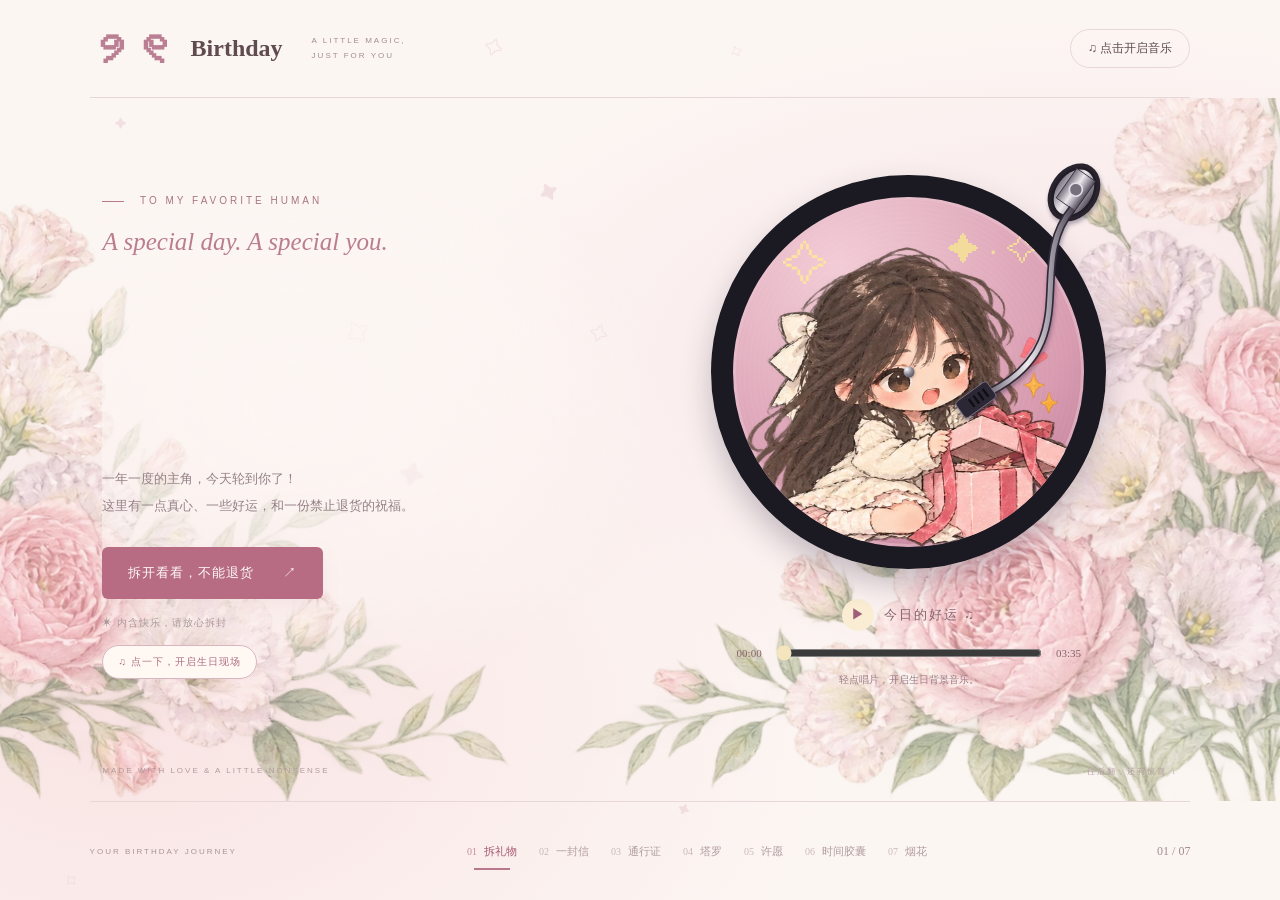
==== seven.html @ e9c6c16b "Add coffee voucher phone claim form with email delivery" ====
<!doctype html>
<html lang="zh-CN"><head><meta charset="utf-8"><meta name="viewport" content="width=device-width,initial-scale=1"><meta name="theme-color" content="#fbf3f1"><meta name="description" content="一份可爱又有点皮的生日礼物。拆开信件、抽取好运、许愿，再看一场为你绽放的烟花。"><meta name="birthday-build" content="handdrawn-coffee-v7"><title>今天，你是主角 · Birthday Gift</title><link rel="preload" href="handdrawn-set1.webp" as="image" fetchpriority="high"><link rel="preload" href="handdrawn-set2.webp" as="image"><style>:root{--ink:#604b50;--pink:#b86780;--muted:#a38c90;--line:#e8d7d8;--paper:#fffaf5}*{box-sizing:border-box}body{margin:0;background:#fcf6f3;color:var(--ink);font-family:"Microsoft YaHei","PingFang SC",sans-serif;font-size:14px;background-image:radial-gradient(ellipse at 85% 40%,#f6d9df96,transparent 45%),radial-gradient(ellipse at 10% 80%,#f9e4e4,transparent 44%);transition:background .7s,color .7s}button,a{-webkit-tap-highlight-color:transparent}button{font:inherit;cursor:pointer}button:focus-visible,a:focus-visible{outline:2px solid #b86780;outline-offset:5px}header{height:98px;margin:0 7%;display:flex;justify-content:space-between;align-items:center;border-bottom:1px solid var(--line);position:relative;z-index:3}.brand{color:inherit;text-decoration:none;font:bold 24px Georgia,serif;display:flex;align-items:center;gap:6px}.bow{font-size:43px;color:#bb7f94;margin-right:9px}.edition{font:8px sans-serif;letter-spacing:2px;margin-left:23px;max-width:110px;line-height:1.8;color:var(--muted)}.music{border:1px solid var(--line);border-radius:30px;background:transparent;color:inherit;padding:10px 17px;font-size:12px}.page{display:none;position:relative;min-height:calc(100dvh - 197px);padding:40px 8% 36px;animation:enter .6s both}.page.active{display:block}@keyframes enter{from{opacity:0;transform:translateY(10px)}to{opacity:1;transform:none}}.page#home.active{display:grid;grid-template-columns:1fr 1fr;align-items:center;padding-top:45px;padding-bottom:70px;min-height:calc(100dvh - 197px)}.eyebrow{font:10px sans-serif;letter-spacing:3px;color:#a77780}.eyebrow span{display:inline-block;background:#b67b8a;width:22px;height:1px;vertical-align:middle;margin-right:10px}.handwritten{font:italic 25px Georgia,serif;color:#ba7c8f;margin:22px 0}.hero-copy{z-index:1}.hero-copy h1{font:normal clamp(40px,4.7vw,76px)/1.38 "Songti SC","SimSun",serif;letter-spacing:3px;margin:18px 0}.pink{color:#b96c85}.hero-copy h1 i{font-size:40px;color:#c79d72;vertical-align:top;margin-left:14px}.intro{font-size:13px;line-height:2.1;color:#958087;margin:21px 0 28px}.primary{border:0;border-radius:6px;background:#b76c83;color:#fff9f7;padding:17px 26px;box-shadow:0 7px 17px #ac71831a;font-size:13px;letter-spacing:1px;transition:.2s}.primary:hover{background:#a75b73;transform:translateY(-2px)}.primary span{margin-left:24px}.tiny-note{font-size:10px;color:#ac9599;margin-top:17px;letter-spacing:1px}.hero-art{position:relative;width:100%;aspect-ratio:1.15;min-width:0}.orbit{position:absolute;inset:3% 2% 1%;border:1px solid #d8b4bd80;border-radius:50%;transform:rotate(-18deg)}.orbit:after{content:"";position:absolute;inset:15px -17px;border:1px dashed #d8b4bd80;border-radius:50%}.sticker{display:block;aspect-ratio:1;background-repeat:no-repeat;background-size:300% 200%;filter:drop-shadow(0 8px 8px #79504c0c);pointer-events:none}.s1{background-image:url(handdrawn-set1.webp)}.s2{background-image:url(handdrawn-set2.webp)}.p0{background-position:0 0}.p1{background-position:50% 0}.p2{background-position:100% 0}.p3{background-position:0 100%}.p4{background-position:50% 100%}.p5{background-position:100% 100%}.main-sticker{position:absolute;width:78%;left:7%;bottom:0;transform:rotate(-6deg)}.balloon{position:absolute;width:44%;right:-9%;top:-14%;transform:rotate(10deg)}.peace{position:absolute;width:34%;left:-14%;bottom:-3%;transform:rotate(-11deg)}.art-caption{position:absolute;top:-5%;left:7%;font:italic 19px Georgia;color:#b1838b;transform:rotate(-8deg)}.stamp{position:absolute;bottom:5%;right:0;transform:rotate(13deg);border:1px solid #b77d8f;border-radius:50%;width:80px;height:80px;display:flex;flex-direction:column;align-items:center;justify-content:center;color:#b77d8f;font:20px Georgia}.stamp small{font:10px sans-serif;margin-top:5px}.star{position:absolute;color:#c59a63;font-size:40px}.star-a{left:0;top:25%}.star-b{right:6%;top:40%;font-size:30px}.art-tag{position:absolute;bottom:-22px;left:29%;background:#fff9f3;padding:10px 18px;box-shadow:0 2px 8px #604b5010;font-size:11px;letter-spacing:2px;transform:rotate(-4deg);color:#a47d83}.home-bottom{position:absolute;left:8%;right:8%;bottom:24px;display:flex;justify-content:space-between;color:#b29b9e;font-size:8px;letter-spacing:2px}footer{min-height:99px;margin:0 7%;border-top:1px solid var(--line);display:flex;align-items:center;justify-content:space-between;gap:20px;position:relative;z-index:2}.footer-label{font-size:8px;letter-spacing:2px;color:#aa9497}.page-number{font:12px Georgia;color:#a58b91}nav{display:flex;gap:28px}nav button{border:0;background:none;color:#b09b9e;padding:13px 1px;position:relative;font-size:11px}nav button span{font:10px Georgia;margin-right:7px;opacity:.65}nav button.selected{color:#a65973}nav button.selected:after{content:"";position:absolute;bottom:2px;left:15%;right:15%;height:2px;background:#b8798e}.section-heading{text-align:center}.section-heading .handwritten{font-size:22px;margin:5px 0 16px}.section-heading h2{font:normal clamp(28px,3vw,44px)/1.5 "SimSun",serif;letter-spacing:2px;margin:0 0 14px}.section-heading>p:last-child{font-size:12px;color:#a18b90;line-height:1.8}.text-button{display:block;margin:25px auto 0;border:0;background:transparent;color:#b27d8b;font-size:12px;padding:10px}.letter-wrap{position:relative;max-width:940px;margin:35px auto 0}.letter-paper{position:relative;margin:auto;width:66%;padding:30px 45px;background:#fff7ee;border:1px solid #e6c9bf;outline:1px solid #e8d1c7;outline-offset:-10px;box-shadow:0 12px 40px #8a565412;transform:rotate(-.7deg);font:14px/2.15 "KaiTi","SimSun",serif}.paper-top{text-align:center;color:#b9818c;font:24px Georgia;margin-bottom:25px}.paper-top em{margin:0 15px}.letter-paper p{margin:0 0 18px}.signature{text-align:right}.draft-note{font:10px/1.6 sans-serif;color:#bda8a0;border-top:1px dashed #e5d6cd;margin-top:22px;padding-top:12px}.placeholder{border-bottom:1px dashed #bf8e9b}.letter-friend{width:28%;position:absolute;left:-3%;top:0;transform:rotate(-12deg)}.plush{width:28%;position:absolute;bottom:-10px;right:-3%;transform:rotate(8deg)}.tarot-stage{position:relative;max-width:1000px;margin:25px auto 0;border-radius:50% 50% 12px 12px;background:radial-gradient(ellipse at 50% 75%,#81505a,#482b3a);height:330px;box-shadow:inset 0 0 0 1px #c09a7930;overflow:visible;padding-top:35px}.moon{font:50px Georgia;color:#dfc6a0;text-align:center}.deck{height:190px;display:flex;align-items:flex-end;justify-content:center;padding:0 12%;overflow-x:auto;overflow-y:hidden;scrollbar-width:thin;scrollbar-color:#b08986 transparent}.tarot-card{position:relative;flex:0 0 67px;height:120px;margin-left:-43px;border:1px solid #bc9876;border-radius:5px;background:repeating-linear-gradient(45deg,transparent 0 8px,#d3a46808 8px 9px),#663b49;box-shadow:-3px 0 8px #25151d60;color:#e4c59b;transform:translateY(var(--y)) rotate(var(--r));transition:transform .25s,border-color .25s;transform-origin:center bottom}.tarot-card:before{content:"";position:absolute;inset:5px;border:1px solid #c5a17c88;border-radius:3px}.tarot-card:after{content:"✧";font:34px Georgia}.tarot-card:hover,.tarot-card:focus-visible{transform:translateY(-35px) rotate(0deg);border-color:#fff0bf;z-index:4}.tarot-card:first-child{margin-left:0}.deck-hint{text-align:center;color:#d7b7b7;font-size:10px;letter-spacing:2px}.fortune-friend{position:absolute;width:220px;bottom:-15px;left:-50px;z-index:5}.thinking{position:absolute;width:180px;bottom:-20px;right:-20px}.small-print{text-align:center;font-size:10px;color:#b199a0;margin-top:28px}.cake-scene{height:270px;max-width:700px;margin:20px auto;position:relative;display:flex;justify-content:center;align-items:flex-end}.cake-friend{position:absolute;width:220px;left:-20px;bottom:0}.cake-drawing{position:relative;width:230px;height:210px;filter:drop-shadow(0 15px 15px #b97e7e1c);margin-left:70px}.candle{height:55px;width:13px;position:absolute;top:0;left:108px;background:repeating-linear-gradient(135deg,#fff1db 0 7px,#d28598 7px 12px);border-radius:3px;z-index:2}.flame{display:none;position:absolute;width:16px;height:27px;top:-28px;left:-2px;border-radius:80% 15% 65% 40%;background:radial-gradient(ellipse at 40% 80%,#fff9b7,#ffc269 65%,#e38d53);box-shadow:0 0 35px #ffbf55;transform:rotate(-20deg);animation:flicker .5s infinite alternate}.flame.lit{display:block}@keyframes flicker{to{transform:rotate(-9deg) scale(.9,1.06)}}.cake-top{position:absolute;top:44px;left:10px;width:210px;height:51px;border-radius:50%;background:#fff5e9;border:2px solid #edc5ca;z-index:2;display:flex;justify-content:space-around;align-items:center;color:#c2607c;font-size:23px}.cake-body{position:absolute;top:65px;width:210px;left:10px;height:117px;border-radius:0 0 48% 48%/0 0 20% 20%;background:repeating-linear-gradient(90deg,#edb4c3 0 10px,#f4c7d1 10px 15px);border:2px solid #e9aebf;display:grid;place-items:center;color:#af6581;font-size:48px}.cake-base{position:absolute;bottom:20px;width:230px;height:30px;border-radius:50%;background:#fff1df;border:7px dotted #f3d6c7;z-index:3}.plate{position:absolute;bottom:4px;left:-15px;width:260px;height:32px;background:#e7d6c9;border-radius:50%;z-index:0}.cake-star{position:absolute;right:15%;top:40px;font-size:35px;color:#ccaa76}.steps{display:flex;justify-content:center;gap:15px;margin:20px auto;color:#ba9fa4;font-size:11px}.steps i{font-style:normal;opacity:.4}.steps .current{color:#b46980}#cake>.primary{display:block;margin:25px auto 0;min-width:190px}#cake .text-button{margin-top:12px}.final-copy{position:relative;z-index:1;text-align:center;padding-top:36px}.final-copy h2{font:normal clamp(40px,5vw,68px)/1.4 "SimSun",serif;color:#f3e0c3;letter-spacing:4px;margin:22px 0}.final-copy>p:not(.handwritten){font-size:13px;color:#c2b8b8;line-height:2}.outline-button{background:#0e17263d;border:1px solid #c3a57988;padding:13px 23px;color:#e5c9a7;border-radius:4px;margin-top:15px}.night{background:#09131f;color:#ecd9c4}.night header,.night footer{--line:#bd9b6f30}.night .brand,.night .music{color:#d5bda0}.night .handwritten{color:#c6aa8e}.night footer nav button.selected{color:#dfc49e}.celebrate{position:absolute;width:200px;right:10%;top:160px;transform:rotate(9deg)}.tea-end{position:absolute;left:5%;bottom:28px;display:flex;align-items:center;color:#c7b1a5;font-size:11px;line-height:1.9;transform:rotate(-3deg)}.tea-end .sticker{width:125px}.tea-end small{color:#887e80;font-size:9px}.final-signature{text-align:right;font-size:10px;letter-spacing:2px;color:#b6a08d;margin-top:30px}#fireworks{position:fixed;inset:0;pointer-events:none;z-index:0;width:100%;height:100%;display:none}.night #fireworks{display:block}dialog{border:1px solid #ecd7ce;border-radius:16px;background:#fff9f3;color:var(--ink);padding:45px;max-width:790px;width:90%;box-shadow:0 30px 100px #2e1e3960}dialog::backdrop{background:#2b152c99;backdrop-filter:blur(7px)}.close{position:absolute;right:15px;top:10px;border:0;background:transparent;color:#a27c83;font-size:28px}.reading-layout{display:grid;grid-template-columns:220px 1fr;gap:35px;align-items:center}.revealed-card{background:radial-gradient(ellipse at center,#915962,#432b3a);color:#e5c59c;height:345px;border:1px solid #c6a77e;outline:1px solid #bd986f;outline-offset:-11px;border-radius:10px;text-align:center;display:flex;flex-direction:column;align-items:center;justify-content:space-around;padding:25px 15px;animation:flip .7s both}@keyframes flip{from{transform:rotateY(90deg)}to{transform:rotateY(0)}}#card-symbol{font:88px Georgia;text-shadow:0 0 30px #d7b88f66}.revealed-card h3{font:23px "SimSun",serif;margin:0}.revealed-card small{font:7px Georgia;letter-spacing:2px}.reading-copy h2{font:28px "SimSun",serif}.reading-copy>p{font-size:13px;line-height:2}.reading-copy .eyebrow{font-size:8px;letter-spacing:2px}.lucky-note{padding:12px 0;border-top:1px solid var(--line);border-bottom:1px solid var(--line);font-size:11px;color:#b18186}.reading-copy .secret{font-size:10px;color:#bba2a3}.reading-copy .primary{font-size:10px;padding:14px}.reading-copy .text-button{margin:10px 0 0}.toast{position:fixed;bottom:110px;left:50%;transform:translateX(-50%);background:#684350ed;color:#fff;padding:12px 25px;border-radius:30px;opacity:0;pointer-events:none;z-index:20;font-size:12px;transition:opacity .3s}.toast.show{opacity:1}.sparkles{position:fixed;inset:0;pointer-events:none;overflow:hidden}.sparkles span{position:absolute;color:#d8a4b247;font-size:23px}.night .sparkles{display:none}@media(min-width:1500px){main{max-width:1500px;margin:auto}.hero-art{max-width:650px}}@media(max-width:900px){.edition,.footer-label{display:none}nav{gap:16px}.hero-copy h1{font-size:46px}.hero-art{transform:scale(.95)}.celebrate{right:1%;width:145px}.fortune-friend{width:170px;left:-20px}.thinking{width:140px;right:-10px}.letter-paper{width:75%;padding:30px}.cake-friend{left:0;width:180px}.tea-end{left:1%}}@media(max-width:600px){header{height:75px;margin:0 6%}.brand{font-size:20px}.bow{font-size:34px}.music{padding:8px 12px;font-size:10px}.page{padding:28px 6% 30px;min-height:calc(100dvh - 164px)}.page#home.active{grid-template-columns:1fr;padding:28px 8% 62px;min-height:calc(100dvh - 164px)}.hero-copy h1{font-size:42px;margin:12px 0;line-height:1.3}.hero-copy .handwritten{font-size:19px;margin:16px 0 10px}.hero-copy .intro{font-size:11px;margin:15px 0 18px}.eyebrow{font-size:8px;letter-spacing:2px}.hero-copy .primary{padding:14px 20px;font-size:11px}.tiny-note{font-size:9px;margin-top:12px}.hero-art{width:82%;justify-self:center;margin-top:28px;aspect-ratio:1.3}.main-sticker{width:72%;left:11%}.balloon{width:40%;right:-11%;top:-11%}.peace{width:35%;left:-12%;bottom:0}.art-caption{font-size:14px;left:1%;top:0}.stamp{width:57px;height:57px;font-size:15px;right:-5%}.stamp small{font-size:8px}.star{font-size:25px}.art-tag{font-size:9px;padding:7px 12px;bottom:-10px;left:20%}.home-bottom{bottom:20px;font-size:6px;letter-spacing:1px;gap:20px}.home-bottom span:last-child{font-size:8px}.orbit{inset:0}.section-heading h2{font-size:28px}.section-heading .handwritten{font-size:20px}.section-heading>p:last-child{font-size:11px}footer{min-height:89px;margin:0 5%;gap:5px;justify-content:center}nav{gap:15px}nav button{font-size:10px}nav button span{display:block;margin:0 0 5px}.page-number{display:none}.letter-wrap{margin:25px auto 0;padding:0 0 60px}.letter-paper{width:93%;font-size:12px;padding:25px 26px}.paper-top{font-size:21px;margin-bottom:22px}.letter-friend{width:100px;left:-20px;top:-13px;z-index:1;transform:translateX(-15%) rotate(-10deg)}.plush{width:130px;right:-10px;bottom:-2px}.letter-paper .draft-note{font-size:8px}.tarot-stage{height:350px;margin-top:28px;border-radius:180px 180px 15px 15px;overflow:hidden;padding-top:25px}.fortune-friend{width:130px;left:-18px;bottom:5px}.thinking{width:110px;right:-10px;bottom:8px}.deck{justify-content:flex-start;padding:0 55px;height:190px;align-items:center;padding-top:20px}.tarot-card{flex-basis:76px;height:135px;margin-left:-38px}.deck-hint{font-size:8px;letter-spacing:0;position:absolute;bottom:2px;left:0;right:0}.small-print{font-size:8px}.cake-scene{height:260px}.cake-friend{width:130px;left:-20px;bottom:0}.cake-drawing{transform:scale(.85);margin-left:45px}.cake-star{right:4%;top:40px}.steps{gap:10px;font-size:10px}.final-copy{padding-top:30px}.final-copy .handwritten{font-size:17px;line-height:1.6;padding:0 20px}.final-copy h2{font-size:42px}.celebrate{position:relative;width:140px;top:auto;right:auto;margin:15px auto 0}.tea-end{position:relative;left:auto;bottom:auto;justify-content:center;margin-top:0}.tea-end .sticker{width:90px}.final-signature{text-align:center;font-size:8px;margin:15px 0 5px}.final-copy .text-button{margin-top:10px}.reading-layout{grid-template-columns:1fr;gap:10px}.revealed-card{width:155px;height:220px;margin:0 auto;padding:17px 10px}#card-symbol{font-size:55px}.revealed-card h3{font-size:19px}.revealed-card small{font-size:5px}.reading-copy{text-align:center}.reading-copy h2{font-size:25px;margin:12px 0}.reading-copy>p{font-size:12px;margin:10px 0}.reading-copy .secret{font-size:9px}dialog{padding:27px 24px;max-height:90dvh}.reading-copy .text-button{margin:8px auto 0}.toast{font-size:10px;width:max-content;max-width:90%}}@media(prefers-reduced-motion:reduce){*,*:before,*:after{animation:none!important;transition:none!important}}
:root{scroll-behavior:smooth}@media(max-width:600px){.hero-copy h1{font-size:clamp(28px,8.3vw,42px);letter-spacing:1px}.hero-copy h1 i{font-size:24px;margin-left:5px}.hero-art{margin-top:20px}.intro br{display:none}.page#home.active{padding-top:24px}.hero-copy .handwritten{font-size:clamp(15px,4.3vw,19px)}}
.reading-friend{width:70px;float:right;margin:-15px -12px 0 5px}
.spread-meta{max-width:760px;margin:22px auto 0;display:flex;justify-content:space-between;gap:16px;align-items:center;font-size:10px;color:#ad8c94;letter-spacing:1px}.spread-meta strong{color:#a85b76;font-size:12px;white-space:nowrap}.spread-instruction{text-align:center;color:#a56a7e;font-size:12px;margin:20px 0 15px}.spread-slots{display:grid;grid-template-columns:repeat(3,1fr);gap:12px;max-width:760px;margin:auto}.spread-slot{background:#fffaf680;border:1px dashed #dbc2c9;border-radius:9px;min-height:138px;display:flex;flex-direction:column;align-items:center;padding:15px 10px;color:#a38b91;gap:7px}.spread-slot:disabled{cursor:default;opacity:1}.spread-slot.filled{border:1px solid #c798a7;background:#fff9f4;box-shadow:0 4px 20px #9d65760b;transition:transform .2s}.spread-slot.filled:hover{transform:translateY(-3px)}.slot-index{font-size:9px;letter-spacing:2px;color:#ad7b8c}.slot-symbol{font:27px Georgia;color:#c69b6f}.spread-slot strong{font:16px "SimSun",serif;font-weight:normal;color:#8d6877}.spread-slot small{font-size:9px;line-height:1.6;color:#b29ca1}.spread-summary{max-width:760px;margin:28px auto 0;text-align:center;background:#f7e7e9;padding:20px;border-radius:8px;font-size:13px;color:#9b6578}.spread-summary p{font-size:11px;line-height:1.9;margin-bottom:0}.spread-summary[hidden]{display:none}#tarot .tarot-stage{margin-top:25px;height:290px}#tarot .moon{font-size:38px}#tarot .deck{height:165px}.tarot-card.picked{background:#b67c83;color:#ffe0aa}.tarot-card.picked:after{content:none}.tarot-card.picked{font:30px Georgia}.tarot-card.sealed{opacity:.38;cursor:default;filter:saturate(.45)}.tarot-card.sealed:hover{transform:translateY(var(--y)) rotate(var(--r));z-index:auto}#tarot .small-print{margin:14px 0 0}#spread-storage{font-size:9px;color:#b29ca3}#tarot .text-button{margin-top:14px}#reading{max-width:880px;width:94%;padding:40px;max-height:92dvh;overflow:auto}#reading .reading-layout{grid-template-columns:225px minmax(0,1fr);align-items:start;gap:35px}#reading .revealed-card{height:365px;margin-top:10px;position:sticky;top:0}#reading .reading-copy{min-width:0}#reading .reading-copy h2{font-size:30px;margin:14px 0}#reading .reading-copy .eyebrow{letter-spacing:2px;font-size:10px;margin-top:5px;color:#a77486}#reading .fortune-keywords{font-size:11px;color:#b3828e;margin:0 0 18px;clear:both}.card-footer{font:6px Georgia;letter-spacing:1.4px;opacity:.65}.tarot-tabs{display:flex;border-bottom:1px solid #e7d2d6;margin-bottom:16px;gap:16px}.tarot-tabs button{font-size:11px;white-space:nowrap;background:none;border:0;border-bottom:2px solid transparent;color:#b4979f;padding:10px 0;margin-bottom:-1px}.tarot-tabs button.active{border-color:#b66b84;color:#99576e}.tarot-panel{font-size:13px;line-height:2;color:#816a73;min-height:136px}.tarot-panel[hidden]{display:none}.tarot-panel p{margin:0 0 14px}.tarot-symbols{margin-top:15px;padding:12px 0;border-top:1px solid #ebd9d8;border-bottom:1px solid #ebd9d8}.tarot-symbols summary{font-size:11px;color:#a37483;cursor:pointer}.tarot-symbols p{font-size:12px;line-height:1.8;color:#8d727c;margin:10px 0 4px}.tarot-symbols small{font-size:9px;color:#b49ca2}.tarot-source{display:inline-block;font-size:9px;color:#b39ca0;margin:12px 0 17px;text-underline-offset:3px}#reading #keep-reading{display:block;font-size:11px;padding:14px 18px;width:100%}.action-done{display:block;text-align:left;padding:9px 13px;border:1px solid #dec1c9;background:#fcf0ef;color:#ac7384;border-radius:5px;font-size:10px;line-height:1.7;margin:0 0 16px}.action-done[aria-pressed=true]{background:#efe6d7;color:#867148;border-color:#cfc19e}#tarot-question{display:block;font-size:11px;color:#96747f;margin-bottom:8px}#tarot-note{width:100%;resize:vertical;min-height:76px;font:12px/1.8 inherit;border:1px solid #e5d2d6;background:#fffdfa;color:#715966;border-radius:5px;padding:10px}#tarot-note:focus{outline:1px solid #bd8196}.note-save-row{display:flex;gap:12px;align-items:center;margin-top:8px}.note-save-row button{background:none;border:0;color:#ad6b83;padding:0;font-size:10px;white-space:nowrap}.note-save-row span{font-size:9px;color:#ad999e;line-height:1.6}#reading .reading-friend{width:65px;margin-top:-8px}#tarot .thinking{width:150px}#tarot .fortune-friend{width:190px}@media(max-width:600px){.spread-meta{font-size:8px;letter-spacing:0;margin-top:18px}.spread-meta strong{font-size:10px}.spread-instruction{font-size:10px;margin:16px 0 12px}.spread-slots{gap:7px}.spread-slot{min-height:120px;padding:12px 5px;gap:7px}.slot-index{font-size:8px;letter-spacing:0}.slot-symbol{font-size:22px}.spread-slot strong{font-size:14px}.spread-slot small{font-size:8px;line-height:1.6}#tarot .tarot-stage{height:290px;border-radius:140px 140px 12px 12px;margin-top:20px}#tarot .deck{height:160px;padding-top:15px}#tarot .fortune-friend{width:110px;bottom:12px}#tarot .thinking{width:100px;bottom:12px}#tarot .small-print{font-size:8px;line-height:1.8}#spread-storage{font-size:8px}.spread-summary{padding:16px 12px}.spread-summary strong{font-size:12px}.spread-summary p{font-size:10px}#reading{padding:30px 22px}#reading .reading-layout{grid-template-columns:1fr;gap:20px}#reading .revealed-card{position:relative;top:auto;width:150px;height:225px;margin:0 auto;padding:18px 12px}#reading .reading-copy{text-align:left}#reading .reading-copy h2{font-size:26px;margin:12px 0}#reading .reading-copy .eyebrow{font-size:9px}#reading .reading-copy .fortune-keywords{font-size:10px}.tarot-tabs{gap:16px;margin-bottom:13px}.tarot-tabs button{font-size:10px}.tarot-panel{font-size:12px;min-height:110px}.tarot-symbols summary{font-size:10px}#reading #keep-reading{font-size:10px}.card-footer{font-size:5px;letter-spacing:.7px}#reading .reading-friend{width:60px}}
.age-badge{display:flex;flex-direction:column;align-items:center;justify-content:center;gap:1px;width:87px;height:87px;border:1px solid #fff5dc;border-radius:50%;background:#fff7e9d9;box-shadow:0 2px 0 #c8879c1a;position:relative;margin-top:10px;z-index:2}.cake-body .age-badge b{font:italic 45px/.95 Georgia,serif;font-weight:bold;letter-spacing:0;color:#b87488;text-shadow:1px 2px 0 #ffe8ce}.age-tiny{font:7px Georgia,serif;letter-spacing:2px;color:#b38a66}.age-badge:before,.age-badge:after{content:'✦';position:absolute;top:35px;color:#cba576;font-size:12px}.age-badge:before{left:8px}.age-badge:after{right:8px}
.letter-paper.final-letter{width:78%;padding:38px 47px;line-height:2.1;transform:rotate(-.35deg)}.final-letter p{margin-bottom:20px}.final-letter .signature{margin-top:26px;font-size:14px;color:#ac7386}.final-letter .paper-top{margin-bottom:30px}@media(max-width:600px){.letter-paper.final-letter{width:96%;padding:30px 26px;font-size:13px;line-height:2.05}.final-letter .paper-top{font-size:20px}.final-letter .signature{font-size:12px}}
#cake{overflow:hidden}.kitten{aspect-ratio:1;background-size:contain;background-position:center;background-repeat:no-repeat;position:absolute;pointer-events:none;filter:drop-shadow(0 9px 10px #ad879013)}.cat-star{background-image:url(cat-star.webp);right:13%;bottom:4px;width:128px;transform:rotate(9deg)}.cat-gift{background-image:url(cat-gift.webp);right:4%;top:-26px;width:116px;transform:rotate(12deg)}.cat-moon{background-image:url(cat-moon.webp);left:0;top:-20px;width:152px;transform:rotate(-12deg)}.cake-kitten{background-image:url(cat-topper.webp);width:85px;right:13px;top:-9px;z-index:6;transform:rotate(6deg)}#cake .cake-scene{max-width:950px;height:350px;margin-top:40px;margin-bottom:25px;align-items:flex-end}#cake .cake-drawing{margin-left:5%;transform:scale(1.18);transform-origin:center bottom;margin-bottom:10px;isolation:isolate}#cake .cake-friend{left:12%;width:190px;bottom:0}#cake .cake-top{background:radial-gradient(ellipse,#fffaf0 0 65%,#ffe2da 100%);border-color:#e9b3c1}#cake .cake-top>span{opacity:.3;font-size:11px}#cake .cake-body{background:repeating-linear-gradient(90deg,#e8adbe 0 9px,#f7c9d5 9px 15px);box-shadow:inset 0 -10px 18px #cf8fa52b}#cake .age-badge{background:#fff8e9;border:2px dotted #e4b78e;box-shadow:0 3px 7px #ae6f8315;z-index:6}.cake-cream{position:absolute;top:66px;left:12px;width:206px;height:34px;display:flex;align-items:center;justify-content:space-around;z-index:5}.cake-cream i{display:block;width:29px;height:25px;border-radius:70% 30% 50% 50%;transform:rotate(-15deg);background:repeating-conic-gradient(from 0deg at 50% 60%,#fff9ed 0deg 24deg,#f5dfcf 24deg 40deg);box-shadow:0 3px 2px #ce9ba02b}.berry{position:absolute;width:24px;height:30px;border-radius:60% 60% 55% 55%;background:radial-gradient(ellipse at 30% 30%,#ffd9a2 0 1px,transparent 2px) 0 0/8px 9px,#d46d88;box-shadow:inset -4px -3px 5px #aa395329;z-index:6}.berry:before{content:'✶';position:absolute;top:-10px;left:3px;color:#93a776;font-size:23px}.berry-a{left:37px;top:37px;transform:rotate(-15deg)}.berry-b{left:83px;top:50px;transform:rotate(12deg);width:20px;height:25px}.cake-star-pick,.cake-moon-pick{position:absolute;z-index:4;color:#d4ac69;font:35px Georgia;top:1px;left:24px;transform:rotate(-12deg);text-shadow:1px 1px 0 #fff6c3}.cake-star-pick:after,.cake-moon-pick:after{content:'';display:block;height:36px;width:1px;background:#c6a878;position:absolute;left:50%;top:29px}.cake-moon-pick{font-size:27px;left:74px;top:15px}.cake-moon-pick:after{top:23px;height:23px}.cake-drip{position:absolute;left:15px;top:77px;width:200px;height:39px;display:flex;z-index:4;justify-content:space-around}.cake-drip i{display:block;width:66px;border-bottom:2px solid #fff4e0;border-radius:0 0 50% 50%}.cake-drip i:nth-child(2){height:32px}.icing-bow{position:absolute;width:37px;height:26px;z-index:6;top:125px}.bow-left{left:18px;transform:rotate(-10deg)}.bow-right{right:15px;transform:rotate(10deg)}.icing-bow:before,.icing-bow:after{content:'';position:absolute;top:1px;width:19px;height:18px;background:linear-gradient(145deg,#e8a2b9,#c07a97);border:1px solid #fbdbe6}.icing-bow:before{left:0;border-radius:5px 70% 40% 8px;transform:rotate(12deg)}.icing-bow:after{right:0;border-radius:70% 5px 8px 40%;transform:rotate(-12deg)}.icing-bow i{position:absolute;left:15px;top:7px;width:8px;height:14px;background:#c17893;border-radius:4px;z-index:1;box-shadow:0 3px 0 #b2768f}#cake .cake-base{border:7px dotted #fff9eb;background:#f9dfcc}#cake .candle{z-index:7}#cake .cake-star{right:28%;top:80px;font-size:29px}.wish-halo{position:absolute;width:410px;height:300px;left:50%;bottom:-15px;transform:translateX(-45%);border-radius:50%;border:1px dashed #dcb7c04d;background:radial-gradient(ellipse,#fff4d873,transparent 66%);pointer-events:none}.wish-star{position:absolute;color:#c5a168;pointer-events:none}.ws1{left:25%;top:45px;font-size:26px}.ws2{right:8%;bottom:120px;font-size:22px;color:#d5a1b1}.ws3{left:8%;bottom:82px;font-size:20px}.ws4{right:21%;top:80px;font-size:42px;color:#d4b475;transform:rotate(-20deg)}.ws5{left:39%;top:0;font-size:16px}.wish-garland{position:absolute;top:18px;left:5%;right:5%;height:115px;display:flex;justify-content:space-around;pointer-events:none;z-index:0;color:#d9ba91}.wish-garland span{position:relative;font:22px Georgia;opacity:.65;transform:translateY(10px)}.wish-garland span:before{content:'';position:absolute;width:1px;height:55px;background:linear-gradient(#d5b49000,#d5b49070);top:-57px;left:50%}.wish-garland span:nth-child(2){transform:translateY(65px);font-size:29px}.wish-garland span:nth-child(3){visibility:hidden}.wish-garland span:nth-child(4){transform:translateY(60px)}.wish-garland span:nth-child(5){transform:translateY(12px)}#cake>.section-heading{position:relative;z-index:1}@media(max-width:900px){#cake .cake-friend{left:0;width:165px}.cat-star{right:3%;width:110px}.cat-gift{right:0;width:95px}.cat-moon{width:125px;left:0}.ws4{right:14%}}@media(max-width:600px){#cake .cake-scene{height:310px;margin-top:40px;max-width:390px;margin-left:auto;margin-right:auto}#cake .cake-drawing{transform:scale(.94);margin:0 0 15px 28px}#cake .cake-friend{width:112px;left:-17px;bottom:0;z-index:8}.cat-star{width:83px;right:-8px;bottom:1px;transform:rotate(7deg);z-index:8}.cat-moon{width:91px;left:3px;top:-13px}.cat-gift{width:80px;right:0;top:-12px}.wish-halo{width:265px;height:240px;bottom:0;transform:translateX(-50%)}#cake .cake-star{right:6%;top:103px;font-size:18px}.ws1{left:35%;top:22px;font-size:19px}.ws2{right:0;bottom:99px;font-size:18px}.ws3{left:0;bottom:139px;font-size:15px}.ws4{right:15%;top:71px;font-size:25px}.ws5{left:15%;top:99px;font-size:13px}.wish-garland{top:18px;left:0;right:0;opacity:.5}.wish-garland span:nth-child(2){transform:translateY(85px);font-size:18px}.wish-garland span:nth-child(4){transform:translateY(80px);font-size:17px}.wish-garland span{font-size:15px}.cake-kitten{width:80px;top:-6px}#cake .steps{position:relative;z-index:9;margin-top:10px}}
#letter .letter-wrap{padding-bottom:170px}#letter .plush{width:160px;right:10%;bottom:-3px;transform:rotate(5deg);clip-path:inset(0 0 5% 0)}#letter .final-letter .signature{position:relative;z-index:1;clear:both;padding:12px 0 2px;margin-top:28px;border-top:1px dashed #ead5d2}@media(max-width:600px){#letter .letter-wrap{padding-bottom:140px}#letter .plush{width:135px;right:1%;bottom:-2px}#letter .final-letter .signature{padding-top:16px;margin-top:22px}}
.home-music-start{display:block;margin:15px 0 0;border:1px solid #d8b6c1;border-radius:22px;background:#fff8f3;color:#ad6d84;font-size:10px;padding:9px 15px;letter-spacing:1px}.home-music-start[hidden]{display:none}.voice-player{border:1px solid #ecd5d8;border-radius:9px;background:#fcf0ed;padding:15px 18px;margin:1px 0 30px;transform:rotate(.35deg)}.voice-label{display:flex;align-items:center;gap:11px;margin-bottom:10px}.voice-label>span{font:25px Georgia;color:#b8758d}.voice-label strong{font:12px "Microsoft YaHei",sans-serif;letter-spacing:1px;color:#9f667c}.letter-paper .voice-label p{font:10px/1.8 "Microsoft YaHei",sans-serif;color:#b198a0;margin:5px 0 0}.voice-player audio{display:block;width:100%;height:37px;border-radius:20px;color-scheme:light}header .music{white-space:nowrap;flex-shrink:0}@media(max-width:600px){.voice-player{padding:12px;margin-bottom:25px}.voice-label strong{font-size:11px}.letter-paper .voice-label p{font-size:9px}header .brand{font-size:18px;gap:4px}header .bow{font-size:28px;margin-right:4px}header .music{padding:8px 9px;font-size:9px}}
.voice-player{border:0;background:transparent;border-radius:0;padding:0;margin:0 0 28px}.voice-player .voice-label{position:absolute;width:1px;height:1px;margin:-1px;padding:0;overflow:hidden;clip:rect(0,0,0,0);clip-path:inset(50%);white-space:nowrap;border:0}.voice-player audio{height:37px}@media(max-width:600px){.voice-player{padding:0;margin-bottom:25px}}

/* Two quiet stops on the birthday journey. */
.passport-heading{max-width:1040px;margin:32px auto 17px;display:flex;justify-content:space-between;gap:15px;font:9px/1.8 Georgia,serif;letter-spacing:1.8px;color:#ac8e91}.passport-heading b{font:12px "Microsoft YaHei",sans-serif;letter-spacing:1px;color:#916e79;margin-left:12px}.ticket-grid{display:grid;grid-template-columns:repeat(3,minmax(0,1fr));gap:22px;max-width:1040px;margin:auto}.gift-ticket{position:relative;display:flex;flex-direction:column;min-width:0;border:1px solid var(--ticket-border);border-radius:12px;background:var(--ticket-bg);color:#73565e;text-align:left;padding:0;box-shadow:0 8px 22px #78565c09;transition:transform .2s,box-shadow .2s;overflow:hidden}.gift-ticket:hover,.gift-ticket[aria-expanded=true]{transform:translateY(-5px);box-shadow:0 12px 25px #78565c15}.gift-ticket[aria-expanded=true]{outline:2px solid var(--ticket-border);outline-offset:4px}.coffee-ticket{--ticket-border:#cbdac9;--ticket-bg:#eef3e9}.dinner-ticket{--ticket-border:#e7cbb6;--ticket-bg:#fbecdc}.adventure-ticket{--ticket-border:#d9cce3;--ticket-bg:#f1eaf5}.ticket-main{display:flex;flex-direction:column;padding:25px 25px 22px;min-height:230px}.ticket-id{font:8px/1.5 Georgia,serif;letter-spacing:1.8px;opacity:.65}.ticket-title{display:flex;justify-content:space-between;align-items:center;margin:18px 0 8px;font:30px "SimSun",serif;letter-spacing:2px;gap:8px}.ticket-icon{width:72px;height:72px;flex-shrink:0}.ticket-line{font-size:11px;line-height:1.9;color:#a08687;margin-bottom:20px}.ticket-value{display:flex;align-items:baseline;justify-content:space-between;gap:7px;margin-top:auto;font:9px Georgia,serif;letter-spacing:1px;color:#947d80}.ticket-value b{font:17px "SimSun",serif;letter-spacing:1px;color:#8a6370}.ticket-stub{display:flex;justify-content:space-between;padding:17px 24px;border-top:1px dashed var(--ticket-border);font-size:10px;color:#9c7e88;position:relative}.ticket-stub:before,.ticket-stub:after{content:"";position:absolute;top:-8px;width:15px;height:15px;border:1px solid var(--ticket-border);background:#fcf6f3;border-radius:50%}.ticket-stub:before{left:-9px}.ticket-stub:after{right:-9px}.passport-note{max-width:1040px;margin:19px auto 0;display:flex;justify-content:space-between;font-size:10px;letter-spacing:1px;color:#b49aa1}.ticket-detail{position:relative;max-width:760px;margin:35px auto 10px;border:1px solid #e5d1cc;background:#fffaf4;padding:32px 35px;text-align:center;border-radius:10px;scroll-margin-top:25px}.ticket-detail[hidden]{display:none}.ticket-close{position:absolute;right:13px;top:8px;border:0;background:none;color:#b68b98;font:25px Georgia}.detail-kicker{font:9px Georgia;letter-spacing:2px;color:#b18e91}.ticket-detail h3{font:27px "SimSun",serif;letter-spacing:2px;margin:16px 0}.ticket-detail p{font-size:12px;line-height:2.1;color:#967d84}.ticket-detail small{display:block;font-size:10px;line-height:1.9;color:#b39da1;margin:14px 0 0}.coffee-trio{font-size:36px;letter-spacing:15px;margin:22px auto 14px;color:#9b7a65}.coffee-trio span{display:inline-block;transform:translateY(-7px)}.soft-button{border:1px solid #dfc7cd;background:#fff8f4;border-radius:5px;padding:12px 18px;font-size:11px;color:#ac788a}.soft-button:disabled{cursor:default;opacity:.65}.ticket-detail .primary{font-size:11px;padding:14px 22px}.ticket-feedback{min-height:20px;font-size:11px!important}.claim-code{width:100%;border:1px dashed #d8b8c3;background:#fef5f0;padding:12px;color:#8d6271;text-align:center;font-size:12px;margin-top:10px}.adventure-prompt{margin:24px auto;padding:23px 20px;max-width:540px;border-radius:8px;background:#f3edf4;color:#9b7f9e;line-height:1.9;font-size:12px;min-height:100px;display:flex;align-items:center;justify-content:center;flex-direction:column}.adventure-prompt strong{font:19px "SimSun",serif;color:#8c6881;margin-bottom:9px}.adventure-prompt p{margin:0;font-size:12px}.adventure-actions{display:flex;justify-content:center;gap:12px;flex-wrap:wrap}.capsule-wrap{position:relative;max-width:830px;margin:32px auto 0}.capsule-paper{position:relative;padding:30px 40px 32px;background:#fff9f0;border:1px solid #e5ccbf;box-shadow:0 10px 30px #9e70700b;z-index:1}.capsule-address{display:flex;justify-content:space-between;gap:10px;font-size:9px;letter-spacing:2px;color:#b08e90;border-bottom:1px solid #eeded4;padding-bottom:19px;margin-bottom:25px}.capsule-step{display:block;font-size:12px;line-height:1.9;color:#8f6d7b;margin:23px 0 14px}.keyword-grid{display:grid;grid-template-columns:repeat(3,1fr);gap:10px}.keyword-grid button{position:relative;border:1px solid #e6d0d0;background:#fffaf7;border-radius:7px;display:flex;flex-direction:column;align-items:center;padding:15px 8px;color:#a47788;font:19px "SimSun",serif;letter-spacing:2px;gap:7px;transition:.2s}.keyword-grid button>span{font:20px Georgia;color:#c5a477}.keyword-grid button small{font:9px "Microsoft YaHei",sans-serif;letter-spacing:0;color:#b29b9e}.keyword-grid button[aria-pressed=true]{background:#f5e3e7;border-color:#bc8193;box-shadow:inset 0 0 0 1px #bc8193}.keyword-guidance{margin:20px 0 26px;padding:17px 19px;border-left:2px solid #dbc1c0;background:#f7efe8;font:13px/2.1 "KaiTi","SimSun",serif;color:#967f82;min-height:95px}.keyword-guidance h3{font:16px "SimSun",serif;color:#aa7387;margin:0 0 9px}.keyword-guidance p{margin:0}.capsule-sentence{font-size:12px;line-height:1.9;color:#b28796;margin:15px 0 10px}#capsule-note{display:block;width:100%;padding:16px;border:1px solid #e5cfd0;border-radius:5px;background:#fffdf9;color:#775e67;font:14px/1.95 "Microsoft YaHei",sans-serif;resize:vertical;min-height:135px}#capsule-note:focus{outline:1px solid #b77d90;outline-offset:2px}.capsule-note-footer{display:flex;justify-content:space-between;gap:15px;margin:10px 0 24px;font-size:9px;line-height:1.8;color:#b399a0}#capsule-count{white-space:nowrap}#seal-capsule{display:block;margin:auto;font-size:12px}#capsule-status{font-size:11px;color:#ad7588;text-align:center;line-height:1.9}#capsule-privacy{display:block;font-size:9px;line-height:1.9;color:#b59fa1;text-align:center}.capsule-friend{position:absolute;right:-115px;bottom:0;width:160px;transform:rotate(7deg);z-index:0;opacity:.85}.capsule-saved{position:relative;max-width:750px;margin:30px auto 0;background:#f8ebe7;border:1px solid #e8cfc8;padding:40px 35px 30px;text-align:center;scroll-margin-top:25px}.capsule-saved[hidden]{display:none}.capsule-saved h3{font:22px/1.7 "SimSun",serif;color:#966575}.capsule-saved>p:not(.handwritten){font:14px/2.1 "KaiTi","SimSun",serif;color:#967a81;white-space:pre-wrap;overflow-wrap:anywhere}.capsule-saved .handwritten{font-size:18px;margin-top:12px}.capsule-saved>small{font-size:9px;color:#b1969b}.saved-seal{display:flex;flex-direction:column;justify-content:center;align-items:center;width:65px;height:65px;border:2px solid #bd8394;border-radius:50%;margin:0 auto 22px;font:italic 25px Georgia;color:#b87d90;transform:rotate(-12deg)}.saved-seal small{font:9px "Microsoft YaHei",sans-serif;margin-top:3px}.capsule-save-actions{display:flex;justify-content:center;gap:12px;flex-wrap:wrap;margin-top:25px}.capsule-save-actions .primary{font-size:11px;padding:14px 22px}#capsule-card-preview{max-width:100%;height:auto;border-radius:7px;border:1px solid #e3c9c7;margin-top:16px}.capsule-save-hint{font-size:10px!important}.capsule-save-hint:empty{display:none}footer nav{gap:20px}.page-number{white-space:nowrap}@media(max-width:1100px){.ticket-grid{gap:14px}.ticket-main{padding:22px 18px}.ticket-title{font-size:26px}.ticket-icon{width:61px;height:61px}.ticket-stub{padding:15px 18px}.ticket-value{letter-spacing:0}.capsule-friend{right:-40px;opacity:.3}footer nav{gap:13px}}@media(max-width:600px){.passport-heading{margin-top:25px;font-size:7px;letter-spacing:1px}.passport-heading b{font-size:10px;margin-left:5px}.ticket-grid{grid-template-columns:1fr;gap:17px;max-width:370px}.gift-ticket{flex-direction:row}.ticket-main{min-height:163px;padding:19px 20px;width:calc(100% - 68px)}.ticket-id{font-size:7px;letter-spacing:1px}.ticket-title{font-size:27px;margin:8px 0 0}.ticket-icon{width:55px;height:55px}.ticket-line{font-size:10px;margin-bottom:13px}.ticket-value{font-size:8px}.ticket-value b{font-size:15px}.ticket-stub{width:68px;flex-shrink:0;flex-direction:column;justify-content:space-between;align-items:center;border:0;border-left:1px dashed var(--ticket-border);padding:22px 9px;writing-mode:vertical-rl;font-size:10px;letter-spacing:2px}.ticket-stub:before{left:-8px;top:-9px}.ticket-stub:after{left:-8px;top:auto;bottom:-9px}.passport-note{font-size:9px;margin-top:20px}.gift-ticket:hover,.gift-ticket[aria-expanded=true]{transform:none}.ticket-detail{padding:28px 20px;margin-top:27px}.ticket-detail h3{font-size:23px}.ticket-detail p{font-size:12px}.ticket-detail small{font-size:9px}.coffee-trio{font-size:31px}.adventure-prompt{padding:20px 15px}.capsule-wrap{margin-top:25px}.capsule-paper{padding:23px 19px}.capsule-address{font-size:8px;letter-spacing:1px;gap:8px;padding-bottom:16px}.capsule-step{font-size:11px}.keyword-grid{gap:7px}.keyword-grid button{font-size:18px;padding:12px 3px;letter-spacing:1px}.keyword-grid button small{font-size:8px}.keyword-guidance{font-size:13px;padding:15px;line-height:2.05;margin-bottom:23px}#capsule-note{font-size:14px;padding:12px}.capsule-sentence{font-size:11px}.capsule-note-footer{font-size:8px}.capsule-friend{display:none}.capsule-saved{padding:30px 21px}.capsule-saved h3{font-size:20px}.capsule-saved .handwritten{font-size:15px}.capsule-saved>p:not(.handwritten){font-size:14px}footer{min-height:100px;margin:0 3%;padding:12px 0}footer nav{display:grid;grid-template-columns:repeat(7,minmax(0,1fr));gap:0;width:100%}footer nav button{padding:10px 1px;font-size:9px;letter-spacing:-.3px;white-space:nowrap;min-height:48px}footer nav button span{font-size:9px;margin-bottom:7px}footer nav button.selected:after{bottom:0;left:20%;right:20%}}@media(max-width:360px){footer nav button{font-size:8px}.ticket-main{padding:17px 14px}.ticket-line{font-size:9px}.keyword-grid button small{font-size:7px}}

#home{isolation:isolate;overflow:hidden}
#home .home-floral-backdrop{position:absolute;inset:0 -8% -3px;z-index:0;pointer-events:none;background:url(rose-lisianthus-frame.webp) center bottom / 100% auto no-repeat;opacity:.48}
#home .hero-copy,#home .hero-art,#home .home-bottom{z-index:1}
.sticker{filter:drop-shadow(0 5px 7px #79504c0b)}
#home .orbit{border-color:#d8b4bd61}
#home .orbit:after{border-color:#d8b4bd66}
#home .art-tag{background:#fff9f0e8}
@media(max-width:600px){#home .home-floral-backdrop{inset:0 -12% -1px;background-size:100% auto;opacity:.40}#home .hero-art{z-index:1}#home .home-bottom{background:linear-gradient(transparent,#fcf6f3aa);padding-top:8px}.hero-copy .primary{box-shadow:0 5px 16px #ac71831a}}

#home .hero-copy{background:radial-gradient(ellipse at 35% 45%,#fcf6f3dd 0%,#fcf6f38a 49%,#fcf6f300 78%)}

.s1.p4{clip-path:inset(1% 2% 1% 9%)}

.record-zone{position:relative;margin:0 auto;width:min(100%,510px);padding-top:12px}.vinyl-trigger{width:100%;aspect-ratio:1;border:0;padding:0;background:none;display:block;border-radius:50%;position:relative;color:inherit}.vinyl-disc{position:absolute;inset:3%;border:22px solid #1b1922;border-radius:50%;background:repeating-radial-gradient(circle at center,transparent 0 3px,#ffffff08 4px 5px),radial-gradient(circle at 30% 20%,#f2ccd6,#d89bb0 65%,#b77590);box-shadow:0 15px 30px #30264342,inset 0 0 0 3px #e9c3cf80;overflow:hidden}.vinyl-disc:after{content:'✧';position:absolute;left:14%;top:12%;color:#fce3a0;font:46px Georgia}.record-character{position:absolute;inset:13% 1% 4%;background-image:url(handdrawn-set1.webp);background-size:300% 200%;background-position:50% 0;background-repeat:no-repeat}.record-stars{position:absolute;right:13%;top:10%;font-size:32px;color:#f2db9b}.spindle{position:absolute;left:50%;top:50%;width:11px;height:11px;background:radial-gradient(circle at 30% 25%,white,#8f8a96 45%,#37333b);border-radius:50%;box-shadow:0 1px 3px #0006;transform:translate(-50%,-50%)}.tonearm{pointer-events:none;position:absolute;inset:-1% -1% auto auto;width:43%;height:72%;filter:drop-shadow(1px 3px 2px #241f4060)}.record-zone.is-playing .vinyl-disc{animation:spin 35s linear infinite}.record-zone:not(.is-playing) .vinyl-disc{animation-play-state:paused}@keyframes spin{to{transform:rotate(360deg)}}.record-meta{text-align:center;color:#87616d;font-size:13px;letter-spacing:2px;margin:17px 0 12px}.record-play-symbol{display:inline-flex;width:32px;height:32px;align-items:center;justify-content:center;background:#faedd4;color:#a05f79;border-radius:50%;margin-right:10px;font-size:14px;letter-spacing:0}.record-progress{display:flex;gap:12px;align-items:center;justify-content:center;color:#87616d;font:11px Georgia;padding:0 9%}.record-progress input{width:100%;accent-color:#f5e5bf;cursor:pointer}.record-note{text-align:center;color:#9b7b86;font-size:10px;margin-top:10px}.record-zone.is-playing .record-note{color:#a05f79}

#home .hero-art{aspect-ratio:auto;min-height:0}.record-zone{max-width:440px;padding:0 10px 15px}.record-character{inset:12% 0 0}.record-note{min-height:14px}.vinyl-trigger:focus-visible{outline:2px solid #b86780;outline-offset:4px}.vinyl-disc{animation:record-spin 35s linear infinite;animation-play-state:paused}.record-zone.is-playing .vinyl-disc{animation:record-spin 35s linear infinite}.record-progress input{min-width:0}.record-progress span{flex-shrink:0}@keyframes record-spin{to{transform:rotate(360deg)}}@media(max-width:600px){.record-zone{max-width:340px;padding:0 8px 10px}.vinyl-disc{border-width:15px}.record-meta{margin:10px 0;font-size:12px}.record-progress{padding:0 6%}.record-note{font-size:10px}}@media(prefers-reduced-motion:reduce){.record-zone.is-playing .vinyl-disc{animation:none}}
.food-sundae{background-image:url(food-sundae.webp);left:2%;top:-28px;width:136px;transform:rotate(-10deg)}.food-noodles{background-image:url(food-noodles.webp);right:2%;top:-12px;width:140px;transform:rotate(9deg)}.food-bbq{background-image:url(food-bbq.webp);right:9%;bottom:0;width:145px;transform:rotate(5deg)}@media(max-width:900px){.food-sundae{left:0;width:114px}.food-noodles{right:0;width:120px}.food-bbq{right:0;width:122px}}@media(max-width:600px){.food-sundae{left:4px;top:-20px;width:89px}.food-noodles{right:0;top:-13px;width:93px}.food-bbq{right:-5px;bottom:1px;width:92px;z-index:8}}
.stroke-text{display:block;width:100%;line-height:0}.stroke-text--hover{cursor:pointer}.stroke-text__svg{display:block;width:100%;max-width:var(--stroke-text-width,600px);height:auto;margin:0 auto;overflow:visible}.stroke-text__stroke,.stroke-text__fill{user-select:none}.hero-copy{min-width:0}#home-title[data-music-title=waiting]{visibility:hidden}.birthday-stroke-heading{display:block;width:100%}.birthday-stroke-line{display:flex;align-items:center;width:100%;min-height:1.4em}.birthday-stroke-line .stroke-text__svg{margin:0}#home-title .stroke-text{cursor:default}#home-title .birthday-stroke-heading{position:relative}#home-title .birthday-stroke-line{min-height:1.38em}#home-title .birthday-stroke-line:nth-child(2) [data-fill-char]:first-child{fill:#604b50}#home-title .birthday-stroke-line:nth-child(2) [data-stroke-char]:first-child{stroke:#94717d}#home-title .birthday-stroke-heading:after{content:"\2727";position:absolute;right:1%;top:1.45em;color:#c79d72;font:.5em Georgia}

.coffee-claim-form{width:min(100%,380px);margin:24px auto 0;text-align:left;display:grid;gap:14px}.coffee-claim-form>label:first-child{font-size:14px;color:#936879}.coffee-claim-form input[type=tel]{width:100%;min-height:48px;box-sizing:border-box;padding:13px 16px;border:1px solid #e6cbd3;border-radius:9px;color:#604b50;background:#fffdf8;font:inherit;font-size:16px;line-height:1.4;outline-offset:3px}.coffee-claim-form input[type=tel]::placeholder{color:#b7a0a6}.coffee-consent{display:flex;gap:9px;align-items:flex-start;font-size:11px;line-height:1.9;color:#9b858b}.coffee-consent input{accent-color:#b76c83;margin:4px 0 0;flex-shrink:0;width:15px;height:15px}.coffee-consent a{color:#aa6d82}.coffee-claim-form .primary{min-height:46px;width:100%;font-size:13px}.coffee-claim-form .primary:disabled{opacity:.65;cursor:wait}.coffee-form-status{font-size:12px;line-height:1.9;text-align:center;min-height:0;margin:0!important;overflow-wrap:anywhere}.coffee-form-status:empty{display:none}.coffee-claim-form small{text-align:center;line-height:1.9}.coffee-honey{display:none!important}

</style></head>
<body><div class="sparkles" aria-hidden="true"></div><canvas id="fireworks" aria-hidden="true"></canvas>
<header><a class="brand" href="#home"><span class="bow">୨୧</span> Birthday <span class="edition">A LITTLE MAGIC, JUST FOR YOU</span></a><button id="music" class="music" aria-pressed="false">♫ <span>音乐加载中</span></button></header>
<main>
<section id="home" class="page active" aria-labelledby="home-title"><div class="home-floral-backdrop" aria-hidden="true"></div><div class="hero-copy"><div class="eyebrow"><span></span> TO MY FAVORITE HUMAN</div><p class="handwritten">A special day. A special you.</p><h1 id="home-title" data-music-title="waiting" aria-label="今天的可爱，你承包了。">今天的可爱，<br>你<span class="pink">承包了。</span><i>✧</i></h1><p class="intro">一年一度的主角，今天轮到你了！<br>这里有一点真心、一些好运，和一份禁止退货的祝福。</p><button class="primary" data-go="letter">拆开看看，不能退货 <span>↗</span></button><div class="tiny-note">✳ 内含快乐，请放心拆封</div><button class="home-music-start" id="home-music-start" hidden>♫ 点一下，开启生日现场</button></div><div class="hero-art"><div class="record-zone"><button class="vinyl-trigger" id="record-toggle" aria-label="播放背景音乐" aria-pressed="false"><span class="vinyl-disc" aria-hidden="true"><span class="record-character" role="img" aria-label="抱着生日礼物的手绘女孩"></span><span class="record-stars">✦ · ✧</span><span class="spindle"></span></span><svg class="tonearm" viewBox="0 0 220 370" aria-hidden="true"><defs><linearGradient id="arm-metal" x1="0" x2="1"><stop stop-color="#77717e"/><stop offset=".45" stop-color="#eee9ed"/><stop offset=".7" stop-color="#aba4b0"/><stop offset="1" stop-color="#514b59"/></linearGradient></defs><g transform="translate(161 42) rotate(35)"><ellipse rx="29" ry="38" fill="#28232c"/><ellipse rx="23" ry="32" fill="url(#arm-metal)" stroke="#201d26" stroke-width="3"/><path d="M-14-26h28v44h-28z" fill="url(#arm-metal)" stroke="#312b38"/><circle cy="-4" r="8" fill="#77707c" stroke="#e3dde8" stroke-width="2"/></g><path d="M159 62C100 132 177 225 59 286" fill="none" stroke="#302936" stroke-width="10"/><path d="M159 62C100 132 177 225 59 286" fill="none" stroke="url(#arm-metal)" stroke-width="6"/><g transform="translate(56 285) rotate(54)"><rect x="-12" y="-5" width="24" height="47" rx="4" fill="#2c2734" stroke="#82788e"/><path d="M-6 4h12M-6 11h12M-6 18h12M-6 25h12" stroke="#100f15" stroke-width="3"/></g></svg></button><p class="record-meta"><span class="record-play-symbol" id="record-symbol">▶</span>今日的好运 ♫</p><div class="record-progress"><span id="record-current">00:00</span><input id="record-seek" type="range" min="0" max="1000" value="0" aria-label="背景音乐播放进度"><span id="record-duration">02:35</span></div><p id="record-note" class="record-note">轻点唱片，开启生日背景音乐。</p></div></div><div class="home-bottom"><span>MADE WITH LOVE & A LITTLE NONSENSE</span><span>往后翻，还有惊喜 ↓</span></div></section>
<section id="letter" class="page" aria-labelledby="letter-title"><div class="section-heading"><p class="handwritten">A birthday letter</p><h2 id="letter-title">有些话，今天必须说。</h2><p>平时嘴硬，今天破例。</p></div><div class="letter-wrap"><div class="sticker letter-friend s1 p3" role="img" aria-label="抱着信封的小人"></div><article class="letter-paper final-letter"><div class="voice-player"><div class="voice-label"><span>♫</span><div><strong>听 lhf 的生日祝福</strong><p id="voice-status" aria-live="polite">一份会说话的心意。</p></div></div><audio id="letter-voice" src="[data-uri]" controls preload="metadata" aria-label="lhf 的生日祝福语音"></audio></div><div class="paper-top">✧ <em>Happy 21st Birthday</em> ✧</div><p>哎呀呀呀呀呀祝贺我张悦圆圆总生日快乐！我圆总真是太性情太通透太醍醐灌顶了，终于升级到了21.0版本！哎呀呀</p><p>愿你的思维像 ChatGPT 一样洞察万物，眼光像谷歌一样放眼全球，灵感像英伟达的算力一样源源不断，前程像 SpaceX 的火箭一样一飞冲天！</p><p>愿你的生活像苹果的设计一样精致，心情像可口可乐一样畅快，人生像迪士尼一样精彩，睡眠像微软的关机键一样，说睡就睡，绝不加班！</p><p>愿你的爱情像 Apple Park 一样圆满，友情像星巴克一样遍布四方，好消息像亚马逊的包裹一样接连送达，幸福像麦当劳的金色拱门一样，抬头可见，转角就到！</p><p>愿你的实力像耐克一样 Just Do It，想做就做；底气像 Visa 一样，走到哪里，都能刷出自己的精彩！愿你的钱包有摩根大通的厚度，快乐有 Netflix 的集数，烦恼像谷歌浏览器的无痕记录一样——关闭之后，查无此物！</p><p>最后，祝你用苹果手机，逛山姆超市，喝星巴克咖啡，看迪士尼烟花！买喜欢的东西无需比较，过喜欢的生活无需审批，人生一路绿灯，余额持续飘红，购买力越来越苹果！</p><p>二十一岁生日快乐！愿圆总身体健康，吃嘛嘛香；岁岁有今日，年年有新品；好运终身免费，精彩永不下架！</p><div class="signature">BY：lhf</div></article><div class="sticker plush s2 p0" role="img" aria-label="抱玩偶的小人"></div></div><button class="text-button" data-go="passes">信收好了，去领圆总的专属通行证 →</button></section>
<section id="passes" class="page" aria-labelledby="passes-title">
  <div class="section-heading"><p class="handwritten">A little privilege, just for you</p><h2 id="passes-title">圆总专属通行证。</h2><p>今天的特别待遇，往后的普通日子也算数。</p></div>
  <div class="passport-heading"><span>ISSUED TO <b>圆总 · zyy</b></span><span>21.0 BIRTHDAY EDITION</span></div>
  <div class="ticket-grid">
    <button class="gift-ticket coffee-ticket" data-ticket="coffee" aria-controls="ticket-detail" aria-expanded="false"><span class="ticket-main"><span class="ticket-id">NO. 01 / COFFEE BREAK</span><span class="ticket-title">咖啡券 <svg class="ticket-icon" viewBox="0 0 90 90" aria-hidden="true"><path d="M28 19q-8-8 0-15M43 19q-8-8 0-15M58 19q-8-8 0-15" fill="none" stroke="#b58d79" stroke-width="3" stroke-linecap="round"/><path d="M61 32h9a11 11 0 0 1 0 22h-9" fill="#fff9ef" stroke="#789785" stroke-width="4"/><path d="M18 27h47v28q0 18-23 18T18 55z" fill="#d8e6d8" stroke="#789785" stroke-width="3"/><ellipse cx="42" cy="29" rx="23" ry="6" fill="#8b6455" stroke="#789785" stroke-width="3"/><path d="M30 48q12-12 24 0M30 48q12 15 24 0" fill="#f9f1df" stroke="#b9c9b2" stroke-width="2"/><path d="M12 79h62" stroke="#b8c6b2" stroke-width="4" stroke-linecap="round"/></svg></span><span class="ticket-line">三杯瑞幸，给三个想喝咖啡的日子。</span><span class="ticket-value">LUCKIN COFFEE <b>× 3</b></span></span><span class="ticket-stub"><span>圆总限定</span><span>拆开看看 ↗</span></span></button>
    <button class="gift-ticket dinner-ticket" data-ticket="dinner" aria-controls="ticket-detail" aria-expanded="false"><span class="ticket-main"><span class="ticket-id">NO. 02 / DINNER ON ME</span><span class="ticket-title">霸王券 <svg class="ticket-icon" viewBox="0 0 90 90" aria-hidden="true"><circle cx="45" cy="48" r="28" fill="#fff7e5" stroke="#c18b68" stroke-width="3"/><circle cx="45" cy="48" r="20" fill="#f3d7ba" stroke="#dfb491" stroke-width="2"/><path d="M7 20v24m6-24v24M2 20v13q0 10 11 10v35M80 20q-10 19-3 26h5v32M82 20v26" fill="none" stroke="#b18b70" stroke-width="3" stroke-linecap="round"/><path d="M34 46q11-18 22 0q0 10-11 16Q34 56 34 46" fill="#cc8593"/><path d="m31 9 5 6 9-9 9 9 5-6-3 13H34z" fill="#ddba77"/></svg></span><span class="ticket-line">想吃什么慢慢选，这一顿，lhf 请。</span><span class="ticket-value">找 lhf 认领 <b>一顿饭</b></span></span><span class="ticket-stub"><span>吃饭最大</span><span>拆开看看 ↗</span></span></button>
    <button class="gift-ticket adventure-ticket" data-ticket="adventure" aria-controls="ticket-detail" aria-expanded="false"><span class="ticket-main"><span class="ticket-id">NO. 03 / A TINY ADVENTURE</span><span class="ticket-title">冒险券 <svg class="ticket-icon" viewBox="0 0 90 90" aria-hidden="true"><path d="m9 74 25-48 18 27 12-22 21 43z" fill="#dcd7ec" stroke="#9987ad" stroke-width="3" stroke-linejoin="round"/><path d="m25 43 9-17 12 18-12-5z" fill="#fffaf4"/><path d="M34 27V7m0 0h23l-8 7 8 7H34" fill="#d58b9c" stroke="#ac7188" stroke-width="2"/><path d="M43 78q-17-16 7-24" fill="none" stroke="#fff8ed" stroke-width="4" stroke-dasharray="5 4"/><path d="m71 6 3 7 8 1-6 5 2 8-7-4-7 4 2-8-6-5 8-1z" fill="#e7c78b"/></svg></span><span class="ticket-line">找 lhf，玩一场大冒险。</span><span class="ticket-value">找 lhf 认领 <b>一场大冒险</b></span></span><span class="ticket-stub"><span>圆总发起</span><span>拆开看看 ↗</span></span></button>
  </div>
  <div class="passport-note"><span>✧ 发行人 lhf</span><span>解释权归圆总所有。</span></div>
  <div id="ticket-detail" class="ticket-detail" hidden tabindex="-1" aria-labelledby="ticket-detail-title"><button id="close-ticket" class="ticket-close" aria-label="收起通行证详情">×</button><span class="detail-kicker" id="ticket-kicker"></span><h3 id="ticket-detail-title"></h3><p id="ticket-detail-copy"></p><div id="coffee-detail" hidden><div class="coffee-trio" aria-label="三杯瑞幸咖啡">☕ <span>☕</span> ☕</div><p>一杯给早八的困意，一杯给午后的闲聊，<br>还有一杯，留给突然想喝的那一天。</p><form id="coffee-claim-form" class="coffee-claim-form">
  <label for="coffee-phone">留个手机号，三杯瑞幸慢慢喝。</label>
  <input id="coffee-phone" name="手机号" type="tel" inputmode="numeric" autocomplete="tel-national" maxlength="11" pattern="1[3-9][0-9]{9}" placeholder="请输入 11 位大陆手机号" required aria-describedby="coffee-privacy coffee-form-status">
  <input class="coffee-honey" name="_honey" type="text" tabindex="-1" autocomplete="off" aria-hidden="true">
  <label class="coffee-consent"><input id="coffee-consent" type="checkbox" required><span>同意将手机号通过 FormSubmit 发给 lhf，仅用于联系发放这三杯瑞幸咖啡券。<a href="https://formsubmit.co/privacy.pdf" target="_blank" rel="noopener noreferrer">隐私说明 ↗</a></span></label>
  <button class="primary" id="coffee-submit" type="submit">提交领取申请 ☕</button>
  <p id="coffee-form-status" class="coffee-form-status" role="status" aria-live="polite"></p>
  <small id="coffee-privacy">留下的是手机号，收到的是一点日常里的甜。<br>由 lhf 手动发券，提交后请耐心等一下。</small>
</form>
</div><div id="dinner-detail" hidden><p class="dinner-invite">时间你定，口味你挑。<br>找个不用赶时间的晚上，好好吃饭，慢慢聊天。</p><button class="primary" id="copy-dinner">复制认领暗号 ↗</button><p class="ticket-feedback" id="dinner-feedback" role="status"></p><input id="dinner-code" class="claim-code" value="lhf，我带着圆总霸王券来认领一顿饭啦！" aria-label="找 lhf 认领一顿饭的暗号" readonly hidden></div><div id="adventure-detail" hidden><div class="adventure-prompt"><strong>大冒险搭子：lhf</strong><p>时间一起定，玩法一起选。<br>带上这张券，来找 lhf 开一场大冒险。</p></div><button class="primary" id="copy-adventure">复制大冒险暗号 ↗</button><p class="ticket-feedback" id="adventure-feedback" role="status"></p><input id="adventure-code" class="claim-code" value="lhf，我带着圆总冒险券来找你玩大冒险啦！" aria-label="找 lhf 玩大冒险的暗号" readonly hidden></div></div>
  <button class="text-button" data-go="tarot">通行证收好，去看看你的好运 →</button>
</section>


<section id="tarot" class="page" aria-labelledby="tarot-title"><div class="section-heading"><p class="handwritten">Your lucky little universe</p><h2 id="tarot-title">新一岁，好运偏爱你。</h2><p>默念新一岁的愿望，选三张牌，开启你的生日牌阵。</p></div><div class="spread-meta"><span>生日限定 · 30 张真实塔罗 · 仅正位</span><strong id="spread-count" aria-live="polite">已抽 0 / 3 张</strong></div><p id="spread-instruction" class="spread-instruction" aria-live="polite"></p><div id="spread-slots" class="spread-slots" aria-label="你的三张生日牌阵"></div><div class="tarot-stage"><div class="sticker fortune-friend s1 p4" role="img" aria-label="拿塔罗牌的小人"></div><div class="moon">☾</div><div class="deck" id="deck" aria-label="30张好运塔罗牌"></div><p class="deck-hint">✧ 左右滑动牌组 · 点击抽取你的年度好运 ✧</p><div class="sticker thinking s2 p4" role="img" aria-label="托腮等待的小人"></div></div><div id="spread-summary" class="spread-summary" hidden><strong>你的新一岁牌阵，已经完整。</strong><p>带着一份底气，靠近一个机会，照顾好自己的快乐。点击上方三张牌，可随时重读。</p></div><p class="small-print">取自传统正位牌意的生日改写，用来祝福与自我探索。</p><p class="small-print" id="spread-storage">抽满三张后锁定；刷新或返回页面，也会保留当前浏览器里的牌阵。</p><button class="text-button" data-go="cake">把好运装进口袋，去许愿 →</button></section>
<section id="cake" class="page" aria-labelledby="cake-title"><div class="wish-garland" aria-hidden="true"><span>✦</span><span>☾</span><span>✧</span><span>✦</span><span>☆</span></div><div class="section-heading"><p class="handwritten">Make a little wish</p><h2 id="cake-title">愿望一个不能少。</h2><p id="cake-hint" aria-live="polite">生日流程可以简化，仪式感必须安排。</p></div><div class="cake-scene"><div class="wish-halo" aria-hidden="true"></div><div class="kitten food-sundae" role="img" aria-label="蜜雪冰城风格的手绘大圣代"></div><div class="kitten food-noodles" role="img" aria-label="手绘螺蛳粉"></div><span class="wish-star ws1" aria-hidden="true">✧</span><span class="wish-star ws2" aria-hidden="true">✦</span><span class="wish-star ws3" aria-hidden="true">☆</span><span class="wish-star ws4" aria-hidden="true">☾</span><span class="wish-star ws5" aria-hidden="true">✦</span><div class="sticker cake-friend s1 p0" id="cake-friend" role="img" aria-label="抱蛋糕的小人"></div><div class="cake-drawing" aria-label="zyy的21岁生日蛋糕，装饰奶油花、草莓、蝴蝶结、星星月亮和小猫摆件"><div class="candle"><div class="flame" id="flame"></div></div><div class="cake-top"><span>♥</span><span>♥</span><span>♥</span></div><div class="cake-cream" aria-hidden="true"><i></i><i></i><i></i><i></i><i></i><i></i><i></i></div><div class="berry berry-a" aria-hidden="true"></div><div class="berry berry-b" aria-hidden="true"></div><div class="kitten cake-kitten" role="img" aria-label="生日蛋糕上的小猫摆件"></div><div class="cake-star-pick" aria-hidden="true">★</div><div class="cake-moon-pick" aria-hidden="true">☾</div><div class="cake-drip" aria-hidden="true"><i></i><i></i><i></i></div><div class="icing-bow bow-left" aria-hidden="true"><i></i></div><div class="icing-bow bow-right" aria-hidden="true"><i></i></div><div class="cake-body"><div class="age-badge" aria-label="21岁生日徽章"><span class="age-tiny">HAPPY</span><b>21</b><span class="age-tiny">BIRTHDAY</span></div></div><div class="cake-base"></div><div class="plate"></div></div><span class="cake-star">✦</span><div class="kitten food-bbq" role="img" aria-label="手绘烤肉"></div></div><div class="steps"><span id="step0" class="current">01 点蜡烛</span><i>—</i><span id="step1">02 许个愿</span><i>—</i><span id="step2">03 吹灭它</span></div><button class="primary" id="cake-action">点亮蜡烛 ✧</button><button class="text-button" data-go="capsule">把愿望收好，留一句话给明年的自己 →</button></section>
<section id="capsule" class="page" aria-labelledby="capsule-title">
  <div class="section-heading"><p class="handwritten">A tiny note to your future self</p><h2 id="capsule-title">把这一天，寄给以后的你。</h2><p>给 21 岁选一个词，再留下一件想做的小事。</p></div>
  <div class="capsule-wrap"><div class="capsule-friend sticker s2 p0" role="img" aria-label="抱着玩偶陪你写信的小人"></div><article class="capsule-paper"><div class="capsule-address"><span>FROM / 21 岁的我</span><span>TO / 22 岁的自己</span></div><p class="capsule-step">01 / 这一年，你想把哪个词放在心上？</p><div class="keyword-grid" role="group" aria-label="21岁的六个关键词"><button data-keyword="尽兴" aria-pressed="false"><span>✧</span>尽兴<small>把喜欢唱出来</small></button><button data-keyword="自由" aria-pressed="false"><span>☁</span>自由<small>给下午留一点空白</small></button><button data-keyword="底气" aria-pressed="false"><span>❀</span>底气<small>认真款待自己</small></button><button data-keyword="松弛" aria-pressed="false"><span>☾</span>松弛<small>慢一点，也没关系</small></button><button data-keyword="勇敢" aria-pressed="false"><span>☆</span>勇敢<small>穿喜欢的衣服出门</small></button><button data-keyword="圆满" aria-pressed="false"><span>◌</span>圆满<small>和想见的人吃顿饭</small></button></div><div id="keyword-guidance" class="keyword-guidance" aria-live="polite"><span>轻轻选一个词，看看它想带你去过怎样的一天。</span></div><label class="capsule-step" for="capsule-note">02 / 这一年，你想把哪件小事，过成以后会想念的一天？</label><p class="capsule-sentence" id="capsule-sentence">我的 21 岁，关键词是「____」。这一年，我想……</p><textarea id="capsule-note" maxlength="500" rows="5" placeholder="可以是一顿饭、一场演唱会，或一个睡到自然醒的周末。" aria-describedby="capsule-privacy"></textarea><div class="capsule-note-footer"><span>不用写得很厉害，一个小小的愿望也算数。</span><span id="capsule-count">0 / 500</span></div><button id="seal-capsule" class="primary">封存这件小事 ✧</button><p id="capsule-status" role="status"></p><small id="capsule-privacy">保存在当前浏览器，不会自动寄送。换手机或清除浏览器数据会丢失，记得保存纪念卡。</small></article></div>
  <div class="capsule-saved" id="capsule-saved" hidden><span class="saved-seal">21.0<br><small>存档完成</small></span><p class="handwritten">See you, a little further down the road.</p><h3>我的 21 岁，关键词是「<span id="saved-keyword"></span>」。</h3><p id="saved-note"></p><small id="saved-date"></small><div class="capsule-save-actions"><button id="download-capsule" class="primary">保存这张纪念卡 ↓</button><button id="edit-capsule" class="soft-button">再写一点</button></div><p class="capsule-save-hint" id="capsule-save-hint" role="status"></p><img id="capsule-card-preview" hidden alt="给22岁自己的时间胶囊纪念卡，可长按保存"></div>
  <button class="text-button" data-go="final">小事已收好，去看一场烟花 →</button>
</section>

<section id="final" class="page" aria-labelledby="final-title"><div class="final-copy"><p class="handwritten">The world is a little sweeter with you.</p><h2 id="final-title">生日快乐，<br><span class="placeholder">zyy。</span></h2><p>恭喜升级！新的一岁，<br>快乐请自动续费，烦恼请及时退订。</p><button class="outline-button" id="again">再为我放一场 ✧</button><button class="text-button" data-go="home">从头再拆一次 ↻</button></div><div class="sticker celebrate s1 p5" role="img" aria-label="开心庆生的小人"></div><div class="tea-end"><div class="sticker s2 p2" role="img" aria-label="喝奶茶的小人"></div><span>什么时候出来喝奶茶？<br><small>暗示得够明显了吧。</small></span></div><div class="final-signature">BY：lhf&nbsp;&nbsp;一直站你这边</div></section>
</main>
<footer><span class="footer-label">YOUR BIRTHDAY JOURNEY</span><nav aria-label="生日旅程"><button data-go="home" class="selected"><span>01</span>拆礼物</button><button data-go="letter"><span>02</span>一封信</button><button data-go="passes"><span>03</span>通行证</button><button data-go="tarot"><span>04</span>塔罗</button><button data-go="cake"><span>05</span>许愿</button><button data-go="capsule"><span>06</span>时间胶囊</button><button data-go="final"><span>07</span>烟花</button></nav><span class="page-number">01 / 07</span></footer>
<dialog id="reading" aria-labelledby="fortune-title"><button class="close" aria-label="关闭好运解读">×</button><div class="reading-layout"><div class="revealed-card"><span id="card-number"></span><div id="card-symbol"></div><h3 id="card-name"></h3><small id="card-english"></small><span class="card-footer">BIRTHDAY BLESSINGS · UPRIGHT</span></div><div class="reading-copy"><div class="sticker reading-friend s2 p1" role="img" aria-label="双手比心的小人"></div><p class="eyebrow" id="fortune-position"></p><h2 id="fortune-title"></h2><p id="fortune-keywords" class="fortune-keywords"></p><div class="tarot-tabs" role="tablist" aria-label="探索这张塔罗牌"><button id="tab-meaning" role="tab" data-tarot-tab="meaning" aria-controls="tarot-meaning">传统牌意</button><button id="tab-guidance" role="tab" data-tarot-tab="guidance" aria-controls="tarot-guidance">新一岁指引</button><button id="tab-action" role="tab" data-tarot-tab="action" aria-controls="tarot-action">好运小行动</button></div><section class="tarot-panel" id="tarot-meaning" role="tabpanel" aria-labelledby="tab-meaning"></section><section class="tarot-panel" id="tarot-guidance" role="tabpanel" aria-labelledby="tab-guidance" hidden></section><section class="tarot-panel" id="tarot-action" role="tabpanel" aria-labelledby="tab-action" hidden><p id="tarot-action-text"></p><button id="tarot-action-done" class="action-done" aria-pressed="false"></button><label for="tarot-note" id="tarot-question"></label><textarea id="tarot-note" maxlength="400" placeholder="给未来的自己留一句话（选填）"></textarea><div class="note-save-row"><button id="save-tarot-note">记下这句话</button><span id="note-status" role="status"></span></div></section><details class="tarot-symbols"><summary>✧ 看看这张牌里的象征</summary><p id="tarot-motif"></p><small>牌面采用简化符号设计，上述为传统伟特系图像元素。</small></details><a class="tarot-source" href="https://labyrinthos.co/blogs/tarot-card-meanings-list" target="_blank" rel="noopener noreferrer">牌意参考：Labyrinthos ↗</a><button class="primary" id="keep-reading"></button></div></div></dialog><div class="toast" id="toast" role="status"></div><audio id="birthday-audio" src="birthday-song-mobile.mp3" autoplay preload="metadata" loop playsinline></audio><script>const birthdayAudio=document.getElementById('birthday-audio'),letterVoice=document.getElementById('letter-voice'),musicButton=document.getElementById('music'),homeMusicStart=document.getElementById('home-music-start'),voiceStatus=document.getElementById('voice-status');
let bgmWanted=true,musicStarting=false,musicUnavailable=false,audioPage='',voiceTimer=null,narrationActive=false,voiceBlocked=false;
birthdayAudio.volume=.4;letterVoice.volume=1;musicButton.title='桜+OK绷（中日双声道）— Maggie 麦吉';
function musicStatus(text,playing=false){musicButton.querySelector('span').textContent=text;musicButton.setAttribute('aria-pressed',String(playing));musicButton.setAttribute('aria-label',playing?'暂停背景音乐：桜+OK绷':narrationActive?'切换祝福结束后的背景音乐':'播放背景音乐：桜+OK绷')}
async function playBirthdayMusic(){if(!bgmWanted||narrationActive||musicStarting||musicUnavailable)return;musicStarting=true;try{await birthdayAudio.play();if(narrationActive||!bgmWanted)birthdayAudio.pause()}catch(error){if(error.name==='NotAllowedError'){musicStatus('点击开启音乐');homeMusicStart.hidden=false}else if(error.name==='NotSupportedError'){musicUnavailable=true;musicStatus('音乐暂不可用')}else if(!narrationActive){musicStatus('播放音乐')}}finally{musicStarting=false}}
async function playLetterVoice(){if(audioPage!=='letter')return;if(voiceTimer!==null){clearTimeout(voiceTimer);voiceTimer=null}narrationActive=true;voiceBlocked=false;birthdayAudio.pause();musicStatus(bgmWanted?'背景音乐待续':'背景音乐已关闭');voiceStatus.textContent='lhf 的生日祝福正在播放…';try{await letterVoice.play();if(audioPage!=='letter'){letterVoice.pause();narrationActive=false;void playBirthdayMusic()}}catch(error){if(audioPage!=='letter')return;narrationActive=false;voiceBlocked=error.name==='NotAllowedError';voiceStatus.textContent=voiceBlocked?'点一下播放键，收听这份生日祝福。':'暂时未能播放，请点击播放键重试。';void playBirthdayMusic()}}
function startMusicOnGesture(event){if(event.target instanceof Element&&event.target.closest('#music, #home-music-start, #letter-voice'))return;if(event.type==='keydown'&&(!['Enter',' '].includes(event.key)||['INPUT','TEXTAREA','SELECT'].includes(event.target.tagName)))return;if(voiceBlocked&&audioPage==='letter'){void playLetterVoice();return}if(voiceTimer!==null||narrationActive)return;if(birthdayAudio.paused)void playBirthdayMusic()}
musicButton.addEventListener('click',()=>{if(narrationActive){bgmWanted=!bgmWanted;musicStatus(bgmWanted?'背景音乐待续':'背景音乐已关闭');return}if(!birthdayAudio.paused||musicStarting){bgmWanted=false;birthdayAudio.pause();homeMusicStart.hidden=true;musicStatus('音乐已暂停')}else{bgmWanted=true;void playBirthdayMusic()}});
homeMusicStart.addEventListener('click',()=>{bgmWanted=true;void playBirthdayMusic()});
birthdayAudio.addEventListener('playing',()=>{if(narrationActive||!bgmWanted){birthdayAudio.pause();return}musicStatus('音乐播放中',true);homeMusicStart.hidden=true});
birthdayAudio.addEventListener('pause',()=>musicStatus(narrationActive?(bgmWanted?'背景音乐待续':'背景音乐已关闭'):'音乐已暂停'));
birthdayAudio.addEventListener('error',()=>{musicUnavailable=true;musicStatus('音乐暂不可用')});
letterVoice.addEventListener('play',()=>{if(audioPage!=='letter'){letterVoice.pause();return}if(voiceTimer!==null){clearTimeout(voiceTimer);voiceTimer=null}narrationActive=true;voiceBlocked=false;birthdayAudio.pause();musicStatus(bgmWanted?'背景音乐待续':'背景音乐已关闭');voiceStatus.textContent='lhf 的生日祝福正在播放…'});
letterVoice.addEventListener('pause',()=>{if(narrationActive&&!letterVoice.ended&&audioPage==='letter')voiceStatus.textContent='祝福已暂停，点播放键继续听。'});
letterVoice.addEventListener('ended',()=>{narrationActive=false;voiceBlocked=false;voiceStatus.textContent='祝福已送达，愿圆总新一岁快乐常在。';void playBirthdayMusic()});
letterVoice.addEventListener('error',()=>{narrationActive=false;voiceBlocked=false;voiceStatus.textContent='暂时未能加载语音，请稍后重试。';void playBirthdayMusic()});
document.addEventListener('birthdaypagechange',event=>{const page=event.detail.page;if(page===audioPage)return;if(voiceTimer!==null){clearTimeout(voiceTimer);voiceTimer=null}audioPage=page;voiceBlocked=false;if(page==='letter'){letterVoice.pause();letterVoice.currentTime=0;narrationActive=false;voiceStatus.textContent='一份来自 lhf 的生日祝福，即将送达。';voiceTimer=setTimeout(()=>{voiceTimer=null;void playLetterVoice()},1000)}else{narrationActive=false;letterVoice.pause();letterVoice.currentTime=0;void playBirthdayMusic()}});
document.addEventListener('click',startMusicOnGesture);document.addEventListener('keydown',startMusicOnGesture);
// Start on the first page; provide a home-page gesture fallback when autoplay is blocked.
void playBirthdayMusic();
</script><script>// Birthday edition: a curated set of real tarot cards, interpreted upright.
const tarotCards=[
['fool','愚人','The Fool','0','✧','新的开始 · 好奇 · 自由','旅人、行囊与悬崖','旅人站在旅程起点，轻装与小狗呼应探索的天真。正位常指新的开始，也提醒出发时看清脚下。','给想尝试的事一个小小的开头，不必等到万事俱备。','选一件没做过的小事，在这周试一次。','如果不怕出糗，我最想试试什么？'],
['magician','魔术师','The Magician','I','∞','行动 · 创造 · 运用资源','举起的魔杖与桌上四种器具','魔杖连接上方与地面，桌上的四种花色器具象征可用的资源。正位强调把想法变成行动。','你已经有一些好用的本领，先把手头的材料拼起来，惊喜可能就从这里开始。','写下你已有的三项本领，用其中一项完成小计划。','我手里已经有什么，可以帮我开始？'],
['priestess','女祭司','The High Priestess','II','☾','直觉 · 内在智慧 · 安静','双柱、帷幕与月亮','帷幕后是尚未明说的知识，月亮呼应内在感受。正位邀请你先倾听，再寻找答案。','愿你听见自己的声音，热闹的建议可以参考，自己的喜欢也值得认真对待。','留十分钟安静时间，记录今天最真实的感受。','抛开别人的期待，我心里的答案是什么？'],
['empress','皇后','The Empress','III','❀','滋养 · 丰盛 · 创造力','麦田、花园与星冠','繁茂的植物与麦田呼应生长和滋养。正位常与照顾、感官之美及创造力有关。','新的一岁，把照顾自己也排进重要日程。吃好、休息好，灵感才有地方开花。','为自己准备一顿喜欢的饭，或整理一个舒服的小角落。','什么会让我觉得自己被好好照顾？'],
['emperor','皇帝','The Emperor','IV','♜','秩序 · 稳定 · 边界','石座、权杖与群山','坚实的王座和群山强调结构与责任。正位提示用清晰的边界和安排建立稳定。','愿你的生活多一点稳稳的底气：有自己的节奏，也有说“不”的权利。','给一件总让你分心的事定一个清楚的边界。','我最想守护的生活节奏是什么？'],
['hierophant','教皇','The Hierophant','V','⚿','学习 · 传承 · 支持','交叉的钥匙与两名学习者','钥匙与学习者呈现知识的传递。正位与系统学习、共同价值及值得信赖的指导有关。','愿你遇见耐心的老师和同路人。不会的就问，成长不用一个人硬扛。','向一位你信任的人请教一个具体问题。','谁的经验能给我一份踏实的支持？'],
['lovers','恋人','The Lovers','VI','♡','联结 · 价值观 · 选择','两个人物与上方的天使','两个人物之间的联结，也指向与内心价值一致的选择。正位不只谈恋爱，也谈真诚与契合。','愿你靠近相处舒服的人，也更敢选择自己真心喜欢的生活。','对一位重要的人说出一句具体的感谢。','什么样的关系会让我更像自己？'],
['chariot','战车','The Chariot','VII','♞','方向 · 意志 · 前进','战车与黑白两只狮身人面像','相反的力量需要被协调到共同方向。正位强调专注和自我掌控，而非一味冲刺。','新的一岁，你可以边调整边前进。方向由你掌握，速度不必和别人一样。','把一个目标拆成今天能做的第一步。','我想把力气用在哪一个方向？'],
['strength','力量','Strength','VIII','∞','勇气 · 耐心 · 温柔的力量','女子、狮子与无限符号','女子以平静而非蛮力面对狮子。正位的力量来自耐心、同理与内在勇气。','愿你有底气也有柔软。紧张时不必假装无所畏惧，温柔地继续就是很厉害。','遇到自我批评时，换一句你会对朋友说的话。','我曾怎样温柔而坚定地撑过一件事？'],
['hermit','隐者','The Hermit','IX','✶','内省 · 寻找方向 · 独处','高处的灯笼与手杖','灯笼照亮眼前的一小段路，手杖提供支撑。正位强调向内寻找方向，而非与世隔绝。','愿你拥有不被打扰的时间，慢慢想明白自己真正想要什么。','给自己一次不赶行程的散步。','现在的我，真正需要哪一种陪伴或空间？'],
['wheel','命运之轮','Wheel of Fortune','X','☸','转机 · 循环 · 变化','转动的轮盘与周围的形象','轮盘表现生命的周期。正位常被读作转机与变化，也提醒人接纳无法完全控制的节奏。','把一点空间留给新鲜事。计划之外，也可能藏着让你开心的好转弯。','为一个新的邀约或尝试留一点时间。','如果计划改变，什么新可能值得看看？'],
['justice','正义','Justice','XI','⚖','公平 · 清晰 · 责任','天平与竖直的剑','天平衡量事实，剑象征清楚的判断。正位重视诚实、公平，以及选择带来的责任。','愿你更清楚自己的付出和需要，不必用委屈来换取认可。','做决定前，分别写下事实、感受和自己的需要。','怎样的选择，对我和别人都更公平？'],
['temperance','节制','Temperance','XIV','⚱','平衡 · 调和 · 适度','两只杯之间流动的水','杯水的交融表现调和，一脚在水一脚在陆地呼应感受与现实的平衡。正位鼓励耐心调整。','生活可以有努力，也可以有奶茶和发呆。愿你找到舒服的比例。','在忙碌日程里认真留出一段休息。','我想把哪两件事调整到更舒服的平衡？'],
['star','星星','The Star','XVII','✦','希望 · 修复 · 灵感','大星、池水与倾倒的水罐','水流回土地与池中，星光与清澈的水呼应希望和恢复。正位邀请你重新建立信心。','愿你在新的岁月里慢慢找回期待。愿望可以小，值得相信的自己可不能少。','写下一件还想继续期待的事。','什么小事会让我重新看见希望？'],
['sun','太阳','The Sun','XIX','☀','喜悦 · 活力 · 自信','太阳、向日葵与白马','明亮的太阳与开放的向日葵呼应生命力，孩子的形象呈现坦率的快乐。正位常指喜悦与清晰。','愿你更自在地表达喜欢，也更大方地为自己开心。今天的主角不用谦虚。','给自己最近的一次进步办个迷你庆祝。','不考虑别人眼光，什么最让我开心？'],
['judgement','审判','Judgement','XX','♬','觉醒 · 回顾 · 回应召唤','号角与起身的人物','号角如同内在的呼唤，起身的人物象征新的认识。正位重视回顾、接纳和回应真正的方向。','新的一岁，可以把旧标签放下。你有权重新认识自己，选择更适合的路。','写下一个想放下的旧评价，再写一句新的自我介绍。','如果重新介绍自己，我希望说些什么？'],
['world','世界','The World','XXI','◎','完成 · 整合 · 圆满','花环、舞者与四角形象','环绕舞者的花环表现一个周期的完成。正位谈成果的整合，以及带着经验走向新阶段。','过去一岁的努力值得被看见。愿你带着已经得到的经验，轻快地翻开下一页。','列出上一岁完成的三件事，无论大小。','有哪些成长，我还没来得及夸夸自己？'],
['wands-ace','权杖王牌','Ace of Wands','ACE','⚚','灵感 · 热情 · 新火花','云中伸出的手与发芽权杖','新芽表现生命力和创造冲动。正位是点燃热情的开端，仍需要行动来滋养。','愿你遇见让眼睛发亮的事。先试试看，灵感不必一出生就写好完整方案。','给一个新点子留二十分钟试做时间。','最近什么事让我有一点跃跃欲试？'],
['wands-three','权杖三','Three of Wands','III','♧','远见 · 拓展 · 探索','远望的人物、权杖与船只','人物望向远处的船只，呈现眼光向外扩展。正位鼓励在已有基础上探索更大的可能。','愿你的世界慢慢变大，多一种见识，也多一点“原来我也可以”。','找一个新领域，读一篇入门文章或问一位懂它的人。','我想把自己的世界拓宽到哪里？'],
['wands-four','权杖四','Four of Wands','IV','✿','庆祝 · 归属 · 稳定','四根权杖搭成的花环门','花环门和庆祝的人群呼应安定与欢聚。正位提醒人享受阶段成果与家的归属感。','愿你总有可以放松的地方，也有人愿意为你的小成就举杯。','和喜欢的人安排一次轻松的小聚。','哪里、和谁在一起，我最能放松？'],
['wands-six','权杖六','Six of Wands','VI','♛','认可 · 胜利 · 自信','骑手与月桂花冠','月桂与迎接骑手的人群呈现阶段成果获得认可。正位强调看见努力，也分享喜悦。','愿你的认真被看见。收到夸奖就大方收下，别急着说“也没有啦”。','保存一句收到的夸奖，或给自己写一句。','最近哪一份努力，值得我大方承认？'],
['wands-queen','权杖王后','Queen of Wands','QUEEN','✺','魅力 · 自信 · 热情','向日葵、黑猫与权杖','向日葵呼应热情与生命力，黑猫为独立的气质添上一笔。正位鼓励温暖、自信地表达自己。','愿你敢于发光，也不必为了讨人喜欢缩小自己。可爱额度不限量。','穿一件让你有精神的衣服，去做一件喜欢的事。','我最喜欢自己的哪一种气质？'],
['cups-ace','圣杯王牌','Ace of Cups','ACE','♜','情感新生 · 接纳 · 直觉','溢出水流的圣杯与白鸽','溢出的杯水呈现情感的流动，白鸽带来柔和的意象。正位与心的开启和情感滋养有关。','愿你更容易接住善意，也愿意把温柔留一份给自己。','记录今天让心里变软的一个瞬间。','最近哪一种善意让我记在心里？'],
['cups-two','圣杯二','Two of Cups','II','♡','互相理解 · 平等 · 联结','面对面举杯的两个人','彼此举杯呈现相互回应与平等交换。正位可指亲密关系，也可指友谊与合作中的契合。','愿你的真诚有人认真回应。聊天不用一个人找话题，快乐也有人一起接力。','向一个想念的人发一句真诚的问候。','什么样的回应，会让我感到被理解？'],
['cups-three','圣杯三','Three of Cups','III','❀','友情 · 欢聚 · 支持','三个人举杯与丰收的果实','共同举杯的画面呼应朋友之间的庆祝和支持。正位提醒人珍惜社群与分享的快乐。','新的一岁，愿你有人约饭、有人接梗，快乐有搭子，难过也不用单独消化。','约朋友一起吃一顿不用赶时间的饭。','我想和谁一起庆祝这个新开始？'],
['cups-six','圣杯六','Six of Cups','VI','✾','善意 · 童心 · 温暖回忆','孩子与盛着花的杯子','赠送花杯的画面呈现纯真的善意。正位常与童年、回忆以及简单直接的关怀有关。','愿你一直保留一点小孩气，为喜欢的小东西开心，也理直气壮地收下关心。','重新做一件小时候很喜欢的小事。','哪一种简单的快乐，我还想继续拥有？'],
['cups-nine','圣杯九','Nine of Cups','IX','♕','满足 · 愉悦 · 心愿','人物身后排列的九只圣杯','排列整齐的杯子呼应已有的满足。正位强调享受成果与心愿，不意味着所有愿望自动实现。','愿你更常遇见“这样就很好”的瞬间。快乐到账时，记得查收。','写下今天已经拥有的三件喜欢的事。','对我来说，恰到好处的满足是什么？'],
['cups-ten','圣杯十','Ten of Cups','X','⌒','和谐 · 归属 · 情感圆满','彩虹中的十只杯与相伴的人们','彩虹和相聚的人们呈现情感上的归属。正位与和谐、共同的快乐及支持网络有关。','愿你身边有能安心做自己的人。这个“家”，也可以是你自己选择的朋友们。','对一个让你有归属感的人表达感谢。','哪些人让我知道，我不必一个人？'],
['pentacles-ace','星币王牌','Ace of Pentacles','ACE','✥','实际机会 · 萌芽 · 基础','云中托起的星币与花园小径','手中的星币与通向花园的路径呼应可落实的机会。正位强调打好基础，再耐心培养。','愿你喜欢的计划有机会落地。从一个小步骤开始，让期待慢慢长成看得见的成果。','为一个计划写下所需资源和第一个实际步骤。','我愿意耐心培养哪一个小机会？'],
['pentacles-nine','星币九','Nine of Pentacles','IX','❧','独立 · 收获 · 享受成果','花园、葡萄与停在手上的鸟','丰盛的花园呈现积累的成果，人物从容的姿态呼应自立与品味。正位提醒人珍惜努力所得。','愿你的底气一点点积累，也记得享受自己创造的生活。努力之外，你也配拥有好日子。','用一个不超出预算的小奖励庆祝自己的努力。','我已经为自己创造了哪些舒服的日常？']
].map(([id,name,en,number,symbol,keywords,motif,meaning,blessing,action,question])=>({id,name,en,number,symbol,keywords,motif,meaning,blessing,action,question}));
const spreadRoles=[{title:'整体能量',intro:'新一岁，你可以带着怎样的状态出发？',prefix:'把这张牌作为新一岁的底色：'}, {title:'成长机会',intro:'这一年，哪一种可能值得你主动靠近？',prefix:'把这张牌当作可以主动培养的机会：'}, {title:'幸福指引',intro:'怎样让好运落在每天的小事里？',prefix:'把这张牌变成照顾自己的日常提醒：'}];
const tarotKey='birthday-tarot-spread-v4-share-20261025';
function freshTarot(){const deck=tarotCards.map(c=>c.id);for(let i=deck.length-1;i>0;i--){const j=Math.floor(Math.random()*(i+1));[deck[i],deck[j]]=[deck[j],deck[i]]}return{deck,picked:[],notes:{},done:[]}}
function validTarot(s){return s&&Array.isArray(s.deck)&&s.deck.length===30&&new Set(s.deck).size===30&&s.deck.every(id=>tarotCards.some(c=>c.id===id))&&Array.isArray(s.picked)&&s.picked.length<=3&&new Set(s.picked).size===s.picked.length&&s.picked.every(id=>s.deck.includes(id))&&s.notes&&typeof s.notes==='object'&&!Array.isArray(s.notes)&&Array.isArray(s.done)&&s.done.every(id=>s.picked.includes(id))}
let tarotState;try{const cached=JSON.parse(localStorage.getItem(tarotKey));tarotState=validTarot(cached)?cached:freshTarot()}catch{tarotState=freshTarot()}
let storageWorks=true;function saveTarot(){try{localStorage.setItem(tarotKey,JSON.stringify(tarotState))}catch{storageWorks=false;document.getElementById('spread-storage').textContent='当前浏览器未允许保存，关闭页面后可能丢失牌阵。'}}
const decks=document.getElementById('deck'),dialog=document.getElementById('reading'),cardButtons=[];let openCardId=null;
tarotState.deck.forEach((id,i)=>{const b=document.createElement('button');b.className='tarot-card';const t=(i-14.5)/14.5;b.style.setProperty('--r',`${t*21}deg`);b.style.setProperty('--y',`${t*t*38-5}px`);b.addEventListener('click',()=>pickTarot(id));decks.append(b);cardButtons.push(b)});
function renderTarot(){const n=tarotState.picked.length;document.getElementById('spread-count').textContent=`已抽 ${n} / 3 张`;document.getElementById('spread-instruction').textContent=n===3?'三张专属牌已集齐，其他牌已封存。点击已抽的牌，随时重读。':`接下来抽第 ${n+1} 张 · ${spreadRoles[n].title}`;document.querySelector('.deck-hint').textContent=n===3?'✧ 牌阵已完成 · 好运不重抽，慢慢读就好 ✧':'✧ 左右滑动牌组 · 凭直觉选择一张 ✧';
cardButtons.forEach((b,i)=>{const id=tarotState.deck[i],picked=tarotState.picked.indexOf(id),c=tarotCards.find(c=>c.id===id);b.disabled=n===3&&picked===-1;b.classList.toggle('picked',picked!==-1);b.classList.toggle('sealed',n===3&&picked===-1);b.setAttribute('aria-label',picked!==-1?`重看第${picked+1}张：${c.name}`:n===3?'未抽取的牌，已封存':`抽取第${i+1}张好运牌`);b.textContent=picked!==-1?c.symbol:''});
const slots=document.getElementById('spread-slots');slots.replaceChildren();spreadRoles.forEach((role,i)=>{const id=tarotState.picked[i],card=tarotCards.find(c=>c.id===id),b=document.createElement('button');b.className='spread-slot'+(card?' filled':'');b.disabled=!card;b.innerHTML=`<span class="slot-index">0${i+1} · ${role.title}</span><span class="slot-symbol">${card?card.symbol:'✧'}</span><strong>${card?card.name:'等待你的选择'}</strong><small>${card?'正位 · 点击重读':role.intro}</small>`;if(card)b.onclick=()=>openTarot(id);slots.append(b)});
document.getElementById('spread-summary').hidden=n!==3;saveTarot()}
function pickTarot(id){if(!tarotState.deck.includes(id))return;if(tarotState.picked.includes(id)){openTarot(id);return}if(tarotState.picked.length>=3)return;tarotState.picked.push(id);renderTarot();openTarot(id)}
function showTarotPanel(panel){document.querySelectorAll('[data-tarot-tab]').forEach(b=>{const active=b.dataset.tarotTab===panel;b.classList.toggle('active',active);b.setAttribute('aria-selected',String(active));b.tabIndex=active?0:-1});document.querySelectorAll('.tarot-panel').forEach(p=>p.hidden=p.id!==`tarot-${panel}`)}
function openTarot(id){const c=tarotCards.find(c=>c.id===id),index=tarotState.picked.indexOf(id);if(!c||index<0)return;openCardId=id;const role=spreadRoles[index];document.getElementById('card-number').textContent=`${c.number} · 正位`;document.getElementById('card-name').textContent=c.name;document.getElementById('card-english').textContent=c.en;document.getElementById('card-symbol').textContent=c.symbol;document.getElementById('fortune-position').textContent=`0${index+1} / 03 · ${role.title}`;document.getElementById('fortune-title').textContent=c.name;document.getElementById('fortune-keywords').textContent=c.keywords;document.getElementById('tarot-meaning').textContent=c.meaning;document.getElementById('tarot-motif').textContent=c.motif;document.getElementById('tarot-guidance').textContent=role.prefix+c.blessing;document.getElementById('tarot-question').textContent=c.question;document.getElementById('tarot-action-text').textContent=c.action;document.getElementById('tarot-note').value=typeof tarotState.notes[id]==='string'?tarotState.notes[id]:'';document.getElementById('note-status').textContent='';renderActionButton();document.getElementById('keep-reading').textContent=tarotState.picked.length<3?`收好第 ${index+1} 张，继续选牌 →`:'收下这份好运，看看我的牌阵 ♡';showTarotPanel('meaning');if(!dialog.open)dialog.showModal();const card=document.querySelector('.revealed-card');card.style.animation='none';void card.offsetWidth;card.style.animation=''}
function renderActionButton(){const done=tarotState.done.includes(openCardId),b=document.getElementById('tarot-action-done');b.setAttribute('aria-pressed',String(done));b.textContent=done?'✓ 已把这件小事放进新一岁计划':'把这件小事放进新一岁计划 ♡'}
document.querySelectorAll('[data-tarot-tab]').forEach(b=>{b.onclick=()=>showTarotPanel(b.dataset.tarotTab);b.addEventListener('keydown',e=>{if(!['ArrowLeft','ArrowRight','Home','End'].includes(e.key))return;e.preventDefault();const list=[...document.querySelectorAll('[data-tarot-tab]')],i=list.indexOf(b),next=e.key==='Home'?0:e.key==='End'?list.length-1:(i+(e.key==='ArrowRight'?1:-1)+list.length)%list.length;showTarotPanel(list[next].dataset.tarotTab);list[next].focus()})});
document.getElementById('tarot-action-done').onclick=()=>{if(!openCardId)return;const i=tarotState.done.indexOf(openCardId);if(i<0)tarotState.done.push(openCardId);else tarotState.done.splice(i,1);saveTarot();renderActionButton()};
document.getElementById('save-tarot-note').onclick=()=>{if(!openCardId)return;tarotState.notes[openCardId]=document.getElementById('tarot-note').value.slice(0,400);saveTarot();document.getElementById('note-status').textContent=storageWorks?'已记下，只保存在当前浏览器里。':'当前浏览器未允许保存，笔记仅在本次打开期间保留。'};
document.querySelector('.close').onclick=()=>dialog.close();document.getElementById('keep-reading').onclick=()=>dialog.close();dialog.addEventListener('click',e=>{if(e.target===dialog){const r=dialog.getBoundingClientRect();if(e.clientX<r.left||e.clientX>r.right||e.clientY<r.top||e.clientY>r.bottom)dialog.close()}});renderTarot();
</script><script>const BIRTHDAY_EXTRAS_KEYS={capsule:'birthday-zyy-capsule-v1'};
function readBirthdayExtra(key){try{return JSON.parse(localStorage.getItem(key)||'null')}catch{return null}}
function writeBirthdayExtra(key,value){try{localStorage.setItem(key,JSON.stringify(value));return true}catch{return false}}
const ticketDetails={coffee:{kicker:'NO. 01 / THREE LITTLE COFFEE BREAKS',title:'给圆总的三杯瑞幸。',copy:'三个可以随时停下来，喝一杯咖啡的理由。'},dinner:{kicker:'NO. 02 / A MEAL WITH LHF',title:'凭此券，找 lhf 认领一顿饭。',copy:'今天不用纠结谁买单，圆总只管带上好胃口。'},adventure:{kicker:'NO. 03 / AN ADVENTURE WITH LHF',title:'凭此券，找 lhf 玩一场大冒险。',copy:'圆总的专属大冒险搭子，已就位。'}};
const ticketPanel=document.getElementById('ticket-detail');
document.querySelectorAll('[data-ticket]').forEach(button=>button.addEventListener('click',()=>{const kind=button.dataset.ticket,info=ticketDetails[kind];document.querySelectorAll('[data-ticket]').forEach(b=>b.setAttribute('aria-expanded',String(b===button)));document.getElementById('ticket-kicker').textContent=info.kicker;document.getElementById('ticket-detail-title').textContent=info.title;document.getElementById('ticket-detail-copy').textContent=info.copy;for(const id of ['coffee','dinner','adventure'])document.getElementById(id+'-detail').hidden=id!==kind;ticketPanel.hidden=false;ticketPanel.focus({preventScroll:true});ticketPanel.scrollIntoView({behavior:matchMedia('(prefers-reduced-motion: reduce)').matches?'auto':'smooth',block:'nearest'})}));
document.getElementById('close-ticket').addEventListener('click',()=>{const trigger=document.querySelector('[data-ticket][aria-expanded="true"]');ticketPanel.hidden=true;document.querySelectorAll('[data-ticket]').forEach(b=>b.setAttribute('aria-expanded','false'));trigger?.focus()});
document.getElementById('copy-dinner').addEventListener('click',async()=>{const input=document.getElementById('dinner-code'),feedback=document.getElementById('dinner-feedback');try{await navigator.clipboard.writeText(input.value);feedback.textContent='暗号已复制，发给 lhf 就好。'}catch{input.hidden=false;input.focus();input.select();feedback.textContent='长按下方暗号复制，再发给 lhf。'}});
document.getElementById('copy-adventure').addEventListener('click',async()=>{const input=document.getElementById('adventure-code'),feedback=document.getElementById('adventure-feedback');try{await navigator.clipboard.writeText(input.value);feedback.textContent='暗号已复制，发给 lhf，约一场大冒险。'}catch{input.hidden=false;input.focus();input.select();feedback.textContent='长按下方暗号复制，再发给 lhf。'}});
const birthdayKeywords={
 '尽兴':'去听一场喜欢的演唱会，提前很久挑好衣服，把手机充满电，和身边的人一起等灯光暗下来。前奏响起的时候，就大声唱吧，跑调也没关系。回去的路上嗓子有一点哑，耳边还留着最后一首歌，忍不住翻看那些拍得摇摇晃晃的视频，又跟着轻轻唱了一遍。',
 '自由':'留一个没有安排的下午给自己，坐一趟不着急到站的公交，在觉得好看的街口下车。买一杯想喝的东西，沿着没走过的小路慢慢逛，看见喜欢的小店就进去待一会儿。等天色一点点变蓝，再决定晚饭吃什么。今天不用把时间排满，走到哪里，都算到了一个好地方。',
 '底气':'一个人走进那家想去很久的小店，挑个靠窗的位置，点自己最想吃的那一道菜。不用假装在等谁，也不用一直低头看手机，饭热着的时候就认真吃饭，窗外有意思的时候就抬头看看。吃完还可以给自己买一小束花，抱着它回家，把这个普通的晚上收拾得很像样。',
 '松弛':'挑一个周末，睡到阳光慢慢爬上枕边。醒来先在被子里伸个懒腰，听一会儿窗外的声音，再慢吞吞地找拖鞋。消息可以晚一点回，头发也不用立刻梳好。把早餐和午餐合成一顿，找部看过的电影，窝在舒服的地方，让这个下午随着片尾的音乐，一点一点过去。',
 '勇敢':'把那件买了很久、总想着“下次再穿”的衣服从衣柜里拿出来，搭上喜欢的鞋子，站在镜子前多看两眼。也许出门前还是会犹豫，那就先下楼买杯饮料吧。走过第一个路口，风吹起衣角，你忙着伸手去按，再抬头时，已经走出了好远。路过玻璃橱窗，记得看看里面那个穿得很好看的自己。',
 '圆满':'约上想见的人，去吃一顿不用赶时间的晚饭。从最近发生的小事聊起，聊到从前谁说过一句傻话，几个人笑得停不下来。饭后沿着街边再走一段，路灯一盏一盏亮起来，谁也没急着说再见。分别前拍张合照吧，就算有个人闭了眼睛也留着——以后再翻到，还能想起那天为什么笑得那么开心。'
};
let capsuleKeyword='',capsuleRecord=readBirthdayExtra(BIRTHDAY_EXTRAS_KEYS.capsule);const capsuleNote=document.getElementById('capsule-note');
if(!capsuleRecord||!Object.hasOwn(birthdayKeywords,capsuleRecord.keyword)||typeof capsuleRecord.note!=='string'||capsuleRecord.note.length>500)capsuleRecord=null;
function selectCapsuleKeyword(word){if(!Object.hasOwn(birthdayKeywords,word))return;capsuleKeyword=word;document.querySelectorAll('[data-keyword]').forEach(b=>b.setAttribute('aria-pressed',String(b.dataset.keyword===word)));const guide=document.getElementById('keyword-guidance');guide.replaceChildren();const title=document.createElement('h3'),copy=document.createElement('p');title.textContent=word;copy.textContent=birthdayKeywords[word];guide.append(title,copy);document.getElementById('capsule-sentence').textContent=`我的 21 岁，关键词是「${word}」。这一年，我想……`;document.getElementById('capsule-status').textContent=''}
document.querySelectorAll('[data-keyword]').forEach(button=>button.addEventListener('click',()=>selectCapsuleKeyword(button.dataset.keyword)));
capsuleNote.addEventListener('input',()=>{document.getElementById('capsule-count').textContent=`${capsuleNote.value.length} / 500`;document.getElementById('capsule-status').textContent=''});
function renderCapsuleSaved(){if(!capsuleRecord)return;document.getElementById('saved-keyword').textContent=capsuleRecord.keyword;document.getElementById('saved-note').textContent=capsuleRecord.note;document.getElementById('saved-date').textContent=`封存于 ${capsuleRecord.date||'今天'} · 给 22 岁的自己`;document.getElementById('capsule-saved').hidden=false;document.getElementById('capsule-card-preview').hidden=true;document.getElementById('capsule-save-hint').textContent=''}
document.getElementById('seal-capsule').addEventListener('click',()=>{const status=document.getElementById('capsule-status'),note=capsuleNote.value.trim();if(!capsuleKeyword){status.textContent='先选一个词，放在这一年的心上。';document.querySelector('[data-keyword]').focus();return}if(!note){status.textContent='写下一件小事吧，一句话也可以。';capsuleNote.focus();return}const now=new Date();capsuleRecord={keyword:capsuleKeyword,note:note.slice(0,500),date:`${now.getFullYear()}年${now.getMonth()+1}月${now.getDate()}日`};const persisted=writeBirthdayExtra(BIRTHDAY_EXTRAS_KEYS.capsule,capsuleRecord);renderCapsuleSaved();status.textContent=persisted?'已经封存在当前浏览器。也可以保存成一张纪念卡。':'当前浏览器无法保存记录，请保存下面的纪念卡。';document.getElementById('capsule-saved').scrollIntoView({behavior:matchMedia('(prefers-reduced-motion: reduce)').matches?'auto':'smooth',block:'start'})});
document.getElementById('edit-capsule').addEventListener('click',()=>{if(!capsuleRecord)return;selectCapsuleKeyword(capsuleRecord.keyword);capsuleNote.value=capsuleRecord.note;document.getElementById('capsule-count').textContent=`${capsuleNote.value.length} / 500`;capsuleNote.focus();capsuleNote.scrollIntoView({behavior:'smooth',block:'center'})});
function birthdayCardLines(context,text,width){const rows=[];for(const paragraph of text.split('\n')){let row='';for(const char of paragraph){if(row&&context.measureText(row+char).width>width){rows.push(row);row=''}row+=char}rows.push(row)}return rows}
document.getElementById('download-capsule').addEventListener('click',()=>{if(!capsuleRecord)return;const art=document.createElement('canvas'),c=art.getContext('2d');c.font='28px "Microsoft YaHei", sans-serif';const lines=birthdayCardLines(c,capsuleRecord.note,740);art.width=900;art.height=Math.max(1000,600+lines.length*48);c.fillStyle='#fcf3ee';c.fillRect(0,0,900,art.height);c.strokeStyle='#dfc0bc';c.lineWidth=2;c.strokeRect(35,35,830,art.height-70);c.strokeRect(44,44,812,art.height-88);c.textAlign='center';c.fillStyle='#ba8193';c.font='italic 26px Georgia';c.fillText('A tiny note to my future self',450,125);c.fillStyle='#80616e';c.font='34px "Microsoft YaHei", sans-serif';c.fillText('我的 21 岁，关键词是',450,215);c.font='56px "SimSun", serif';c.fillStyle='#b56e87';c.fillText(`「${capsuleRecord.keyword}」`,450,300);c.strokeStyle='#e6d0c8';c.beginPath();c.moveTo(95,345);c.lineTo(805,345);c.stroke();c.textAlign='left';c.font='28px "Microsoft YaHei", sans-serif';c.fillStyle='#896f77';lines.forEach((line,i)=>c.fillText(line,80,415+i*48));c.textAlign='center';c.font='22px "Microsoft YaHei", sans-serif';c.fillStyle='#b3929c';c.fillText('把一件小事，过成以后会想念的一天。',450,art.height-190);c.font='20px "Microsoft YaHei", sans-serif';c.fillText(`${capsuleRecord.date} · 给 22 岁的自己`,450,art.height-125);c.font='18px Georgia';c.fillText('21.0 / ZYY / A LITTLE BIRTHDAY CAPSULE',450,art.height-78);const url=art.toDataURL('image/png');const preview=document.getElementById('capsule-card-preview');preview.src=url;preview.hidden=false;const link=document.createElement('a');link.href=url;link.download=`圆总的21岁-时间胶囊-${capsuleRecord.keyword}.png`;document.body.append(link);link.click();link.remove();document.getElementById('capsule-save-hint').textContent='如果没有弹出下载，可长按下方纪念卡保存图片。'});
if(capsuleRecord){selectCapsuleKeyword(capsuleRecord.keyword);capsuleNote.value=capsuleRecord.note;document.getElementById('capsule-count').textContent=`${capsuleNote.value.length} / 500`;renderCapsuleSaved()}
</script><script>const pages=['home','letter','passes','tarot','cake','capsule','final'];let current='home';
function go(id){if(!pages.includes(id))id='home';current=id;document.querySelectorAll('.page').forEach(p=>p.classList.toggle('active',p.id===id));document.querySelectorAll('nav button').forEach(b=>{b.classList.toggle('selected',b.dataset.go===id);b.setAttribute('aria-current',b.dataset.go===id?'step':'false')});document.querySelector('.page-number').textContent=`0${pages.indexOf(id)+1} / 07`;document.body.classList.toggle('night',id==='final');history.replaceState(null,'','#'+id);window.scrollTo(0,0);if(id==='final')startFireworks();else stopFireworks();document.dispatchEvent(new CustomEvent('birthdaypagechange',{detail:{page:id}}))}
document.querySelectorAll('[data-go]').forEach(b=>b.addEventListener('click',()=>go(b.dataset.go)));document.querySelector('.brand').addEventListener('click',e=>{e.preventDefault();go('home')});
const sparkleBox=document.querySelector('.sparkles');for(let i=0;i<18;i++){const s=document.createElement('span');s.textContent=i%3?'✧':'✦';s.style.cssText=`left:${(i*37+9)%100}%;top:${(i*23+13)%100}%;font-size:${12+i%4*7}px;transform:rotate(${i*17}deg)`;sparkleBox.append(s)}
let cakeStep=0;const cakeAction=document.getElementById('cake-action');cakeAction.onclick=()=>{const hint=document.getElementById('cake-hint'),friend=document.getElementById('cake-friend');if(cakeStep===0){document.getElementById('flame').classList.add('lit');hint.textContent='蜡烛亮了！闭上眼睛，许一个只属于你的愿望。';cakeAction.textContent='愿望已许好，准备吹蜡烛';friend.className='sticker cake-friend s2 p3';cakeStep=1}else if(cakeStep===1){hint.textContent='深呼吸——点击下面的按钮，把愿望交给未来。';cakeAction.textContent='呼——吹灭蜡烛';cakeStep=2}else if(cakeStep===2){document.getElementById('flame').classList.remove('lit');hint.textContent='愿望已打包！祝你未来的每一天，都有甜甜的小事发生。';cakeAction.textContent='愿望收好，写给明年的自己 ↗';friend.className='sticker cake-friend s1 p5';cakeStep=3}else{go('capsule')}document.querySelectorAll('.steps span').forEach((s,i)=>s.classList.toggle('current',i===Math.min(cakeStep,2)))};
function toast(s){const t=document.getElementById('toast');t.textContent=s;t.classList.add('show');setTimeout(()=>t.classList.remove('show'),2500)}
const canvas=document.getElementById('fireworks'),ctx=canvas.getContext('2d');let particles=[],raf=0,lastLaunch=0;const reduced=matchMedia('(prefers-reduced-motion: reduce)').matches;function resize(){canvas.width=innerWidth*Math.min(devicePixelRatio,1.5);canvas.height=innerHeight*Math.min(devicePixelRatio,1.5);ctx.setTransform(Math.min(devicePixelRatio,1.5),0,0,Math.min(devicePixelRatio,1.5),0,0)}window.addEventListener('resize',resize);resize();function burst(x,y){const hue=[38,340,205,275][Math.floor(Math.random()*4)];for(let i=0;i<85;i++){const a=Math.PI*2*i/85,v=1+Math.random()*3.3;particles.push({x,y,px:x,py:y,vx:Math.cos(a)*v,vy:Math.sin(a)*v,life:1,hue})}}function frame(t){ctx.fillStyle='rgba(9,19,31,.18)';ctx.fillRect(0,0,innerWidth,innerHeight);if(t-lastLaunch>850){burst(innerWidth*(.12+Math.random()*.76),innerHeight*(.15+Math.random()*.4));lastLaunch=t}particles=particles.filter(p=>p.life>0);particles.forEach(p=>{p.px=p.x;p.py=p.y;p.x+=p.vx;p.y+=p.vy;p.vy+=.025;p.vx*=.991;p.life-=.008;ctx.strokeStyle=`hsla(${p.hue},65%,80%,${p.life})`;ctx.lineWidth=1;ctx.beginPath();ctx.moveTo(p.px,p.py);ctx.lineTo(p.x,p.y);ctx.stroke()});raf=requestAnimationFrame(frame)}function startFireworks(){if(raf)return;ctx.clearRect(0,0,innerWidth,innerHeight);if(reduced){burst(innerWidth*.25,innerHeight*.3);particles.forEach(p=>{ctx.fillStyle='#dac49c';ctx.fillRect(p.x+p.vx*25,p.y+p.vy*25,2,2)});return}lastLaunch=0;raf=requestAnimationFrame(frame)}function stopFireworks(){cancelAnimationFrame(raf);raf=0;particles=[];ctx.clearRect(0,0,innerWidth,innerHeight)}document.getElementById('again').onclick=()=>{burst(innerWidth*.25,innerHeight*.3);burst(innerWidth*.75,innerHeight*.25)};go(location.hash.slice(1)||'home');
</script><script>(()=>{
 const audio=document.getElementById('birthday-audio'),music=document.getElementById('music'),zone=document.querySelector('.record-zone'),toggle=document.getElementById('record-toggle'),seek=document.getElementById('record-seek'),current=document.getElementById('record-current'),duration=document.getElementById('record-duration'),symbol=document.getElementById('record-symbol'),note=document.getElementById('record-note');
 const format=v=>Number.isFinite(v)?`${Math.floor(v/60).toString().padStart(2,'0')}:${Math.floor(v%60).toString().padStart(2,'0')}`:'00:00';
 function sync(){const playing=!audio.paused;zone.classList.toggle('is-playing',playing);toggle.setAttribute('aria-pressed',String(playing));toggle.setAttribute('aria-label',playing?'暂停背景音乐':'播放背景音乐');symbol.textContent=playing?'Ⅱ':'▶';note.textContent=playing?'唱片正在转，快乐正在播放。':'轻点唱片，开启生日背景音乐。';current.textContent=format(audio.currentTime);duration.textContent=format(audio.duration);if(Number.isFinite(audio.duration)&&audio.duration>0)seek.value=String(audio.currentTime/audio.duration*1000)}
 toggle.addEventListener('click',e=>{e.stopPropagation();music.click()});seek.addEventListener('click',e=>e.stopPropagation());seek.addEventListener('keydown',e=>e.stopPropagation());seek.addEventListener('input',e=>{e.stopPropagation();if(Number.isFinite(audio.duration))audio.currentTime=Number(seek.value)/1000*audio.duration;sync()});
 for(const event of ['playing','pause','ended','timeupdate','loadedmetadata','durationchange'])audio.addEventListener(event,sync);sync();
})();
</script><script>(()=>{var PT=Object.create;var C1=Object.defineProperty;var $T=Object.getOwnPropertyDescriptor;var IT=Object.getOwnPropertyNames;var tb=Object.getPrototypeOf,eb=Object.prototype.hasOwnProperty;var Ln=(e,t)=>()=>(t||e((t={exports:{}}).exports,t),t.exports);var lb=(e,t,l,n)=>{if(t&&typeof t=="object"||typeof t=="function")for(let i of IT(t))!eb.call(e,i)&&i!==l&&C1(e,i,{get:()=>t[i],enumerable:!(n=$T(t,i))||n.enumerable});return e};var Na=(e,t,l)=>(l=e!=null?PT(tb(e)):{},lb(t||!e||!e.__esModule?C1(l,"default",{value:e,enumerable:!0}):l,e));var G1=Ln(L=>{"use strict";var o0=Symbol.for("react.transitional.element"),nb=Symbol.for("react.portal"),ib=Symbol.for("react.fragment"),ab=Symbol.for("react.strict_mode"),ub=Symbol.for("react.profiler"),rb=Symbol.for("react.consumer"),fb=Symbol.for("react.context"),cb=Symbol.for("react.forward_ref"),sb=Symbol.for("react.suspense"),ob=Symbol.for("react.memo"),U1=Symbol.for("react.lazy"),hb=Symbol.for("react.activity"),db=Symbol.for("react.view_transition"),M1=Symbol.iterator;function _b(e){return e===null||typeof e!="object"?null:(e=M1&&e[M1]||e["@@iterator"],typeof e=="function"?e:null)}var w1={isMounted:function(){return!1},enqueueForceUpdate:function(){},enqueueReplaceState:function(){},enqueueSetState:function(){}},H1=Object.assign,B1={};function Ou(e,t,l){this.props=e,this.context=t,this.refs=B1,this.updater=l||w1}Ou.prototype.isReactComponent={};Ou.prototype.setState=function(e,t){if(typeof e!="object"&&typeof e!="function"&&e!=null)throw Error("takes an object of state variables to update or a function which returns an object of state variables.");this.updater.enqueueSetState(this,e,t,"setState")};Ou.prototype.forceUpdate=function(e){this.updater.enqueueForceUpdate(this,e,"forceUpdate")};function Y1(){}Y1.prototype=Ou.prototype;function h0(e,t,l){this.props=e,this.context=t,this.refs=B1,this.updater=l||w1}var d0=h0.prototype=new Y1;d0.constructor=h0;H1(d0,Ou.prototype);d0.isPureReactComponent=!0;var D1=Array.isArray;function s0(){}var Dt={H:null,A:null,T:null,S:null},q1=Object.prototype.hasOwnProperty;function _0(e,t,l){var n=l.ref;return{$$typeof:o0,type:e,key:t,ref:n!==void 0?n:null,props:l}}function gb(e,t){return _0(e.type,t,e.props)}function g0(e){return typeof e=="object"&&e!==null&&e.$$typeof===o0}function mb(e){var t={"=":"=0",":":"=2"};return"$"+e.replace(/[=:]/g,function(l){return t[l]})}var N1=/\/+/g;function c0(e,t){return typeof e=="object"&&e!==null&&e.key!=null?mb(""+e.key):t.toString(36)}function vb(e){switch(e.status){case"fulfilled":return e.value;case"rejected":throw e.reason;default:switch(typeof e.status=="string"?e.then(s0,s0):(e.status="pending",e.then(function(t){e.status==="pending"&&(e.status="fulfilled",e.value=t)},function(t){e.status==="pending"&&(e.status="rejected",e.reason=t)})),e.status){case"fulfilled":return e.value;case"rejected":throw e.reason}}throw e}function Eu(e,t,l,n,i){var a=typeof e;(a==="undefined"||a==="boolean")&&(e=null);var u=!1;if(e===null)u=!0;else switch(a){case"bigint":case"string":case"number":u=!0;break;case"object":switch(e.$$typeof){case o0:case nb:u=!0;break;case U1:return u=e._init,Eu(u(e._payload),t,l,n,i)}}if(u)return i=i(e),u=n===""?"."+c0(e,0):n,D1(i)?(l="",u!=null&&(l=u.replace(N1,"$&/")+"/"),Eu(i,t,l,"",function(c){return c})):i!=null&&(g0(i)&&(i=gb(i,l+(i.key==null||e&&e.key===i.key?"":(""+i.key).replace(N1,"$&/")+"/")+u)),t.push(i)),1;u=0;var r=n===""?".":n+":";if(D1(e))for(var f=0;f<e.length;f++)n=e[f],a=r+c0(n,f),u+=Eu(n,t,l,a,i);else if(f=_b(e),typeof f=="function")for(e=f.call(e),f=0;!(n=e.next()).done;)n=n.value,a=r+c0(n,f++),u+=Eu(n,t,l,a,i);else if(a==="object"){if(typeof e.then=="function")return Eu(vb(e),t,l,n,i);throw t=String(e),Error("Objects are not valid as a React child (found: "+(t==="[object Object]"?"object with keys {"+Object.keys(e).join(", ")+"}":t)+"). If you meant to render a collection of children, use an array instead.")}return u}function Rc(e,t,l){if(e==null)return e;var n=[],i=0;return Eu(e,n,"","",function(a){return t.call(l,a,i++)}),n}function yb(e){if(e._status===-1){var t=e._result,l=t();l.then(function(n){(e._status===0||e._status===-1)&&(e._status=1,e._result=n,l.status===void 0&&(l.status="fulfilled",l.value=n))},function(n){(e._status===0||e._status===-1)&&(e._status=2,e._result=n,l.status===void 0&&(l.status="rejected",l.reason=n))}),e._status===-1&&(e._status=0,e._result=l)}if(e._status===1)return e._result.default;throw e._result}var R1=typeof reportError=="function"?reportError:function(e){if(typeof window=="object"&&typeof window.ErrorEvent=="function"){var t=new window.ErrorEvent("error",{bubbles:!0,cancelable:!0,message:typeof e=="object"&&e!==null&&typeof e.message=="string"?String(e.message):String(e),error:e});if(!window.dispatchEvent(t))return}else if(typeof process=="object"&&typeof process.emit=="function"){process.emit("uncaughtException",e);return}console.error(e)};function X1(e){var t=Dt.T,l={};l.types=t!==null?t.types:null,Dt.T=l;try{var n=e(),i=Dt.S;i!==null&&i(l,n),typeof n=="object"&&n!==null&&typeof n.then=="function"&&n.then(s0,R1)}catch(a){R1(a)}finally{t!==null&&l.types!==null&&(t.types=l.types),Dt.T=t}}function L1(e){var t=Dt.T;if(t!==null){var l=t.types;l===null?t.types=[e]:l.indexOf(e)===-1&&l.push(e)}else X1(L1.bind(null,e))}var pb={map:Rc,forEach:function(e,t,l){Rc(e,function(){t.apply(this,arguments)},l)},count:function(e){var t=0;return Rc(e,function(){t++}),t},toArray:function(e){return Rc(e,function(t){return t})||[]},only:function(e){if(!g0(e))throw Error("React.Children.only expected to receive a single React element child.");return e}};L.Activity=hb;L.Children=pb;L.Component=Ou;L.Fragment=ib;L.Profiler=ub;L.PureComponent=h0;L.StrictMode=ab;L.Suspense=sb;L.ViewTransition=db;L.__CLIENT_INTERNALS_DO_NOT_USE_OR_WARN_USERS_THEY_CANNOT_UPGRADE=Dt;L.__COMPILER_RUNTIME={__proto__:null,c:function(e){return Dt.H.useMemoCache(e)}};L.addTransitionType=L1;L.cache=function(e){return function(){return e.apply(null,arguments)}};L.cacheSignal=function(){return null};L.cloneElement=function(e,t,l){if(e==null)throw Error("The argument must be a React element, but you passed "+e+".");var n=H1({},e.props),i=e.key;if(t!=null)for(a in t.key!==void 0&&(i=""+t.key),t)!q1.call(t,a)||a==="key"||a==="__self"||a==="__source"||a==="ref"&&t.ref===void 0||(n[a]=t[a]);var a=arguments.length-2;if(a===1)n.children=l;else if(1<a){for(var u=Array(a),r=0;r<a;r++)u[r]=arguments[r+2];n.children=u}return _0(e.type,i,n)};L.createContext=function(e){return e={$$typeof:fb,_currentValue:e,_currentValue2:e,_threadCount:0,Provider:null,Consumer:null},e.Provider=e,e.Consumer={$$typeof:rb,_context:e},e};L.createElement=function(e,t,l){var n,i={},a=null;if(t!=null)for(n in t.key!==void 0&&(a=""+t.key),t)q1.call(t,n)&&n!=="key"&&n!=="__self"&&n!=="__source"&&(i[n]=t[n]);var u=arguments.length-2;if(u===1)i.children=l;else if(1<u){for(var r=Array(u),f=0;f<u;f++)r[f]=arguments[f+2];i.children=r}if(e&&e.defaultProps)for(n in u=e.defaultProps,u)i[n]===void 0&&(i[n]=u[n]);return _0(e,a,i)};L.createRef=function(){return{current:null}};L.forwardRef=function(e){return{$$typeof:cb,render:e}};L.isValidElement=g0;L.lazy=function(e){return{$$typeof:U1,_payload:{_status:-1,_result:e},_init:yb}};L.memo=function(e,t){return{$$typeof:ob,type:e,compare:t===void 0?null:t}};L.startTransition=X1;L.unstable_useCacheRefresh=function(){return Dt.H.useCacheRefresh()};L.use=function(e){return Dt.H.use(e)};L.useActionState=function(e,t,l){return Dt.H.useActionState(e,t,l)};L.useCallback=function(e,t){return Dt.H.useCallback(e,t)};L.useContext=function(e){return Dt.H.useContext(e)};L.useDebugValue=function(){};L.useDeferredValue=function(e,t){return Dt.H.useDeferredValue(e,t)};L.useEffect=function(e,t){return Dt.H.useEffect(e,t)};L.useEffectEvent=function(e){return Dt.H.useEffectEvent(e)};L.useId=function(){return Dt.H.useId()};L.useImperativeHandle=function(e,t,l){return Dt.H.useImperativeHandle(e,t,l)};L.useInsertionEffect=function(e,t){return Dt.H.useInsertionEffect(e,t)};L.useLayoutEffect=function(e,t){return Dt.H.useLayoutEffect(e,t)};L.useMemo=function(e,t){return Dt.H.useMemo(e,t)};L.useOptimistic=function(e,t){return Dt.H.useOptimistic(e,t)};L.useReducer=function(e,t,l){return Dt.H.useReducer(e,t,l)};L.useRef=function(e){return Dt.H.useRef(e)};L.useState=function(e){return Dt.H.useState(e)};L.useSyncExternalStore=function(e,t,l){return Dt.H.useSyncExternalStore(e,t,l)};L.useTransition=function(){return Dt.H.useTransition()};L.version="19.3.1"});var Jr=Ln((Bx,V1)=>{"use strict";V1.exports=G1()});var $1=Ln(Xt=>{"use strict";function p0(e,t){var l=e.length;e.push(t);t:for(;0<l;){var n=l-1>>>1,i=e[n];if(0<Uc(i,t))e[n]=t,e[l]=i,l=n;else break t}}function Gn(e){return e.length===0?null:e[0]}function Hc(e){if(e.length===0)return null;var t=e[0],l=e.pop();if(l!==t){e[0]=l;t:for(var n=0,i=e.length,a=i>>>1;n<a;){var u=2*(n+1)-1,r=e[u],f=u+1,c=e[f];if(0>Uc(r,l))f<i&&0>Uc(c,r)?(e[n]=c,e[f]=l,n=f):(e[n]=r,e[u]=l,n=u);else if(f<i&&0>Uc(c,l))e[n]=c,e[f]=l,n=f;else break t}}return t}function Uc(e,t){var l=e.sortIndex-t.sortIndex;return l!==0?l:e.id-t.id}Xt.unstable_now=void 0;typeof performance=="object"&&typeof performance.now=="function"?(Q1=performance,Xt.unstable_now=function(){return Q1.now()}):(m0=Date,Z1=m0.now(),Xt.unstable_now=function(){return m0.now()-Z1});var Q1,m0,Z1,ci=[],Yi=[],Sb=1,ln=null,Ke=3,S0=!1,kr=!1,Fr=!1,T0=!1,J1=typeof setTimeout=="function"?setTimeout:null,k1=typeof clearTimeout=="function"?clearTimeout:null,j1=typeof setImmediate<"u"?setImmediate:null;function wc(e){for(var t=Gn(Yi);t!==null;){if(t.callback===null)Hc(Yi);else if(t.startTime<=e)Hc(Yi),t.sortIndex=t.expirationTime,p0(ci,t);else break;t=Gn(Yi)}}function b0(e){if(Fr=!1,wc(e),!kr)if(Gn(ci)!==null)kr=!0,zu||(zu=!0,xu());else{var t=Gn(Yi);t!==null&&E0(b0,t.startTime-e)}}var zu=!1,Wr=-1,F1=5,W1=-1;function P1(){return T0?!0:!(Xt.unstable_now()-W1<F1)}function v0(){if(T0=!1,zu){var e=Xt.unstable_now();W1=e;var t=!0;try{t:{kr=!1,Fr&&(Fr=!1,k1(Wr),Wr=-1),S0=!0;var l=Ke;try{e:{for(wc(e),ln=Gn(ci);ln!==null&&!(ln.expirationTime>e&&P1());){var n=ln.callback;if(typeof n=="function"){ln.callback=null,Ke=ln.priorityLevel;var i=n(ln.expirationTime<=e);if(e=Xt.unstable_now(),typeof i=="function"){ln.callback=i,wc(e),t=!0;break e}ln===Gn(ci)&&Hc(ci),wc(e)}else Hc(ci);ln=Gn(ci)}if(ln!==null)t=!0;else{var a=Gn(Yi);a!==null&&E0(b0,a.startTime-e),t=!1}}break t}finally{ln=null,Ke=l,S0=!1}t=void 0}}finally{t?xu():zu=!1}}}var xu;typeof j1=="function"?xu=function(){j1(v0)}:typeof MessageChannel<"u"?(y0=new MessageChannel,K1=y0.port2,y0.port1.onmessage=v0,xu=function(){K1.postMessage(null)}):xu=function(){J1(v0,0)};var y0,K1;function E0(e,t){Wr=J1(function(){e(Xt.unstable_now())},t)}Xt.unstable_IdlePriority=5;Xt.unstable_ImmediatePriority=1;Xt.unstable_LowPriority=4;Xt.unstable_NormalPriority=3;Xt.unstable_Profiling=null;Xt.unstable_UserBlockingPriority=2;Xt.unstable_cancelCallback=function(e){e.callback=null};Xt.unstable_forceFrameRate=function(e){0>e||125<e?console.error("forceFrameRate takes a positive int between 0 and 125, forcing frame rates higher than 125 fps is not supported"):F1=0<e?Math.floor(1e3/e):5};Xt.unstable_getCurrentPriorityLevel=function(){return Ke};Xt.unstable_next=function(e){switch(Ke){case 1:case 2:case 3:var t=3;break;default:t=Ke}var l=Ke;Ke=t;try{return e()}finally{Ke=l}};Xt.unstable_requestPaint=function(){T0=!0};Xt.unstable_runWithPriority=function(e,t){switch(e){case 1:case 2:case 3:case 4:case 5:break;default:e=3}var l=Ke;Ke=e;try{return t()}finally{Ke=l}};Xt.unstable_scheduleCallback=function(e,t,l){var n=Xt.unstable_now();switch(typeof l=="object"&&l!==null?(l=l.delay,l=typeof l=="number"&&0<l?n+l:n):l=n,e){case 1:var i=-1;break;case 2:i=250;break;case 5:i=1073741823;break;case 4:i=1e4;break;default:i=5e3}return i=l+i,e={id:Sb++,callback:t,priorityLevel:e,startTime:l,expirationTime:i,sortIndex:-1},l>n?(e.sortIndex=l,p0(Yi,e),Gn(ci)===null&&e===Gn(Yi)&&(Fr?(k1(Wr),Wr=-1):Fr=!0,E0(b0,l-n))):(e.sortIndex=i,p0(ci,e),kr||S0||(kr=!0,zu||(zu=!0,xu()))),e};Xt.unstable_shouldYield=P1;Xt.unstable_wrapCallback=function(e){var t=Ke;return function(){var l=Ke;Ke=t;try{return e.apply(this,arguments)}finally{Ke=l}}}});var tg=Ln((qx,I1)=>{"use strict";I1.exports=$1()});var ng=Ln(Je=>{"use strict";var Tb=Jr();function lg(e){var t="https://react.dev/errors/"+e;if(1<arguments.length){t+="?args[]="+encodeURIComponent(arguments[1]);for(var l=2;l<arguments.length;l++)t+="&args[]="+encodeURIComponent(arguments[l])}return"Minified React error #"+e+"; visit "+t+" for the full message or use the non-minified dev environment for full errors and additional helpful warnings."}function qi(){}var il={d:{f:qi,r:function(){throw Error(lg(522))},D:qi,C:qi,L:qi,m:qi,X:qi,S:qi,M:qi},p:0,findDOMNode:null},bb=Symbol.for("react.portal"),Eb=Symbol.for("react.recoverable"),eg=Symbol.for("react.optimistic_key");function Ob(e,t,l){var n=3<arguments.length&&arguments[3]!==void 0?arguments[3]:null;return{$$typeof:bb,key:n==null?null:n===eg?eg:""+n,children:e,containerInfo:t,implementation:l}}var Pr=Tb.__CLIENT_INTERNALS_DO_NOT_USE_OR_WARN_USERS_THEY_CANNOT_UPGRADE;function Bc(e,t){if(e==="font")return"";if(typeof t=="string")return t==="use-credentials"?t:""}Je.__DOM_INTERNALS_DO_NOT_USE_OR_WARN_USERS_THEY_CANNOT_UPGRADE=il;Je.browser=function(e){return{$$typeof:Eb,_reason:e}};Je.createPortal=function(e,t){var l=2<arguments.length&&arguments[2]!==void 0?arguments[2]:null;if(!t||t.nodeType!==1&&t.nodeType!==9&&t.nodeType!==11)throw Error(lg(299));return Ob(e,t,null,l)};Je.flushSync=function(e){var t=Pr.T,l=il.p;try{if(Pr.T=null,il.p=2,e)return e()}finally{Pr.T=t,il.p=l,il.d.f()}};Je.preconnect=function(e,t){typeof e=="string"&&(t?(t=t.crossOrigin,t=typeof t=="string"?t==="use-credentials"?t:"":void 0):t=null,il.d.C(e,t))};Je.prefetchDNS=function(e){typeof e=="string"&&il.d.D(e)};Je.preinit=function(e,t){if(typeof e=="string"&&t&&typeof t.as=="string"){var l=t.as,n=Bc(l,t.crossOrigin),i=typeof t.integrity=="string"?t.integrity:void 0,a=typeof t.fetchPriority=="string"?t.fetchPriority:void 0;l==="style"?il.d.S(e,typeof t.precedence=="string"?t.precedence:void 0,{crossOrigin:n,integrity:i,fetchPriority:a}):l==="script"&&il.d.X(e,{crossOrigin:n,integrity:i,fetchPriority:a,nonce:typeof t.nonce=="string"?t.nonce:void 0})}};Je.preinitModule=function(e,t){if(typeof e=="string")if(typeof t=="object"&&t!==null){if(t.as==null||t.as==="script"){var l=Bc(t.as,t.crossOrigin);il.d.M(e,{crossOrigin:l,integrity:typeof t.integrity=="string"?t.integrity:void 0,nonce:typeof t.nonce=="string"?t.nonce:void 0,fetchPriority:typeof t.fetchPriority=="string"?t.fetchPriority:void 0})}}else t==null&&il.d.M(e)};Je.preload=function(e,t){if(typeof e=="string"&&typeof t=="object"&&t!==null&&typeof t.as=="string"){var l=t.as,n=Bc(l,t.crossOrigin);il.d.L(e,l,{crossOrigin:n,integrity:typeof t.integrity=="string"?t.integrity:void 0,nonce:typeof t.nonce=="string"?t.nonce:void 0,type:typeof t.type=="string"?t.type:void 0,fetchPriority:typeof t.fetchPriority=="string"?t.fetchPriority:void 0,referrerPolicy:typeof t.referrerPolicy=="string"?t.referrerPolicy:void 0,imageSrcSet:typeof t.imageSrcSet=="string"?t.imageSrcSet:void 0,imageSizes:typeof t.imageSizes=="string"?t.imageSizes:void 0,media:typeof t.media=="string"?t.media:void 0})}};Je.preloadModule=function(e,t){if(typeof e=="string")if(t){var l=Bc(t.as,t.crossOrigin);il.d.m(e,{as:typeof t.as=="string"&&t.as!=="script"?t.as:void 0,crossOrigin:l,integrity:typeof t.integrity=="string"?t.integrity:void 0,nonce:typeof t.nonce=="string"?t.nonce:void 0,fetchPriority:typeof t.fetchPriority=="string"?t.fetchPriority:void 0})}else il.d.m(e)};Je.requestFormReset=function(e){il.d.r(e)};Je.unstable_batchedUpdates=function(e,t){return e(t)};Je.useFormState=function(e,t,l){return Pr.H.useFormState(e,t,l)};Je.useFormStatus=function(){return Pr.H.useHostTransitionStatus()};Je.version="19.3.1"});var ug=Ln((Lx,ag)=>{"use strict";function ig(){if(!(typeof __REACT_DEVTOOLS_GLOBAL_HOOK__>"u"||typeof __REACT_DEVTOOLS_GLOBAL_HOOK__.checkDCE!="function"))try{__REACT_DEVTOOLS_GLOBAL_HOOK__.checkDCE(ig)}catch(e){console.error(e)}}ig(),ag.exports=ng()});var Kp=Ln(yo=>{"use strict";var pe=tg(),jm=Jr(),xb=ug();function M(e){var t="https://react.dev/errors/"+e;if(1<arguments.length){t+="?args[]="+encodeURIComponent(arguments[1]);for(var l=2;l<arguments.length;l++)t+="&args[]="+encodeURIComponent(arguments[l])}return"Minified React error #"+e+"; visit "+t+" for the full message or use the non-minified dev environment for full errors and additional helpful warnings."}function Km(e){return!(!e||e.nodeType!==1&&e.nodeType!==9&&e.nodeType!==11)}function Xf(e){for(var t=e,l=t;l&&!l.alternate;)t=l,(t.flags&4098)!==0&&(e=t.return),l=t.return;for(;t.return;)t=t.return;return t.tag===3?e:null}function Jm(e){if(e.tag===13){var t=e.memoizedState;if(t===null&&(e=e.alternate,e!==null&&(t=e.memoizedState)),t!==null)return t.dehydrated}return null}function km(e){if(e.tag===31){var t=e.memoizedState;if(t===null&&(e=e.alternate,e!==null&&(t=e.memoizedState)),t!==null)return t.dehydrated}return null}function rg(e){if(Xf(e)!==e)throw Error(M(188))}function zb(e){var t=e.alternate;if(!t){if(t=Xf(e),t===null)throw Error(M(188));return t!==e?null:e}for(var l=e,n=t;;){var i=l.return;if(i===null)break;var a=i.alternate;if(a===null){if(n=i.return,n!==null){l=n;continue}break}if(i.child===a.child){for(a=i.child;a;){if(a===l)return rg(i),e;if(a===n)return rg(i),t;a=a.sibling}throw Error(M(188))}if(l.return!==n.return)l=i,n=a;else{for(var u=!1,r=i.child;r;){if(r===l){u=!0,l=i,n=a;break}if(r===n){u=!0,n=i,l=a;break}r=r.sibling}if(!u){for(r=a.child;r;){if(r===l){u=!0,l=a,n=i;break}if(r===n){u=!0,n=a,l=i;break}r=r.sibling}if(!u)throw Error(M(189))}}if(l.alternate!==n)throw Error(M(190))}if(l.tag!==3)throw Error(M(188));return l.stateNode.current===l?e:t}function Fm(e){var t=e.tag;if(t===5||t===26||t===27||t===6)return e;for(e=e.child;e!==null;){if(t=Fm(e),t!==null)return t;e=e.sibling}return null}function xl(e,t,l,n,i,a){for(;e!==null;){if((e.tag===5||e.tag===27||e.tag===6)&&l(e,n,i,a)||(e.tag!==22||e.memoizedState===null)&&(t||e.tag!==5&&e.tag!==27)&&xl(e.child,t,l,n,i,a))return!0;e=e.sibling}return!1}function $a(e){for(e=e.return;e!==null;){if(e.tag===3||e.tag===5||e.tag===27)return e;e=e.return}return null}function fg(e){var t=!1;for(e=e.return;e!==null&&(e.tag===4&&(t=!0),!(e.tag===3||e.tag===5||e.tag===27));)e=e.return;return t}function Wm(e){var t=[null,null],l=$a(e);return l===null||Pm(t,e,l.child,{foundSelf:!1}),t}function Pm(e,t,l,n){for(;l!==null;){if(l===t)n.foundSelf=!0;else if(l.tag===5||l.tag===27||l.tag===6){if(n.foundSelf)return e[1]=l,!0;e[0]=l}else if((l.tag!==22||l.memoizedState===null)&&Pm(e,t,l.child,n))return!0;l=l.sibling}return!1}function ye(e){switch(e.tag){case 5:case 27:case 6:return e.stateNode;case 3:return e.stateNode.containerInfo;default:throw Error(M(559))}}var Uu=null,eh=null;function Ab(e,t,l){return e===l?!0:e===t?(Uu=e,!0):!1}function Cb(e,t,l){return e===l?(eh=e,!1):e===t?(eh!==null&&(Uu=e),!0):!1}function cg(e){if(e===null)return null;do e=e===null?null:e.return;while(e&&e.tag!==5&&e.tag!==27&&e.tag!==3);return e||null}function lh(e,t,l){for(var n=0,i=e;i;i=l(i))n++;i=0;for(var a=t;a;a=l(a))i++;for(;0<n-i;)e=l(e),n--;for(;0<i-n;)t=l(t),i--;for(;n--;){if(e===t||t!==null&&e===t.alternate)return e;e=l(e),t=l(t)}return null}var Ot=Object.assign,Mb=Symbol.for("react.element"),Yc=Symbol.for("react.transitional.element"),af=Symbol.for("react.portal"),wu=Symbol.for("react.fragment"),$m=Symbol.for("react.strict_mode"),nh=Symbol.for("react.profiler"),Im=Symbol.for("react.consumer"),Jn=Symbol.for("react.context"),hd=Symbol.for("react.forward_ref"),ih=Symbol.for("react.suspense"),ah=Symbol.for("react.suspense_list"),dd=Symbol.for("react.memo"),Vi=Symbol.for("react.lazy");Symbol.for("react.scope");var uh=Symbol.for("react.activity"),Db=Symbol.for("react.legacy_hidden");Symbol.for("react.tracing_marker");var Nb=Symbol.for("react.memo_cache_sentinel"),rh=Symbol.for("react.view_transition"),Rb=Symbol.for("react.recoverable"),sg=Symbol.iterator;function $r(e){return e===null||typeof e!="object"?null:(e=sg&&e[sg]||e["@@iterator"],typeof e=="function"?e:null)}var Ub=Symbol.for("react.client.reference");function fh(e){if(e==null)return null;if(typeof e=="function")return e.$$typeof===Ub?null:e.displayName||e.name||null;if(typeof e=="string")return e;switch(e){case wu:return"Fragment";case nh:return"Profiler";case $m:return"StrictMode";case ih:return"Suspense";case ah:return"SuspenseList";case uh:return"Activity";case rh:return"ViewTransition"}if(typeof e=="object")switch(e.$$typeof){case af:return"Portal";case Jn:return e.displayName||"Context";case Im:return(e._context.displayName||"Context")+".Consumer";case hd:var t=e.render;return e=e.displayName,e||(e=t.displayName||t.name||"",e=e!==""?"ForwardRef("+e+")":"ForwardRef"),e;case dd:return t=e.displayName||null,t!==null?t:fh(e.type)||"Memo";case Vi:t=e._payload,e=e._init;try{return fh(e(t))}catch{}}return null}var uf=Array.isArray,q=jm.__CLIENT_INTERNALS_DO_NOT_USE_OR_WARN_USERS_THEY_CANNOT_UPGRADE,ot=xb.__DOM_INTERNALS_DO_NOT_USE_OR_WARN_USERS_THEY_CANNOT_UPGRADE,Xa={pending:!1,data:null,method:null,action:null},ch=[],Hu=-1;function ti(e){return{current:e}}function Be(e){0>Hu||(e.current=ch[Hu],ch[Hu]=null,Hu--)}function Ut(e,t){Hu++,ch[Hu]=e.current,e.current=t}var Pn=ti(null),Ef=ti(null),Pi=ti(null),Es=ti(null);function Os(e,t){switch(Ut(Pi,t),Ut(Ef,e),Ut(Pn,null),t.nodeType){case 9:case 11:e=(e=t.documentElement)&&(e=e.namespaceURI)?Om(e):0;break;default:if(e=t.tagName,t=t.namespaceURI)t=Om(t),e=Tp(t,e);else switch(e){case"svg":e=1;break;case"math":e=2;break;default:e=0}}Be(Pn),Ut(Pn,e)}function er(){Be(Pn),Be(Ef),Be(Pi)}function sh(e){var t=e.memoizedState;t!==null&&(or._currentValue=t.memoizedState,Ut(Es,e)),t=Pn.current;var l=Tp(t,e.type);t!==l&&(Ut(Ef,e),Ut(Pn,l))}function xs(e){Ef.current===e&&(Be(Pn),Be(Ef)),Es.current===e&&(Be(Es),or._currentValue=Xa)}var O0,og;function Li(e){if(O0===void 0)try{throw Error()}catch(l){var t=l.stack.trim().match(/\n( *(at )?)/);O0=t&&t[1]||"",og=-1<l.stack.indexOf(`
    at`)?" (<anonymous>)":-1<l.stack.indexOf("@")?"@unknown:0:0":""}return`
`+O0+e+og}var x0=!1;function z0(e,t){if(!e||x0)return"";x0=!0;var l=Error.prepareStackTrace;Error.prepareStackTrace=void 0;try{var n={DetermineComponentFrameRoot:function(){try{if(t){var d=function(){throw Error()};if(Object.defineProperty(d.prototype,"props",{set:function(){throw Error()}}),typeof Reflect=="object"&&Reflect.construct){try{Reflect.construct(d,[])}catch(y){var h=y}Reflect.construct(e,[],d)}else{try{d.call()}catch(y){h=y}d=!1;try{var o=Object.getOwnPropertyDescriptor(e.prototype,"props");Object.defineProperty(e.prototype,"props",{configurable:!0,set:function(){throw Error()}}),d=!0,new e}finally{d&&(o!==void 0?Object.defineProperty(e.prototype,"props",o):delete e.prototype.props)}}}else{try{throw Error()}catch(y){h=y}(d=e())&&typeof d.catch=="function"&&d.catch(function(){})}}catch(y){if(y&&h&&typeof y.stack=="string")return[y.stack,h.stack]}return[null,null]}};n.DetermineComponentFrameRoot.displayName="DetermineComponentFrameRoot";var i=Object.getOwnPropertyDescriptor(n.DetermineComponentFrameRoot,"name");i&&i.configurable&&Object.defineProperty(n.DetermineComponentFrameRoot,"name",{value:"DetermineComponentFrameRoot"});var a=n.DetermineComponentFrameRoot(),u=a[0],r=a[1];if(u&&r){var f=u.split(`
`),c=r.split(`
`);for(i=n=0;n<f.length&&!f[n].includes("DetermineComponentFrameRoot");)n++;for(;i<c.length&&!c[i].includes("DetermineComponentFrameRoot");)i++;if(n===f.length||i===c.length)for(n=f.length-1,i=c.length-1;1<=n&&0<=i&&f[n]!==c[i];)i--;for(;1<=n&&0<=i;n--,i--)if(f[n]!==c[i]){if(n!==1||i!==1)do if(n--,i--,0>i||f[n]!==c[i]){var s=`
`+f[n].replace(" at new "," at ");return e.displayName&&s.includes("<anonymous>")&&(s=s.replace("<anonymous>",e.displayName)),s}while(1<=n&&0<=i);break}}}finally{x0=!1,Error.prepareStackTrace=l}return(l=e?e.displayName||e.name:"")?Li(l):""}function wb(e,t){switch(e.tag){case 26:case 27:case 5:return Li(e.type);case 16:return Li("Lazy");case 13:return e.child!==t&&t!==null?Li("Suspense Fallback"):Li("Suspense");case 19:return Li("SuspenseList");case 0:case 15:return z0(e.type,!1);case 11:return z0(e.type.render,!1);case 1:return z0(e.type,!0);case 31:return Li("Activity");case 30:return Li("ViewTransition");default:return""}}function hg(e){try{var t="",l=null;do t+=wb(e,l),l=e,e=e.return;while(e);return t}catch(n){return`
Error generating stack: `+n.message+`
`+n.stack}}var oh=Object.prototype.hasOwnProperty,_d=pe.unstable_scheduleCallback,A0=pe.unstable_cancelCallback,Hb=pe.unstable_shouldYield,Bb=pe.unstable_requestPaint,Xl=pe.unstable_now,Yb=pe.unstable_getCurrentPriorityLevel,tv=pe.unstable_ImmediatePriority,ev=pe.unstable_UserBlockingPriority,zs=pe.unstable_NormalPriority,qb=pe.unstable_LowPriority,lv=pe.unstable_IdlePriority,Xb=pe.log,Lb=pe.unstable_setDisableYieldValue,Lf=null,Ll=null;function ji(e){if(typeof Xb=="function"&&Lb(e),Ll&&typeof Ll.setStrictMode=="function")try{Ll.setStrictMode(Lf,e)}catch{}}var Gl=Math.clz32?Math.clz32:Qb,Gb=Math.log,Vb=Math.LN2;function Qb(e){return e>>>=0,e===0?32:31-(Gb(e)/Vb|0)|0}var qc=256,Xc=262144,Lc=4194304;function wa(e){var t=e&42;if(t!==0)return t;switch(e&-e){case 1:return 1;case 2:return 2;case 4:return 4;case 8:return 8;case 16:return 16;case 32:return 32;case 64:return 64;case 128:return 128;case 256:case 512:case 1024:case 2048:case 4096:case 8192:case 16384:case 32768:case 65536:case 131072:return e&-e;case 262144:case 524288:case 1048576:case 2097152:return e&3932160;case 4194304:case 8388608:case 16777216:case 33554432:return e&62914560;case 67108864:return 67108864;case 134217728:return 134217728;case 268435456:return 268435456;case 536870912:return 536870912;case 1073741824:return 0;default:return e}}function $s(e,t,l){var n=e.pendingLanes;if(n===0)return 0;var i=0,a=e.suspendedLanes,u=e.pingedLanes;e=e.warmLanes;var r=n&134217727;return r!==0?(n=r&~a,n!==0?i=wa(n):(u&=r,u!==0?i=wa(u):l||(l=r&~e,l!==0&&(i=wa(l))))):(r=n&~a,r!==0?i=wa(r):u!==0?i=wa(u):l||(l=n&~e,l!==0&&(i=wa(l)))),i===0?0:t!==0&&t!==i&&(t&a)===0&&(a=i&-i,l=t&-t,a>=l||a===32&&(l&4194048)!==0)?t:i}function Gf(e,t){return(e.pendingLanes&~(e.suspendedLanes&~e.pingedLanes)&t)===0}function nv(e,t){(t&8)!==0&&(t|=t&32);var l=e.entangledLanes;if(l!==0)for(e=e.entanglements,l&=t;0<l;){var n=31-Gl(l),i=1<<n;t|=e[n],l&=~i}return t}function Zb(e,t){switch(e){case 1:case 2:case 4:case 8:case 64:return t+250;case 16:case 32:case 128:case 256:case 512:case 1024:case 2048:case 4096:case 8192:case 16384:case 32768:case 65536:case 131072:case 262144:case 524288:case 1048576:case 2097152:return t+5e3;case 4194304:case 8388608:case 16777216:case 33554432:return-1;case 67108864:case 134217728:case 268435456:case 536870912:case 1073741824:return-1;default:return-1}}function iv(){var e=Lc;return Lc<<=1,(Lc&62914560)===0&&(Lc=4194304),e}function C0(e){for(var t=[],l=0;31>l;l++)t.push(e);return t}function Vf(e,t){e.pendingLanes|=t,t!==268435456&&(e.suspendedLanes=0,e.pingedLanes=0,e.warmLanes=0)}function jb(e,t,l,n,i,a){var u=e.pendingLanes;e.pendingLanes=l,e.suspendedLanes=0,e.pingedLanes=0,e.warmLanes=0,e.expiredLanes&=l,e.entangledLanes&=l,e.errorRecoveryDisabledLanes&=l,e.shellSuspendCounter=0;var r=e.entanglements,f=e.expirationTimes,c=e.hiddenUpdates;for(l=u&~l;0<l;){var s=31-Gl(l),d=1<<s;r[s]=0,f[s]=-1;var h=c[s];if(h!==null)for(c[s]=null,s=0;s<h.length;s++){var o=h[s];o!==null&&(o.lane&=-536870913)}l&=~d}n!==0&&av(e,n,0),a!==0&&i===0&&e.tag!==0&&(e.suspendedLanes|=a&~(u&~t))}function av(e,t,l){e.pendingLanes|=t,e.suspendedLanes&=~t;var n=31-Gl(t);e.entangledLanes|=t,e.entanglements[n]=e.entanglements[n]|1073741824|l&261930}function uv(e,t){var l=e.entangledLanes|=t;for(e=e.entanglements;l;){var n=31-Gl(l),i=1<<n;i&t|e[n]&t&&(e[n]|=t),l&=~i}}function rv(e,t){var l=t&-t;return l=(l&42)!==0?1:gd(l),(l&(e.suspendedLanes|t))!==0?0:l}function gd(e){switch(e){case 2:e=1;break;case 8:e=4;break;case 32:e=16;break;case 256:case 512:case 1024:case 2048:case 4096:case 8192:case 16384:case 32768:case 65536:case 131072:case 262144:case 524288:case 1048576:case 2097152:case 4194304:case 8388608:case 16777216:case 33554432:e=128;break;case 268435456:e=134217728;break;default:e=0}return e}function md(e){return e&=-e,2<e?8<e?(e&134217727)!==0?32:268435456:8:2}function fv(){var e=ot.p;return e!==0?e:(e=window.event,e===void 0?32:Qp(e.type))}function dg(e,t){var l=ot.p;try{return ot.p=e,t()}finally{ot.p=l}}var bi=Math.random().toString(36).slice(2),we="__reactFiber$"+bi,zl="__reactProps$"+bi,_r="__reactContainer$"+bi,_g="__reactEvents$"+bi,Kb="__reactListeners$"+bi,Jb="__reactHandles$"+bi,gg="__reactResources$"+bi,Qf="__reactMarker$"+bi,As="__reactLoad$"+bi;function Is(e){delete e[we],delete e[zl],delete e[Kb],delete e[Jb]}function Ya(e){var t;if(t=e[we])return t;for(var l=e.parentNode;l;){if(t=l[_r]||l[we]){if(l=t.alternate,t.child!==null||l!==null&&l.child!==null)for(e=Rm(e);e!==null;){if(l=e[we])return l;e=Rm(e)}return t}e=l,l=e.parentNode}return null}function gr(e){if(e=e[we]||e[_r]){var t=e.tag;if(t===5||t===6||t===13||t===31||t===26||t===27||t===3)return e}return null}function rf(e){var t=e.tag;if(t===5||t===26||t===27||t===6)return e.stateNode;throw Error(M(33))}function ju(e){var t=e[gg];return t||(t=e[gg]={hoistableStyles:new Map,hoistableScripts:new Map}),t}function ze(e){e[Qf]=!0}function cv(e){e[As]=void 0}var sv=new Set,ov={};function Ia(e,t){lr(e,t),lr(e+"Capture",t)}function lr(e,t){for(ov[e]=t,e=0;e<t.length;e++)sv.add(t[e])}var kb=RegExp("^[:A-Z_a-z\\u00C0-\\u00D6\\u00D8-\\u00F6\\u00F8-\\u02FF\\u0370-\\u037D\\u037F-\\u1FFF\\u200C-\\u200D\\u2070-\\u218F\\u2C00-\\u2FEF\\u3001-\\uD7FF\\uF900-\\uFDCF\\uFDF0-\\uFFFD][:A-Z_a-z\\u00C0-\\u00D6\\u00D8-\\u00F6\\u00F8-\\u02FF\\u0370-\\u037D\\u037F-\\u1FFF\\u200C-\\u200D\\u2070-\\u218F\\u2C00-\\u2FEF\\u3001-\\uD7FF\\uF900-\\uFDCF\\uFDF0-\\uFFFD\\-.0-9\\u00B7\\u0300-\\u036F\\u203F-\\u2040]*$"),mg={},vg={};function Fb(e){return oh.call(vg,e)?!0:oh.call(mg,e)?!1:kb.test(e)?vg[e]=!0:(mg[e]=!0,!1)}var ft=!1;function yg(){var e=ft;return ft=!1,e}function is(e,t,l){if(Fb(t))if(l===null)e.removeAttribute(t);else{switch(typeof l){case"undefined":case"function":case"symbol":e.removeAttribute(t);return;case"boolean":var n=t.toLowerCase().slice(0,5);if(n!=="data-"&&n!=="aria-"){e.removeAttribute(t);return}}e.setAttribute(t,l)}}function Gc(e,t,l){if(l===null)e.removeAttribute(t);else{switch(typeof l){case"undefined":case"function":case"symbol":case"boolean":e.removeAttribute(t);return}e.setAttribute(t,l)}}function si(e,t,l,n){if(n===null)e.removeAttribute(l);else{switch(typeof n){case"undefined":case"function":case"symbol":case"boolean":e.removeAttribute(l);return}e.setAttributeNS(t,l,n)}}function Hl(e){switch(typeof e){case"bigint":case"boolean":case"number":case"string":case"undefined":return e;case"object":return e;default:return""}}function hv(e){var t=e.type;return(e=e.nodeName)&&e.toLowerCase()==="input"&&(t==="checkbox"||t==="radio")}function Wb(e,t,l){var n=Object.getOwnPropertyDescriptor(e.constructor.prototype,t);if(!e.hasOwnProperty(t)&&typeof n<"u"&&typeof n.get=="function"&&typeof n.set=="function"){var i=n.get,a=n.set;return Object.defineProperty(e,t,{configurable:!0,get:function(){return i.call(this)},set:function(u){l=""+u,a.call(this,u)}}),Object.defineProperty(e,t,{enumerable:n.enumerable}),{getValue:function(){return l},setValue:function(u){l=""+u},stopTracking:function(){e._valueTracker=null,delete e[t]}}}}function hh(e){if(!e._valueTracker){var t=hv(e)?"checked":"value";e._valueTracker=Wb(e,t,""+e[t])}}function dv(e){if(!e)return!1;var t=e._valueTracker;if(!t)return!0;var l=t.getValue(),n="";return e&&(n=hv(e)?e.checked?"true":"false":e.value),e=n,e!==l?(t.setValue(e),!0):!1}var Pb=/[\n"\\]/g;function fn(e){return e.replace(Pb,function(t){return"\\"+t.charCodeAt(0).toString(16)+" "})}function dh(e,t,l,n,i,a,u,r){e.name="",u!=null&&typeof u!="function"&&typeof u!="symbol"&&typeof u!="boolean"?e.type=u:e.removeAttribute("type"),t!=null?u==="number"?(t===0&&e.value===""||e.value!=t)&&(e.value=""+Hl(t)):e.value!==""+Hl(t)&&(e.value=""+Hl(t)):u!=="submit"&&u!=="reset"||e.removeAttribute("value"),t!=null?u==="number"&&e.value==t?M0(e,Hl(e.value)):M0(e,Hl(t)):l!=null?M0(e,Hl(l)):n!=null&&e.removeAttribute("value"),i==null&&a!=null&&(e.defaultChecked=!!a),i!=null&&(e.checked=i&&typeof i!="function"&&typeof i!="symbol"),r!=null&&typeof r!="function"&&typeof r!="symbol"&&typeof r!="boolean"?e.name=""+Hl(r):e.removeAttribute("name")}function _v(e,t,l,n,i,a,u,r){if(a!=null&&typeof a!="function"&&typeof a!="symbol"&&typeof a!="boolean"&&(e.type=a),t!=null||l!=null){if(!(a!=="submit"&&a!=="reset"||t!=null)){hh(e);return}l=l!=null?""+Hl(l):"",t=t!=null?""+Hl(t):l,r||t===e.value||(e.value=t),e.defaultValue=t}n=n??i,n=typeof n!="function"&&typeof n!="symbol"&&!!n,e.checked=r?e.checked:!!n,e.defaultChecked=!!n,u!=null&&typeof u!="function"&&typeof u!="symbol"&&typeof u!="boolean"&&(e.name=u),hh(e)}function M0(e,t){e.defaultValue!==""+t&&(e.defaultValue=""+t)}function Ku(e,t,l,n){if(e=e.options,t){t={};for(var i=0;i<l.length;i++)t["$"+l[i]]=!0;for(l=0;l<e.length;l++)i=t.hasOwnProperty("$"+e[l].value),e[l].selected!==i&&(e[l].selected=i),i&&n&&(e[l].defaultSelected=!0)}else{for(l=""+Hl(l),t=null,i=0;i<e.length;i++){if(e[i].value===l){e[i].selected=!0,n&&(e[i].defaultSelected=!0);return}t!==null||e[i].disabled||(t=e[i])}t!==null&&(t.selected=!0)}}function gv(e,t,l){if(t!=null&&(t=""+Hl(t),t!==e.value&&(e.value=t),l==null)){e.defaultValue!==t&&(e.defaultValue=t);return}e.defaultValue=l!=null?""+Hl(l):""}function mv(e,t,l,n){if(t==null){if(n!=null){if(l!=null)throw Error(M(92));if(uf(n)){if(1<n.length)throw Error(M(93));n=n[0]}l=n}l==null&&(l=""),t=l}l=Hl(t),e.defaultValue=l,n=e.textContent,n===l&&n!==""&&n!==null&&(e.value=n),hh(e)}function nr(e,t){if(t){var l=e.firstChild;if(l&&l===e.lastChild&&l.nodeType===3){l.nodeValue=t;return}}e.textContent=t}var $b=new Set("animationIterationCount aspectRatio borderImageOutset borderImageSlice borderImageWidth boxFlex boxFlexGroup boxOrdinalGroup columnCount columns flex flexGrow flexPositive flexShrink flexNegative flexOrder gridArea gridRow gridRowEnd gridRowSpan gridRowStart gridColumn gridColumnEnd gridColumnSpan gridColumnStart fontWeight lineClamp lineHeight opacity order orphans scale tabSize widows zIndex zoom fillOpacity floodOpacity stopOpacity strokeDasharray strokeDashoffset strokeMiterlimit strokeOpacity strokeWidth MozAnimationIterationCount MozBoxFlex MozBoxFlexGroup MozLineClamp msAnimationIterationCount msFlex msZoom msFlexGrow msFlexNegative msFlexOrder msFlexPositive msFlexShrink msGridColumn msGridColumnSpan msGridRow msGridRowSpan WebkitAnimationIterationCount WebkitBoxFlex WebKitBoxFlexGroup WebkitBoxOrdinalGroup WebkitColumnCount WebkitColumns WebkitFlex WebkitFlexGrow WebkitFlexPositive WebkitFlexShrink WebkitLineClamp".split(" "));function pg(e,t,l){var n=t.indexOf("--")===0;l==null||typeof l=="boolean"||l===""?n?e.setProperty(t,""):t==="float"?e.cssFloat="":e[t]="":n?e.setProperty(t,l):typeof l!="number"||l===0||$b.has(t)?t==="float"?e.cssFloat=l:e[t]=(""+l).trim():e[t]=l+"px"}function vv(e,t,l){if(t!=null&&typeof t!="object")throw Error(M(62));if(e=e.style,l!=null){for(var n in l)!l.hasOwnProperty(n)||t!=null&&t.hasOwnProperty(n)||(n.indexOf("--")===0?e.setProperty(n,""):n==="float"?e.cssFloat="":e[n]="",ft=!0);for(var i in t)n=t[i],t.hasOwnProperty(i)&&l[i]!==n&&(pg(e,i,n),ft=!0)}else for(var a in t)t.hasOwnProperty(a)&&pg(e,a,t[a])}function vd(e){if(e.indexOf("-")===-1)return!1;switch(e){case"annotation-xml":case"color-profile":case"font-face":case"font-face-src":case"font-face-uri":case"font-face-format":case"font-face-name":case"missing-glyph":return!1;default:return!0}}var Ib=new Map([["acceptCharset","accept-charset"],["htmlFor","for"],["httpEquiv","http-equiv"],["crossOrigin","crossorigin"],["accentHeight","accent-height"],["alignmentBaseline","alignment-baseline"],["arabicForm","arabic-form"],["baselineShift","baseline-shift"],["capHeight","cap-height"],["clipPath","clip-path"],["clipRule","clip-rule"],["colorInterpolation","color-interpolation"],["colorInterpolationFilters","color-interpolation-filters"],["colorProfile","color-profile"],["colorRendering","color-rendering"],["dominantBaseline","dominant-baseline"],["enableBackground","enable-background"],["fillOpacity","fill-opacity"],["fillRule","fill-rule"],["floodColor","flood-color"],["floodOpacity","flood-opacity"],["fontFamily","font-family"],["fontSize","font-size"],["fontSizeAdjust","font-size-adjust"],["fontStretch","font-stretch"],["fontStyle","font-style"],["fontVariant","font-variant"],["fontWeight","font-weight"],["glyphName","glyph-name"],["glyphOrientationHorizontal","glyph-orientation-horizontal"],["glyphOrientationVertical","glyph-orientation-vertical"],["horizAdvX","horiz-adv-x"],["horizOriginX","horiz-origin-x"],["imageRendering","image-rendering"],["letterSpacing","letter-spacing"],["lightingColor","lighting-color"],["markerEnd","marker-end"],["markerMid","marker-mid"],["markerStart","marker-start"],["maskType","mask-type"],["overlinePosition","overline-position"],["overlineThickness","overline-thickness"],["paintOrder","paint-order"],["panose-1","panose-1"],["pointerEvents","pointer-events"],["renderingIntent","rendering-intent"],["shapeRendering","shape-rendering"],["stopColor","stop-color"],["stopOpacity","stop-opacity"],["strikethroughPosition","strikethrough-position"],["strikethroughThickness","strikethrough-thickness"],["strokeDasharray","stroke-dasharray"],["strokeDashoffset","stroke-dashoffset"],["strokeLinecap","stroke-linecap"],["strokeLinejoin","stroke-linejoin"],["strokeMiterlimit","stroke-miterlimit"],["strokeOpacity","stroke-opacity"],["strokeWidth","stroke-width"],["textAnchor","text-anchor"],["textDecoration","text-decoration"],["textRendering","text-rendering"],["transformOrigin","transform-origin"],["underlinePosition","underline-position"],["underlineThickness","underline-thickness"],["unicodeBidi","unicode-bidi"],["unicodeRange","unicode-range"],["unitsPerEm","units-per-em"],["vAlphabetic","v-alphabetic"],["vHanging","v-hanging"],["vIdeographic","v-ideographic"],["vMathematical","v-mathematical"],["vectorEffect","vector-effect"],["vertAdvY","vert-adv-y"],["vertOriginX","vert-origin-x"],["vertOriginY","vert-origin-y"],["wordSpacing","word-spacing"],["writingMode","writing-mode"],["xmlnsXlink","xmlns:xlink"],["xHeight","x-height"]]),t2=/^[\u0000-\u001F ]*j[\r\n\t]*a[\r\n\t]*v[\r\n\t]*a[\r\n\t]*s[\r\n\t]*c[\r\n\t]*r[\r\n\t]*i[\r\n\t]*p[\r\n\t]*t[\r\n\t]*:/i;function as(e){return t2.test(""+e)?"javascript:throw new Error('React has blocked a javascript: URL as a security precaution.')":e}function kn(){}var _h=null;function yd(e){return e=e.target||e.srcElement||window,e.correspondingUseElement&&(e=e.correspondingUseElement),e.nodeType===3?e.parentNode:e}var Bu=null,Ju=null;function Sg(e){var t=gr(e);if(t&&(e=t.stateNode)){var l=e[zl]||null;t:switch(e=t.stateNode,t.type){case"input":if(dh(e,l.value,l.defaultValue,l.defaultValue,l.checked,l.defaultChecked,l.type,l.name),t=l.name,l.type==="radio"&&t!=null){for(l=e;l.parentNode;)l=l.parentNode;for(l=l.querySelectorAll('input[name="'+fn(""+t)+'"][type="radio"]'),t=0;t<l.length;t++){var n=l[t];if(n!==e&&n.form===e.form){var i=n[zl]||null;if(!i)throw Error(M(90));dh(n,i.value,i.defaultValue,i.defaultValue,i.checked,i.defaultChecked,i.type,i.name)}}for(t=0;t<l.length;t++)n=l[t],n.form===e.form&&dv(n)}break t;case"textarea":gv(e,l.value,l.defaultValue);break t;case"select":t=l.value,t!=null&&Ku(e,!!l.multiple,t,!1)}}}var D0=!1;function yv(e,t,l){if(D0)return e(t,l);D0=!0;try{var n=e(t);return n}finally{if(D0=!1,(Bu!==null||Ju!==null)&&(_o(),Bu&&(t=Bu,e=Ju,Ju=Bu=null,Sg(t),e)))for(t=0;t<e.length;t++)Sg(e[t])}}function Of(e,t){var l=e.stateNode;if(l===null)return null;var n=l[zl]||null;if(n===null)return null;l=n[t];t:switch(t){case"onClick":case"onClickCapture":case"onDoubleClick":case"onDoubleClickCapture":case"onMouseDown":case"onMouseDownCapture":case"onMouseMove":case"onMouseMoveCapture":case"onMouseUp":case"onMouseUpCapture":case"onMouseEnter":(n=!n.disabled)||(e=e.type,n=!(e==="button"||e==="input"||e==="select"||e==="textarea")),e=!n;break t;default:e=!1}if(e)return null;if(l&&typeof l!="function")throw Error(M(231,t,typeof l));return l}var mi=!(typeof window>"u"||typeof window.document>"u"||typeof window.document.createElement>"u"),gh=!1;if(mi)try{Au={},Object.defineProperty(Au,"passive",{get:function(){gh=!0}}),window.addEventListener("test",Au,Au),window.removeEventListener("test",Au,Au)}catch{gh=!1}var Au,Ki=null,pd=null,us=null;function pv(){if(us)return us;var e,t=pd,l=t.length,n,i="value"in Ki?Ki.value:Ki.textContent,a=i.length;for(e=0;e<l&&t[e]===i[e];e++);var u=l-e;for(n=1;n<=u&&t[l-n]===i[a-n];n++);return us=i.slice(e,1<n?1-n:void 0)}function rs(e){var t=e.keyCode;return"charCode"in e?(e=e.charCode,e===0&&t===13&&(e=13)):e=t,e===10&&(e=13),32<=e||e===13?e:0}function Vc(){return!0}function Tg(){return!1}function fl(e){function t(l,n,i,a,u){this._reactName=l,this._targetInst=i,this.type=n,this.nativeEvent=a,this.target=u,this.currentTarget=null;for(var r in e)e.hasOwnProperty(r)&&(l=e[r],this[r]=l?l(a):a[r]);return this.isDefaultPrevented=(a.defaultPrevented!=null?a.defaultPrevented:a.returnValue===!1)?Vc:Tg,this.isPropagationStopped=Tg,this}return Ot(t.prototype,{preventDefault:function(){this.defaultPrevented=!0;var l=this.nativeEvent;l&&(l.preventDefault?l.preventDefault():typeof l.returnValue!="unknown"&&(l.returnValue=!1),this.isDefaultPrevented=Vc)},stopPropagation:function(){var l=this.nativeEvent;l&&(l.stopPropagation?l.stopPropagation():typeof l.cancelBubble!="unknown"&&(l.cancelBubble=!0),this.isPropagationStopped=Vc)},persist:function(){},isPersistent:Vc}),t}var ha={eventPhase:0,bubbles:0,cancelable:0,timeStamp:function(e){return e.timeStamp||Date.now()},defaultPrevented:0,isTrusted:0},to=fl(ha),Zf=Ot({},ha,{view:0,detail:0}),e2=fl(Zf),N0,R0,Ir,eo=Ot({},Zf,{screenX:0,screenY:0,clientX:0,clientY:0,pageX:0,pageY:0,ctrlKey:0,shiftKey:0,altKey:0,metaKey:0,getModifierState:Sd,button:0,buttons:0,relatedTarget:function(e){return e.relatedTarget===void 0?e.fromElement===e.srcElement?e.toElement:e.fromElement:e.relatedTarget},movementX:function(e){return"movementX"in e?e.movementX:(e!==Ir&&(Ir&&e.type==="mousemove"?(N0=e.screenX-Ir.screenX,R0=e.screenY-Ir.screenY):R0=N0=0,Ir=e),N0)},movementY:function(e){return"movementY"in e?e.movementY:R0}}),bg=fl(eo),l2=Ot({},eo,{dataTransfer:0}),n2=fl(l2),i2=Ot({},Zf,{relatedTarget:0}),U0=fl(i2),a2=Ot({},ha,{animationName:0,elapsedTime:0,pseudoElement:0}),u2=fl(a2),r2=Ot({},ha,{clipboardData:function(e){return"clipboardData"in e?e.clipboardData:window.clipboardData}}),f2=fl(r2),c2=Ot({},ha,{data:0}),Eg=fl(c2),s2={Esc:"Escape",Spacebar:" ",Left:"ArrowLeft",Up:"ArrowUp",Right:"ArrowRight",Down:"ArrowDown",Del:"Delete",Win:"OS",Menu:"ContextMenu",Apps:"ContextMenu",Scroll:"ScrollLock",MozPrintableKey:"Unidentified"},o2={8:"Backspace",9:"Tab",12:"Clear",13:"Enter",16:"Shift",17:"Control",18:"Alt",19:"Pause",20:"CapsLock",27:"Escape",32:" ",33:"PageUp",34:"PageDown",35:"End",36:"Home",37:"ArrowLeft",38:"ArrowUp",39:"ArrowRight",40:"ArrowDown",45:"Insert",46:"Delete",112:"F1",113:"F2",114:"F3",115:"F4",116:"F5",117:"F6",118:"F7",119:"F8",120:"F9",121:"F10",122:"F11",123:"F12",144:"NumLock",145:"ScrollLock",224:"Meta"},h2={Alt:"altKey",Control:"ctrlKey",Meta:"metaKey",Shift:"shiftKey"};function d2(e){var t=this.nativeEvent;return t.getModifierState?t.getModifierState(e):(e=h2[e])?!!t[e]:!1}function Sd(){return d2}var _2=Ot({},Zf,{key:function(e){if(e.key){var t=s2[e.key]||e.key;if(t!=="Unidentified")return t}return e.type==="keypress"?(e=rs(e),e===13?"Enter":String.fromCharCode(e)):e.type==="keydown"||e.type==="keyup"?o2[e.keyCode]||"Unidentified":""},code:0,location:0,ctrlKey:0,shiftKey:0,altKey:0,metaKey:0,repeat:0,locale:0,getModifierState:Sd,charCode:function(e){return e.type==="keypress"?rs(e):0},keyCode:function(e){return e.type==="keydown"||e.type==="keyup"?e.keyCode:0},which:function(e){return e.type==="keypress"?rs(e):e.type==="keydown"||e.type==="keyup"?e.keyCode:0}}),g2=fl(_2),m2=Ot({},eo,{pointerId:0,width:0,height:0,pressure:0,tangentialPressure:0,tiltX:0,tiltY:0,twist:0,pointerType:0,isPrimary:0}),Og=fl(m2),v2=Ot({},ha,{submitter:0}),y2=fl(v2),p2=Ot({},Zf,{touches:0,targetTouches:0,changedTouches:0,altKey:0,metaKey:0,ctrlKey:0,shiftKey:0,getModifierState:Sd}),S2=fl(p2),T2=Ot({},ha,{propertyName:0,elapsedTime:0,pseudoElement:0}),b2=fl(T2),E2=Ot({},eo,{deltaX:function(e){return"deltaX"in e?e.deltaX:"wheelDeltaX"in e?-e.wheelDeltaX:0},deltaY:function(e){return"deltaY"in e?e.deltaY:"wheelDeltaY"in e?-e.wheelDeltaY:"wheelDelta"in e?-e.wheelDelta:0},deltaZ:0,deltaMode:0}),O2=fl(E2),x2=Ot({},ha,{newState:0,oldState:0,source:0}),z2=fl(x2),A2=[9,13,27,32],Td=mi&&"CompositionEvent"in window,sf=null;mi&&"documentMode"in document&&(sf=document.documentMode);var C2=mi&&"TextEvent"in window&&!sf,Sv=mi&&(!Td||sf&&8<sf&&11>=sf),xg=" ",zg=!1;function Tv(e,t){switch(e){case"keyup":return A2.indexOf(t.keyCode)!==-1;case"keydown":return t.keyCode!==229;case"keypress":case"mousedown":case"focusout":return!0;default:return!1}}function bv(e){return e=e.detail,typeof e=="object"&&"data"in e?e.data:null}var Yu=!1;function M2(e,t){switch(e){case"compositionend":return bv(t);case"keypress":return t.which!==32?null:(zg=!0,xg);case"textInput":return e=t.data,e===xg&&zg?null:e;default:return null}}function D2(e,t){if(Yu)return e==="compositionend"||!Td&&Tv(e,t)?(e=pv(),us=pd=Ki=null,Yu=!1,e):null;switch(e){case"paste":return null;case"keypress":if(!(t.ctrlKey||t.altKey||t.metaKey)||t.ctrlKey&&t.altKey){if(t.char&&1<t.char.length)return t.char;if(t.which)return String.fromCharCode(t.which)}return null;case"compositionend":return Sv&&t.locale!=="ko"?null:t.data;default:return null}}var N2={color:!0,date:!0,datetime:!0,"datetime-local":!0,email:!0,month:!0,number:!0,password:!0,range:!0,search:!0,tel:!0,text:!0,time:!0,url:!0,week:!0};function Ag(e){var t=e&&e.nodeName&&e.nodeName.toLowerCase();return t==="input"?!!N2[e.type]:t==="textarea"}function Ev(e,t,l,n){Bu?Ju?Ju.push(n):Ju=[n]:Bu=n,t=Fs(t,"onChange"),0<t.length&&(l=new to("onChange","change",null,l,n),e.push({event:l,listeners:t}))}var of=null,xf=null;function R2(e){yp(e,0)}function lo(e){var t=rf(e);if(dv(t))return e}function Cg(e,t){if(e==="change")return t}var Ov=!1;mi&&(mi?(Zc="oninput"in document,Zc||(w0=document.createElement("div"),w0.setAttribute("oninput","return;"),Zc=typeof w0.oninput=="function"),Qc=Zc):Qc=!1,Ov=Qc&&(!document.documentMode||9<document.documentMode));var Qc,Zc,w0;function Mg(){of&&(of.detachEvent("onpropertychange",xv),xf=of=null)}function xv(e){if(e.propertyName==="value"&&lo(xf)){var t=[];Ev(t,xf,e,yd(e)),yv(R2,t)}}function U2(e,t,l){e==="focusin"?(Mg(),of=t,xf=l,of.attachEvent("onpropertychange",xv)):e==="focusout"&&Mg()}function w2(e){if(e==="selectionchange"||e==="keyup"||e==="keydown")return lo(xf)}function H2(e,t){if(e==="click")return lo(t)}function B2(e,t){if(e==="input"||e==="change")return lo(t)}function Y2(e,t){return e===t&&(e!==0||1/e===1/t)||e!==e&&t!==t}var Ql=typeof Object.is=="function"?Object.is:Y2;function zf(e,t){if(Ql(e,t))return!0;if(typeof e!="object"||e===null||typeof t!="object"||t===null)return!1;var l=Object.keys(e),n=Object.keys(t);if(l.length!==n.length)return!1;for(n=0;n<l.length;n++){var i=l[n];if(!oh.call(t,i)||!Ql(e[i],t[i]))return!1}return!0}function mh(e){if(e=e||(typeof document<"u"?document:void 0),typeof e>"u")return null;try{return e.activeElement||e.body}catch{return e.body}}function Dg(e){for(;e&&e.firstChild;)e=e.firstChild;return e}function Ng(e,t){var l=Dg(e);e=0;for(var n;l;){if(l.nodeType===3){if(n=e+l.textContent.length,e<=t&&n>=t)return{node:l,offset:t-e};e=n}t:{for(;l;){if(l.nextSibling){l=l.nextSibling;break t}l=l.parentNode}l=void 0}l=Dg(l)}}function zv(e,t){return e&&t?e===t?!0:e&&e.nodeType===3?!1:t&&t.nodeType===3?zv(e,t.parentNode):"contains"in e?e.contains(t):e.compareDocumentPosition?!!(e.compareDocumentPosition(t)&16):!1:!1}function Av(e){e=e!=null&&e.ownerDocument!=null&&e.ownerDocument.defaultView!=null?e.ownerDocument.defaultView:window;for(var t=mh(e.document);t instanceof e.HTMLIFrameElement;){try{var l=typeof t.contentWindow.location.href=="string"}catch{l=!1}if(l)e=t.contentWindow;else break;t=mh(e.document)}return t}function bd(e){var t=e&&e.nodeName&&e.nodeName.toLowerCase();return t&&(t==="input"&&(e.type==="text"||e.type==="search"||e.type==="tel"||e.type==="url"||e.type==="password")||t==="textarea"||e.contentEditable==="true")}var q2=mi&&"documentMode"in document&&11>=document.documentMode,qu=null,vh=null,hf=null,yh=!1;function Rg(e,t,l){var n=l.window===l?l.document:l.nodeType===9?l:l.ownerDocument;yh||qu==null||qu!==mh(n)||(n=qu,"selectionStart"in n&&bd(n)?n={start:n.selectionStart,end:n.selectionEnd}:(n=(n.ownerDocument&&n.ownerDocument.defaultView||window).getSelection(),n={anchorNode:n.anchorNode,anchorOffset:n.anchorOffset,focusNode:n.focusNode,focusOffset:n.focusOffset}),hf&&zf(hf,n)||(hf=n,n=Fs(vh,"onSelect"),0<n.length&&(t=new to("onSelect","select",null,t,l),e.push({event:t,listeners:n}),t.target=qu)))}function Ra(e,t){var l={};return l[e.toLowerCase()]=t.toLowerCase(),l["Webkit"+e]="webkit"+t,l["Moz"+e]="moz"+t,l}var Xu={animationend:Ra("Animation","AnimationEnd"),animationiteration:Ra("Animation","AnimationIteration"),animationstart:Ra("Animation","AnimationStart"),transitionrun:Ra("Transition","TransitionRun"),transitionstart:Ra("Transition","TransitionStart"),transitioncancel:Ra("Transition","TransitionCancel"),transitionend:Ra("Transition","TransitionEnd")},H0={},Cv={};mi&&(Cv=document.createElement("div").style,"AnimationEvent"in window||(delete Xu.animationend.animation,delete Xu.animationiteration.animation,delete Xu.animationstart.animation),"TransitionEvent"in window||delete Xu.transitionend.transition);function tu(e){if(H0[e])return H0[e];if(!Xu[e])return e;var t=Xu[e],l;for(l in t)if(t.hasOwnProperty(l)&&l in Cv)return H0[e]=t[l];return e}var Mv=tu("animationend"),Dv=tu("animationiteration"),Nv=tu("animationstart"),X2=tu("transitionrun"),L2=tu("transitionstart"),G2=tu("transitioncancel"),Rv=tu("transitionend"),Uv=new Map,ph="abort auxClick beforeToggle cancel canPlay canPlayThrough click close contextMenu copy cut drag dragEnd dragEnter dragExit dragLeave dragOver dragStart drop durationChange emptied encrypted ended error fullscreenChange fullscreenError gotPointerCapture input invalid keyDown keyPress keyUp load loadedData loadedMetadata loadStart lostPointerCapture mouseDown mouseMove mouseOut mouseOver mouseUp paste pause play playing pointerCancel pointerDown pointerMove pointerOut pointerOver pointerUp progress rateChange reset resize seeked seeking stalled submit suspend timeUpdate touchCancel touchEnd touchStart volumeChange scroll toggle touchMove waiting wheel".split(" ");ph.push("scrollEnd");function Dn(e,t){Uv.set(e,t),Ia(t,[e])}var V2=0;function vi(e,t){if(e.name!=null&&e.name!=="auto")return e.name;if(t.autoName!==null)return t.autoName;e=Mn.identifierPrefix;var l=V2++;return e="_"+e+"t_"+l.toString(32)+"_",t.autoName=e}function Ug(e){if(e==null||typeof e=="string")return e;var t=null,l=tr;if(l!==null)for(var n=0;n<l.length;n++){var i=e[l[n]];if(i!=null){if(i==="none")return"none";t=t==null?i:t+(" "+i)}}return t??e.default}function Ei(e,t){return e=Ug(e),t=Ug(t),t==null?e==="auto"?null:e:t==="auto"?null:t}var Cs=typeof reportError=="function"?reportError:function(e){if(typeof window=="object"&&typeof window.ErrorEvent=="function"){var t=new window.ErrorEvent("error",{bubbles:!0,cancelable:!0,message:typeof e=="object"&&e!==null&&typeof e.message=="string"?String(e.message):String(e),error:e});if(!window.dispatchEvent(t))return}else if(typeof process=="object"&&typeof process.emit=="function"){process.emit("uncaughtException",e);return}console.error(e)},an=[],Lu=0,Ed=0;function no(){for(var e=Lu,t=Ed=Lu=0;t<e;){var l=an[t];an[t++]=null;var n=an[t];an[t++]=null;var i=an[t];an[t++]=null;var a=an[t];if(an[t++]=null,n!==null&&i!==null){var u=n.pending;u===null?i.next=i:(i.next=u.next,u.next=i),n.pending=i}a!==0&&wv(l,i,a)}}function io(e,t,l,n){an[Lu++]=e,an[Lu++]=t,an[Lu++]=l,an[Lu++]=n,Ed|=n,e.lanes|=n,e=e.alternate,e!==null&&(e.lanes|=n)}function Od(e,t,l,n){return io(e,t,l,n),Ms(e)}function eu(e,t){return io(e,null,null,t),Ms(e)}function wv(e,t,l){e.lanes|=l;var n=e.alternate;n!==null&&(n.lanes|=l);for(var i=!1,a=e.return;a!==null;)a.childLanes|=l,n=a.alternate,n!==null&&(n.childLanes|=l),a.tag===22&&(e=a.stateNode,e===null||e._visibility&1||(i=!0)),e=a,a=a.return;return e.tag===3?(a=e.stateNode,i&&t!==null&&(i=31-Gl(l),e=a.hiddenUpdates,n=e[i],n===null?e[i]=[t]:n.push(t),t.lane=l|536870912),a):null}function Ms(e){if(50<bf)throw bf=0,vs=null,Error(M(185));for(var t=e.return;t!==null;)e=t,t=e.return;return e.tag===3?e.stateNode:null}var Gu={};function Q2(e,t,l,n){this.tag=e,this.key=l,this.sibling=this.child=this.return=this.stateNode=this.type=this.elementType=null,this.index=0,this.refCleanup=this.ref=null,this.pendingProps=t,this.dependencies=this.memoizedState=this.updateQueue=this.memoizedProps=null,this.mode=n,this.subtreeFlags=this.flags=0,this.deletions=null,this.childLanes=this.lanes=0,this.alternate=null}function El(e,t,l,n){return new Q2(e,t,l,n)}function xd(e){return e=e.prototype,!(!e||!e.isReactComponent)}function _i(e,t){var l=e.alternate;return l===null?(l=El(e.tag,t,e.key,e.mode),l.elementType=e.elementType,l.type=e.type,l.stateNode=e.stateNode,l.alternate=e,e.alternate=l):(l.pendingProps=t,l.type=e.type,l.flags=0,l.subtreeFlags=0,l.deletions=null),l.flags=e.flags&1206910976,l.childLanes=e.childLanes,l.lanes=e.lanes,l.child=e.child,l.memoizedProps=e.memoizedProps,l.memoizedState=e.memoizedState,l.updateQueue=e.updateQueue,t=e.dependencies,l.dependencies=t===null?null:{lanes:t.lanes,firstContext:t.firstContext},l.sibling=e.sibling,l.index=e.index,l.ref=e.ref,l.refCleanup=e.refCleanup,l}function Hv(e,t){e.flags&=1206910978;var l=e.alternate;return l===null?(e.childLanes=0,e.lanes=t,e.child=null,e.subtreeFlags=0,e.memoizedProps=null,e.memoizedState=null,e.updateQueue=null,e.dependencies=null,e.stateNode=null):(e.childLanes=l.childLanes,e.lanes=l.lanes,e.child=l.child,e.subtreeFlags=0,e.deletions=null,e.memoizedProps=l.memoizedProps,e.memoizedState=l.memoizedState,e.updateQueue=l.updateQueue,e.type=l.type,t=l.dependencies,e.dependencies=t===null?null:{lanes:t.lanes,firstContext:t.firstContext}),e}function fs(e,t,l,n,i,a){var u=0;if(n=e,typeof n=="function")xd(n)&&(u=1);else if(typeof n=="string")u=g3(e,l,Pn.current)?26:e==="html"||e==="head"||e==="body"?27:5;else t:switch(n){case uh:return e=El(31,l,t,i),e.elementType=uh,e.lanes=a,e;case wu:return La(l.children,i,a,t);case $m:u=8,i|=24;break;case nh:return e=El(12,l,t,i|2),e.elementType=nh,e.lanes=a,e;case ih:return e=El(13,l,t,i),e.elementType=ih,e.lanes=a,e;case ah:return e=El(19,l,t,i),e.elementType=ah,e.lanes=a,e;case Db:case rh:return e=i|32,e=El(30,l,t,e),e.elementType=rh,e.lanes=a,e.stateNode={autoName:null,paired:null,clones:null,ref:null},e;default:if(typeof n=="object"&&n!==null)switch(n.$$typeof){case Jn:u=10;break t;case Im:u=9;break t;case hd:u=11;break t;case dd:u=14;break t;case Vi:u=16,n=null;break t}u=29,l=Error(M(130,e===null?"null":typeof e,"")),n=null}return t=El(u,l,t,i),t.elementType=e,t.type=n,t.lanes=a,t}function La(e,t,l,n){return e=El(7,e,n,t),e.lanes=l,e}function B0(e,t,l){return e=El(6,e,null,t),e.lanes=l,e}function Bv(e){var t=El(18,null,null,0);return t.stateNode=e,t}function Y0(e,t,l){return t=El(4,e.children!==null?e.children:[],e.key,t),t.lanes=l,t.stateNode={containerInfo:e.containerInfo,pendingChildren:null,implementation:e.implementation},t}var wg=new WeakMap;function cn(e,t){if(typeof e=="object"&&e!==null){var l=wg.get(e);return l!==void 0?l:(t={value:e,source:t,stack:hg(t)},wg.set(e,t),t)}return{value:e,source:t,stack:hg(t)}}var Vu=[],Qu=0,Ds=null,Af=0,un=[],rn=0,ra=null,Fn=1,Wn="";function hi(e,t){Vu[Qu++]=Af,Vu[Qu++]=Ds,Ds=e,Af=t}function Yv(e,t,l){un[rn++]=Fn,un[rn++]=Wn,un[rn++]=ra,ra=e;var n=Fn;e=Wn;var i=32-Gl(n)-1;n&=~(1<<i),l+=1;var a=32-Gl(t)+i;if(30<a){var u=i-i%5;a=(n&(1<<u)-1).toString(32),n>>=u,i-=u,Fn=1<<32-Gl(t)+i|l<<i|n,Wn=a+e}else Fn=1<<a|l<<i|n,Wn=e}function ao(e){e.return!==null&&(hi(e,1),Yv(e,1,0))}function zd(e){for(;e===Ds;)Ds=Vu[--Qu],Vu[Qu]=null,Af=Vu[--Qu],Vu[Qu]=null;for(;e===ra;)ra=un[--rn],un[rn]=null,Wn=un[--rn],un[rn]=null,Fn=un[--rn],un[rn]=null}function qv(e,t){un[rn++]=Fn,un[rn++]=Wn,un[rn++]=ra,Fn=t.id,Wn=t.overflow,ra=e}var Ae=null,Rt=null,j=!1,$i=null,sn=!1,Sh=Error(M(519));function fa(e){var t=Error(M(418,1<arguments.length&&arguments[1]!==void 0&&arguments[1]?"text":"HTML",""));throw Cf(cn(t,e)),Sh}function Hg(e){var t=e.stateNode,l=e.type,n=e.memoizedProps;switch(t[we]=e,t[zl]=n,l){case"dialog":I("cancel",t),I("close",t);break;case"iframe":case"object":case"embed":I("load",t);break;case"video":case"audio":for(l=0;l<Rf.length;l++)I(Rf[l],t);break;case"source":I("error",t);break;case"img":case"image":case"link":I("error",t),I("load",t);break;case"details":I("toggle",t);break;case"input":I("invalid",t),_v(t,n.value,n.defaultValue,n.checked,n.defaultChecked,n.type,n.name,!0);break;case"select":I("invalid",t);break;case"textarea":I("invalid",t),mv(t,n.value,n.defaultValue,n.children)}l=n.children,typeof l!="string"&&typeof l!="number"&&typeof l!="bigint"||t.textContent===""+l||n.suppressHydrationWarning===!0||Sp(t.textContent,l)?(n.popover!=null&&(I("beforetoggle",t),I("toggle",t)),n.onScroll!=null&&I("scroll",t),n.onScrollEnd!=null&&I("scrollend",t),n.onClick!=null&&(t.onclick=kn),t=!0):t=!1,t||fa(e,!0)}function Ns(e){for(Ae=e.return;Ae;)switch(Ae.tag){case 5:case 31:case 13:sn=!1;return;case 27:case 3:sn=!0;return;default:Ae=Ae.return}}function Cu(e){if(e!==Ae)return!1;if(!j)return Ns(e),j=!0,!1;var t=e.tag,l;if((l=t!==3&&t!==27)&&((l=t===5)&&(l=e.type,l=!(l!=="form"&&l!=="button")||id(e.type,e.memoizedProps)),l=!l),l&&Rt&&fa(e),Ns(e),t===13){if(e=e.memoizedState,e=e!==null?e.dehydrated:null,!e)throw Error(M(317));Rt=Nm(e)}else if(t===31){if(e=e.memoizedState,e=e!==null?e.dehydrated:null,!e)throw Error(M(317));Rt=Nm(e)}else t===27?(t=Rt,da(e.type)?(e=fd,fd=null,Rt=e):Rt=t):Rt=Ae?on(e.stateNode.nextSibling):null;return!0}function Za(){Rt=Ae=null,j=!1}function q0(){var e=$i;return e!==null&&(Tl===null?Tl=e:Tl.push.apply(Tl,e),$i=null),e}function Cf(e){$i===null?$i=[e]:$i.push(e)}var Th=ti(null),lu=null,di=null;function Ji(e,t,l){Ut(Th,t._currentValue),t._currentValue=l}function gi(e){e._currentValue=Th.current,Be(Th)}function cs(e,t,l){for(;e!==null;){var n=e.alternate;if((e.childLanes&t)!==t?(e.childLanes|=t,n!==null&&(n.childLanes|=t)):n!==null&&(n.childLanes&t)!==t&&(n.childLanes|=t),e===l)break;e=e.return}}function bh(e,t,l,n){var i=e.child;for(i!==null&&(i.return=e);i!==null;){var a=i.dependencies;if(a!==null){var u=i.child;a=a.firstContext;t:for(;a!==null;){var r=a;a=i;for(var f=0;f<t.length;f++)if(r.context===t[f]){a.lanes|=l,r=a.alternate,r!==null&&(r.lanes|=l),cs(a.return,l,e),n||(u=null);break t}a=r.next}}else if(i.tag===18){if(u=i.return,u===null)throw Error(M(341));u.lanes|=l,a=u.alternate,a!==null&&(a.lanes|=l),cs(u,l,e),u=null}else i.tag===13&&i.memoizedState!==null&&i.memoizedState.dehydrated===null?(i.lanes|=l,u=i.alternate,u!==null&&(u.lanes|=l),cs(i.return,l,e),u=i.child,u=u!==null?u.sibling:null):u=i.child;if(u!==null)u.return=i;else for(u=i;u!==null;){if(u===e){u=null;break}if(i=u.sibling,i!==null){i.return=u.return,u=i;break}u=u.return}i=u}}function ja(e,t,l,n){e=null;for(var i=t,a=!1;i!==null;){if(!a){if((i.flags&524288)!==0)a=!0;else if((i.flags&262144)!==0)break}if(i.tag===10){var u=i.alternate;if(u===null)throw Error(M(387));if(u=u.memoizedProps,u!==null){var r=i.type;Ql(i.pendingProps.value,u.value)||(e!==null?e.push(r):e=[r])}}else if(i===Es.current){if(u=i.alternate,u===null)throw Error(M(387));u.memoizedState.memoizedState!==i.memoizedState.memoizedState&&(e!==null?e.push(or):e=[or])}i=i.return}return e!==null&&bh(t,e,l,n),t.flags|=262144,e!==null}function Rs(e){for(e=e.firstContext;e!==null;){if(!Ql(e.context._currentValue,e.memoizedValue))return!0;e=e.next}return!1}function Ka(e){lu=e,di=null,e=e.dependencies,e!==null&&(e.firstContext=null)}function He(e){return Xv(lu,e)}function jc(e,t){return lu===null&&Ka(e),Xv(e,t)}function Xv(e,t){var l=t._currentValue;if(t={context:t,memoizedValue:l,next:null},di===null){if(e===null)throw Error(M(308));di=t,e.dependencies={lanes:0,firstContext:t},e.flags|=524288}else di=di.next=t;return l}var Z2=typeof AbortController<"u"?AbortController:function(){var e=[],t=this.signal={aborted:!1,addEventListener:function(l,n){e.push(n)}};this.abort=function(){t.aborted=!0,e.forEach(function(l){return l()})}},j2=pe.unstable_scheduleCallback,K2=pe.unstable_NormalPriority,ce={$$typeof:Jn,Consumer:null,Provider:null,_currentValue:null,_currentValue2:null,_threadCount:0};function Ad(){return{controller:new Z2,data:new Map,refCount:0}}function jf(e){e.refCount--,e.refCount===0&&j2(K2,function(){e.controller.abort()})}function Bg(e,t){if((e.pendingLanes&4194048)!==0){var l=e.transitionTypes;for(l===null&&(l=e.transitionTypes=[]),e=0;e<t.length;e++){var n=t[e];l.indexOf(n)===-1&&l.push(n)}}}var ff=null;function J2(e){var t=e.transitionTypes;return e.transitionTypes=null,t}var df=null,Eh=0,Ja=0,ku=null;function k2(e,t){if(df===null){var l=df=[];Eh=0,Ja=e_(),ku={status:"pending",value:void 0,then:function(n){l.push(n)}}}return Eh++,t.then(Yg,Yg),t}function Yg(){if(--Eh===0&&(ff=null,df!==null)){ku!==null&&(ku.status="fulfilled");var e=df;df=null,Ja=0,ku=null;for(var t=0;t<e.length;t++)(0,e[t])()}}function F2(e,t){var l=[],n={status:"pending",value:null,reason:null,then:function(i){l.push(i)}};return e.then(function(){n.status="fulfilled",n.value=t;for(var i=0;i<l.length;i++)(0,l[i])(t)},function(i){for(n.status="rejected",n.reason=i,i=0;i<l.length;i++)(0,l[i])(void 0)}),n}var qg=q.S;q.S=function(e,t){if(np=Xl(),typeof t=="object"&&t!==null&&typeof t.then=="function"&&k2(e,t),ff!==null)for(var l=fr;l!==null;)Bg(l,ff),l=l.next;if(l=e.types,l!==null){for(var n=fr;n!==null;)Bg(n,l),n=n.next;if(Ja!==0){n=ff,n===null&&(n=ff=[]);for(var i=0;i<l.length;i++){var a=l[i];n.indexOf(a)===-1&&n.push(a)}}}qg!==null&&qg(e,t)};var Ga=ti(null);function Cd(){var e=Ga.current;return e!==null?e:Et.pooledCache}function ss(e,t){t===null?Ut(Ga,Ga.current):Ut(Ga,t.pool)}function Lv(){var e=Cd();return e===null?null:{parent:ce._currentValue,pool:e}}var mr=Error(M(460)),Md=Error(M(474)),uo=Error(M(542)),Us={then:function(){}};function Xg(e){return e=e.status,e==="fulfilled"||e==="rejected"}function Gv(e,t,l){switch(l=e[l],l===void 0?e.push(t):l!==t&&(t.then(kn,kn),t=l),t.status){case"fulfilled":return t.value;case"rejected":throw e=t.reason,Gg(e),e===void 0&&!("reason"in t)?Error(M(600)):e;default:if(typeof t.status=="string")t.then(kn,kn);else{if(e=Et,e!==null&&100<e.shellSuspendCounter)throw Error(M(482));e=t,e.status="pending",e.then(function(n){if(t.status==="pending"){var i=t;i.status="fulfilled",i.value=n}},function(n){if(t.status==="pending"){var i=t;i.status="rejected",i.reason=n}})}switch(t.status){case"fulfilled":return t.value;case"rejected":throw e=t.reason,Gg(e),e}throw Va=t,mr}}function Ha(e){try{var t=e._init;return t(e._payload)}catch(l){throw l!==null&&typeof l=="object"&&typeof l.then=="function"?(Va=l,mr):l}}var Va=null;function Lg(){if(Va===null)throw Error(M(459));var e=Va;return Va=null,e}function Gg(e){if(e===mr||e===uo)throw Error(M(483))}var Fu=null,Mf=0;function Kc(e){var t=Mf;return Mf+=1,Fu===null&&(Fu=[]),Gv(Fu,e,t)}function Xi(e,t){t=t.props.ref,e.ref=t!==void 0?t:null}function Jc(e,t){throw t.$$typeof===Mb?Error(M(525)):(e=Object.prototype.toString.call(t),Error(M(31,e==="[object Object]"?"object with keys {"+Object.keys(t).join(", ")+"}":e)))}function Vv(e){function t(g,_){if(e){var v=g.deletions;v===null?(g.deletions=[_],g.flags|=16):v.push(_)}}function l(g,_){if(!e)return null;for(;_!==null;)t(g,_),_=_.sibling;return null}function n(g){for(var _=new Map;g!==null;)g.key===null?_.set(g.index,g):_.set(g.key,g),g=g.sibling;return _}function i(g,_){return g=_i(g,_),g.index=0,g.sibling=null,g}function a(g,_,v){return g.index=v,e?(v=g.alternate,v!==null?(v=v.index,v<_?(g.flags|=2,_):v):(g.flags|=134217730,_)):(g.flags|=1048576,_)}function u(g){return e&&g.alternate===null&&(g.flags|=134217730),g}function r(g,_,v,p){return _===null||_.tag!==6?(_=B0(v,g.mode,p),_.return=g,_):(_=i(_,v),_.return=g,_)}function f(g,_,v,p){var b=v.type;return b===wu?(g=s(g,_,v.props.children,p,v.key),Xi(g,v),g):_!==null&&(_.elementType===b||typeof b=="object"&&b!==null&&b.$$typeof===Vi&&Ha(b)===_.type)?(_=i(_,v.props),Xi(_,v),_.return=g,_):(_=fs(v.type,v.key,v.props,null,g.mode,p),Xi(_,v),_.return=g,_)}function c(g,_,v,p){return _===null||_.tag!==4||_.stateNode.containerInfo!==v.containerInfo||_.stateNode.implementation!==v.implementation?(_=Y0(v,g.mode,p),_.return=g,_):(_=i(_,v.children||[]),_.return=g,_)}function s(g,_,v,p,b){return _===null||_.tag!==7?(_=La(v,g.mode,p,b),_.return=g,_):(_=i(_,v),_.return=g,_)}function d(g,_,v){if(typeof _=="string"&&_!==""||typeof _=="number"||typeof _=="bigint")return _=B0(""+_,g.mode,v),_.return=g,_;if(typeof _=="object"&&_!==null){switch(_.$$typeof){case Yc:return v=fs(_.type,_.key,_.props,null,g.mode,v),Xi(v,_),v.return=g,v;case af:return _=Y0(_,g.mode,v),_.return=g,_;case Vi:return _=Ha(_),d(g,_,v)}if(uf(_)||$r(_))return _=La(_,g.mode,v,null),_.return=g,_;if(typeof _.then=="function")return d(g,Kc(_),v);if(_.$$typeof===Jn)return d(g,jc(g,_),v);Jc(g,_)}return null}function h(g,_,v,p){var b=_!==null?_.key:null;if(typeof v=="string"&&v!==""||typeof v=="number"||typeof v=="bigint")return b!==null?null:r(g,_,""+v,p);if(typeof v=="object"&&v!==null){switch(v.$$typeof){case Yc:return v.key===b?f(g,_,v,p):null;case af:return v.key===b?c(g,_,v,p):null;case Vi:return v=Ha(v),h(g,_,v,p)}if(uf(v)||$r(v))return b!==null?null:s(g,_,v,p,null);if(typeof v.then=="function")return h(g,_,Kc(v),p);if(v.$$typeof===Jn)return h(g,_,jc(g,v),p);Jc(g,v)}return null}function o(g,_,v,p,b){if(typeof p=="string"&&p!==""||typeof p=="number"||typeof p=="bigint")return g=g.get(v)||null,r(_,g,""+p,b);if(typeof p=="object"&&p!==null){switch(p.$$typeof){case Yc:return g=g.get(p.key===null?v:p.key)||null,f(_,g,p,b);case af:return g=g.get(p.key===null?v:p.key)||null,c(_,g,p,b);case Vi:return p=Ha(p),o(g,_,v,p,b)}if(uf(p)||$r(p))return g=g.get(v)||null,s(_,g,p,b,null);if(typeof p.then=="function")return o(g,_,v,Kc(p),b);if(p.$$typeof===Jn)return o(g,_,v,jc(_,p),b);Jc(_,p)}return null}function y(g,_,v,p){for(var b=null,A=null,T=_,x=_=0,C=null;T!==null&&x<v.length;x++){T.index>x?(C=T,T=null):C=T.sibling;var z=h(g,T,v[x],p);if(z===null){T===null&&(T=C);break}e&&T&&z.alternate===null&&t(g,T),_=a(z,_,x),A===null?b=z:A.sibling=z,A=z,T=C}if(x===v.length)return l(g,T),j&&hi(g,x),b;if(T===null){for(;x<v.length;x++)T=d(g,v[x],p),T!==null&&(_=a(T,_,x),A===null?b=T:A.sibling=T,A=T);return j&&hi(g,x),b}for(T=n(T);x<v.length;x++)C=o(T,g,x,v[x],p),C!==null&&(e&&(z=C.alternate,z!==null&&T.delete(z.key===null?x:z.key)),_=a(C,_,x),A===null?b=C:A.sibling=C,A=C);return e&&T.forEach(function(H){return t(g,H)}),j&&hi(g,x),b}function m(g,_,v,p){if(v==null)throw Error(M(151));for(var b=null,A=null,T=_,x=_=0,C=null,z=v.next();T!==null&&!z.done;x++,z=v.next()){T.index>x?(C=T,T=null):C=T.sibling;var H=h(g,T,z.value,p);if(H===null){T===null&&(T=C);break}e&&T&&H.alternate===null&&t(g,T),_=a(H,_,x),A===null?b=H:A.sibling=H,A=H,T=C}if(z.done)return l(g,T),j&&hi(g,x),b;if(T===null){for(;!z.done;x++,z=v.next())z=d(g,z.value,p),z!==null&&(_=a(z,_,x),A===null?b=z:A.sibling=z,A=z);return j&&hi(g,x),b}for(T=n(T);!z.done;x++,z=v.next())z=o(T,g,x,z.value,p),z!==null&&(e&&(C=z.alternate,C!==null&&T.delete(C.key===null?x:C.key)),_=a(z,_,x),A===null?b=z:A.sibling=z,A=z);return e&&T.forEach(function(D){return t(g,D)}),j&&hi(g,x),b}function S(g,_,v,p){if(typeof v=="object"&&v!==null&&v.type===wu&&v.key===null&&v.props.ref===void 0&&(v=v.props.children),typeof v=="object"&&v!==null){switch(v.$$typeof){case Yc:t:{for(var b=v.key;_!==null;){if(_.key===b){if(b=v.type,b===wu){if(_.tag===7){l(g,_.sibling),p=i(_,v.props.children),Xi(p,v),p.return=g,g=p;break t}}else if(_.elementType===b||typeof b=="object"&&b!==null&&b.$$typeof===Vi&&Ha(b)===_.type){l(g,_.sibling),p=i(_,v.props),Xi(p,v),p.return=g,g=p;break t}l(g,_);break}else t(g,_);_=_.sibling}v.type===wu?(p=La(v.props.children,g.mode,p,v.key),Xi(p,v),p.return=g,g=p):(p=fs(v.type,v.key,v.props,null,g.mode,p),Xi(p,v),p.return=g,g=p)}return u(g);case af:t:{for(b=v.key;_!==null;){if(_.key===b)if(_.tag===4&&_.stateNode.containerInfo===v.containerInfo&&_.stateNode.implementation===v.implementation){l(g,_.sibling),p=i(_,v.children||[]),p.return=g,g=p;break t}else{l(g,_);break}else t(g,_);_=_.sibling}p=Y0(v,g.mode,p),p.return=g,g=p}return u(g);case Vi:return v=Ha(v),S(g,_,v,p)}if(uf(v))return y(g,_,v,p);if($r(v)){if(b=$r(v),typeof b!="function")throw Error(M(150));return v=b.call(v),m(g,_,v,p)}if(typeof v.then=="function")return S(g,_,Kc(v),p);if(v.$$typeof===Jn)return S(g,_,jc(g,v),p);Jc(g,v)}return typeof v=="string"&&v!==""||typeof v=="number"||typeof v=="bigint"?(v=""+v,_!==null&&_.tag===6?(l(g,_.sibling),p=i(_,v),p.return=g,g=p):(l(g,_),p=B0(v,g.mode,p),p.return=g,g=p),u(g)):l(g,_)}return function(g,_,v,p){try{Mf=0;var b=S(g,_,v,p);return Fu=null,b}catch(T){if(T===mr||T===uo)throw T;var A=El(29,T,null,g.mode);return A.lanes=p,A.return=g,A}finally{}}}var ka=Vv(!0),Qv=Vv(!1),Qi=!1;function Dd(e){e.updateQueue={baseState:e.memoizedState,firstBaseUpdate:null,lastBaseUpdate:null,shared:{pending:null,lanes:0,hiddenCallbacks:null},callbacks:null}}function Oh(e,t){e=e.updateQueue,t.updateQueue===e&&(t.updateQueue={baseState:e.baseState,firstBaseUpdate:e.firstBaseUpdate,lastBaseUpdate:e.lastBaseUpdate,shared:e.shared,callbacks:null})}function Ii(e){return{lane:e,tag:0,payload:null,callback:null,next:null}}function ta(e,t,l){var n=e.updateQueue;if(n===null)return null;if(n=n.shared,(st&2)!==0){var i=n.pending;return i===null?t.next=t:(t.next=i.next,i.next=t),n.pending=t,t=Ms(e),wv(e,null,l),t}return io(e,n,t,l),Ms(e)}function _f(e,t,l){if(t=t.updateQueue,t!==null&&(t=t.shared,(l&4194048)!==0)){var n=t.lanes;n&=e.pendingLanes,l|=n,t.lanes=l,uv(e,l)}}function X0(e,t){var l=e.updateQueue,n=e.alternate;if(n!==null&&(n=n.updateQueue,l===n)){var i=null,a=null;if(l=l.firstBaseUpdate,l!==null){do{var u={lane:l.lane,tag:l.tag,payload:l.payload,callback:null,next:null};a===null?i=a=u:a=a.next=u,l=l.next}while(l!==null);a===null?i=a=t:a=a.next=t}else i=a=t;l={baseState:n.baseState,firstBaseUpdate:i,lastBaseUpdate:a,shared:n.shared,callbacks:n.callbacks},e.updateQueue=l;return}e=l.lastBaseUpdate,e===null?l.firstBaseUpdate=t:e.next=t,l.lastBaseUpdate=t}var xh=!1;function gf(){if(xh){var e=ku;if(e!==null)throw e}}function mf(e,t,l,n){xh=!1;var i=e.updateQueue;Qi=!1;var a=i.firstBaseUpdate,u=i.lastBaseUpdate,r=i.shared.pending;if(r!==null){i.shared.pending=null;var f=r,c=f.next;f.next=null,u===null?a=c:u.next=c,u=f;var s=e.alternate;s!==null&&(s=s.updateQueue,r=s.lastBaseUpdate,r!==u&&(r===null?s.firstBaseUpdate=c:r.next=c,s.lastBaseUpdate=f))}if(a!==null){var d=i.baseState;u=0,s=c=f=null,r=a;do{var h=r.lane&-536870913,o=h!==r.lane;if(o?(nt&h)===h:(n&h)===h){h!==0&&h===Ja&&(xh=!0),s!==null&&(s=s.next={lane:0,tag:r.tag,payload:r.payload,callback:null,next:null});t:{var y=e,m=r;h=t;var S=l;switch(m.tag){case 1:if(y=m.payload,typeof y=="function"){d=y.call(S,d,h);break t}d=y;break t;case 3:y.flags=y.flags&-65537|128;case 0:if(y=m.payload,h=typeof y=="function"?y.call(S,d,h):y,h==null)break t;d=Ot({},d,h);break t;case 2:Qi=!0}}h=r.callback,h!==null&&(e.flags|=64,o&&(e.flags|=8192),o=i.callbacks,o===null?i.callbacks=[h]:o.push(h))}else o={lane:h,tag:r.tag,payload:r.payload,callback:r.callback,next:null},s===null?(c=s=o,f=d):s=s.next=o,u|=h;if(r=r.next,r===null){if(r=i.shared.pending,r===null)break;o=r,r=o.next,o.next=null,i.lastBaseUpdate=o,i.shared.pending=null}}while(!0);s===null&&(f=d),i.baseState=f,i.firstBaseUpdate=c,i.lastBaseUpdate=s,a===null&&(i.shared.lanes=0),oa|=u,e.lanes=u,e.memoizedState=d}}function Zv(e,t){if(typeof e!="function")throw Error(M(191,e));e.call(t)}function jv(e,t){var l=e.callbacks;if(l!==null)for(e.callbacks=null,e=0;e<l.length;e++)Zv(l[e],t)}var ca=ti(null),ws=ti(0);function Vg(e,t){e=Ti,Ut(ws,e),Ut(ca,t),Ti=e|t.baseLanes}function zh(){Ut(ws,Ti),Ut(ca,ca.current)}function Nd(){Ti=ws.current,Be(ca),Be(ws)}var Xe=ti(null),ke=null;function ea(e){var t=e.alternate;Ut(Ye,Ye.current&1),Ut(Xe,e),ke===null&&(t===null||ca.current!==null||t.memoizedState!==null)&&(ke=e)}function Ah(e){Ut(Ye,Ye.current),Ut(Xe,e),ke===null&&(ke=e)}function Kv(e){e.tag===22?(Ut(Ye,Ye.current),Ut(Xe,e),ke===null&&(ke=e)):la()}function la(){Ut(Ye,Ye.current),Ut(Xe,Xe.current)}function Bl(e){Be(Xe),ke===e&&(ke=null),Be(Ye)}var Ye=ti(0);function Df(e,t){Ut(Xe,Xe.current),Ut(Ye,t)}function Rd(e){Be(Ye),Be(Xe),ke===e&&(ke=null)}function Hs(e){for(var t=e;t!==null;){if(t.tag===13){var l=t.memoizedState;if(l!==null&&(l=l.dehydrated,l===null||rd(l)||a_(l)))return t}else if(t.tag===19&&t.memoizedProps.revealOrder!=="independent"){if((t.flags&128)!==0)return t}else if(t.child!==null){t.child.return=t,t=t.child;continue}if(t===e)break;for(;t.sibling===null;){if(t.return===null||t.return===e)return null;t=t.return}t.sibling.return=t.return,t=t.sibling}return null}var yi=0,Z=null,Tt=null,fe=null,Bs=!1,Wu=!1,Fa=!1,Ys=0,Nf=0,Pu=null,W2=0;function $t(){throw Error(M(321))}function Ud(e,t){if(t===null)return!1;for(var l=0;l<t.length&&l<e.length;l++)if(!Ql(e[l],t[l]))return!1;return!0}function wd(e,t,l,n,i,a){return yi=a,Z=t,t.memoizedState=null,t.updateQueue=null,t.lanes=0,q.H=e===null||e.memoizedState===null?Ey:Oy,Fa=!1,a=l(n,i),Fa=!1,Wu&&(a=kv(t,l,n,i)),Jv(e),a}function Jv(e){q.H=qs;var t=Tt!==null&&Tt.next!==null;if(yi=0,fe=Tt=Z=null,Bs=!1,Nf=0,Pu=null,t)throw Error(M(300));e===null||se||(e=e.dependencies,e!==null&&Rs(e)&&(se=!0))}function kv(e,t,l,n){Z=e;var i=0;do{if(Wu&&(Pu=null),Nf=0,Wu=!1,25<=i)throw Error(M(301));if(i+=1,fe=Tt=null,e.updateQueue!=null){var a=e.updateQueue;a.lastEffect=null,a.events=null,a.stores=null,a.memoCache!=null&&(a.memoCache.index=0)}q.H=iE,a=t(l,n)}while(Wu);return a}function P2(){var e=q.H,t=e.useState()[0];return t=typeof t.then=="function"?Kf(t):t,e=e.useState()[0],(Tt!==null?Tt.memoizedState:null)!==e&&(Z.flags|=1024),t}function Hd(){var e=Ys!==0;return Ys=0,e}function Bd(e,t,l){t.updateQueue=e.updateQueue,t.flags&=-2053,e.lanes&=~l}function Yd(e){if(Bs){for(e=e.memoizedState;e!==null;){var t=e.queue;t!==null&&(t.pending=null),e=e.next}Bs=!1}yi=0,fe=Tt=Z=null,Wu=!1,Nf=Ys=0,Pu=null}function rl(){var e={memoizedState:null,baseState:null,baseQueue:null,queue:null,next:null};return fe===null?Z.memoizedState=fe=e:fe=fe.next=e,fe}function ie(){if(Tt===null){var e=Z.alternate;e=e!==null?e.memoizedState:null}else e=Tt.next;var t=fe===null?Z.memoizedState:fe.next;if(t!==null)fe=t,Tt=e;else{if(e===null)throw Z.alternate===null?Error(M(467)):Error(M(310));Tt=e,e={memoizedState:Tt.memoizedState,baseState:Tt.baseState,baseQueue:Tt.baseQueue,queue:Tt.queue,next:null},fe===null?Z.memoizedState=fe=e:fe=fe.next=e}return fe}function ro(){return{lastEffect:null,events:null,stores:null,memoCache:null}}function Kf(e){var t=Nf;return Nf+=1,Pu===null&&(Pu=[]),e=Gv(Pu,e,t),t=Z,(fe===null?t.memoizedState:fe.next)===null&&(t=t.alternate,q.H=t===null||t.memoizedState===null?Ey:Oy),e}function fo(e){if(e!==null&&typeof e=="object"){if(typeof e.then=="function")return Kf(e);if(e.$$typeof===Rb)return;if(e.$$typeof===Jn)return He(e)}throw Error(M(438,String(e)))}function qd(e){var t=null,l=Z.updateQueue;if(l!==null&&(t=l.memoCache),t==null){var n=Z.alternate;n!==null&&(n=n.updateQueue,n!==null&&(n=n.memoCache,n!=null&&(t={data:n.data.map(function(i){return i.slice()}),index:0})))}if(t==null&&(t={data:[],index:0}),l===null&&(l=ro(),Z.updateQueue=l),l.memoCache=t,l=t.data[t.index],l===void 0)for(l=t.data[t.index]=Array(e),n=0;n<e;n++)l[n]=Nb;return t.index++,l}function pi(e,t){return typeof t=="function"?t(e):t}function os(e){var t=ie();return Xd(t,Tt,e)}function Xd(e,t,l){var n=e.queue;if(n===null)throw Error(M(311));n.lastRenderedReducer=l;var i=e.baseQueue,a=n.pending;if(a!==null){if(i!==null){var u=i.next;i.next=a.next,a.next=u}t.baseQueue=i=a,n.pending=null}if(a=e.baseState,i===null)e.memoizedState=a;else{t=i.next;var r=u=null,f=null,c=t,s=!1;do{var d=c.lane&-536870913;if(d!==c.lane?(nt&d)===d:(yi&d)===d){var h=c.revertLane;if(h===0)f!==null&&(f=f.next={lane:0,revertLane:0,gesture:null,action:c.action,hasEagerState:c.hasEagerState,eagerState:c.eagerState,next:null}),d===Ja&&(s=!0);else if((yi&h)===h){c=c.next,h===Ja&&(s=!0);continue}else d={lane:0,revertLane:c.revertLane,gesture:null,action:c.action,hasEagerState:c.hasEagerState,eagerState:c.eagerState,next:null},f===null?(r=f=d,u=a):f=f.next=d,Z.lanes|=h,oa|=h;d=c.action,Fa&&l(a,d),a=c.hasEagerState?c.eagerState:l(a,d)}else h={lane:d,revertLane:c.revertLane,gesture:c.gesture,action:c.action,hasEagerState:c.hasEagerState,eagerState:c.eagerState,next:null},f===null?(r=f=h,u=a):f=f.next=h,Z.lanes|=d,oa|=d;c=c.next}while(c!==null&&c!==t);if(f===null?u=a:f.next=r,!Ql(a,e.memoizedState)&&(se=!0,s&&(l=ku,l!==null)))throw l;e.memoizedState=a,e.baseState=u,e.baseQueue=f,n.lastRenderedState=a}return i===null&&(n.lanes=0),[e.memoizedState,n.dispatch]}function L0(e){var t=ie(),l=t.queue;if(l===null)throw Error(M(311));l.lastRenderedReducer=e;var n=l.dispatch,i=l.pending,a=t.memoizedState;if(i!==null){l.pending=null;var u=i=i.next;do a=e(a,u.action),u=u.next;while(u!==i);Ql(a,t.memoizedState)||(se=!0),t.memoizedState=a,t.baseQueue===null&&(t.baseState=a),l.lastRenderedState=a}return[a,n]}function Fv(e,t,l){var n=Z,i=ie(),a=j;if(a){if(l===void 0)throw Error(M(407));l=l()}else l=t();var u=!Ql((Tt||i).memoizedState,l);if(u&&(i.memoizedState=l,se=!0),i=i.queue,Ld($v.bind(null,n,i,e),[e]),e=i.getSnapshot!==t||u||fe!==null&&(fe.memoizedState.tag&1)!==0,ir(e?9:8,{destroy:void 0},Pv.bind(null,n,i,l,t),null),e){if(n.flags|=2048,Et===null)throw Error(M(349));a||(yi&127)!==0||Wv(n,t,l)}return l}function Wv(e,t,l){e.flags|=16384,e={getSnapshot:t,value:l},t=Z.updateQueue,t===null?(t=ro(),Z.updateQueue=t,t.stores=[e]):(l=t.stores,l===null?t.stores=[e]:l.push(e))}function Pv(e,t,l,n){t.value=l,t.getSnapshot=n,Iv(t)&&ty(e)}function $v(e,t,l){return l(function(){Iv(t)&&ty(e)})}function Iv(e){var t=e.getSnapshot;e=e.value;try{var l=t();return!Ql(e,l)}catch{return!0}}function ty(e){var t=eu(e,2);t!==null&&Ol(t,e,2)}function Ch(e){var t=rl();if(typeof e=="function"){var l=e;if(e=l(),Fa){ji(!0);try{l()}finally{ji(!1)}}}return t.memoizedState=t.baseState=e,t.queue={pending:null,lanes:0,dispatch:null,lastRenderedReducer:pi,lastRenderedState:e},t}function ey(e,t,l,n){return e.baseState=l,Xd(e,Tt,typeof n=="function"?n:pi)}function $2(e,t,l,n,i){if(so(e))throw Error(M(485));if(e=t.action,e!==null){var a={payload:i,action:e,next:null,isTransition:!0,status:"pending",value:null,reason:null,listeners:[],then:function(u){a.listeners.push(u)}};q.T!==null?l(!0):a.isTransition=!1,n(a),l=t.pending,l===null?(a.next=t.pending=a,ly(t,a)):(a.next=l.next,t.pending=l.next=a)}}function ly(e,t){var l=t.action,n=t.payload,i=e.state;if(t.isTransition){var a=q.T,u={};u.types=a!==null?a.types:null,q.T=u;try{var r=l(i,n),f=q.S;f!==null&&f(u,r),Qg(e,t,r)}catch(c){Mh(e,t,c)}finally{a!==null&&u.types!==null&&(a.types=u.types),q.T=a}}else try{a=l(i,n),Qg(e,t,a)}catch(c){Mh(e,t,c)}}function Qg(e,t,l){l!==null&&typeof l=="object"&&typeof l.then=="function"?l.then(function(n){Zg(e,t,n)},function(n){return Mh(e,t,n)}):Zg(e,t,l)}function Zg(e,t,l){t.status="fulfilled",t.value=l,ny(t),e.state=l,t=e.pending,t!==null&&(l=t.next,l===t?e.pending=null:(l=l.next,t.next=l,ly(e,l)))}function Mh(e,t,l){var n=e.pending;if(e.pending=null,n!==null){n=n.next;do t.status="rejected",t.reason=l,ny(t),t=t.next;while(t!==n)}e.action=null}function ny(e){e=e.listeners;for(var t=0;t<e.length;t++)(0,e[t])()}function iy(e,t){return t}function jg(e,t){if(j){var l=Et.formState;if(l!==null){t:{var n=Z;if(j){if(Rt){e:{for(var i=Rt,a=sn;i.nodeType!==8;){if(!a){i=null;break e}if(i=on(i.nextSibling),i===null){i=null;break e}}a=i.data,i=a==="F!"||a==="F"?i:null}if(i){Rt=on(i.nextSibling),n=i.data==="F!";break t}}fa(n)}n=!1}n&&(t=l[0])}}return l=rl(),l.memoizedState=l.baseState=t,n={pending:null,lanes:0,dispatch:null,lastRenderedReducer:iy,lastRenderedState:t},l.queue=n,l=Sy.bind(null,Z,n),n.dispatch=l,n=Ch(!1),a=Zd.bind(null,Z,!1,n.queue),n=rl(),i={state:t,dispatch:null,action:e,pending:null},n.queue=i,l=$2.bind(null,Z,i,a,l),i.dispatch=l,n.memoizedState=e,[t,l,!1]}function Kg(e){var t=ie();return ay(t,Tt,e)}function ay(e,t,l){if(t=Xd(e,t,iy)[0],e=os(pi)[0],typeof t=="object"&&t!==null&&typeof t.then=="function")try{var n=Kf(t)}catch(u){throw u===mr?uo:u}else n=t;t=ie();var i=t.queue,a=i.dispatch;return l!==t.memoizedState&&(Z.flags|=2048,ir(9,{destroy:void 0},I2.bind(null,i,l),null)),[n,a,e]}function I2(e,t){e.action=t}function Jg(e){var t=ie(),l=Tt;if(l!==null)return ay(t,l,e);ie(),t=t.memoizedState,l=ie();var n=l.queue.dispatch;return l.memoizedState=e,[t,n,!1]}function ir(e,t,l,n){return e={tag:e,create:l,deps:n,inst:t,next:null},t=Z.updateQueue,t===null&&(t=ro(),Z.updateQueue=t),l=t.lastEffect,l===null?t.lastEffect=e.next=e:(n=l.next,l.next=e,e.next=n,t.lastEffect=e),e}function uy(){return ie().memoizedState}function hs(e,t,l,n){var i=rl();Z.flags|=e,i.memoizedState=ir(1|t,{destroy:void 0},l,n===void 0?null:n)}function co(e,t,l,n){var i=ie();n=n===void 0?null:n;var a=i.memoizedState.inst;Tt!==null&&n!==null&&Ud(n,Tt.memoizedState.deps)?i.memoizedState=ir(t,a,l,n):(Z.flags|=e,i.memoizedState=ir(1|t,a,l,n))}function kg(e,t){hs(8390656,8,e,t)}function Ld(e,t){co(2048,8,e,t)}function tE(e){Z.flags|=4;var t=Z.updateQueue;if(t===null)t=ro(),Z.updateQueue=t,t.events=[e];else{var l=t.events;l===null?t.events=[e]:l.push(e)}}function ry(e){var t=ie().memoizedState;return tE({ref:t,nextImpl:e}),function(){if((st&2)!==0)throw Error(M(440));return t.impl.apply(void 0,arguments)}}function fy(e,t){return co(4,2,e,t)}function cy(e,t){return co(4,4,e,t)}function sy(e,t){if(typeof t=="function"){e=e();var l=t(e);return function(){typeof l=="function"?l():t(null)}}if(t!=null)return e=e(),t.current=e,function(){t.current=null}}function oy(e,t,l){l=l!=null?l.concat([e]):null,co(4,4,sy.bind(null,t,e),l)}function Gd(){}function hy(e,t){var l=ie();t=t===void 0?null:t;var n=l.memoizedState;return t!==null&&Ud(t,n[1])?n[0]:(l.memoizedState=[e,t],e)}function dy(e,t){var l=ie();t=t===void 0?null:t;var n=l.memoizedState;if(t!==null&&Ud(t,n[1]))return n[0];if(n=e(),Fa){ji(!0);try{e()}finally{ji(!1)}}return l.memoizedState=[n,t],n}function Vd(e,t,l){return l===void 0||(yi&1073741824)!==0&&(nt&261930)===0?e.memoizedState=t:(e.memoizedState=l,e=ap(),Z.lanes|=e,oa|=e,l)}function _y(e,t,l,n){return Ql(l,t)?l:ca.current!==null?(e=Vd(e,l,n),Ql(e,t)||(se=!0),e):(yi&106)===0||(yi&1073741824)!==0&&(nt&261930)===0?(se=!0,e.memoizedState=l):(e=ap(),Z.lanes|=e,oa|=e,t)}function gy(e,t,l,n,i){var a=ot.p;ot.p=a!==0&&8>a?a:8;var u=q.T,r={};r.types=u!==null?u.types:null,q.T=r,Zd(e,!1,t,l);try{var f=i(),c=q.S;if(c!==null&&c(r,f),f!==null&&typeof f=="object"&&typeof f.then=="function"){var s=F2(f,n);vf(e,t,s,Vl(e))}else vf(e,t,n,Vl(e))}catch(d){vf(e,t,{then:function(){},status:"rejected",reason:d},Vl())}finally{ot.p=a,u!==null&&r.types!==null&&(u.types=r.types),q.T=u}}function eE(){}function Dh(e,t,l,n){if(e.tag!==5)throw Error(M(476));var i=my(e).queue;gy(e,i,t,Xa,l===null?eE:function(){return vy(e),l(n)})}function my(e){var t=e.memoizedState;if(t!==null)return t;t={memoizedState:Xa,baseState:Xa,baseQueue:null,queue:{pending:null,lanes:0,dispatch:null,lastRenderedReducer:pi,lastRenderedState:Xa},next:null};var l={};return t.next={memoizedState:l,baseState:l,baseQueue:null,queue:{pending:null,lanes:0,dispatch:null,lastRenderedReducer:pi,lastRenderedState:l},next:null},e.memoizedState=t,e=e.alternate,e!==null&&(e.memoizedState=t),t}function vy(e){var t=my(e);t.next===null&&(t=e.alternate.memoizedState),vf(e,t.next.queue,{},Vl())}function Qd(){return He(or)}function yy(){return ie().memoizedState}function py(){return ie().memoizedState}function lE(e){for(var t=e.return;t!==null;){switch(t.tag){case 24:case 3:var l=Vl();e=Ii(l);var n=ta(t,e,l);n!==null&&(Ol(n,t,l),_f(n,t,l)),t={cache:Ad()},e.payload=t;return}t=t.return}}function nE(e,t,l){var n=Vl();l={lane:n,revertLane:0,gesture:null,action:l,hasEagerState:!1,eagerState:null,next:null},so(e)?Ty(t,l):(l=Od(e,t,l,n),l!==null&&(Ol(l,e,n),by(l,t,n)))}function Sy(e,t,l){var n=Vl();vf(e,t,l,n)}function vf(e,t,l,n){var i={lane:n,revertLane:0,gesture:null,action:l,hasEagerState:!1,eagerState:null,next:null};if(so(e))Ty(t,i);else{var a=e.alternate;if(e.lanes===0&&(a===null||a.lanes===0)&&(a=t.lastRenderedReducer,a!==null))try{var u=t.lastRenderedState,r=a(u,l);if(i.hasEagerState=!0,i.eagerState=r,Ql(r,u))return io(e,t,i,0),Et===null&&no(),!1}catch{}finally{}if(l=Od(e,t,i,n),l!==null)return Ol(l,e,n),by(l,t,n),!0}return!1}function Zd(e,t,l,n){if(n={lane:2,revertLane:e_(),gesture:null,action:n,hasEagerState:!1,eagerState:null,next:null},so(e)){if(t)throw Error(M(479))}else t=Od(e,l,n,2),t!==null&&Ol(t,e,2)}function so(e){var t=e.alternate;return e===Z||t!==null&&t===Z}function Ty(e,t){Wu=Bs=!0;var l=e.pending;l===null?t.next=t:(t.next=l.next,l.next=t),e.pending=t}function by(e,t,l){if((l&4194048)!==0){var n=t.lanes;n&=e.pendingLanes,l|=n,t.lanes=l,uv(e,l)}}var qs={readContext:He,use:fo,useCallback:$t,useContext:$t,useEffect:$t,useImperativeHandle:$t,useLayoutEffect:$t,useInsertionEffect:$t,useMemo:$t,useReducer:$t,useRef:$t,useState:$t,useDebugValue:$t,useDeferredValue:$t,useTransition:$t,useSyncExternalStore:$t,useId:$t,useHostTransitionStatus:$t,useFormState:$t,useActionState:$t,useOptimistic:$t,useMemoCache:$t,useCacheRefresh:$t,useEffectEvent:$t},Ey={readContext:He,use:fo,useCallback:function(e,t){return rl().memoizedState=[e,t===void 0?null:t],e},useContext:He,useEffect:kg,useImperativeHandle:function(e,t,l){l=l!=null?l.concat([e]):null,hs(4194308,4,sy.bind(null,t,e),l)},useLayoutEffect:function(e,t){return hs(4194308,4,e,t)},useInsertionEffect:function(e,t){hs(4,2,e,t)},useMemo:function(e,t){var l=rl();t=t===void 0?null:t;var n=e();if(Fa){ji(!0);try{e()}finally{ji(!1)}}return l.memoizedState=[n,t],n},useReducer:function(e,t,l){var n=rl();if(l!==void 0){var i=l(t);if(Fa){ji(!0);try{l(t)}finally{ji(!1)}}}else i=t;return n.memoizedState=n.baseState=i,e={pending:null,lanes:0,dispatch:null,lastRenderedReducer:e,lastRenderedState:i},n.queue=e,e=e.dispatch=nE.bind(null,Z,e),[n.memoizedState,e]},useRef:function(e){var t=rl();return e={current:e},t.memoizedState=e},useState:function(e){e=Ch(e);var t=e.queue,l=Sy.bind(null,Z,t);return t.dispatch=l,[e.memoizedState,l]},useDebugValue:Gd,useDeferredValue:function(e,t){var l=rl();return Vd(l,e,t)},useTransition:function(){var e=Ch(!1);return e=gy.bind(null,Z,e.queue,!0,!1),rl().memoizedState=e,[!1,e]},useSyncExternalStore:function(e,t,l){var n=Z,i=rl();if(j){if(l===void 0)throw Error(M(407));l=l()}else{if(l=t(),Et===null)throw Error(M(349));(nt&127)!==0||Wv(n,t,l)}i.memoizedState=l;var a={value:l,getSnapshot:t};return i.queue=a,kg($v.bind(null,n,a,e),[e]),n.flags|=2048,ir(9,{destroy:void 0},Pv.bind(null,n,a,l,t),null),l},useId:function(){var e=rl(),t=Et.identifierPrefix;if(j){var l=Wn,n=Fn;l=(n&~(1<<32-Gl(n)-1)).toString(32)+l,t="_"+t+"R_"+l,l=Ys++,0<l&&(t+="H"+l.toString(32)),t+="_"}else l=W2++,t="_"+t+"r_"+l.toString(32)+"_";return e.memoizedState=t},useHostTransitionStatus:Qd,useFormState:jg,useActionState:jg,useOptimistic:function(e){var t=rl();t.memoizedState=t.baseState=e;var l={pending:null,lanes:0,dispatch:null,lastRenderedReducer:null,lastRenderedState:null};return t.queue=l,t=Zd.bind(null,Z,!0,l),l.dispatch=t,[e,t]},useMemoCache:qd,useCacheRefresh:function(){return rl().memoizedState=lE.bind(null,Z)},useEffectEvent:function(e){var t=rl(),l={impl:e};return t.memoizedState=l,function(){if((st&2)!==0)throw Error(M(440));return l.impl.apply(void 0,arguments)}}},Oy={readContext:He,use:fo,useCallback:hy,useContext:He,useEffect:Ld,useImperativeHandle:oy,useInsertionEffect:fy,useLayoutEffect:cy,useMemo:dy,useReducer:os,useRef:uy,useState:function(){return os(pi)},useDebugValue:Gd,useDeferredValue:function(e,t){var l=ie();return _y(l,Tt.memoizedState,e,t)},useTransition:function(){var e=os(pi)[0],t=ie().memoizedState;return[typeof e=="boolean"?e:Kf(e),t]},useSyncExternalStore:Fv,useId:yy,useHostTransitionStatus:Qd,useFormState:Kg,useActionState:Kg,useOptimistic:function(e,t){var l=ie();return ey(l,Tt,e,t)},useMemoCache:qd,useCacheRefresh:py,useEffectEvent:ry},iE={readContext:He,use:fo,useCallback:hy,useContext:He,useEffect:Ld,useImperativeHandle:oy,useInsertionEffect:fy,useLayoutEffect:cy,useMemo:dy,useReducer:L0,useRef:uy,useState:function(){return L0(pi)},useDebugValue:Gd,useDeferredValue:function(e,t){var l=ie();return Tt===null?Vd(l,e,t):_y(l,Tt.memoizedState,e,t)},useTransition:function(){var e=L0(pi)[0],t=ie().memoizedState;return[typeof e=="boolean"?e:Kf(e),t]},useSyncExternalStore:Fv,useId:yy,useHostTransitionStatus:Qd,useFormState:Jg,useActionState:Jg,useOptimistic:function(e,t){var l=ie();return Tt!==null?ey(l,Tt,e,t):(l.baseState=e,[e,l.queue.dispatch])},useMemoCache:qd,useCacheRefresh:py,useEffectEvent:ry};function G0(e,t,l,n){t=e.memoizedState,l=l(n,t),l=l==null?t:Ot({},t,l),e.memoizedState=l,e.lanes===0&&(e.updateQueue.baseState=l)}var Nh={enqueueSetState:function(e,t,l){e=e._reactInternals;var n=Vl(),i=Ii(n);i.payload=t,l!=null&&(i.callback=l),t=ta(e,i,n),t!==null&&(Ol(t,e,n),_f(t,e,n))},enqueueReplaceState:function(e,t,l){e=e._reactInternals;var n=Vl(),i=Ii(n);i.tag=1,i.payload=t,l!=null&&(i.callback=l),t=ta(e,i,n),t!==null&&(Ol(t,e,n),_f(t,e,n))},enqueueForceUpdate:function(e,t){e=e._reactInternals;var l=Vl(),n=Ii(l);n.tag=2,t!=null&&(n.callback=t),t=ta(e,n,l),t!==null&&(Ol(t,e,l),_f(t,e,l))}};function Fg(e,t,l,n,i,a,u){return e=e.stateNode,typeof e.shouldComponentUpdate=="function"?e.shouldComponentUpdate(n,a,u):t.prototype&&t.prototype.isPureReactComponent?!zf(l,n)||!zf(i,a):!0}function Wg(e,t,l,n){e=t.state,typeof t.componentWillReceiveProps=="function"&&t.componentWillReceiveProps(l,n),typeof t.UNSAFE_componentWillReceiveProps=="function"&&t.UNSAFE_componentWillReceiveProps(l,n),t.state!==e&&Nh.enqueueReplaceState(t,t.state,null)}function Wa(e,t){var l=t;if("ref"in t){l={};for(var n in t)n!=="ref"&&(l[n]=t[n])}if(e=e.defaultProps){l===t&&(l=Ot({},l));for(var i in e)l[i]===void 0&&(l[i]=e[i])}return l}function xy(e){Cs(e)}function zy(e){console.error(e)}function Ay(e){Cs(e)}function Xs(e,t){try{var l=e.onUncaughtError;l(t.value,{componentStack:t.stack})}catch(n){setTimeout(function(){throw n})}}function Pg(e,t,l){try{var n=e.onCaughtError;n(l.value,{componentStack:l.stack,errorBoundary:t.tag===1?t.stateNode:null})}catch(i){setTimeout(function(){throw i})}}function Rh(e,t,l){return l=Ii(l),l.tag=3,l.payload={element:null},l.callback=function(){Xs(e,t)},l}function Cy(e){return e=Ii(e),e.tag=3,e}function My(e,t,l,n){var i=l.type.getDerivedStateFromError;if(typeof i=="function"){var a=n.value;e.payload=function(){return i(a)},e.callback=function(){Pg(t,l,n)}}var u=l.stateNode;u!==null&&typeof u.componentDidCatch=="function"&&(e.callback=function(){Pg(t,l,n),typeof i!="function"&&(na===null?na=new Set([this]):na.add(this));var r=n.stack;this.componentDidCatch(n.value,{componentStack:r!==null?r:""})})}function aE(e,t,l,n,i){if(l.flags|=32768,n!==null&&typeof n=="object"&&typeof n.then=="function"){if(t=l.alternate,t!==null&&ja(t,l,i,!0),l=Xe.current,l!==null){switch(l.tag){case 31:case 13:case 19:return ke===null?Js():l.alternate===null&&It===0&&(It=3),l.flags&=-257,l.flags|=65536,l.lanes=i,n===Us?l.flags|=16384:(t=l.updateQueue,t===null?l.updateQueue=new Set([n]):t.add(n),k0(e,n,i)),!1;case 22:return l.flags|=65536,n===Us?l.flags|=16384:(t=l.updateQueue,t===null?(t={transitions:null,markerInstances:null,retryQueue:new Set([n])},l.updateQueue=t):(l=t.retryQueue,l===null?t.retryQueue=new Set([n]):l.add(n)),k0(e,n,i)),!1}throw Error(M(435,l.tag))}return k0(e,n,i),Js(),!1}if(j)return t=Xe.current,t!==null?((t.flags&65536)===0&&(t.flags|=256),t.flags|=65536,t.lanes=i,n!==Sh&&(e=Error(M(422),{cause:n}),Cf(cn(e,l)))):(n!==Sh&&(t=Error(M(423),{cause:n}),Cf(cn(t,l))),e=e.current.alternate,e.flags|=65536,i&=-i,e.lanes|=i,n=cn(n,l),i=Rh(e.stateNode,n,i),X0(e,i),It!==4&&(It=2)),!1;var a=Error(M(520),{cause:n});if(a=cn(a,l),Tf===null?Tf=[a]:Tf.push(a),It!==4&&(It=2),t===null)return!0;n=cn(n,l),l=t;do{switch(l.tag){case 3:return l.flags|=65536,e=i&-i,l.lanes|=e,e=Rh(l.stateNode,n,e),X0(l,e),!1;case 1:if(t=l.type,a=l.stateNode,(l.flags&128)===0&&(typeof t.getDerivedStateFromError=="function"||a!==null&&typeof a.componentDidCatch=="function"&&(na===null||!na.has(a))))return l.flags|=65536,i&=-i,l.lanes|=i,i=Cy(i),My(i,e,l,n),X0(l,i),!1;break;case 22:if(l.memoizedState!==null)return l.flags|=65536,!1}l=l.return}while(l!==null);return!1}var jd=Error(M(461)),se=!1;function ve(e,t,l,n){t.child=e===null?Qv(t,null,l,n):ka(t,e.child,l,n)}function $g(e,t,l,n,i){l=l.render;var a=t.ref;if("ref"in n){var u={};for(var r in n)r!=="ref"&&(u[r]=n[r])}else u=n;return Ka(t),n=wd(e,t,l,u,a,i),r=Hd(),e!==null&&!se?(Bd(e,t,i),Si(e,t,i)):(j&&r&&ao(t),t.flags|=1,ve(e,t,n,i),t.child)}function Ig(e,t,l,n,i){if(e===null){var a=l.type;return typeof a=="function"&&!xd(a)&&a.defaultProps===void 0&&l.compare===null?(t.tag=15,t.type=a,Dy(e,t,a,n,i)):(e=fs(l.type,null,n,t,t.mode,i),e.ref=t.ref,e.return=t,t.child=e)}if(a=e.child,!Jd(e,i)){var u=a.memoizedProps;if(l=l.compare,l=l!==null?l:zf,l(u,n)&&e.ref===t.ref)return Si(e,t,i)}return t.flags|=1,e=_i(a,n),e.ref=t.ref,e.return=t,t.child=e}function Dy(e,t,l,n,i){if(e!==null){var a=e.memoizedProps;if(zf(a,n)&&e.ref===t.ref)if(se=!1,t.pendingProps=n=a,Jd(e,i))(e.flags&131072)!==0&&(se=!0);else return t.lanes=e.lanes,Si(e,t,i)}return Uh(e,t,l,n,i)}function Ny(e,t,l,n){var i=n.children,a=e!==null?e.memoizedState:null;if(e===null&&t.stateNode===null&&(t.stateNode={_visibility:1,_pendingMarkers:null,_retryCache:null,_transitions:null}),n.mode==="hidden"){if((t.flags&128)!==0){if(a=a!==null?a.baseLanes|l:l,e!==null){for(n=t.child=e.child,i=0;n!==null;)i=i|n.lanes|n.childLanes,n=n.sibling;n=i&~a}else n=0,t.child=null;return tm(e,t,a,l,n)}if((l&536870912)!==0)t.memoizedState={baseLanes:0,cachePool:null},e!==null&&ss(t,a!==null?a.cachePool:null),a!==null?Vg(t,a):zh(),Kv(t);else return n=t.lanes=536870912,tm(e,t,a!==null?a.baseLanes|l:l,l,n)}else a!==null?(ss(t,a.cachePool),Vg(t,a),la(),t.memoizedState=null):(e!==null&&ss(t,null),zh(),la());return ve(e,t,i,l),t.child}function yf(e,t){return e!==null&&e.tag===22||t.stateNode!==null||(t.stateNode={_visibility:1,_pendingMarkers:null,_retryCache:null,_transitions:null}),t.sibling}function tm(e,t,l,n,i){var a=Cd();return a=a===null?null:{parent:ce._currentValue,pool:a},t.memoizedState={baseLanes:l,cachePool:a},e!==null&&ss(t,null),zh(),Kv(t),e!==null&&ja(e,t,n,!0),t.childLanes=i,null}function ds(e,t){return t=oo({mode:t.mode,children:t.children},e.mode),t.ref=e.ref,e.child=t,t.return=e,t}function em(e,t,l){return ka(t,e.child,null,l),e=ds(t,t.pendingProps),e.flags|=2,Bl(t),t.memoizedState=null,e}function uE(e,t,l){var n=t.pendingProps,i=(t.flags&128)!==0;if(t.flags&=-129,e===null){if(j){if(n.mode==="hidden")return e=ds(t,n),t.lanes=536870912,e.memoizedState={baseLanes:0,cachePool:null},yf(null,e);if(Ah(t),(e=Rt)?(e=Np(e,sn),e=e!==null&&e.data==="&"?e:null,e!==null&&(t.memoizedState={dehydrated:e,treeContext:ra!==null?{id:Fn,overflow:Wn}:null,retryLane:536870912,hydrationErrors:null},l=Bv(e),l.return=t,t.child=l,Ae=t,Rt=null)):e=null,e===null)throw fa(t);return t.lanes=536870912,null}return ds(t,n)}var a=e.memoizedState;if(a!==null){var u=a.dehydrated;if(Ah(t),i)if(t.flags&256)t.flags&=-257,t=em(e,t,l);else if(t.memoizedState!==null)t.child=e.child,t.flags|=128,t=null;else throw Error(M(558));else if(se||ja(e,t,l,!1),i=(l&e.childLanes)!==0,se||i){if(ca.current===null){if(n=Et,n!==null&&(u=rv(n,l),u!==0&&u!==a.retryLane))throw a.retryLane=u,eu(e,u),Ol(n,e,u),jd;Js()}t=em(e,t,l)}else e=a.treeContext,Rt=on(u.nextSibling),Ae=t,j=!0,$i=null,sn=!1,e!==null&&qv(t,e),t=ds(t,n),t.flags|=134221824;return t}return e=_i(e.child,{mode:n.mode,children:n.children}),e.ref=t.ref,t.child=e,e.return=t,e}function Du(e,t){var l=t.ref;if(l===null)e!==null&&e.ref!==null&&(t.flags|=4194816);else{if(typeof l!="function"&&typeof l!="object")throw Error(M(284));(e===null||e.ref!==l)&&(t.flags|=4194816)}}function Uh(e,t,l,n,i){return Ka(t),l=wd(e,t,l,n,void 0,i),n=Hd(),e!==null&&!se?(Bd(e,t,i),Si(e,t,i)):(j&&n&&ao(t),t.flags|=1,ve(e,t,l,i),t.child)}function lm(e,t,l,n,i,a){return Ka(t),t.updateQueue=null,l=kv(t,n,l,i),Jv(e),n=Hd(),e!==null&&!se?(Bd(e,t,a),Si(e,t,a)):(j&&n&&ao(t),t.flags|=1,ve(e,t,l,a),t.child)}function nm(e,t,l,n,i){if(Ka(t),t.stateNode===null){var a=Gu,u=l.contextType;typeof u=="object"&&u!==null&&(a=He(u)),a=new l(n,a),t.memoizedState=a.state!==null&&a.state!==void 0?a.state:null,a.updater=Nh,t.stateNode=a,a._reactInternals=t,a=t.stateNode,a.props=n,a.state=t.memoizedState,a.refs={},Dd(t),u=l.contextType,a.context=typeof u=="object"&&u!==null?He(u):Gu,a.state=t.memoizedState,u=l.getDerivedStateFromProps,typeof u=="function"&&(G0(t,l,u,n),a.state=t.memoizedState),typeof l.getDerivedStateFromProps=="function"||typeof a.getSnapshotBeforeUpdate=="function"||typeof a.UNSAFE_componentWillMount!="function"&&typeof a.componentWillMount!="function"||(u=a.state,typeof a.componentWillMount=="function"&&a.componentWillMount(),typeof a.UNSAFE_componentWillMount=="function"&&a.UNSAFE_componentWillMount(),u!==a.state&&Nh.enqueueReplaceState(a,a.state,null),mf(t,n,a,i),gf(),a.state=t.memoizedState),typeof a.componentDidMount=="function"&&(t.flags|=4194308),n=!0}else if(e===null){a=t.stateNode;var r=t.memoizedProps,f=Wa(l,r);a.props=f;var c=a.context,s=l.contextType;u=Gu,typeof s=="object"&&s!==null&&(u=He(s));var d=l.getDerivedStateFromProps;s=typeof d=="function"||typeof a.getSnapshotBeforeUpdate=="function",r=t.pendingProps!==r,s||typeof a.UNSAFE_componentWillReceiveProps!="function"&&typeof a.componentWillReceiveProps!="function"||(r||c!==u)&&Wg(t,a,n,u),Qi=!1;var h=t.memoizedState;a.state=h,mf(t,n,a,i),gf(),c=t.memoizedState,r||h!==c||Qi?(typeof d=="function"&&(G0(t,l,d,n),c=t.memoizedState),(f=Qi||Fg(t,l,f,n,h,c,u))?(s||typeof a.UNSAFE_componentWillMount!="function"&&typeof a.componentWillMount!="function"||(typeof a.componentWillMount=="function"&&a.componentWillMount(),typeof a.UNSAFE_componentWillMount=="function"&&a.UNSAFE_componentWillMount()),typeof a.componentDidMount=="function"&&(t.flags|=4194308)):(typeof a.componentDidMount=="function"&&(t.flags|=4194308),t.memoizedProps=n,t.memoizedState=c),a.props=n,a.state=c,a.context=u,n=f):(typeof a.componentDidMount=="function"&&(t.flags|=4194308),n=!1)}else{a=t.stateNode,Oh(e,t),u=t.memoizedProps,s=Wa(l,u),a.props=s,d=t.pendingProps,h=a.context,c=l.contextType,f=Gu,typeof c=="object"&&c!==null&&(f=He(c)),r=l.getDerivedStateFromProps,(c=typeof r=="function"||typeof a.getSnapshotBeforeUpdate=="function")||typeof a.UNSAFE_componentWillReceiveProps!="function"&&typeof a.componentWillReceiveProps!="function"||(u!==d||h!==f)&&Wg(t,a,n,f),Qi=!1,h=t.memoizedState,a.state=h,mf(t,n,a,i),gf();var o=t.memoizedState;u!==d||h!==o||Qi||e!==null&&e.dependencies!==null&&Rs(e.dependencies)?(typeof r=="function"&&(G0(t,l,r,n),o=t.memoizedState),(s=Qi||Fg(t,l,s,n,h,o,f)||e!==null&&e.dependencies!==null&&Rs(e.dependencies))?(c||typeof a.UNSAFE_componentWillUpdate!="function"&&typeof a.componentWillUpdate!="function"||(typeof a.componentWillUpdate=="function"&&a.componentWillUpdate(n,o,f),typeof a.UNSAFE_componentWillUpdate=="function"&&a.UNSAFE_componentWillUpdate(n,o,f)),typeof a.componentDidUpdate=="function"&&(t.flags|=4),typeof a.getSnapshotBeforeUpdate=="function"&&(t.flags|=1024)):(typeof a.componentDidUpdate!="function"||u===e.memoizedProps&&h===e.memoizedState||(t.flags|=4),typeof a.getSnapshotBeforeUpdate!="function"||u===e.memoizedProps&&h===e.memoizedState||(t.flags|=1024),t.memoizedProps=n,t.memoizedState=o),a.props=n,a.state=o,a.context=f,n=s):(typeof a.componentDidUpdate!="function"||u===e.memoizedProps&&h===e.memoizedState||(t.flags|=4),typeof a.getSnapshotBeforeUpdate!="function"||u===e.memoizedProps&&h===e.memoizedState||(t.flags|=1024),n=!1)}return a=n,Du(e,t),n=(t.flags&128)!==0,a||n?(a=t.stateNode,l=n&&typeof l.getDerivedStateFromError!="function"?null:a.render(),t.flags|=1,e!==null&&n?(t.child=ka(t,e.child,null,i),t.child=ka(t,null,l,i)):ve(e,t,l,i),t.memoizedState=a.state,e=t.child):e=Si(e,t,i),e}function im(e,t,l,n){return Za(),t.flags|=256,ve(e,t,l,n),t.child}var wh={dehydrated:null,treeContext:null,retryLane:0,hydrationErrors:null};function Hh(e){return{baseLanes:e,cachePool:Lv()}}function Bh(e,t,l){return e=e!==null?e.childLanes&~l:0,t&&(e|=ql),e}function Ry(e,t,l){var n=t.pendingProps,i=!1,a=(t.flags&128)!==0,u;if((u=a)||(u=e!==null&&e.memoizedState===null?!1:(Ye.current&2)!==0),u&&(i=!0,t.flags&=-129),u=(t.flags&32)!==0,t.flags&=-33,e===null){if(j){if(i?ea(t):la(),(e=Rt)?(e=Np(e,sn),e=e!==null&&e.data!=="&"?e:null,e!==null&&(t.memoizedState={dehydrated:e,treeContext:ra!==null?{id:Fn,overflow:Wn}:null,retryLane:536870912,hydrationErrors:null},l=Bv(e),l.return=t,t.child=l,Ae=t,Rt=null)):e=null,e===null)throw fa(t);return a_(e)?t.lanes=32:t.lanes=536870912,null}return a=n.children,n=n.fallback,i?(la(),i=t.mode,a=oo({mode:"hidden",children:a},i),n=La(n,i,l,null),a.return=t,n.return=t,a.sibling=n,t.child=a,n=t.child,n.memoizedState=Hh(l),n.childLanes=Bh(e,u,l),t.memoizedState=wh,yf(null,n)):(ea(t),Kd(t,a))}var r=e.memoizedState;if(r!==null){var f=r.dehydrated;if(f!==null)return rE(e,t,a,u,n,f,r,l)}return i?(la(),i=n.fallback,a=t.mode,r=e.child,f=r.sibling,n=_i(r,{mode:"hidden",children:n.children}),n.subtreeFlags=r.subtreeFlags&1206910976,f!==null?i=_i(f,i):(i=La(i,a,l,null),i.flags|=2),i.return=t,n.return=t,n.sibling=i,t.child=n,yf(null,n),n=t.child,i=e.child.memoizedState,i===null?i=Hh(l):(a=i.cachePool,a!==null?(r=ce._currentValue,a=a.parent!==r?{parent:r,pool:r}:a):a=Lv(),i={baseLanes:i.baseLanes|l,cachePool:a}),n.memoizedState=i,n.childLanes=Bh(e,u,l),t.memoizedState=wh,yf(e.child,n)):(ea(t),l=e.child,e=l.sibling,l=_i(l,{mode:"visible",children:n.children}),l.return=t,l.sibling=null,e!==null&&(u=t.deletions,u===null?(t.deletions=[e],t.flags|=16):u.push(e)),t.child=l,t.memoizedState=null,l)}function Kd(e,t){return t=oo({mode:"visible",children:t},e.mode),t.return=e,e.child=t}function oo(e,t){return e=El(22,e,null,t),e.lanes=0,e}function kc(e,t,l){return ka(t,e.child,null,l),e=Kd(t,t.pendingProps.children),e.flags|=2,t.memoizedState=null,e}function rE(e,t,l,n,i,a,u,r){if(l)return t.flags&256?(ea(t),t.flags&=-257,kc(e,t,r)):t.memoizedState!==null?(la(),t.child=e.child,t.flags|=128,null):(la(),a=i.fallback,u=t.mode,i=oo({mode:"visible",children:i.children},u),a=La(a,u,r,null),a.flags|=2,i.return=t,a.return=t,i.sibling=a,t.child=i,ka(t,e.child,null,r),i=t.child,i.memoizedState=Hh(r),i.childLanes=Bh(e,n,r),t.memoizedState=wh,yf(null,i));if(ea(t),a_(a)){if(n=a.nextSibling&&a.nextSibling.dataset,n)var f=n.dgst;return n=f,n!==""&&(i=Error(M(419)),i.stack="",i.digest=n,Cf({value:i,source:null,stack:null})),kc(e,t,r)}if(se||ja(e,t,r,!1),n=(r&e.childLanes)!==0,se||n){if(ca.current!==null)return kc(e,t,r);if(n=Et,n!==null&&(i=rv(n,r),i!==0&&i!==u.retryLane))throw u.retryLane=i,eu(e,i),Ol(n,e,i),jd;return rd(a)||Js(),kc(e,t,r)}return rd(a)?(t.flags|=192,t.child=e.child,null):(e=u.treeContext,Rt=on(a.nextSibling),Ae=t,j=!0,$i=null,sn=!1,e!==null&&qv(t,e),t=Kd(t,i.children),t.flags|=134221824,t)}function am(e,t,l){e.lanes|=t;var n=e.alternate;n!==null&&(n.lanes|=t),cs(e.return,t,l)}function um(e){for(var t=null;e!==null;){var l=e.alternate;l!==null&&Hs(l)===null&&(t=e),e=e.sibling}return t}function Fc(e,t,l,n,i,a){var u=e.memoizedState;u===null?e.memoizedState={isBackwards:t,rendering:null,renderingStartTime:0,last:n,tail:l,tailMode:i,treeForkCount:a}:(u.isBackwards=t,u.rendering=null,u.renderingStartTime=0,u.last=n,u.tail=l,u.tailMode=i,u.treeForkCount=a)}function V0(e){var t=e.child;for(e.child=null;t!==null;){var l=t.sibling;t.sibling=e.child,e.child=t,t=l}}function Yh(e,t,l){var n=t.pendingProps,i=n.revealOrder,a=n.tail;n=n.children;var u=Ye.current;if(t.flags&128)return Df(t,u),null;var r=(u&2)!==0;if(r?(u=u&1|2,t.flags|=128):u&=1,Df(t,u),i==="backwards"&&e!==null?(V0(e),ve(e,t,n,l),V0(e)):ve(e,t,n,l),n=j?Af:0,!r&&e!==null&&(e.flags&128)!==0)t:for(e=t.child;e!==null;){if(e.tag===13)e.memoizedState!==null&&am(e,l,t);else if(e.tag===19)am(e,l,t);else if(e.child!==null){e.child.return=e,e=e.child;continue}if(e===t)break t;for(;e.sibling===null;){if(e.return===null||e.return===t)break t;e=e.return}e.sibling.return=e.return,e=e.sibling}switch(i){case"backwards":l=um(t.child),l===null?(i=t.child,t.child=null):(i=l.sibling,l.sibling=null,V0(t)),Fc(t,!0,i,null,a,n);break;case"unstable_legacy-backwards":for(l=null,i=t.child,t.child=null;i!==null;){if(e=i.alternate,e!==null&&Hs(e)===null){t.child=i;break}e=i.sibling,i.sibling=l,l=i,i=e}Fc(t,!0,l,null,a,n);break;case"together":Fc(t,!1,null,null,void 0,n);break;case"independent":t.memoizedState=null;break;default:l=um(t.child),l===null?(i=t.child,t.child=null):(i=l.sibling,l.sibling=null),Fc(t,!1,i,l,a,n)}return t.child}function rm(e,t,l){var n=t.pendingProps;return Ji(t,t.type,n.value),ve(e,t,n.children,l),t.child}function Si(e,t,l){if(e!==null&&(t.dependencies=e.dependencies),oa|=t.lanes,(l&t.childLanes)===0)if(e!==null){if(ja(e,t,l,!1),(l&t.childLanes)===0)return null}else return null;if(e!==null&&t.child!==e.child)throw Error(M(153));if(t.child!==null){for(e=t.child,l=_i(e,e.pendingProps),t.child=l,l.return=t;e.sibling!==null;)e=e.sibling,l=l.sibling=_i(e,e.pendingProps),l.return=t;l.sibling=null}return t.child}function Jd(e,t){return(e.lanes&t)!==0?!0:(e=e.dependencies,!!(e!==null&&Rs(e)))}function fE(e,t,l){switch(t.tag){case 3:Os(t,t.stateNode.containerInfo),Ji(t,ce,e.memoizedState.cache),Za();break;case 27:case 5:sh(t);break;case 4:Os(t,t.stateNode.containerInfo);break;case 10:Ji(t,t.type,t.memoizedProps.value);break;case 31:if(t.memoizedState!==null)return t.flags|=128,Ah(t),null;break;case 13:var n=t.memoizedState;if(n!==null){if(n.dehydrated!==null)return ea(t),t.flags|=128,null;n=ja(e,t,l,!1);var i=t.child.childLanes;return n||(l&i)!==0?Ry(e,t,l):(ea(t),e=Si(e,t,l),e!==null?e.sibling:null)}ea(t);break;case 19:if(t.flags&128)return Yh(e,t,l);if(i=(e.flags&128)!==0,n=(l&t.childLanes)!==0,n||(ja(e,t,l,!1),n=(l&t.childLanes)!==0),i){if(n)return Yh(e,t,l);t.flags|=128}if(i=t.memoizedState,i!==null&&(i.rendering=null,i.tail=null,i.lastEffect=null),Df(t,Ye.current),n)break;return null;case 22:return t.lanes=0,Ny(e,t,l,t.pendingProps);case 24:Ji(t,ce,e.memoizedState.cache)}return Si(e,t,l)}function Uy(e,t,l){if(e!==null)if(e.memoizedProps!==t.pendingProps)se=!0;else{if(!Jd(e,l)&&(t.flags&128)===0)return se=!1,fE(e,t,l);se=(e.flags&131072)!==0}else se=!1,j&&(t.flags&1048576)!==0&&Yv(t,Af,t.index);switch(t.lanes=0,t.tag){case 16:t:{var n=t.pendingProps;if(e=Ha(t.elementType),t.type=e,typeof e=="function")xd(e)?(n=Wa(e,n),t.tag=1,t=nm(null,t,e,n,l)):(t.tag=0,t=Uh(null,t,e,n,l));else{if(e!=null){var i=e.$$typeof;if(i===hd){t.tag=11,t=$g(null,t,e,n,l);break t}else if(i===dd){t.tag=14,t=Ig(null,t,e,n,l);break t}else if(i===Jn){t.tag=10,t.type=e,t=rm(null,t,l);break t}}throw t=fh(e)||e,Error(M(306,t,""))}}return t;case 0:return Uh(e,t,t.type,t.pendingProps,l);case 1:return n=t.type,i=Wa(n,t.pendingProps),nm(e,t,n,i,l);case 3:t:{if(Os(t,t.stateNode.containerInfo),e===null)throw Error(M(387));n=t.pendingProps;var a=t.memoizedState;i=a.element,Oh(e,t),mf(t,n,null,l);var u=t.memoizedState;if(n=u.cache,Ji(t,ce,n),n!==a.cache&&bh(t,[ce],l,!0),gf(),n=u.element,a.isDehydrated)if(a={element:n,isDehydrated:!1,cache:u.cache},t.updateQueue.baseState=a,t.memoizedState=a,t.flags&256){t=im(e,t,n,l);break t}else if(n!==i){i=cn(Error(M(424)),t),Cf(i),t=im(e,t,n,l);break t}else{switch(e=t.stateNode.containerInfo,e.nodeType){case 9:e=e.body;break;default:e=e.nodeName==="HTML"?e.ownerDocument.body:e}for(Rt=on(e.firstChild),Ae=t,j=!0,$i=null,sn=!0,l=Qv(t,null,n,l),t.child=l;l;)l.flags=l.flags&-3|134221824,l=l.sibling}else{if(Za(),n===i){t=Si(e,t,l);break t}ve(e,t,n,l)}t=t.child}return t;case 26:return Du(e,t),e===null?(l=wm(t.type,null,t.pendingProps,null))?t.memoizedState=l:j||(t.stateNode=bp(t.type,t.pendingProps,Pi.current,t)):t.memoizedState=wm(t.type,e.memoizedProps,t.pendingProps,e.memoizedState),null;case 27:return sh(t),e===null&&j&&(n=t.stateNode=Rp(t.type,t.pendingProps,Pi.current),Ae=t,sn=!0,i=Rt,da(t.type)?(fd=i,Rt=on(n.firstChild)):Rt=i),ve(e,t,t.pendingProps.children,l),Du(e,t),e===null&&(t.flags|=4194304),t.child;case 5:return e===null&&j&&((i=n=Rt)&&(n=t3(n,t.type,t.pendingProps,sn),n!==null?(t.stateNode=n,Ae=t,Rt=on(n.firstChild),sn=!1,i=!0):i=!1),i||fa(t)),sh(t),i=t.type,a=t.pendingProps,u=e!==null?e.memoizedProps:null,n=a.children,id(i,a)?n=null:u!==null&&id(i,u)&&(t.flags|=32),t.memoizedState!==null&&(i=wd(e,t,P2,null,null,l),or._currentValue=i),Du(e,t),ve(e,t,n,l),t.child;case 6:return e===null&&j&&((e=l=Rt)&&(l=e3(l,t.pendingProps,sn),l!==null?(t.stateNode=l,Ae=t,Rt=null,e=!0):e=!1),e||fa(t)),null;case 13:return Ry(e,t,l);case 4:return Os(t,t.stateNode.containerInfo),n=t.pendingProps,e===null?t.child=ka(t,null,n,l):ve(e,t,n,l),t.child;case 11:return $g(e,t,t.type,t.pendingProps,l);case 7:return n=t.pendingProps,Du(e,t),ve(e,t,n,l),t.child;case 8:return ve(e,t,t.pendingProps.children,l),t.child;case 12:return ve(e,t,t.pendingProps.children,l),t.child;case 10:return rm(e,t,l);case 9:return i=t.type._context,n=t.pendingProps.children,Ka(t),i=He(i),n=n(i),t.flags|=1,ve(e,t,n,l),t.child;case 14:return Ig(e,t,t.type,t.pendingProps,l);case 15:return Dy(e,t,t.type,t.pendingProps,l);case 19:return Yh(e,t,l);case 31:return uE(e,t,l);case 22:return Ny(e,t,l,t.pendingProps);case 24:return Ka(t),n=He(ce),e===null?(i=Cd(),i===null&&(i=Et,a=Ad(),i.pooledCache=a,a.refCount++,a!==null&&(i.pooledCacheLanes|=l),i=a),t.memoizedState={parent:n,cache:i},Dd(t),Ji(t,ce,i)):((e.lanes&l)!==0&&(Oh(e,t),mf(t,null,null,l),gf()),i=e.memoizedState,a=t.memoizedState,i.parent!==n?(i={parent:n,cache:n},t.memoizedState=i,t.lanes===0&&(t.memoizedState=t.updateQueue.baseState=i),Ji(t,ce,n)):(n=a.cache,Ji(t,ce,n),n!==i.cache&&bh(t,[ce],l,!0))),ve(e,t,t.pendingProps.children,l),t.child;case 30:return t.stateNode===null&&(t.stateNode={autoName:null,paired:null,clones:null,ref:null}),n=t.pendingProps,n.name!=null&&n.name!=="auto"?t.flags|=e===null?18882560:18874368:j&&ao(t),e!==null&&e.memoizedProps.name!==n.name?t.flags|=4194816:Du(e,t),ve(e,t,n.children,l),t.child;case 29:throw t.pendingProps}throw Error(M(156,t.tag))}function oi(e){e.flags|=4}function Q0(e,t,l,n,i){var a;if((a=(e.mode&32)!==0)&&(a=l===null?Ym(t,n):Ym(t,n)&&(n.src!==l.src||n.srcSet!==l.srcSet)),a){if(e.flags|=16777216,(i&335544128)===i)if(e.stateNode.complete)e.flags|=8192;else if(fp())e.flags|=8192;else throw Va=Us,Md}else e.flags&=-16777217}function fm(e,t){if(t.type!=="stylesheet"||(t.state.loading&4)!==0)e.flags&=-16777217;else if(e.flags|=16777216,!Bp(t))if(fp())e.flags|=8192;else throw Va=Us,Md}function Wc(e,t){t!==null&&(e.flags|=4),e.flags&16384&&(t=e.tag!==22?iv():536870912,e.lanes|=t,ar|=t)}function tf(e,t){if(!j)switch(e.tailMode){case"visible":break;case"collapsed":for(var l=e.tail,n=null;l!==null;)l.alternate!==null&&(n=l),l=l.sibling;n===null?t||e.tail===null?e.tail=null:e.tail.sibling=null:n.sibling=null;break;default:for(t=e.tail,l=null;t!==null;)t.alternate!==null&&(l=t),t=t.sibling;l===null?e.tail=null:l.sibling=null}}function Nt(e){var t=e.alternate!==null&&e.alternate.child===e.child,l=0,n=0;if(t)for(var i=e.child;i!==null;)l|=i.lanes|i.childLanes,n|=i.subtreeFlags&1206910976,n|=i.flags&1206910976,i.return=e,i=i.sibling;else for(i=e.child;i!==null;)l|=i.lanes|i.childLanes,n|=i.subtreeFlags,n|=i.flags,i.return=e,i=i.sibling;return e.subtreeFlags|=n,e.childLanes=l,t}function cE(e,t,l){var n=t.pendingProps;switch(zd(t),t.tag){case 16:case 15:case 0:case 11:case 7:case 8:case 12:case 9:case 14:return Nt(t),null;case 1:return Nt(t),null;case 3:return l=t.stateNode,n=null,e!==null&&(n=e.memoizedState.cache),t.memoizedState.cache!==n&&(t.flags|=2048),gi(ce),er(),l.pendingContext&&(l.context=l.pendingContext,l.pendingContext=null),(e===null||e.child===null)&&(Cu(t)?oi(t):e===null||e.memoizedState.isDehydrated&&(t.flags&256)===0||(t.flags|=1024,q0())),Nt(t),null;case 26:var i=t.type,a=t.memoizedState;return e===null?(oi(t),a!==null?(Nt(t),fm(t,a)):(Nt(t),Q0(t,i,null,n,l))):a?a!==e.memoizedState?(oi(t),Nt(t),fm(t,a)):(Nt(t),t.flags&=-16777217):(e=e.memoizedProps,e!==n&&oi(t),Nt(t),Q0(t,i,e,n,l)),null;case 27:if(xs(t),l=Pi.current,i=t.type,e!==null&&t.stateNode!=null)e.memoizedProps!==n&&oi(t);else{if(!n){if(t.stateNode===null)throw Error(M(166));return Nt(t),t.subtreeFlags&=-33554433,null}e=Pn.current,Cu(t)?Hg(t,e):(e=Rp(i,n,l),t.stateNode=e,oi(t))}return Nt(t),t.subtreeFlags&=-33554433,null;case 5:if(xs(t),i=t.type,e!==null&&t.stateNode!=null)e.memoizedProps!==n&&oi(t);else{if(!n){if(t.stateNode===null)throw Error(M(166));return Nt(t),t.subtreeFlags&=-33554433,null}if(a=Pn.current,Cu(t))Hg(t,a);else{var u=wf(Pi.current);switch(a){case 1:a=u.createElementNS("http://www.w3.org/2000/svg",i);break;case 2:a=u.createElementNS("http://www.w3.org/1998/Math/MathML",i);break;default:switch(i){case"svg":a=u.createElementNS("http://www.w3.org/2000/svg",i);break;case"math":a=u.createElementNS("http://www.w3.org/1998/Math/MathML",i);break;case"script":a=u.createElement("div"),a.innerHTML="<script><\/script>",a=a.removeChild(a.firstChild);break;case"select":a=typeof n.is=="string"?u.createElement("select",{is:n.is}):u.createElement("select"),n.multiple?a.multiple=!0:n.size&&(a.size=n.size);break;default:a=typeof n.is=="string"?u.createElement(i,{is:n.is}):u.createElement(i)}}a[we]=t,a[zl]=n;t:for(u=t.child;u!==null;){if(u.tag===5||u.tag===6)a.appendChild(u.stateNode);else if(u.tag!==4&&u.tag!==27&&u.child!==null){u.child.return=u,u=u.child;continue}if(u===t)break t;for(;u.sibling===null;){if(u.return===null||u.return===t)break t;u=u.return}u.sibling.return=u.return,u=u.sibling}t.stateNode=a;t:switch(qe(a,i,n),i){case"button":case"input":case"select":case"textarea":n=!!n.autoFocus;break t;case"img":n=!0;break t;default:n=!1}n&&oi(t)}}return Nt(t),t.subtreeFlags&=-33554433,Q0(t,t.type,e===null?null:e.memoizedProps,t.pendingProps,l),null;case 6:if(e&&t.stateNode!=null)e.memoizedProps!==n&&oi(t);else{if(typeof n!="string"&&t.stateNode===null)throw Error(M(166));if(e=Pi.current,Cu(t)){if(e=t.stateNode,l=t.memoizedProps,n=null,i=Ae,i!==null)switch(i.tag){case 27:case 5:n=i.memoizedProps}e[we]=t,e=!!(e.nodeValue===l||n!==null&&n.suppressHydrationWarning===!0||Sp(e.nodeValue,l)),e||fa(t,!0)}else e=wf(e).createTextNode(n),e[we]=t,t.stateNode=e}return Nt(t),null;case 31:if(l=t.memoizedState,e===null||e.memoizedState!==null){if(n=Cu(t),l!==null){if(e===null){if(!n)throw Error(M(318));if(e=t.memoizedState,e=e!==null?e.dehydrated:null,!e)throw Error(M(557));e[we]=t}else Za(),(t.flags&128)===0&&(t.memoizedState=null),t.flags|=4;Nt(t),e=!1}else l=q0(),e!==null&&e.memoizedState!==null&&(e.memoizedState.hydrationErrors=l),e=!0;if(!e)return t.flags&256?(Bl(t),t):(Bl(t),null);if((t.flags&128)!==0)throw Error(M(558))}return Nt(t),null;case 13:if(n=t.memoizedState,e===null||e.memoizedState!==null&&e.memoizedState.dehydrated!==null){if(i=Cu(t),n!==null&&n.dehydrated!==null){if(e===null){if(!i)throw Error(M(318));if(i=t.memoizedState,i=i!==null?i.dehydrated:null,!i)throw Error(M(317));i[we]=t}else Za(),(t.flags&128)===0&&(t.memoizedState=null),t.flags|=4;Nt(t),i=!1}else i=q0(),e!==null&&e.memoizedState!==null&&(e.memoizedState.hydrationErrors=i),i=!0;if(!i)return t.flags&256?(Bl(t),t):(Bl(t),null)}return Bl(t),(t.flags&128)!==0?(t.lanes=l,t):(l=n!==null,e=e!==null&&e.memoizedState!==null,l&&(n=t.child,i=null,n.alternate!==null&&n.alternate.memoizedState!==null&&n.alternate.memoizedState.cachePool!==null&&(i=n.alternate.memoizedState.cachePool.pool),a=null,n.memoizedState!==null&&n.memoizedState.cachePool!==null&&(a=n.memoizedState.cachePool.pool),a!==i&&(n.flags|=2048)),l!==e&&l&&(t.child.flags|=8192),Wc(t,t.updateQueue),Nt(t),null);case 4:return er(),e===null&&l_(t.stateNode.containerInfo),t.flags|=67108864,Nt(t),null;case 10:return gi(t.type),Nt(t),null;case 19:if(Rd(t),n=t.memoizedState,n===null)return Nt(t),null;if(i=(t.flags&128)!==0,a=n.rendering,a===null)if(i)tf(n,!1);else{if(It!==0||e!==null&&(e.flags&128)!==0)for(e=t.child;e!==null;){if(a=Hs(e),a!==null){for(t.flags|=128,tf(n,!1),e=a.updateQueue,t.updateQueue=e,Wc(t,e),t.subtreeFlags=0,e=l,l=t.child;l!==null;)Hv(l,e),l=l.sibling;return Df(t,Ye.current&1|2),j&&hi(t,n.treeForkCount),t.child}e=e.sibling}n.tail!==null&&Xl()>js&&(t.flags|=128,i=!0,tf(n,!1),t.lanes=4194304)}else{if(!i)if(e=Hs(a),e!==null){if(t.flags|=128,i=!0,e=e.updateQueue,t.updateQueue=e,Wc(t,e),tf(n,!0),n.tail===null&&n.tailMode!=="collapsed"&&n.tailMode!=="visible"&&!a.alternate&&!j)return Nt(t),null}else 2*Xl()-n.renderingStartTime>js&&l!==536870912&&(t.flags|=128,i=!0,tf(n,!1),t.lanes=4194304);n.isBackwards?(a.sibling=t.child,t.child=a):(e=n.last,e!==null?e.sibling=a:t.child=a,n.last=a)}if(n.tail!==null){e=n.tail;t:{for(l=e;l!==null;){if(l.alternate!==null){l=!1;break t}l=l.sibling}l=!0}return n.rendering=e,n.tail=e.sibling,n.renderingStartTime=Xl(),e.sibling=null,a=Ye.current,a=i?a&1|2:a&1,n.tailMode==="visible"||n.tailMode==="collapsed"||!l||j?Df(t,a):(l=a,Ut(Xe,t),Ut(Ye,l),ke===null&&(ke=t)),j&&hi(t,n.treeForkCount),e}return Nt(t),null;case 22:case 23:return Bl(t),Nd(),n=t.memoizedState!==null,e!==null?e.memoizedState!==null!==n&&(t.flags|=8192):n&&(t.flags|=8192),n?(l&536870912)!==0&&(t.flags&128)===0&&(Nt(t),t.subtreeFlags&6&&(t.flags|=8192)):Nt(t),l=t.updateQueue,l!==null&&Wc(t,l.retryQueue),l=null,e!==null&&e.memoizedState!==null&&e.memoizedState.cachePool!==null&&(l=e.memoizedState.cachePool.pool),n=null,t.memoizedState!==null&&t.memoizedState.cachePool!==null&&(n=t.memoizedState.cachePool.pool),n!==l&&(t.flags|=2048),e!==null&&Be(Ga),null;case 24:return l=null,e!==null&&(l=e.memoizedState.cache),t.memoizedState.cache!==l&&(t.flags|=2048),gi(ce),Nt(t),null;case 25:return null;case 30:return t.flags|=33554432,Nt(t),null}throw Error(M(156,t.tag))}function sE(e,t){switch(zd(t),t.tag){case 1:return e=t.flags,e&65536?(t.flags=e&-65537|128,t):null;case 3:return gi(ce),er(),e=t.flags,(e&65536)!==0&&(e&128)===0?(t.flags=e&-65537|128,t):null;case 26:case 27:case 5:return xs(t),null;case 31:if(t.memoizedState!==null){if(Bl(t),t.alternate===null)throw Error(M(340));Za()}return e=t.flags,e&65536?(t.flags=e&-65537|128,t):null;case 13:if(Bl(t),e=t.memoizedState,e!==null&&e.dehydrated!==null){if(t.alternate===null)throw Error(M(340));Za()}return e=t.flags,e&65536?(t.flags=e&-65537|128,t):null;case 19:return Rd(t),e=t.flags,e&65536?(t.flags=e&-65537|128,e=t.memoizedState,e!==null&&(e.rendering=null,e.tail=null),t.flags|=4,t):null;case 4:return er(),null;case 10:return gi(t.type),null;case 22:case 23:return Bl(t),Nd(),e!==null&&Be(Ga),e=t.flags,e&65536?(t.flags=e&-65537|128,t):null;case 24:return gi(ce),null;case 25:return null;default:return null}}function wy(e,t){switch(zd(t),t.tag){case 3:gi(ce),er();break;case 26:case 27:case 5:xs(t);break;case 4:er();break;case 31:t.memoizedState!==null&&Bl(t);break;case 13:Bl(t);break;case 19:Rd(t);break;case 10:gi(t.type);break;case 22:case 23:Bl(t),Nd(),e!==null&&Be(Ga);break;case 24:gi(ce)}}function Jf(e,t){try{var l=t.updateQueue,n=l!==null?l.lastEffect:null;if(n!==null){var i=n.next;l=i;do{if((l.tag&e)===e){n=void 0;var a=l.create,u=l.inst;n=a(),u.destroy=n}l=l.next}while(l!==i)}}catch(r){yt(t,t.return,r)}}function sa(e,t,l){try{var n=t.updateQueue,i=n!==null?n.lastEffect:null;if(i!==null){var a=i.next;n=a;do{if((n.tag&e)===e){var u=n.inst,r=u.destroy;if(r!==void 0){u.destroy=void 0,i=t;var f=l,c=r;try{c()}catch(s){yt(i,f,s)}}}n=n.next}while(n!==a)}}catch(s){yt(t,t.return,s)}}function Hy(e){var t=e.updateQueue;if(t!==null){var l=e.stateNode;try{jv(t,l)}catch(n){yt(e,e.return,n)}}}function By(e,t,l){l.props=Wa(e.type,e.memoizedProps),l.state=e.memoizedState;try{l.componentWillUnmount()}catch(n){yt(e,t,n)}}function jn(e,t){try{var l=e.ref;if(l!==null){switch(e.tag){case 26:case 27:case 5:var n=e.stateNode;break;case 30:var i=e.stateNode,a=vi(e.memoizedProps,i);(i.ref===null||i.ref.name!==a)&&(i.ref=zp(a)),n=i.ref;break;case 7:if(e.stateNode===null){var u=new Zl(e);xl(e.child,!1,$E,u,void 0,void 0),e.stateNode=u}n=e.stateNode;break;default:n=e.stateNode}typeof l=="function"?e.refCleanup=l(n):l.current=n}}catch(r){yt(e,t,r)}}function Ue(e,t){var l=e.ref,n=e.refCleanup;if(l!==null)if(typeof n=="function")try{n()}catch(i){yt(e,t,i)}finally{e.refCleanup=null,e=e.alternate,e!=null&&(e.refCleanup=null)}else if(typeof l=="function")try{l(null)}catch(i){yt(e,t,i)}else l.current=null}function Ls(e,t){if((e.tag===5||e.tag===27||e.tag===6)&&e.alternate===null&&t!==null)for(var l=0;l<t.length;l++)Dp(e.stateNode,t[l])}function cm(e){for(var t=e.return;t!==null&&(Fd(t)&&Dp(e.stateNode,t.stateNode),!kd(t));)t=t.return}function pf(e){for(var t=e.return;t!==null&&(Fd(t)&&IE(e.stateNode,t.stateNode),!kd(t));)t=t.return}function kd(e){return e.tag===5||e.tag===3||e.tag===27}function Fd(e){return e&&e.tag===7&&e.stateNode!==null}function qh(e){var t=e.type,l=e.memoizedProps,n=e.stateNode;try{t:switch(t){case"button":case"input":case"select":case"textarea":l.autoFocus&&n.focus();break t;case"img":l.src?n.src=l.src:l.srcSet&&(n.srcset=l.srcSet)}}catch(i){yt(e,e.return,i)}}function Z0(e,t,l){try{var n=e.stateNode;wE(n,e.type,l,t),n[zl]=t}catch(i){yt(e,e.return,i)}}function Yy(e){return e.tag===5||e.tag===3||e.tag===26||e.tag===27&&da(e.type)||e.tag===4}function j0(e){t:for(;;){for(;e.sibling===null;){if(e.return===null||Yy(e.return))return null;e=e.return}for(e.sibling.return=e.return,e=e.sibling;e.tag!==5&&e.tag!==6&&e.tag!==18;){if(e.tag===27&&da(e.type)||e.flags&2||e.child===null||e.tag===4)continue t;e.child.return=e,e=e.child}if(!(e.flags&2))return e.stateNode}}function Xh(e,t,l,n){var i=e.tag;if(i===5||i===6)i=e.stateNode,t?(l.nodeType===9?l.body:l.nodeName==="HTML"?l.ownerDocument.body:l).insertBefore(i,t):(t=l.nodeType===9?l.body:l.nodeName==="HTML"?l.ownerDocument.body:l,t.appendChild(i),l=l._reactRootContainer,l!=null||t.onclick!==null||(t.onclick=kn)),Ls(e,n),ft=!0;else if(i!==4&&(i===27&&(Ls(e,n),n=null,da(e.type)&&(l=e.stateNode,t=null)),e=e.child,e!==null))for(Xh(e,t,l,n),e=e.sibling;e!==null;)Xh(e,t,l,n),e=e.sibling}function Gs(e,t,l,n){var i=e.tag;if(i===5||i===6)i=e.stateNode,t?l.insertBefore(i,t):l.appendChild(i),Ls(e,n),ft=!0;else if(i!==4&&(i===27&&(Ls(e,n),n=null,da(e.type)&&(l=e.stateNode)),e=e.child,e!==null))for(Gs(e,t,l,n),e=e.sibling;e!==null;)Gs(e,t,l,n),e=e.sibling}function qy(e){var t=e.stateNode,l=e.memoizedProps;try{for(var n=e.type,i=t.attributes;i.length;)t.removeAttributeNode(i[0]);qe(t,n,l),t[we]=e,t[zl]=l}catch(a){yt(e,e.return,a)}}var Vs=!1,Yl=null;function sm(e){(e.tag===30||(e.subtreeFlags&33554432)!==0)&&(Vs=!0)}var Kn=null;function om(){var e=Kn;return Kn=null,e}var bl=0;function vr(e,t,l,n,i){return bl=0,Xy(e.child,t,l,n,i)}function Xy(e,t,l,n,i){for(var a=!1;e!==null;){if(e.tag===5){var u=e.stateNode;if(n!==null){var r=ad(u);n.push(r),r.view&&(a=!0)}else a||ad(u).view&&(a=!0);Vs=!0,Ep(u,bl===0?t:t+"_"+bl,l),bl++}else(e.tag!==22||e.memoizedState===null)&&(e.tag===30&&i||Xy(e.child,t,l,n,i)&&(a=!0));e=e.sibling}return a}function In(e,t){for(;e!==null;)e.tag===5?Op(e.stateNode,e.memoizedProps):(e.tag!==22||e.memoizedState===null)&&(e.tag===30&&t||In(e.child,t)),e=e.sibling}function _s(e){if((e.subtreeFlags&18874368)!==0)for(e=e.child;e!==null;){if((e.tag!==22||e.memoizedState===null)&&(_s(e),e.tag===30&&(e.flags&18874368)!==0&&e.stateNode.paired)){var t=e.memoizedProps;if(t.name==null||t.name==="auto")throw Error(M(544));var l=t.name;t=Ei(t.default,t.share),t!=="none"&&(vr(e,l,t,null,!1)||In(e.child,!1))}e=e.sibling}}function Lh(e,t){if(e.tag===30){var l=e.stateNode,n=e.memoizedProps,i=vi(n,l),a=Ei(n.default,l.paired?n.share:n.enter);a!=="none"?vr(e,i,a,null,!1)?(_s(e),l.paired||t||ur(e,n.onEnter)):In(e.child,!1):_s(e)}else if((e.subtreeFlags&33554432)!==0)for(e=e.child;e!==null;)Lh(e,t),e=e.sibling;else _s(e)}function Gh(e){if(Yl!==null&&Yl.size!==0){var t=Yl;if((e.subtreeFlags&18874368)!==0)for(e=e.child;e!==null;){if(e.tag!==22||e.memoizedState===null){if(e.tag===30&&(e.flags&18874368)!==0){var l=e.memoizedProps,n=l.name;if(n!=null&&n!=="auto"){var i=t.get(n);if(i!==void 0){var a=Ei(l.default,l.share);if(a!=="none"&&(vr(e,n,a,null,!1)?(a=e.stateNode,i.paired=a,a.paired=i,ur(e,l.onShare)):In(e.child,!1)),t.delete(n),t.size===0)break}}}Gh(e)}e=e.sibling}}}function Vh(e){if(e.tag===30){var t=e.memoizedProps,l=vi(t,e.stateNode),n=Yl!==null?Yl.get(l):void 0,i=Ei(t.default,n!==void 0?t.share:t.exit);i!=="none"&&(vr(e,l,i,null,!1)?n!==void 0?(i=e.stateNode,n.paired=i,i.paired=n,Yl.delete(l),ur(e,t.onShare)):ur(e,t.onExit):In(e.child,!1)),Yl!==null&&Gh(e)}else if((e.subtreeFlags&33554432)!==0)for(e=e.child;e!==null;)Vh(e),e=e.sibling;else Yl!==null&&Gh(e)}function Ly(e){for(e=e.child;e!==null;){if(e.tag===30){var t=e.memoizedProps,l=vi(t,e.stateNode);t=Ei(t.default,t.update),e.flags&=-5,t!=="none"&&vr(e,l,t,e.memoizedState=[],!1)}else(e.subtreeFlags&33554432)!==0&&Ly(e);e=e.sibling}}function Qh(e){if((e.subtreeFlags&18874368)!==0)for(e=e.child;e!==null;){if(e.tag!==22||e.memoizedState===null){if(e.tag===30&&(e.flags&18874368)!==0){var t=e.stateNode;t.paired!==null&&(t.paired=null,In(e.child,!1))}Qh(e)}e=e.sibling}}function gs(e){if(e.tag===30)e.stateNode.paired=null,In(e.child,!1),Qh(e);else if((e.subtreeFlags&33554432)!==0)for(e=e.child;e!==null;)gs(e),e=e.sibling;else Qh(e)}function Gy(e){for(e=e.child;e!==null;)e.tag===30?In(e.child,!1):(e.subtreeFlags&33554432)!==0&&Gy(e),e=e.sibling}function Wd(e,t,l,n,i,a,u){for(var r=!1;t!==null;){if(t.tag===5){var f=t.stateNode;if(a!==null&&bl<a.length){var c=a[bl],s=ad(f);(c.view||s.view)&&(r=!0);var d;if(d=(e.flags&4)===0)if(s.clip)d=!0;else{d=c.rect;var h=s.rect;d=d.y!==h.y||d.x!==h.x||d.height!==h.height||d.width!==h.width}d&&(e.flags|=4),s.abs?s=!c.abs:(c=c.rect,s=s.rect,s=c.height!==s.height||c.width!==s.width),s&&(e.flags|=32)}else e.flags|=32;(e.flags&4)!==0&&Ep(f,bl===0?l:l+"_"+bl,i),r&&(e.flags&4)!==0||(Kn===null&&(Kn=[]),Kn.push(f,bl===0?n:n+"_"+bl,t.memoizedProps)),bl++}else(t.tag!==22||t.memoizedState===null)&&(t.tag===30&&u?e.flags|=t.flags&32:Wd(e,t.child,l,n,i,a,u)&&(r=!0));t=t.sibling}return r}function Vy(e,t){for(e=e.child;e!==null;){if(e.tag===30){var l=e.memoizedProps,n=e.stateNode,i=vi(l,n),a=Ei(l.default,l.update);if(t){n=n.clones;var u=n===null?null:n.map(LE)}else u=e.memoizedState,e.memoizedState=null;n=e;var r=e.child;bl=0,i=Wd(n,r,i,i,a,u,!1),(e.flags&4)!==0&&i&&(t||ur(e,l.onUpdate))}else(e.subtreeFlags&33554432)!==0&&Vy(e,t);e=e.sibling}}var Oe=!1,_t=!1,Vn=!1,K0=!1,hm=typeof WeakSet=="function"?WeakSet:Set,xe=null,Qn=!1,cf=!1,Qs=!1,Zh=!1;function oE(e,t,l){if(e=e.containerInfo,ld=hr,e=Av(e),bd(e)){if("selectionStart"in e)var n={start:e.selectionStart,end:e.selectionEnd};else t:{n=(n=e.ownerDocument)&&n.defaultView||window;var i=n.getSelection&&n.getSelection();if(i&&i.rangeCount!==0){n=i.anchorNode;var a=i.anchorOffset,u=i.focusNode;i=i.focusOffset;try{n.nodeType,u.nodeType}catch{n=null;break t}var r=0,f=-1,c=-1,s=0,d=0,h=e,o=null;e:for(;;){for(var y;h!==n||a!==0&&h.nodeType!==3||(f=r+a),h!==u||i!==0&&h.nodeType!==3||(c=r+i),h.nodeType===3&&(r+=h.nodeValue.length),(y=h.firstChild)!==null;)o=h,h=y;for(;;){if(h===e)break e;if(o===n&&++s===a&&(f=r),o===u&&++d===i&&(c=r),(y=h.nextSibling)!==null)break;h=o,o=h.parentNode}h=y}n=f===-1||c===-1?null:{start:f,end:c}}else n=null}n=n||{start:0,end:0}}else n=null;for(nd={focusedElem:e,selectionRange:n},hr=!1,l=(l&335544064)===l,xe=t,t=l?9270:1024;xe!==null;){if(e=xe,l&&(n=e.deletions,n!==null))for(a=0;a<n.length;a++)l&&Vh(n[a]);if(e.alternate===null&&(e.flags&2)!==0)l&&sm(e),Pc(l);else{if(e.tag===22){if(n=e.alternate,e.memoizedState!==null){n!==null&&n.memoizedState===null&&l&&Vh(n),Pc(l);continue}else if(n!==null&&n.memoizedState!==null){l&&sm(e),Pc(l);continue}}n=e.child,(e.subtreeFlags&t)!==0&&n!==null?(n.return=e,xe=n):(l&&Ly(e),Pc(l))}}Yl=null}function Pc(e){for(;xe!==null;){var t=xe,l=e,n=t.alternate,i=t.flags;switch(t.tag){case 0:case 11:case 15:break;case 1:if((i&1024)!==0&&n!==null){l=void 0,i=n.memoizedProps,n=n.memoizedState;var a=t.stateNode;try{var u=Wa(t.type,i);l=a.getSnapshotBeforeUpdate(u,n),a.__reactInternalSnapshotBeforeUpdate=l}catch(r){yt(t,t.return,r)}}break;case 3:if((i&1024)!==0){if(n=t.stateNode.containerInfo,l=n.nodeType,l===9)ud(n);else if(l===1)switch(n.nodeName){case"HEAD":case"HTML":case"BODY":ud(n);break;default:n.textContent=""}}break;case 5:case 26:case 27:case 6:case 4:case 17:break;case 30:l&&n!==null&&(l=vi(n.memoizedProps,n.stateNode),i=t.memoizedProps,i=Ei(i.default,i.update),i!=="none"&&vr(n,l,i,n.memoizedState=[],!0));break;default:if((i&1024)!==0)throw Error(M(163))}if(n=t.sibling,n!==null){n.return=t.return,xe=n;break}xe=t.return}}function Qy(e,t,l){var n=l.flags;switch(l.tag){case 0:case 11:case 15:Zn(e,l),n&4&&Jf(5,l);break;case 1:if(Zn(e,l),n&4)if(e=l.stateNode,t===null)try{e.componentDidMount()}catch(u){yt(l,l.return,u)}else{var i=Wa(l.type,t.memoizedProps);t=t.memoizedState;try{e.componentDidUpdate(i,t,e.__reactInternalSnapshotBeforeUpdate)}catch(u){yt(l,l.return,u)}}n&64&&Hy(l),n&512&&jn(l,l.return);break;case 3:if(Zn(e,l),n&64&&(e=l.updateQueue,e!==null)){if(t=null,l.child!==null)switch(l.child.tag){case 27:case 5:t=l.child.stateNode;break;case 1:t=l.child.stateNode}try{jv(e,t)}catch(u){yt(l,l.return,u)}}break;case 27:t===null&&n&4&&qy(l);case 26:case 5:Zn(e,l),t===null&&n&4&&qh(l),n&512&&jn(l,l.return);break;case 12:Zn(e,l);break;case 31:Zn(e,l),n&4&&Jy(e,l);break;case 13:Zn(e,l),n&4&&ky(e,l),n&64&&(e=l.memoizedState,e!==null&&(e=e.dehydrated,e!==null&&(l=EE.bind(null,l),l3(e,l))));break;case 22:if(n=l.memoizedState!==null||Oe,!n){var a=t!==null&&t.memoizedState!==null||_t;t=Oe,i=_t,Oe=n,(_t=a)&&!i?(n=2,(l.subtreeFlags&8772)!==0&&(n|=1),zn(e,l,n)):Zn(e,l),Oe=t,_t=i}break;case 30:Zn(e,l),n&512&&jn(l,l.return);break;case 7:n&512&&jn(l,l.return);default:Zn(e,l)}}function jh(e,t){for(e=e.child;e!==null;)Zy(e,t),e=e.sibling}function Zy(e,t){switch(e.tag){case 5:case 26:try{var l=e.stateNode;if(t){var n=l.style;typeof n.setProperty=="function"?n.setProperty("display","none","important"):n.display="none"}else{var i=e.stateNode,a=e.memoizedProps.style,u=a!=null&&a.hasOwnProperty("display")?a.display:null;i.style.display=u==null||typeof u=="boolean"?"":(""+u).trim()}}catch(f){yt(e,e.return,f)}Kh(e,t);break;case 6:try{e.stateNode.nodeValue=t?"":e.memoizedProps,ft=!0}catch(f){yt(e,e.return,f)}break;case 18:try{var r=e.stateNode;t?Cm(r,!0):Cm(e.stateNode,!1)}catch(f){yt(e,e.return,f)}break;case 22:case 23:e.memoizedState===null&&jh(e,t);break;default:jh(e,t)}}function Kh(e,t){if(e.subtreeFlags&67108864)for(e=e.child;e!==null;){t:{var l=e,n=t;switch(l.tag){case 4:Zy(l,n);break t;case 22:l.memoizedState===null&&Kh(l,n);break t;default:Kh(l,n)}}e=e.sibling}}function jy(e){var t=e.alternate;t!==null&&(e.alternate=null,jy(t)),e.child=null,e.deletions=null,e.sibling=null,e.tag===5&&(t=e.stateNode,t!==null&&Is(t)),e.stateNode=null,e.return=null,e.dependencies=null,e.memoizedProps=null,e.memoizedState=null,e.pendingProps=null,e.stateNode=null,e.updateQueue=null}var Lt=null,Sl=!1;function xn(e,t,l){for(l=l.child;l!==null;)Ky(e,t,l),l=l.sibling}function Ky(e,t,l){if(Ll&&typeof Ll.onCommitFiberUnmount=="function")try{Ll.onCommitFiberUnmount(Lf,l)}catch{}switch(l.tag){case 26:_t||Ue(l,t),xn(e,t,l),l.memoizedState?l.memoizedState.count--:l.stateNode&&!_t&&(l=l.stateNode,l.parentNode.removeChild(l));break;case 27:_t||Ue(l,t),pf(l);var n=Lt,i=Sl;da(l.type)&&(Lt=l.stateNode,Sl=!1),xn(e,t,l),Up(l.stateNode,l.type,l.memoizedProps),Lt=n,Sl=i;break;case 5:_t||Ue(l,t),pf(l);case 6:if(l.tag===6&&pf(l),n=Lt,i=Sl,Lt=null,xn(e,t,l),Lt=n,Sl=i,Lt!==null)if(Sl)try{(Lt.nodeType===9?Lt.body:Lt.nodeName==="HTML"?Lt.ownerDocument.body:Lt).removeChild(l.stateNode),ft=!0}catch(a){yt(l,t,a)}else try{Lt.removeChild(l.stateNode),ft=!0}catch(a){yt(l,t,a)}break;case 18:Lt!==null&&(Sl?(e=Lt,Am(e.nodeType===9?e.body:e.nodeName==="HTML"?e.ownerDocument.body:e,l.stateNode),dr(e)):Am(Lt,l.stateNode));break;case 4:n=Lt,i=Sl,Lt=l.stateNode.containerInfo,Sl=!0,xn(e,t,l),Lt=n,Sl=i;break;case 0:case 11:case 14:case 15:sa(2,l,t),_t||sa(4,l,t),xn(e,t,l);break;case 1:_t||(Ue(l,t),n=l.stateNode,typeof n.componentWillUnmount=="function"&&By(l,t,n)),xn(e,t,l);break;case 21:xn(e,t,l);break;case 22:_t=(n=_t)||l.memoizedState!==null,xn(e,t,l),_t=n;break;case 30:Ue(l,t),xn(e,t,l);break;case 7:_t||Ue(l,t),xn(e,t,l);break;default:xn(e,t,l)}}function Jy(e,t){if(t.memoizedState===null&&(e=t.alternate,e!==null&&(e=e.memoizedState,e!==null))){e=e.dehydrated;try{dr(e)}catch(l){yt(t,t.return,l)}}}function ky(e,t){if(t.memoizedState===null&&(e=t.alternate,e!==null&&(e=e.memoizedState,e!==null&&(e=e.dehydrated,e!==null))))try{dr(e)}catch(l){yt(t,t.return,l)}}function hE(e){switch(e.tag){case 31:case 13:case 19:var t=e.stateNode;return t===null&&(t=e.stateNode=new hm),t;case 22:return e=e.stateNode,t=e._retryCache,t===null&&(t=e._retryCache=new hm),t;default:throw Error(M(435,e.tag))}}function $c(e,t){var l=hE(e);t.forEach(function(n){if(!l.has(n)){l.add(n);var i=OE.bind(null,e,n);n.then(i,i)}})}function al(e,t,l){var n=t.deletions;if(n!==null)for(var i=0;i<n.length;i++){var a=n[i],u=e,r=t,f=r;t:for(;f!==null;){switch(f.tag){case 27:if(da(f.type)){Lt=f.stateNode,Sl=!1;break t}break;case 5:Lt=f.stateNode,Sl=!1;break t;case 3:case 4:Lt=f.stateNode.containerInfo,Sl=!0;break t}f=f.return}if(Lt===null)throw Error(M(160));Ky(u,r,a),Lt=null,Sl=!1,u=a.alternate,u!==null&&(u.return=null),a.return=null}if(t.subtreeFlags&13886)for(t=t.child;t!==null;)Fy(t,e,l),t=t.sibling}var An=null;function Fy(e,t,l){var n=e.alternate,i=e.flags;switch(e.tag){case 0:case 11:case 14:case 15:if(i&4&&(n=e.updateQueue,n=n!==null?n.events:null,n!==null))for(var a=0;a<n.length;a++){var u=n[a];u.ref.impl=u.nextImpl}al(t,e,l),ul(e),i&4&&(sa(3,e,e.return),Jf(3,e),sa(5,e,e.return));break;case 1:al(t,e,l),ul(e),i&512&&(_t||n===null||Ue(n,n.return)),i&64&&Oe&&(e=e.updateQueue,e!==null&&(t=e.callbacks,t!==null&&(l=e.shared.hiddenCallbacks,e.shared.hiddenCallbacks=l===null?t:l.concat(t))));break;case 26:if(a=An,al(t,e,l),ul(e),i&512&&(_t||n===null||Ue(n,n.return)),i&4)if(i=n!==null?n.memoizedState:null,l=e.memoizedState,n===null)if(l===null)if(e.stateNode===null)if(Oe)e.stateNode=bp(e.type,e.memoizedProps,t.containerInfo,e);else{t:{t=e.type,l=e.memoizedProps,i=a.ownerDocument||a;e:switch(t){case"title":n=i.getElementsByTagName("title")[0],(!n||n[Qf]||n[we]||n.namespaceURI==="http://www.w3.org/2000/svg"||n.hasAttribute("itemprop"))&&(n=i.createElement(t),i.head.insertBefore(n,i.querySelector("head > title"))),qe(n,t,l),n[we]=e,ze(n),t=n;break t;case"link":if(a=Bm("link","href",i).get(t+(l.href||""))){for(u=0;u<a.length;u++)if(n=a[u],n.getAttribute("href")===(l.href==null||l.href===""?null:l.href)&&n.getAttribute("rel")===(l.rel==null?null:l.rel)&&n.getAttribute("title")===(l.title==null?null:l.title)&&n.getAttribute("crossorigin")===(l.crossOrigin==null?null:l.crossOrigin)){a.splice(u,1);break e}}n=i.createElement(t),qe(n,t,l),i.head.appendChild(n);break;case"meta":if(a=Bm("meta","content",i).get(t+(l.content||""))){for(u=0;u<a.length;u++)if(n=a[u],n.getAttribute("content")===(l.content==null?null:""+l.content)&&n.getAttribute("name")===(l.name==null?null:l.name)&&n.getAttribute("property")===(l.property==null?null:l.property)&&n.getAttribute("http-equiv")===(l.httpEquiv==null?null:l.httpEquiv)&&n.getAttribute("charset")===(l.charSet==null?null:l.charSet)){a.splice(u,1);break e}}n=i.createElement(t),qe(n,t,l),i.head.appendChild(n);break;default:throw Error(M(468,t))}n[we]=e,ze(n),t=n}e.stateNode=t}else Oe||cd(a,e.type,e.stateNode);else e.stateNode=Hm(a,l,e.memoizedProps);else i!==l?(i===null?(t=n.stateNode,t===null||_t||t.parentNode.removeChild(t)):i.count--,l===null?Oe||cd(a,e.type,e.stateNode):Hm(a,l,e.memoizedProps)):l===null&&e.stateNode!==null&&Z0(e,e.memoizedProps,n.memoizedProps);break;case 27:al(t,e,l),ul(e),i&512&&(_t||n===null||Ue(n,n.return)),n!==null&&i&4&&Z0(e,e.memoizedProps,n.memoizedProps);break;case 5:if(a=Vn,Vn=!1,al(t,e,l),Vn=a,ul(e),i&512&&(_t||n===null||Ue(n,n.return)),e.flags&32){t=e.stateNode;try{nr(t,""),ft=!0}catch(s){yt(e,e.return,s)}}i&4&&e.stateNode!=null&&(t=e.memoizedProps,Z0(e,t,n!==null?n.memoizedProps:t)),i&1024&&(K0=!0);break;case 6:if(al(t,e,l),ul(e),i&4){if(e.stateNode===null)throw Error(M(162));t=e.memoizedProps,l=e.stateNode;try{l.nodeValue=t,ft=!0}catch(s){yt(e,e.return,s)}}break;case 3:if(ft=!1,ps=null,a=An,An=Hf(t.containerInfo),al(t,e,l),An=a,ul(e),i&4&&n!==null&&n.memoizedState.isDehydrated)try{dr(t.containerInfo)}catch(s){yt(e,e.return,s)}K0&&(K0=!1,Wy(e)),ft=!1;break;case 4:i=Vn,Vn=Oe,n=yg(),a=An,An=Hf(e.stateNode.containerInfo),al(t,e,l),ul(e),An=a,ft&&cf&&(Qs=!0),ft=n,Vn=i;break;case 12:al(t,e,l),ul(e);break;case 31:al(t,e,l),ul(e),i&4&&(t=e.updateQueue,t!==null&&(e.updateQueue=null,$c(e,t)));break;case 13:al(t,e,l),ul(e),e.child.flags&8192&&e.memoizedState!==null!=(n!==null&&n.memoizedState!==null)&&(ho=Xl()),i&4&&(t=e.updateQueue,t!==null&&(e.updateQueue=null,$c(e,t)));break;case 22:a=e.memoizedState!==null,u=n!==null&&n.memoizedState!==null;var r=Oe,f=_t,c=Vn;Oe=r||a,Vn=c||a,_t=f||u,al(t,e,l),_t=f,Vn=c,Oe=r,ul(e),i&8192&&(t=e.stateNode,t._visibility=a?t._visibility&-2:t._visibility|1,!a||n===null||u||Oe||_t||(t=u||_t,l=Oe,n=_t,Oe=a||Oe,_t=t,Gi(e,2),Oe=l,_t=n),!a&&Vn||jh(e,a)),i&4&&(t=e.updateQueue,t!==null&&(l=t.retryQueue,l!==null&&(t.retryQueue=null,$c(e,l))));break;case 19:al(t,e,l),ul(e),i&4&&(t=e.updateQueue,t!==null&&(e.updateQueue=null,$c(e,t)));break;case 30:i&512&&(_t||n===null||Ue(n,n.return)),i=yg(),a=cf,u=(l&335544064)===l,r=e.memoizedProps,cf=u&&Ei(r.default,r.update)!=="none",al(t,e,l),ul(e),u&&n!==null&&ft&&(e.flags|=4),cf=a,ft=i;break;case 21:break;case 7:i&512&&(_t||n===null||Ue(n,n.return)),n&&n.stateNode!==null&&(n.stateNode._fragmentFiber=e);default:al(t,e,l),ul(e)}}function ul(e){var t=e.flags;if(t&2){try{for(var l,n=e.return;n!==null;){if(Yy(n)){l=n;break}n=n.return}n=null;for(var i=e.return;i!==null;){if(Fd(i)){var a=i.stateNode;n===null?n=[a]:n.push(a)}if(kd(i))break;i=i.return}var u=n;if(l==null)throw Error(M(160));switch(l.tag){case 27:var r=l.stateNode,f=j0(e);Gs(e,f,r,u);break;case 5:var c=l.stateNode;l.flags&32&&(nr(c,""),l.flags&=-33);var s=j0(e);Gs(e,s,c,u);break;case 3:case 4:var d=l.stateNode.containerInfo,h=j0(e);Xh(e,h,d,u);break;default:throw Error(M(161))}}catch(o){yt(e,e.return,o)}e.flags&=-3}t&4096&&(e.flags&=-4097)}function Wy(e){if(e.subtreeFlags&1024)for(e=e.child;e!==null;){var t=e;Wy(t),t.tag===5&&t.flags&1024&&(t=t.stateNode,hr=!0,t.reset(),hr=!1),e=e.sibling}}function Mu(e,t){if(t.subtreeFlags&9270)for(t=t.child;t!==null;)Py(t,e),t=t.sibling;else Vy(t,!1)}function Py(e,t){var l=e.alternate;if(l===null)Lh(e,!1);else switch(e.tag){case 3:if(Zh=Qn=!1,om(),Mu(t,e),!Qn&&!Qs){if(e=Kn,e!==null)for(var n=0;n<e.length;n+=3){l=e[n];var i=e[n+1];Op(l,e[n+2]),l=l.ownerDocument.documentElement,l!==null&&l.animate({opacity:[0,0],pointerEvents:["none","none"]},{duration:0,fill:"forwards",pseudoElement:"::view-transition-group("+i+")"})}e=t.containerInfo,e=e.nodeType===9?e.documentElement:e.ownerDocument.documentElement,e!==null&&e.style.viewTransitionName===""&&(e.style.viewTransitionName="none",e.animate({opacity:[0,0],pointerEvents:["none","none"]},{duration:0,fill:"forwards",pseudoElement:"::view-transition-group(root)"}),e.animate({width:[0,0],height:[0,0]},{duration:0,fill:"forwards",pseudoElement:"::view-transition"})),Zh=!0}Kn=null;break;case 5:Mu(t,e);break;case 4:n=Qn,Qn=!1,Mu(t,e),Qn&&(Qs=!0),Qn=n;break;case 22:e.memoizedState===null&&(l.memoizedState!==null?Lh(e,!1):Mu(t,e));break;case 30:n=Qn,i=om(),Qn=!1,Mu(t,e),Qn&&(e.flags|=4);var a=e.memoizedProps,u=e.stateNode;t=vi(a,u),u=vi(l.memoizedProps,u);var r=Ei(a.default,a.update);r==="none"?t=!1:(a=l.memoizedState,l.memoizedState=null,l=e.child,bl=0,t=Wd(e,l,t,u,r,a,!0),bl!==(a===null?0:a.length)&&(e.flags|=32)),(e.flags&4)!==0&&t?(ur(e,e.memoizedProps.onUpdate),Kn=i):i!==null&&(i.push.apply(i,Kn),Kn=i),Qn=(e.flags&32)!==0?!0:n;break;default:Mu(t,e)}}function Zn(e,t){if(t.subtreeFlags&8772)for(t=t.child;t!==null;)Qy(e,t.alternate,t),t=t.sibling}function Gi(e,t){for(e=e.child;e!==null;){var l=e,n=t;switch(l.tag){case 0:case 11:case 14:case 15:sa(4,l,l.return),Gi(l,n);break;case 1:Ue(l,l.return);var i=l.stateNode;typeof i.componentWillUnmount=="function"&&By(l,l.return,i),Gi(l,n);break;case 27:(n&2)!==0&&Up(l.stateNode,l.type,l.memoizedProps);case 5:Ue(l,l.return),l.tag!==5&&l.tag!==27||pf(l),Gi(l,n);break;case 6:pf(l);break;case 26:Ue(l,l.return),i=l.stateNode,l.memoizedState!==null||i===null||_t||i.parentNode.removeChild(i),Gi(l,n);break;case 22:l.memoizedState===null&&Gi(l,n);break;case 30:Ue(l,l.return),Gi(l,n);break;case 7:Ue(l,l.return);default:Gi(l,n)}e=e.sibling}}function zn(e,t,l){for(l=(t.subtreeFlags&8772)!==0?l:l&-2,t=t.child;t!==null;){var n=t.alternate,i=e,a=t,u=a.flags,r=(l&1)!==0;switch(a.tag){case 0:case 11:case 15:zn(i,a,l),Jf(4,a);break;case 1:if(zn(i,a,l),n=a,i=n.stateNode,typeof i.componentDidMount=="function")try{i.componentDidMount()}catch(s){yt(n,n.return,s)}if(n=a,i=n.updateQueue,i!==null){var f=n.stateNode;try{var c=i.shared.hiddenCallbacks;if(c!==null)for(i.shared.hiddenCallbacks=null,i=0;i<c.length;i++)Zv(c[i],f)}catch(s){yt(n,n.return,s)}}r&&u&64&&Hy(a),jn(a,a.return);break;case 27:(l&2)!==0&&qy(a);case 5:a.tag!==5&&a.tag!==27||cm(a),zn(i,a,l),r&&n===null&&u&4&&qh(a),jn(a,a.return);break;case 6:cm(a);break;case 26:f=a.stateNode,a.memoizedState!==null||f===null||Oe||cd(Hf(f.ownerDocument),a.type,f),zn(i,a,l),r&&n===null&&u&4&&qh(a),jn(a,a.return);break;case 12:zn(i,a,l);break;case 31:zn(i,a,l),r&&u&4&&Jy(i,a);break;case 13:zn(i,a,l),r&&u&4&&ky(i,a);break;case 22:a.memoizedState===null&&zn(i,a,l),jn(a,a.return);break;case 30:zn(i,a,l),jn(a,a.return);break;case 7:jn(a,a.return);default:zn(i,a,l)}t=t.sibling}}function Pd(e,t){var l=null;e!==null&&e.memoizedState!==null&&e.memoizedState.cachePool!==null&&(l=e.memoizedState.cachePool.pool),e=null,t.memoizedState!==null&&t.memoizedState.cachePool!==null&&(e=t.memoizedState.cachePool.pool),e!==l&&(e!=null&&e.refCount++,l!=null&&jf(l))}function $d(e,t){e=null,t.alternate!==null&&(e=t.alternate.memoizedState.cache),t=t.memoizedState.cache,t!==e&&(t.refCount++,e!=null&&jf(e))}function nn(e,t,l,n){var i=(l&335544064)===l;if(t.subtreeFlags&(i?10262:10256))for(t=t.child;t!==null;)$y(e,t,l,n),t=t.sibling;else i&&Gy(t)}function $y(e,t,l,n){var i=(l&335544064)===l;i&&t.alternate===null&&t.return!==null&&t.return.alternate!==null&&gs(t);var a=t.flags;switch(t.tag){case 0:case 11:case 15:nn(e,t,l,n),a&2048&&Jf(9,t);break;case 1:nn(e,t,l,n);break;case 3:nn(e,t,l,n),i&&Zh&&(e=e.containerInfo,e=e.nodeType===9?e.body:e.nodeName==="HTML"?e.ownerDocument.body:e,e.style.viewTransitionName==="root"&&(e.style.viewTransitionName=""),e=e.ownerDocument.documentElement,e!==null&&e.style.viewTransitionName==="none"&&(e.style.viewTransitionName="")),a&2048&&(a=null,t.alternate!==null&&(a=t.alternate.memoizedState.cache),t=t.memoizedState.cache,t!==a&&(t.refCount++,a!=null&&jf(a)));break;case 12:if(a&2048){nn(e,t,l,n),a=t.stateNode;try{var u=t.memoizedProps,r=u.id,f=u.onPostCommit;typeof f=="function"&&f(r,t.alternate===null?"mount":"update",a.passiveEffectDuration,-0)}catch(c){yt(t,t.return,c)}}else nn(e,t,l,n);break;case 31:nn(e,t,l,n);break;case 13:nn(e,t,l,n);break;case 23:break;case 22:u=t.stateNode,r=t.alternate,t.memoizedState!==null?(i&&r!==null&&r.memoizedState===null&&gs(r),u._visibility&2?nn(e,t,l,n):Sf(e,t)):(i&&r!==null&&r.memoizedState!==null&&gs(t),u._visibility&2?nn(e,t,l,n):(u._visibility|=2,Nu(e,t,l,n,(t.subtreeFlags&10256)!==0||!1))),a&2048&&Pd(r,t);break;case 24:nn(e,t,l,n),a&2048&&$d(t.alternate,t);break;case 30:i&&(a=t.alternate,a!==null&&(In(a.child,!0),In(t.child,!0))),nn(e,t,l,n);break;default:nn(e,t,l,n)}}function Nu(e,t,l,n,i){for(i=i&&((t.subtreeFlags&10256)!==0||!1),t=t.child;t!==null;){var a=e,u=t,r=l,f=n,c=u.flags;switch(u.tag){case 0:case 11:case 15:Nu(a,u,r,f,i),Jf(8,u);break;case 23:break;case 22:var s=u.stateNode;u.memoizedState!==null?s._visibility&2?Nu(a,u,r,f,i):Sf(a,u):(s._visibility|=2,Nu(a,u,r,f,i)),i&&c&2048&&Pd(u.alternate,u);break;case 24:Nu(a,u,r,f,i),i&&c&2048&&$d(u.alternate,u);break;default:Nu(a,u,r,f,i)}t=t.sibling}}function Sf(e,t){if(t.subtreeFlags&10256)for(t=t.child;t!==null;){var l=e,n=t,i=n.flags;switch(n.tag){case 22:Sf(l,n),i&2048&&Pd(n.alternate,n);break;case 24:Sf(l,n),i&2048&&$d(n.alternate,n);break;default:Sf(l,n)}t=t.sibling}}var Ba=8192;function Ua(e,t,l){if(e.subtreeFlags&Ba)for(e=e.child;e!==null;)Iy(e,t,l),e=e.sibling}function Iy(e,t,l){switch(e.tag){case 26:Ua(e,t,l),e.flags&Ba&&(e.memoizedState!==null?m3(l,An,e.memoizedState,e.memoizedProps):(e=e.stateNode,(t&335544128)===t&&qm(l,e)));break;case 5:Ua(e,t,l),e.flags&Ba&&(e=e.stateNode,(t&335544128)===t&&qm(l,e));break;case 3:case 4:var n=An;An=Hf(e.stateNode.containerInfo),Ua(e,t,l),An=n;break;case 22:e.memoizedState===null&&(n=e.alternate,n!==null&&n.memoizedState!==null?(n=Ba,Ba=16777216,Ua(e,t,l),Ba=n):Ua(e,t,l));break;case 30:if((e.flags&Ba)!==0&&(n=e.memoizedProps.name,n!=null&&n!=="auto")){var i=e.stateNode;i.paired=null,Yl===null&&(Yl=new Map),Yl.set(n,i)}Ua(e,t,l);break;default:Ua(e,t,l)}}function tp(e){var t=e.alternate;if(t!==null&&(e=t.child,e!==null)){t.child=null;do t=e.sibling,e.sibling=null,e=t;while(e!==null)}}function ef(e){var t=e.deletions;if((e.flags&16)!==0){if(t!==null)for(var l=0;l<t.length;l++){var n=t[l];xe=n,lp(n,e)}tp(e)}if(e.subtreeFlags&10256)for(e=e.child;e!==null;)ep(e),e=e.sibling}function ep(e){switch(e.tag){case 0:case 11:case 15:ef(e),e.flags&2048&&sa(9,e,e.return);break;case 3:ef(e);break;case 12:ef(e);break;case 22:var t=e.stateNode;e.memoizedState!==null&&t._visibility&2&&(e.return===null||e.return.tag!==13)?(t._visibility&=-3,ms(e)):ef(e);break;default:ef(e)}}function ms(e){var t=e.deletions;if((e.flags&16)!==0){if(t!==null)for(var l=0;l<t.length;l++){var n=t[l];xe=n,lp(n,e)}tp(e)}for(e=e.child;e!==null;){switch(t=e,t.tag){case 0:case 11:case 15:sa(8,t,t.return),ms(t);break;case 22:l=t.stateNode,l._visibility&2&&(l._visibility&=-3,ms(t));break;default:ms(t)}e=e.sibling}}function lp(e,t){for(;xe!==null;){var l=xe;switch(l.tag){case 0:case 11:case 15:sa(8,l,t);break;case 23:case 22:if(l.memoizedState!==null&&l.memoizedState.cachePool!==null){var n=l.memoizedState.cachePool.pool;n!=null&&n.refCount++}break;case 24:jf(l.memoizedState.cache)}if(n=l.child,n!==null)n.return=l,xe=n;else t:for(l=e;xe!==null;){n=xe;var i=n.sibling,a=n.return;if(jy(n),n===l){xe=null;break t}if(i!==null){i.return=a,xe=i;break t}xe=a}}}var dE={getCacheForType:function(e){var t=He(ce),l=t.data.get(e);return l===void 0&&(l=e(),t.data.set(e,l)),l},cacheSignal:function(){return He(ce).controller.signal}},_E=typeof WeakMap=="function"?WeakMap:Map,st=0,Et=null,tt=null,nt=0,mt=0,wl=null,ki=!1,yr=!1,Id=!1,Ti=0,It=0,oa=0,Qa=0,Zs=0,ql=0,ar=0,Tf=null,Tl=null,Jh=!1,ho=0,np=0,js=1/0,Ks=null,na=null,Kt=0,Mn=null,Pa=null,$n=0,kh=0,Fh=null,ip=null,$u=null,Iu=null,tr=null,bf=0,vs=null;function Vl(){return(st&2)!==0&&nt!==0?nt&-nt:q.T!==null?e_():fv()}function ap(){if(ql===0)if((nt&536870912)===0||j){var e=Xc;Xc<<=1,(Xc&3932160)===0&&(Xc=262144),ql=e}else ql=536870912;return e=Xe.current,e!==null&&(e.flags|=32),ql}function ur(e,t){if(t!=null){var l=e.stateNode,n=l.ref;n===null&&(n=l.ref=zp(vi(e.memoizedProps,l))),Iu===null&&(Iu=[]),Iu.push(t.bind(null,n))}}function Ol(e,t,l){(e===Et&&(mt===2||mt===9)||e.cancelPendingCommit!==null)&&(rr(e,0),Fi(e,nt,ql,!1)),Vf(e,l),((st&2)===0||e!==Et)&&(e===Et&&((st&2)===0&&(Qa|=l),It===4&&Fi(e,nt,ql,!1)),ei(e))}function up(e,t,l){if((st&6)!==0)throw Error(M(327));var n=!l&&(t&127)===0&&(t&e.expiredLanes)===0||Gf(e,t),i=n?vE(e,t):J0(e,t,!0),a=n;do{if(i===0){yr&&!n&&Fi(e,t,0,!1);break}else{if(l=e.current.alternate,a&&!gE(l)){i=J0(e,t,!1),a=!1;continue}if(i===2){if(a=t,e.errorRecoveryDisabledLanes&a)var u=0;else u=e.pendingLanes&-536870913,u=u!==0?u:u&536870912?536870912:0;if(u!==0){t=u;t:{var r=e;i=Tf;var f=r.current.memoizedState.isDehydrated;if(f&&(rr(r,u).flags|=256),u=J0(r,u,!1),u!==2&&u!==6){if(Id&&!f){r.errorRecoveryDisabledLanes|=a,Qa|=a,i=4;break t}a=Tl,Tl=i,a!==null&&(Tl===null?Tl=a:Tl.push.apply(Tl,a))}i=u}if(a=!1,i!==2)continue}}if(i===1){rr(e,0),Fi(e,t,0,!0);break}t:{switch(n=e,a=i,a){case 0:case 1:throw Error(M(345));case 4:if((t&4194048)!==t&&(t&62914560)!==t)break;case 6:Fi(n,t,ql,!ki);break t;case 2:Tl=null;break;case 3:case 5:break;default:throw Error(M(329))}if((t&62914560)===t&&(i=ho+300-Xl(),10<i)){if(Fi(n,t,ql,!ki),$s(n,0,!0)!==0)break t;$n=t,n.timeoutHandle=n_(dm.bind(null,n,l,Tl,Ks,Jh,t,ql,Qa,ar,ki,a,"Throttled",-0,0),i);break t}dm(n,l,Tl,Ks,Jh,t,ql,Qa,ar,ki,a,null,-0,0)}}break}while(!0);ei(e)}function dm(e,t,l,n,i,a,u,r,f,c,s,d,h,o){e.timeoutHandle=-1;var y=t.subtreeFlags,m=(a&335544064)===a;if(d=null,(m||y&8192||(y&16785408)===16785408)&&(d={stylesheets:null,count:0,imgCount:0,imgBytes:0,suspenseyImages:[],waitingForImages:!0,waitingForViewTransition:!1,unsuspend:kn},Yl=null,Iy(t,a,d),m&&(y=d,m=e.containerInfo,m=(m.nodeType===9?m:m.ownerDocument).__reactViewTransition,m!=null&&(y.count++,y.waitingForViewTransition=!0,y=Bf.bind(y),m.finished.then(y,y))),y=(a&62914560)===a?ho-Xl():(a&4194048)===a?np-Xl():0,y=v3(d,y),y!==null)){$n=a,e.cancelPendingCommit=y(gm.bind(null,e,t,a,l,n,i,u,r,f,c,s,d,null,h,o)),Fi(e,a,u,!c);return}gm(e,t,a,l,n,i,u,r,f,c,s,d)}function gE(e){for(var t=e;;){var l=t.tag;if((l===0||l===11||l===15)&&t.flags&16384&&(l=t.updateQueue,l!==null&&(l=l.stores,l!==null)))for(var n=0;n<l.length;n++){var i=l[n],a=i.getSnapshot;i=i.value;try{if(!Ql(a(),i))return!1}catch{return!1}}if(l=t.child,t.subtreeFlags&16384&&l!==null)l.return=t,t=l;else{if(t===e)break;for(;t.sibling===null;){if(t.return===null||t.return===e)return!0;t=t.return}t.sibling.return=t.return,t=t.sibling}}return!0}function Fi(e,t,l,n){t=nv(e,t),t&=~Zs,t&=~Qa,e.suspendedLanes|=t,e.pingedLanes&=~t,n&&(e.warmLanes|=t),n=e.expirationTimes;for(var i=t;0<i;){var a=31-Gl(i),u=1<<a;n[a]=-1,i&=~u}l!==0&&av(e,l,t)}function _o(){return(st&6)===0?(kf(0,!1),!1):!0}function t_(){if(tt!==null){if(mt===0)var e=tt.return;else e=tt,di=lu=null,Yd(e),Fu=null,Mf=0,e=tt;for(;e!==null;)wy(e.alternate,e),e=e.return;tt=null}}function rr(e,t){var l=e.timeoutHandle;return l!==-1&&(e.timeoutHandle=-1,YE(l)),l=e.cancelPendingCommit,l!==null&&(e.cancelPendingCommit=null,l()),$n=0,t_(),Et=e,tt=l=_i(e.current,null),nt=t,mt=0,wl=null,ki=!1,yr=Gf(e,t),Id=!1,ar=ql=Zs=Qa=oa=It=0,Tl=Tf=null,Jh=!1,Ti=nv(e,t),no(),l}function rp(e,t){Z=null,q.H=qs,t===mr||t===uo?(t=Lg(),mt=3):t===Md?(t=Lg(),mt=4):mt=t===jd?8:t!==null&&typeof t=="object"&&typeof t.then=="function"?6:1,wl=t,tt===null&&(It=1,Xs(e,cn(t,e.current)))}function fp(){var e=Xe.current;return e===null?!0:(nt&4194048)===nt?ke===null:(nt&62914560)===nt||(nt&536870912)!==0?e===ke:!1}function cp(){var e=q.H;return q.H=qs,e===null?qs:e}function sp(){var e=q.A;return q.A=dE,e}function Js(){It=4,ki||(nt&4194048)!==nt&&Xe.current!==null||(yr=!0),(oa&134217727)===0&&(Qa&134217727)===0||Et===null||Fi(Et,nt,ql,!1)}function J0(e,t,l){var n=st;st|=2;var i=cp(),a=sp();(Et!==e||nt!==t)&&(Ks=null,rr(e,t)),t=!1;var u=It;t:do try{if(mt!==0&&tt!==null){var r=tt,f=wl;switch(mt){case 8:t_(),u=6;break t;case 3:case 2:case 9:case 6:Xe.current===null&&(t=!0);var c=mt;if(mt=0,wl=null,Zu(e,r,f,c),l&&yr){u=0;break t}break;default:c=mt,mt=0,wl=null,Zu(e,r,f,c)}}mE(),u=It;break}catch(s){rp(e,s)}while(!0);return t&&e.shellSuspendCounter++,di=lu=null,st=n,q.H=i,q.A=a,tt===null&&(Et=null,nt=0,no()),u}function mE(){for(;tt!==null;)op(tt)}function vE(e,t){var l=st;st|=2;var n=cp(),i=sp();Et!==e||nt!==t?(Ks=null,js=Xl()+500,rr(e,t)):yr=Gf(e,t);t:do try{if(mt!==0&&tt!==null){t=tt;var a=wl;e:switch(mt){case 1:mt=0,wl=null,Zu(e,t,a,1);break;case 2:case 9:if(Xg(a)){mt=0,wl=null,_m(t);break}t=function(){mt!==2&&mt!==9||Et!==e||(mt=7),ei(e)},a.then(t,t);break t;case 3:mt=7;break t;case 4:mt=5;break t;case 7:Xg(a)?(mt=0,wl=null,_m(t)):(mt=0,wl=null,Zu(e,t,a,7));break;case 5:var u=null;switch(tt.tag){case 26:u=tt.memoizedState;case 5:case 27:var r=tt;if(u?Bp(u):r.stateNode.complete){mt=0,wl=null;var f=r.sibling;if(f!==null)tt=f;else{var c=r.return;c!==null?(tt=c,go(c)):tt=null}break e}}mt=0,wl=null,Zu(e,t,a,5);break;case 6:mt=0,wl=null,Zu(e,t,a,6);break;case 8:t_(),It=6;break t;default:throw Error(M(462))}}yE();break}catch(s){rp(e,s)}while(!0);return di=lu=null,q.H=n,q.A=i,st=l,tt!==null?0:(Et=null,nt=0,no(),It)}function yE(){for(;tt!==null&&!Hb();)op(tt)}function op(e){var t=Uy(e.alternate,e,Ti);e.memoizedProps=e.pendingProps,t===null?go(e):tt=t}function _m(e){var t=e,l=t.alternate;switch(t.tag){case 15:case 0:t=lm(l,t,t.pendingProps,t.type,void 0,nt);break;case 11:t=lm(l,t,t.pendingProps,t.type.render,t.ref,nt);break;case 5:Yd(t);var n=t;n===Ae&&(j?(Ns(n),n.tag===5&&n.stateNode!=null&&(Rt=n.stateNode)):(Ns(n),j=!0));default:wy(l,t),t=tt=Hv(t,Ti),t=Uy(l,t,Ti)}e.memoizedProps=e.pendingProps,t===null?go(e):tt=t}function Zu(e,t,l,n){di=lu=null,Yd(t),Fu=null,Mf=0;var i=t.return;try{if(aE(e,i,t,l,nt)){It=1,Xs(e,cn(l,e.current)),tt=null;return}}catch(a){if(i!==null)throw tt=i,a;It=1,Xs(e,cn(l,e.current)),tt=null;return}t.flags&32768?(j||n===1?e=!0:yr||(nt&536870912)!==0?e=!1:(ki=e=!0,(n===2||n===9||n===3||n===6)&&(n=Xe.current,n!==null&&n.tag===13&&(n.flags|=16384))),hp(t,e)):go(t)}function go(e){var t=e;do{if((t.flags&32768)!==0){hp(t,ki);return}e=t.return;var l=cE(t.alternate,t,Ti);if(l!==null){tt=l;return}if(t=t.sibling,t!==null){tt=t;return}tt=t=e}while(t!==null);It===0&&(It=5)}function hp(e,t){do{var l=sE(e.alternate,e);if(l!==null){l.flags&=32767,tt=l;return}if(l=e.return,l!==null&&(l.flags|=32768,l.subtreeFlags=0,l.deletions=null),!t&&(e=e.sibling,e!==null)){tt=e;return}tt=e=l}while(e!==null);It=6,tt=null}function gm(e,t,l,n,i,a,u,r,f,c,s,d){e.cancelPendingCommit=null;do mo();while(Kt!==0);if((st&6)!==0)throw Error(M(327));if(t!==null){if(t===e.current)throw Error(M(177));e===Et&&(tt=Et=null,nt=0),Pa=t,Mn=e,$n=l,Fh=i,ip=n,pE(e,t,l,u,r,f,d)}}function pE(e,t,l,n,i,a,u){var r=t.lanes|t.childLanes;if(kh=r,r|=Ed,jb(e,l,r,n,i,a),Iu=null,(l&335544064)===l?(tr=J2(e),n=10262):(tr=null,n=10256),(t.subtreeFlags&n)!==0||(t.flags&n)!==0?(e.callbackNode=null,e.callbackPriority=0,xE(zs,function(){return Ih(),null})):(e.callbackNode=null,e.callbackPriority=0),Vs=!1,n=(t.flags&13878)!==0,(t.subtreeFlags&13878)!==0||n){n=q.T,q.T=null,i=ot.p,ot.p=2,a=st,st|=4;try{oE(e,t,l)}finally{st=a,ot.p=i,q.T=n}}Kt=1,Vs?$u=QE(u,e.containerInfo,tr,Wh,Ph,TE,$h,Ih,SE,null,null):(Wh(),Ph(),$h())}function SE(e){if(Kt!==0){var t=Mn.onRecoverableError;t(e,{componentStack:null})}}function TE(){Kt===3&&(Kt=0,Py(Pa,Mn),Kt=4)}function Wh(){if(Kt===1){Kt=0;var e=Mn,t=Pa,l=$n,n=(t.flags&13878)!==0;if((t.subtreeFlags&13878)!==0||n){n=q.T,q.T=null;var i=ot.p;ot.p=2;var a=st;st|=4;try{cf=Qs=!1,Fy(t,e,l),l=nd;var u=Av(e.containerInfo),r=l.focusedElem,f=l.selectionRange;if(u!==r&&r&&r.ownerDocument&&zv(r.ownerDocument.documentElement,r)){if(f!==null&&bd(r)){var c=f.start,s=f.end;if(s===void 0&&(s=c),"selectionStart"in r)r.selectionStart=c,r.selectionEnd=Math.min(s,r.value.length);else{var d=r.ownerDocument||document,h=d&&d.defaultView||window;if(h.getSelection){var o=h.getSelection(),y=r.textContent.length,m=Math.min(f.start,y),S=f.end===void 0?m:Math.min(f.end,y);!o.extend&&m>S&&(u=S,S=m,m=u);var g=Ng(r,m),_=Ng(r,S);if(g&&_&&(o.rangeCount!==1||o.anchorNode!==g.node||o.anchorOffset!==g.offset||o.focusNode!==_.node||o.focusOffset!==_.offset)){var v=d.createRange();v.setStart(g.node,g.offset),o.removeAllRanges(),m>S?(o.addRange(v),o.extend(_.node,_.offset)):(v.setEnd(_.node,_.offset),o.addRange(v))}}}}for(d=[],o=r;o=o.parentNode;)o.nodeType===1&&d.push({element:o,left:o.scrollLeft,top:o.scrollTop});for(typeof r.focus=="function"&&r.focus(),r=0;r<d.length;r++){var p=d[r];p.element.scrollLeft=p.left,p.element.scrollTop=p.top}}hr=!!ld,nd=ld=null}finally{st=a,ot.p=i,q.T=n}}e.current=t,Kt=2}}function Ph(){if(Kt===2){Kt=0;var e=Mn,t=Pa,l=(t.flags&8772)!==0;if((t.subtreeFlags&8772)!==0||l){l=q.T,q.T=null;var n=ot.p;ot.p=2;var i=st;st|=4;try{Qy(e,t.alternate,t)}finally{st=i,ot.p=n,q.T=l}}Kt=3}}function $h(){if(Kt===4||Kt===3){Kt=0;var e=$u;$u=null,Bb();var t=Mn,l=Pa,n=$n,i=ip,a=(n&335544064)===n?10262:10256;if((l.subtreeFlags&a)!==0||(l.flags&a)!==0?Kt=5:(Kt=0,Pa=Mn=null,dp(t,t.pendingLanes)),a=t.pendingLanes,a===0&&(na=null),md(n),l=l.stateNode,Ll&&typeof Ll.onCommitFiberRoot=="function")try{Ll.onCommitFiberRoot(Lf,l,void 0,(l.current.flags&128)===128)}catch{}if(i!==null){l=q.T,a=ot.p,ot.p=2,q.T=null;try{for(var u=t.onRecoverableError,r=0;r<i.length;r++){var f=i[r];u(f.value,{componentStack:f.stack})}}finally{q.T=l,ot.p=a}}if(i=Iu,u=tr,tr=null,i!==null&&(Iu=null,u===null&&(u=[]),e!==null))for(f=0;f<i.length;f++)l=(0,i[f])(u),l!==void 0&&e.finished.finally(l);($n&3)!==0&&mo(),ei(t),a=t.pendingLanes,(n&261930)!==0&&(a&42)!==0?t===vs?bf++:(bf=0,vs=t):(bf=0,vs=null),kf(0,!1)}}function dp(e,t){(e.pooledCacheLanes&=t)===0&&(t=e.pooledCache,t!=null&&(e.pooledCache=null,jf(t)))}function mo(){return $u!==null&&($u.skipTransition(),$u=null),Wh(),Ph(),$h(),Ih()}function Ih(){if(Kt!==5)return!1;var e=Mn,t=kh;kh=0;var l=md($n),n=q.T,i=ot.p;try{ot.p=32>l?32:l,q.T=null,l=Fh,Fh=null;var a=Mn,u=$n;if(Kt=0,Pa=Mn=null,$n=0,(st&6)!==0)throw Error(M(331));var r=st;if(st|=4,ep(a.current),$y(a,a.current,u,l),st=r,kf(0,!1),Ll&&typeof Ll.onPostCommitFiberRoot=="function")try{Ll.onPostCommitFiberRoot(Lf,a)}catch{}return!0}finally{ot.p=i,q.T=n,dp(e,t)}}function mm(e,t,l){t=cn(l,t),t=Rh(e.stateNode,t,2),e=ta(e,t,2),e!==null&&(Vf(e,2),ei(e))}function yt(e,t,l){if(e.tag===3)mm(e,e,l);else for(;t!==null;){if(t.tag===3){mm(t,e,l);break}else if(t.tag===1){var n=t.stateNode;if(typeof t.type.getDerivedStateFromError=="function"||typeof n.componentDidCatch=="function"&&(na===null||!na.has(n))){e=cn(l,e),l=Cy(2),n=ta(t,l,2),n!==null&&(My(l,n,t,e),Vf(n,2),ei(n));break}}t=t.return}}function k0(e,t,l){var n=e.pingCache;if(n===null){n=e.pingCache=new _E;var i=new Set;n.set(t,i)}else i=n.get(t),i===void 0&&(i=new Set,n.set(t,i));i.has(l)||(Id=!0,i.add(l),e=bE.bind(null,e,t,l),t.then(e,e))}function bE(e,t,l){var n=e.pingCache;n!==null&&n.delete(t),e.pingedLanes|=e.suspendedLanes&l,e.warmLanes&=~l,Et===e&&(nt&l)===l&&((It===4||It===3&&(nt&62914560)===nt&&300>Xl()-ho)&&(st&2)===0?rr(e,0):Zs|=l,ar===nt&&(ar=0)),ei(e)}function _p(e,t){t===0&&(t=iv()),e=eu(e,t),e!==null&&(Vf(e,t),ei(e))}function EE(e){var t=e.memoizedState,l=0;t!==null&&(l=t.retryLane),_p(e,l)}function OE(e,t){var l=0;switch(e.tag){case 31:case 13:var n=e.stateNode,i=e.memoizedState;i!==null&&(l=i.retryLane);break;case 19:n=e.stateNode;break;case 22:n=e.stateNode._retryCache;break;default:throw Error(M(314))}n!==null&&n.delete(t),_p(e,l)}function xE(e,t){return _d(e,t)}var fr=null,Ru=null,td=!1,ks=!1,F0=!1,Wi=0;function ei(e){e!==Ru&&e.next===null&&(Ru===null?fr=Ru=e:Ru=Ru.next=e),ks=!0,td||(td=!0,AE())}function kf(e,t){if(!F0&&ks){F0=!0;do for(var l=!1,n=fr;n!==null;){if(!t)if(e!==0){var i=n.pendingLanes;if(i===0)var a=0;else{var u=n.suspendedLanes,r=n.pingedLanes;a=(1<<31-Gl(42|e)+1)-1,a&=i&~(u&~r),a=a&201326741?a&201326741|1:a?a|2:0}a!==0&&(l=!0,vm(n,a))}else a=nt,a=$s(n,n===Et?a:0,n.cancelPendingCommit!==null||n.timeoutHandle!==-1),(a&3)===0||Gf(n,a)||(l=!0,vm(n,a));n=n.next}while(l);F0=!1}}function zE(){gp()}function gp(){ks=td=!1;var e=0;Wi!==0&&BE()&&(e=Wi);for(var t=Xl(),l=null,n=fr;n!==null;){var i=n.next,a=mp(n,t);a===0?(n.next=null,l===null?fr=i:l.next=i,i===null&&(Ru=l)):(l=n,(e!==0||(a&3)!==0)&&(ks=!0)),n=i}Kt!==0&&Kt!==5||kf(e,!1),Wi!==0&&(Wi=0)}function mp(e,t){for(var l=e.suspendedLanes,n=e.pingedLanes,i=e.expirationTimes,a=e.pendingLanes&-62914561;0<a;){var u=31-Gl(a),r=1<<u,f=i[u];f===-1?((r&l)===0||(r&n)!==0)&&(i[u]=Zb(r,t)):f<=t&&(e.expiredLanes|=r),a&=~r}if(t=Et,l=nt,l=$s(e,e===t?l:0,e.cancelPendingCommit!==null||e.timeoutHandle!==-1),n=e.callbackNode,l===0||e===t&&(mt===2||mt===9)||e.cancelPendingCommit!==null)return n!==null&&n!==null&&A0(n),e.callbackNode=null,e.callbackPriority=0;if((l&3)===0||Gf(e,l)){if(t=l&-l,t===e.callbackPriority)return t;switch(n!==null&&A0(n),md(l)){case 2:case 8:l=ev;break;case 32:l=zs;break;case 268435456:l=lv;break;default:l=zs}return n=vp.bind(null,e),l=_d(l,n),e.callbackPriority=t,e.callbackNode=l,t}return n!==null&&n!==null&&A0(n),e.callbackPriority=2,e.callbackNode=null,2}function vp(e,t){if(Kt!==0&&Kt!==5)return e.callbackNode=null,e.callbackPriority=0,null;var l=e.callbackNode;if(mo()&&e.callbackNode!==l)return null;var n=nt;return n=$s(e,e===Et?n:0,e.cancelPendingCommit!==null||e.timeoutHandle!==-1),n===0?null:(up(e,n,t),mp(e,Xl()),e.callbackNode!=null&&e.callbackNode===l?vp.bind(null,e):null)}function vm(e,t){if(mo())return null;up(e,t,!0)}function AE(){qE(function(){(st&6)!==0?_d(tv,zE):gp()})}function e_(){if(Wi===0){var e=Ja;e===0&&(e=qc,qc<<=1,(qc&261888)===0&&(qc=256)),Wi=e}return Wi}function ym(e){return e==null||typeof e=="symbol"||typeof e=="boolean"?null:typeof e=="function"?e:as(e)}function CE(e,t,l,n,i){if(t==="submit"&&l&&l.stateNode===i){var a=ym((i[zl]||null).action),u=n.submitter;u&&(t=(t=u[zl]||null)?ym(t.formAction):u.getAttribute("formAction"),t!==null&&(a=t,u=null));var r=new to("action","action",null,n,i);e.push({event:r,listeners:[{instance:null,listener:function(){if(n.defaultPrevented){if(Wi!==0){var f=new FormData(i,u);Dh(l,{pending:!0,data:f,method:i.method,action:a},null,f)}}else typeof a=="function"&&(r.preventDefault(),f=new FormData(i,u),Dh(l,{pending:!0,data:f,method:i.method,action:a},a,f))},currentTarget:i}]})}}for(Ic=0;Ic<ph.length;Ic++)ts=ph[Ic],pm=ts.toLowerCase(),Sm=ts[0].toUpperCase()+ts.slice(1),Dn(pm,"on"+Sm);var ts,pm,Sm,Ic;Dn(Mv,"onAnimationEnd");Dn(Dv,"onAnimationIteration");Dn(Nv,"onAnimationStart");Dn("dblclick","onDoubleClick");Dn("focusin","onFocus");Dn("focusout","onBlur");Dn(X2,"onTransitionRun");Dn(L2,"onTransitionStart");Dn(G2,"onTransitionCancel");Dn(Rv,"onTransitionEnd");lr("onMouseEnter",["mouseout","mouseover"]);lr("onMouseLeave",["mouseout","mouseover"]);lr("onPointerEnter",["pointerout","pointerover"]);lr("onPointerLeave",["pointerout","pointerover"]);Ia("onChange","change click focusin focusout input keydown keyup selectionchange".split(" "));Ia("onSelect","focusout contextmenu dragend focusin keydown keyup mousedown mouseup selectionchange".split(" "));Ia("onBeforeInput",["compositionend","keypress","textInput","paste"]);Ia("onCompositionEnd","compositionend focusout keydown keypress keyup mousedown".split(" "));Ia("onCompositionStart","compositionstart focusout keydown keypress keyup mousedown".split(" "));Ia("onCompositionUpdate","compositionupdate focusout keydown keypress keyup mousedown".split(" "));var Rf="abort canplay canplaythrough durationchange emptied encrypted ended error loadeddata loadedmetadata loadstart pause play playing progress ratechange resize seeked seeking stalled suspend timeupdate volumechange waiting".split(" "),ME=new Set("beforetoggle cancel close invalid load scroll scrollend toggle".split(" ").concat(Rf));function yp(e,t){t=(t&4)!==0;for(var l=0;l<e.length;l++){var n=e[l],i=n.event;n=n.listeners;t:{var a=void 0;if(t)for(var u=n.length-1;0<=u;u--){var r=n[u],f=r.instance,c=r.currentTarget;if(r=r.listener,f!==a&&i.isPropagationStopped())break t;a=r,i.currentTarget=c;try{a(i)}catch(s){Cs(s)}i.currentTarget=null,a=f}else for(u=0;u<n.length;u++){if(r=n[u],f=r.instance,c=r.currentTarget,r=r.listener,f!==a&&i.isPropagationStopped())break t;a=r,i.currentTarget=c;try{a(i)}catch(s){Cs(s)}i.currentTarget=null,a=f}}}}function I(e,t){var l=t[_g];l===void 0&&(l=t[_g]=new Set);var n=e+"__bubble";l.has(n)||(pp(t,e,2,!1),l.add(n))}function W0(e,t,l){var n=0;t&&(n|=4),pp(l,e,n,t)}var es="_reactListening"+Math.random().toString(36).slice(2);function l_(e){if(!e[es]){e[es]=!0,sv.forEach(function(l){l!=="selectionchange"&&(ME.has(l)||W0(l,!1,e),W0(l,!0,e))});var t=e.nodeType===9?e:e.ownerDocument;t===null||t[es]||(t[es]=!0,W0("selectionchange",!1,t))}}function pp(e,t,l,n){switch(Qp(t)){case 2:var i=T3;break;case 8:i=b3;break;default:i=c_}l=i.bind(null,t,l,e),i=void 0,!gh||t!=="touchstart"&&t!=="touchmove"&&t!=="wheel"||(i=!0),n?i!==void 0?e.addEventListener(t,l,{capture:!0,passive:i}):e.addEventListener(t,l,!0):i!==void 0?e.addEventListener(t,l,{passive:i}):e.addEventListener(t,l,!1)}function P0(e,t,l,n,i){var a=n;if((t&1)===0&&(t&2)===0&&n!==null)t:for(;;){if(n===null)return;var u=n.tag;if(u===3||u===4){var r=n.stateNode.containerInfo;if(r===i)break;if(u===4)for(u=n.return;u!==null;){var f=u.tag;if((f===3||f===4)&&u.stateNode.containerInfo===i)return;u=u.return}for(;r!==null;){if(u=Ya(r),u===null)return;if(f=u.tag,f===5||f===6||f===26||f===27){n=a=u;continue t}r=r.parentNode}}n=n.return}yv(function(){var c=a,s=yd(l),d=[];t:{var h=Uv.get(e);if(h!==void 0){var o=to,y=e;switch(e){case"keypress":if(rs(l)===0)break t;case"keydown":case"keyup":o=g2;break;case"focusin":y="focus",o=U0;break;case"focusout":y="blur",o=U0;break;case"beforeblur":case"afterblur":o=U0;break;case"click":if(l.button===2)break t;case"auxclick":case"dblclick":case"mousedown":case"mousemove":case"mouseup":case"mouseout":case"mouseover":case"contextmenu":o=bg;break;case"drag":case"dragend":case"dragenter":case"dragexit":case"dragleave":case"dragover":case"dragstart":case"drop":o=n2;break;case"touchcancel":case"touchend":case"touchmove":case"touchstart":o=S2;break;case Mv:case Dv:case Nv:o=u2;break;case Rv:o=b2;break;case"scroll":case"scrollend":o=e2;break;case"wheel":o=O2;break;case"copy":case"cut":case"paste":o=f2;break;case"gotpointercapture":case"lostpointercapture":case"pointercancel":case"pointerdown":case"pointermove":case"pointerout":case"pointerover":case"pointerup":o=Og;break;case"submit":o=y2;break;case"toggle":case"beforetoggle":o=z2}var m=(t&4)!==0,S=!m&&(e==="scroll"||e==="scrollend"),g=m?h!==null?h+"Capture":null:h;m=[];for(var _=c,v;_!==null;){var p=_;if(v=p.stateNode,p=p.tag,p!==5&&p!==26&&p!==27||v===null||g===null||(p=Of(_,g),p!=null&&m.push(Uf(_,p,v))),S)break;_=_.return}0<m.length&&(h=new o(h,y,null,l,s),d.push({event:h,listeners:m}))}}if((t&7)===0){t:{if(o=e==="mouseover"||e==="pointerover",h=e==="mouseout"||e==="pointerout",o&&l!==_h&&(y=l.relatedTarget||l.fromElement)&&(Ya(y)||y[_r]))break t;(h||o)&&(y=s.window===s?s:(o=s.ownerDocument)?o.defaultView||o.parentWindow:window,h?(o=l.relatedTarget||l.toElement,h=c,o=o?Ya(o):null,o!==null&&(S=Xf(o),m=o.tag,o!==S||m!==5&&m!==27&&m!==6)&&(o=null)):(h=null,o=c),h!==o&&(m=bg,p="onMouseLeave",g="onMouseEnter",_="mouse",(e==="pointerout"||e==="pointerover")&&(m=Og,p="onPointerLeave",g="onPointerEnter",_="pointer"),S=h==null?y:rf(h),v=o==null?y:rf(o),y=new m(p,_+"leave",h,l,s),y.target=S,y.relatedTarget=v,p=null,Ya(s)===c&&(m=new m(g,_+"enter",o,l,s),m.target=v,m.relatedTarget=S,p=m),S=p,m=h&&o?lh(h,o,DE):null,h!==null&&Tm(d,y,h,m,!1),o!==null&&S!==null&&Tm(d,S,o,m,!0)))}t:{if(h=c?rf(c):window,o=h.nodeName&&h.nodeName.toLowerCase(),o==="select"||o==="input"&&h.type==="file")var b=Cg;else if(Ag(h))if(Ov)b=B2;else{b=w2;var A=U2}else o=h.nodeName,!o||o.toLowerCase()!=="input"||h.type!=="checkbox"&&h.type!=="radio"?c&&vd(c.elementType)&&(b=Cg):b=H2;if(b&&(b=b(e,c))){Ev(d,b,l,s);break t}A&&A(e,h,c)}switch(A=c?rf(c):window,e){case"focusin":(Ag(A)||A.contentEditable==="true")&&(qu=A,vh=c,hf=null);break;case"focusout":hf=vh=qu=null;break;case"mousedown":yh=!0;break;case"contextmenu":case"mouseup":case"dragend":yh=!1,Rg(d,l,s);break;case"selectionchange":if(q2)break;case"keydown":case"keyup":Rg(d,l,s)}var T;if(Td)t:{switch(e){case"compositionstart":var x="onCompositionStart";break t;case"compositionend":x="onCompositionEnd";break t;case"compositionupdate":x="onCompositionUpdate";break t}x=void 0}else Yu?Tv(e,l)&&(x="onCompositionEnd"):e==="keydown"&&l.keyCode===229&&(x="onCompositionStart");x&&(Sv&&l.locale!=="ko"&&(Yu||x!=="onCompositionStart"?x==="onCompositionEnd"&&Yu&&(T=pv()):(Ki=s,pd="value"in Ki?Ki.value:Ki.textContent,Yu=!0)),A=Fs(c,x),0<A.length&&(x=new Eg(x,e,null,l,s),d.push({event:x,listeners:A}),T?x.data=T:(T=bv(l),T!==null&&(x.data=T)))),(T=C2?M2(e,l):D2(e,l))&&(x=Fs(c,"onBeforeInput"),0<x.length&&(A=new Eg("onBeforeInput","beforeinput",null,l,s),d.push({event:A,listeners:x}),A.data=T)),CE(d,e,c,l,s)}yp(d,t)})}function Uf(e,t,l){return{instance:e,listener:t,currentTarget:l}}function Fs(e,t){for(var l=t+"Capture",n=[];e!==null;){var i=e,a=i.stateNode;if(i=i.tag,i!==5&&i!==26&&i!==27||a===null||(i=Of(e,l),i!=null&&n.unshift(Uf(e,i,a)),i=Of(e,t),i!=null&&n.push(Uf(e,i,a))),e.tag===3)return n;e=e.return}return[]}function DE(e){if(e===null)return null;do e=e.return;while(e&&e.tag!==5&&e.tag!==27);return e||null}function Tm(e,t,l,n,i){for(var a=t._reactName,u=[];l!==null&&l!==n;){var r=l,f=r.alternate,c=r.stateNode;if(r=r.tag,f!==null&&f===n)break;r!==5&&r!==26&&r!==27||c===null||(f=c,i?(c=Of(l,a),c!=null&&u.unshift(Uf(l,c,f))):i||(c=Of(l,a),c!=null&&u.push(Uf(l,c,f)))),l=l.return}u.length!==0&&e.push({event:t,listeners:u})}var NE=/\r\n?/g,RE=/\u0000|\uFFFD/g;function bm(e){return(typeof e=="string"?e:""+e).replace(NE,`
`).replace(RE,"")}function Sp(e,t){return t=bm(t),bm(e)===t}function vt(e,t,l,n,i,a){switch(l){case"children":if(typeof n=="string")t==="body"||t==="textarea"&&n===""||nr(e,n);else if(typeof n=="number"||typeof n=="bigint")t!=="body"&&nr(e,""+n);else return;break;case"className":Gc(e,"class",n);break;case"tabIndex":Gc(e,"tabindex",n);break;case"dir":case"role":case"viewBox":case"width":case"height":Gc(e,l,n);break;case"style":vv(e,n,a);return;case"data":if(t!=="object"){Gc(e,"data",n);break}case"src":case"href":if(n===""&&(t!=="a"||l!=="href")){e.removeAttribute(l);break}if(n==null||typeof n=="function"||typeof n=="symbol"||typeof n=="boolean"){e.removeAttribute(l);break}n=as(n),e.setAttribute(l,n);break;case"action":case"formAction":if(typeof n=="function"){e.setAttribute(l,"javascript:throw new Error('A React form was unexpectedly submitted. If you called form.submit() manually, consider using form.requestSubmit() instead. If you\\'re trying to use event.stopPropagation() in a submit event handler, consider also calling event.preventDefault().')");break}else typeof a=="function"&&(l==="formAction"?(t!=="input"&&vt(e,t,"name",i.name,i,null),vt(e,t,"formEncType",i.formEncType,i,null),vt(e,t,"formMethod",i.formMethod,i,null),vt(e,t,"formTarget",i.formTarget,i,null)):(vt(e,t,"encType",i.encType,i,null),vt(e,t,"method",i.method,i,null),vt(e,t,"target",i.target,i,null)));if(n==null||typeof n=="symbol"||typeof n=="boolean"){e.removeAttribute(l);break}n=as(n),e.setAttribute(l,n);break;case"onClick":n!=null&&(e.onclick=kn);return;case"onScroll":n!=null&&I("scroll",e);return;case"onScrollEnd":n!=null&&I("scrollend",e);return;case"dangerouslySetInnerHTML":if(n!=null){if(typeof n!="object"||!("__html"in n))throw Error(M(61));if(l=n.__html,l!=null){if(i.children!=null)throw Error(M(60));a?.__html!==l&&(e.innerHTML=l)}}break;case"multiple":e.multiple=n&&typeof n!="function"&&typeof n!="symbol";break;case"muted":e.muted=n&&typeof n!="function"&&typeof n!="symbol";break;case"suppressContentEditableWarning":case"suppressHydrationWarning":case"defaultValue":case"defaultChecked":case"innerHTML":case"ref":break;case"autoFocus":break;case"xlinkHref":if(n==null||typeof n=="function"||typeof n=="boolean"||typeof n=="symbol"){e.removeAttribute("xlink:href");break}l=as(n),e.setAttributeNS("http://www.w3.org/1999/xlink","xlink:href",l);break;case"contentEditable":case"spellCheck":case"draggable":case"value":case"autoReverse":case"externalResourcesRequired":case"focusable":case"preserveAlpha":n!=null&&typeof n!="function"&&typeof n!="symbol"?e.setAttribute(l,n):e.removeAttribute(l);break;case"inert":case"allowFullScreen":case"async":case"autoPlay":case"controls":case"credentialless":case"default":case"defer":case"disabled":case"disablePictureInPicture":case"disableRemotePlayback":case"formNoValidate":case"hidden":case"loop":case"noModule":case"noValidate":case"open":case"playsInline":case"readOnly":case"required":case"reversed":case"scoped":case"seamless":case"itemScope":n&&typeof n!="function"&&typeof n!="symbol"?e.setAttribute(l,""):e.removeAttribute(l);break;case"capture":case"download":n===!0?e.setAttribute(l,""):n!==!1&&n!=null&&typeof n!="function"&&typeof n!="symbol"?e.setAttribute(l,n):e.removeAttribute(l);break;case"cols":case"rows":case"size":case"span":n!=null&&typeof n!="function"&&typeof n!="symbol"&&!isNaN(n)&&1<=n?e.setAttribute(l,n):e.removeAttribute(l);break;case"rowSpan":case"start":n==null||typeof n=="function"||typeof n=="symbol"||isNaN(n)?e.removeAttribute(l):e.setAttribute(l,n);break;case"popover":I("beforetoggle",e),I("toggle",e),is(e,"popover",n);break;case"xlinkActuate":si(e,"http://www.w3.org/1999/xlink","xlink:actuate",n);break;case"xlinkArcrole":si(e,"http://www.w3.org/1999/xlink","xlink:arcrole",n);break;case"xlinkRole":si(e,"http://www.w3.org/1999/xlink","xlink:role",n);break;case"xlinkShow":si(e,"http://www.w3.org/1999/xlink","xlink:show",n);break;case"xlinkTitle":si(e,"http://www.w3.org/1999/xlink","xlink:title",n);break;case"xlinkType":si(e,"http://www.w3.org/1999/xlink","xlink:type",n);break;case"xmlBase":si(e,"http://www.w3.org/XML/1998/namespace","xml:base",n);break;case"xmlLang":si(e,"http://www.w3.org/XML/1998/namespace","xml:lang",n);break;case"xmlSpace":si(e,"http://www.w3.org/XML/1998/namespace","xml:space",n);break;case"is":is(e,"is",n);break;case"innerText":case"textContent":return;default:if(!(2<l.length)||l[0]!=="o"&&l[0]!=="O"||l[1]!=="n"&&l[1]!=="N")l=Ib.get(l)||l,is(e,l,n);else return}ft=!0}function ed(e,t,l,n,i,a){switch(l){case"style":vv(e,n,a);return;case"dangerouslySetInnerHTML":if(n!=null){if(typeof n!="object"||!("__html"in n))throw Error(M(61));if(l=n.__html,l!=null){if(i.children!=null)throw Error(M(60));a?.__html!==l&&(e.innerHTML=l)}}break;case"children":if(typeof n=="string")nr(e,n);else if(typeof n=="number"||typeof n=="bigint")nr(e,""+n);else return;break;case"onScroll":n!=null&&I("scroll",e);return;case"onScrollEnd":n!=null&&I("scrollend",e);return;case"onClick":n!=null&&(e.onclick=kn);return;case"suppressContentEditableWarning":case"suppressHydrationWarning":case"innerHTML":case"ref":return;case"innerText":case"textContent":return;default:if(!ov.hasOwnProperty(l))t:{if(l[0]==="o"&&l[1]==="n"&&(i=l.endsWith("Capture"),a=l.slice(2,i?l.length-7:void 0),t=e[zl]||null,t=t!=null?t[l]:null,typeof t=="function"&&e.removeEventListener(a,t,i),typeof n=="function")){typeof t!="function"&&t!==null&&(l in e?e[l]=null:e.hasAttribute(l)&&e.removeAttribute(l)),e.addEventListener(a,n,i);break t}ft=!0,l in e?e[l]=n:n===!0?e.setAttribute(l,""):is(e,l,n)}return}ft=!0}function qe(e,t,l){switch(t){case"div":case"span":case"svg":case"path":case"a":case"g":case"p":case"li":break;case"img":I("error",e),I("load",e);var n=!1,i=!1,a;for(a in l)if(l.hasOwnProperty(a)){var u=l[a];if(u!=null)switch(a){case"src":n=!0;break;case"srcSet":i=!0;break;case"children":case"dangerouslySetInnerHTML":throw Error(M(137,t));default:vt(e,t,a,u,l,null)}}i&&vt(e,t,"srcSet",l.srcSet,l,null),n&&vt(e,t,"src",l.src,l,null);return;case"input":I("invalid",e);var r=a=u=i=null,f=null,c=null;for(n in l)if(l.hasOwnProperty(n)){var s=l[n];if(s!=null)switch(n){case"name":i=s;break;case"type":u=s;break;case"checked":f=s;break;case"defaultChecked":c=s;break;case"value":a=s;break;case"defaultValue":r=s;break;case"children":case"dangerouslySetInnerHTML":if(s!=null)throw Error(M(137,t));break;default:vt(e,t,n,s,l,null)}}_v(e,a,r,f,c,u,i,!1);return;case"select":I("invalid",e),n=u=a=null;for(i in l)if(l.hasOwnProperty(i)&&(r=l[i],r!=null))switch(i){case"value":a=r;break;case"defaultValue":u=r;break;case"multiple":n=r;default:vt(e,t,i,r,l,null)}t=a,l=u,e.multiple=!!n,t!=null?Ku(e,!!n,t,!1):l!=null&&Ku(e,!!n,l,!0);return;case"textarea":I("invalid",e),a=i=n=null;for(u in l)if(l.hasOwnProperty(u)&&(r=l[u],r!=null))switch(u){case"value":n=r;break;case"defaultValue":i=r;break;case"children":a=r;break;case"dangerouslySetInnerHTML":if(r!=null)throw Error(M(91));break;default:vt(e,t,u,r,l,null)}mv(e,n,i,a);return;case"option":for(f in l)if(l.hasOwnProperty(f)&&(n=l[f],n!=null))switch(f){case"selected":e.selected=n&&typeof n!="function"&&typeof n!="symbol";break;default:vt(e,t,f,n,l,null)}return;case"dialog":I("beforetoggle",e),I("toggle",e),I("cancel",e),I("close",e);break;case"iframe":case"object":I("load",e);break;case"video":case"audio":for(n=0;n<Rf.length;n++)I(Rf[n],e);break;case"image":I("error",e),I("load",e);break;case"details":I("toggle",e);break;case"embed":case"source":case"link":I("error",e),I("load",e);case"area":case"base":case"br":case"col":case"hr":case"keygen":case"meta":case"param":case"track":case"wbr":case"menuitem":for(c in l)if(l.hasOwnProperty(c)&&(n=l[c],n!=null))switch(c){case"children":case"dangerouslySetInnerHTML":throw Error(M(137,t));default:vt(e,t,c,n,l,null)}return;default:if(vd(t)){for(s in l)l.hasOwnProperty(s)&&(n=l[s],n!==void 0&&ed(e,t,s,n,l,void 0));return}}for(r in l)l.hasOwnProperty(r)&&(n=l[r],n!=null&&vt(e,t,r,n,l,null))}var UE={};function wE(e,t,l,n){switch(t){case"div":case"span":case"svg":case"path":case"a":case"g":case"p":case"li":break;case"input":var i=null,a=null,u=null,r=null,f=null,c=null,s=null;for(o in l){var d=l[o];if(l.hasOwnProperty(o)&&d!=null)switch(o){case"checked":break;case"value":break;case"defaultValue":f=d;default:n.hasOwnProperty(o)||vt(e,t,o,null,n,d)}}for(var h in n){var o=n[h];if(d=l[h],n.hasOwnProperty(h)&&(o!=null||d!=null))switch(h){case"type":o!==d&&(ft=!0),a=o;break;case"name":o!==d&&(ft=!0),i=o;break;case"checked":o!==d&&(ft=!0),c=o;break;case"defaultChecked":o!==d&&(ft=!0),s=o;break;case"value":o!==d&&(ft=!0),u=o;break;case"defaultValue":o!==d&&(ft=!0),r=o;break;case"children":case"dangerouslySetInnerHTML":if(o!=null)throw Error(M(137,t));break;default:o!==d&&vt(e,t,h,o,n,d)}}dh(e,u,r,f,c,s,a,i);return;case"select":o=u=r=h=null;for(a in l)if(f=l[a],l.hasOwnProperty(a)&&f!=null)switch(a){case"value":break;case"multiple":o=f;default:n.hasOwnProperty(a)||vt(e,t,a,null,n,f)}for(i in n)if(a=n[i],f=l[i],n.hasOwnProperty(i)&&(a!=null||f!=null))switch(i){case"value":a!==f&&(ft=!0),h=a;break;case"defaultValue":a!==f&&(ft=!0),r=a;break;case"multiple":a!==f&&(ft=!0),u=a;default:a!==f&&vt(e,t,i,a,n,f)}t=r,l=u,n=o,h!=null?Ku(e,!!l,h,!1):!!n!=!!l&&(t!=null?Ku(e,!!l,t,!0):Ku(e,!!l,l?[]:"",!1));return;case"textarea":o=h=null;for(r in l)if(i=l[r],l.hasOwnProperty(r)&&i!=null&&!n.hasOwnProperty(r))switch(r){case"value":break;case"children":break;default:vt(e,t,r,null,n,i)}for(u in n)if(i=n[u],a=l[u],n.hasOwnProperty(u)&&(i!=null||a!=null))switch(u){case"value":i!==a&&(ft=!0),h=i;break;case"defaultValue":i!==a&&(ft=!0),o=i;break;case"children":break;case"dangerouslySetInnerHTML":if(i!=null)throw Error(M(91));break;default:i!==a&&vt(e,t,u,i,n,a)}gv(e,h,o);return;case"option":for(var y in l)if(h=l[y],l.hasOwnProperty(y)&&h!=null&&!n.hasOwnProperty(y))switch(y){case"selected":e.selected=!1;break;default:vt(e,t,y,null,n,h)}for(f in n)if(h=n[f],o=l[f],n.hasOwnProperty(f)&&h!==o&&(h!=null||o!=null))switch(f){case"selected":h!==o&&(ft=!0),e.selected=h&&typeof h!="function"&&typeof h!="symbol";break;default:vt(e,t,f,h,n,o)}return;case"img":case"link":case"area":case"base":case"br":case"col":case"embed":case"hr":case"keygen":case"meta":case"param":case"source":case"track":case"wbr":case"menuitem":for(var m in l)h=l[m],l.hasOwnProperty(m)&&h!=null&&!n.hasOwnProperty(m)&&vt(e,t,m,null,n,h);for(c in n)if(h=n[c],o=l[c],n.hasOwnProperty(c)&&h!==o&&(h!=null||o!=null))switch(c){case"children":case"dangerouslySetInnerHTML":if(h!=null)throw Error(M(137,t));break;default:vt(e,t,c,h,n,o)}return;default:if(vd(t)){for(var S in l)h=l[S],l.hasOwnProperty(S)&&h!==void 0&&!n.hasOwnProperty(S)&&ed(e,t,S,void 0,n,h);for(s in n)h=n[s],o=l[s],!n.hasOwnProperty(s)||h===o||h===void 0&&o===void 0||ed(e,t,s,h,n,o);return}}for(var g in l)h=l[g],l.hasOwnProperty(g)&&h!=null&&!n.hasOwnProperty(g)&&vt(e,t,g,null,n,h);for(d in n)h=n[d],o=l[d],!n.hasOwnProperty(d)||h===o||h==null&&o==null||vt(e,t,d,h,n,o)}function Em(e){switch(e){case"css":case"script":case"font":case"img":case"image":case"input":case"link":return!0;default:return!1}}function HE(){if(typeof performance.getEntriesByType=="function"){for(var e=0,t=0,l=performance.getEntriesByType("resource"),n=0;n<l.length;n++){var i=l[n],a=i.transferSize,u=i.initiatorType,r=i.duration;if(a&&r&&Em(u)){for(u=0,r=i.responseEnd,n+=1;n<l.length;n++){var f=l[n],c=f.startTime;if(c>r)break;var s=f.transferSize,d=f.initiatorType;s&&Em(d)&&(f=f.responseEnd,u+=s*(f<r?1:(r-c)/(f-c)))}if(--n,t+=8*(a+u)/(i.duration/1e3),e++,10<e)break}}if(0<e)return t/e/1e6}return navigator.connection&&(e=navigator.connection.downlink,typeof e=="number")?e:5}var ld=null,nd=null;function wf(e){return e.nodeType===9?e:e.ownerDocument}function Om(e){switch(e){case"http://www.w3.org/2000/svg":return 1;case"http://www.w3.org/1998/Math/MathML":return 2;default:return 0}}function Tp(e,t){if(e===0)switch(t){case"svg":return 1;case"math":return 2;default:return 0}return e===1&&t==="foreignObject"?0:e}function bp(e,t,l,n){return l=wf(l).createElement(e),l[we]=n,l[zl]=t,qe(l,e,t),ze(l),l}function id(e,t){return e==="textarea"||e==="noscript"||typeof t.children=="string"||typeof t.children=="number"||typeof t.children=="bigint"||typeof t.dangerouslySetInnerHTML=="object"&&t.dangerouslySetInnerHTML!==null&&t.dangerouslySetInnerHTML.__html!=null}var $0=null;function BE(){var e=window.event;return e&&e.type==="popstate"?e===$0?!1:($0=e,!0):($0=null,!1)}var n_=typeof setTimeout=="function"?setTimeout:void 0,YE=typeof clearTimeout=="function"?clearTimeout:void 0,xm=typeof Promise=="function"?Promise:void 0,zm=typeof requestAnimationFrame=="function"?requestAnimationFrame:n_,qE=typeof queueMicrotask=="function"?queueMicrotask:typeof xm<"u"?function(e){return xm.resolve(null).then(e).catch(XE)}:n_;function XE(e){setTimeout(function(){throw e})}function da(e){return e==="head"}function Am(e,t){var l=t,n=0;do{var i=l.nextSibling;if(e.removeChild(l),i&&i.nodeType===8)if(l=i.data,l==="/$"||l==="/&"){if(n===0){e.removeChild(i),dr(t);return}n--}else if(l==="$"||l==="$?"||l==="$~"||l==="$!"||l==="&")n++;else if(l==="html")th(e.ownerDocument.documentElement);else if(l==="head"){l=e.ownerDocument.head,th(l);for(var a=l.firstChild;a;){var u=a.nextSibling,r=a.nodeName;a[Qf]||r==="SCRIPT"||r==="STYLE"||r==="LINK"&&a.rel.toLowerCase()==="stylesheet"||l.removeChild(a),a=u}}else l==="body"&&th(e.ownerDocument.body);l=i}while(l);dr(t)}function Cm(e,t){var l=e;e=0;do{var n=l.nextSibling;if(l.nodeType===1?t?(l._stashedDisplay=l.style.display,l.style.display="none"):(l.style.display=l._stashedDisplay||"",l.getAttribute("style")===""&&l.removeAttribute("style")):l.nodeType===3&&(t?(l._stashedText=l.nodeValue,l.nodeValue=""):l.nodeValue=l._stashedText||""),n&&n.nodeType===8)if(l=n.data,l==="/$"){if(e===0)break;e--}else l!=="$"&&l!=="$?"&&l!=="$~"&&l!=="$!"||e++;l=n}while(l)}function Ep(e,t,l){if(t=CSS.escape(t)!==t?"r-"+btoa(t).replace(/=/g,""):t,e.style.viewTransitionName=t,l!=null&&(e.style.viewTransitionClass=l),l=getComputedStyle(e),l.display==="inline"){if(t=e.getClientRects(),t.length===1)var n=1;else for(var i=n=0;i<t.length;i++){var a=t[i];0<a.width&&0<a.height&&n++}n===1&&(e=e.style,e.display=t.length===1?"inline-block":"block",e.marginTop="-"+l.paddingTop,e.marginBottom="-"+l.paddingBottom)}}function Op(e,t){e=e.style,t=t.style;var l=t!=null?t.hasOwnProperty("viewTransitionName")?t.viewTransitionName:t.hasOwnProperty("view-transition-name")?t["view-transition-name"]:null:null;e.viewTransitionName=l==null||typeof l=="boolean"?"":(""+l).trim(),l=t!=null?t.hasOwnProperty("viewTransitionClass")?t.viewTransitionClass:t.hasOwnProperty("view-transition-class")?t["view-transition-class"]:null:null,e.viewTransitionClass=l==null||typeof l=="boolean"?"":(""+l).trim(),e.display==="inline-block"&&(t==null?e.display=e.margin="":(l=t.display,e.display=l==null||typeof l=="boolean"?"":l,l=t.margin,l!=null?e.margin=l:(l=t.hasOwnProperty("marginTop")?t.marginTop:t["margin-top"],e.marginTop=l==null||typeof l=="boolean"?"":l,t=t.hasOwnProperty("marginBottom")?t.marginBottom:t["margin-bottom"],e.marginBottom=t==null||typeof t=="boolean"?"":t)))}function xp(e,t,l){return l=l.ownerDocument.defaultView,{rect:e,abs:t.position==="absolute"||t.position==="fixed",clip:t.clipPath!=="none"||t.overflow!=="visible"||t.filter!=="none"||t.mask!=="none"||t.mask!=="none"||t.borderRadius!=="0px",view:0<=e.bottom&&0<=e.right&&e.top<=l.innerHeight&&e.left<=l.innerWidth}}function ad(e){var t=e.getBoundingClientRect(),l=getComputedStyle(e);return xp(t,l,e)}function LE(e){var t=e.getBoundingClientRect();t=new DOMRect(t.x+2e4,t.y+2e4,t.width,t.height);var l=getComputedStyle(e);return xp(t,l,e)}function GE(e){return e.documentElement.clientHeight}function VE(e){this.addEventListener("load",e),this.addEventListener("error",e)}function QE(e,t,l,n,i,a,u,r,f){var c=t.nodeType===9?t:t.ownerDocument;try{var s=c.startViewTransition({update:function(){var h=c.defaultView,o=h.navigation&&h.navigation.transition,y=c.fonts.status;n();var m=[];if(y==="loaded"&&(GE(c),c.fonts.status==="loading"&&m.push(c.fonts.ready)),y=m.length,e!==null)for(var S=e.suspenseyImages,g=0,_=0;_<S.length;_++){var v=S[_];if(!v.complete){var p=v.getBoundingClientRect();if(0<p.bottom&&0<p.right&&p.top<h.innerHeight&&p.left<h.innerWidth){if(g+=Yp(v),g>Ss){m.length=y;break}v=new Promise(VE.bind(v)),m.push(v)}}}if(0<m.length)return h=Promise.race([Promise.all(m),new Promise(function(b){return setTimeout(b,500)})]).then(i,i),(o?Promise.allSettled([o.finished,h]):h).then(a,a);if(i(),o)return o.finished.then(a,a);a()},types:l});c.__reactViewTransition=s;var d=[];return s.ready.then(function(){for(var h=c.documentElement.getAnimations({subtree:!0}),o=0;o<h.length;o++){var y=h[o],m=y.effect,S=m.pseudoElement;if(S!=null&&S.startsWith("::view-transition")){d.push(y),y=m.getKeyframes();for(var g=S=void 0,_=!0,v=0;v<y.length;v++){var p=y[v],b=p.width;if(S===void 0)S=b;else if(S!==b){_=!1;break}if(b=p.height,g===void 0)g=b;else if(g!==b){_=!1;break}delete p.width,delete p.height,p.transform==="none"&&delete p.transform}_&&S!==void 0&&g!==void 0&&(m.setKeyframes(y),_=getComputedStyle(m.target,m.pseudoElement),_.width!==S||_.height!==g)&&(_=y[0],_.width=S,_.height=g,_=y[y.length-1],_.width=S,_.height=g,m.setKeyframes(y))}}u()},function(h){c.__reactViewTransition===s&&(c.__reactViewTransition=null);try{if(typeof h=="object"&&h!==null)switch(h.name){case"InvalidStateError":(h.message==="View transition was skipped because document visibility state is hidden."||h.message==="Skipping view transition because document visibility state has become hidden."||h.message==="Skipping view transition because viewport size changed."||h.message==="Transition was aborted because of invalid state")&&(h=null)}h!==null&&f(h)}finally{n(),i(),u()}}),s.finished.finally(function(){for(var h=0;h<d.length;h++)d[h].cancel();c.__reactViewTransition===s&&(c.__reactViewTransition=null),r()}),s}catch{return n(),i(),u(),null}}function qa(e,t){this._scope=document.documentElement,this._selector="::view-transition-"+e+"("+t+")"}qa.prototype.animate=function(e,t){return t=typeof t=="number"?{duration:t}:Ot({},t),t.pseudoElement=this._selector,this._scope.animate(e,t)};qa.prototype.getAnimations=function(){for(var e=this._scope,t=this._selector,l=e.getAnimations({subtree:!0}),n=[],i=0;i<l.length;i++){var a=l[i].effect;a!==null&&a.target===e&&a.pseudoElement===t&&n.push(l[i])}return n};qa.prototype.getComputedStyle=function(){return getComputedStyle(this._scope,this._selector)};function zp(e){return{name:e,group:new qa("group",e),imagePair:new qa("image-pair",e),old:new qa("old",e),new:new qa("new",e)}}function Zl(e){this._fragmentFiber=e,this._observers=this._eventListeners=null}Zl.prototype.addEventListener=function(e,t,l){var n=null,i=null;if(!(l!=null&&typeof l!="boolean"&&(n=l.signal||null,n!==null&&n.aborted))){this._eventListeners===null&&(this._eventListeners=[]);var a=this._eventListeners;if(Ap(a,e,t,l)===-1){var u=this,r=t;l!=null&&typeof l!="boolean"&&l.once===!0&&(r=function(f){u.removeEventListener(e,t,l),typeof t=="function"?t.call(this,f):t.handleEvent(f)}),n!==null&&(i=u.removeEventListener.bind(u,e,t,l),n.addEventListener("abort",i,{once:!0}),i=n.removeEventListener.bind(n,"abort",i)),n=cr(l),a.push({type:e,listener:t,optionsOrUseCapture:l,attachedListener:r,cleanup:i}),xl(this._fragmentFiber.child,!1,ZE,e,r,n)}this._eventListeners=a}};function ZE(e,t,l,n){return ye(e).addEventListener(t,l,n),!1}Zl.prototype.removeEventListener=function(e,t,l){var n=this._eventListeners;if(n!==null&&(t=Ap(n,e,t,l),t!==-1)){var i=n[t];l=i.attachedListener;var a=i.cleanup;i=cr(i.optionsOrUseCapture),xl(this._fragmentFiber.child,!1,jE,e,l,i),n.splice(t,1),a!==null&&a()}};function jE(e,t,l,n){return ye(e).removeEventListener(t,l,n),!1}function cr(e){return e!=null&&typeof e!="boolean"&&(e.once===!0||e.signal instanceof AbortSignal)?{capture:e.capture,passive:e.passive}:e}function Mm(e){return e==null?"c=0":typeof e=="boolean"?"c="+(e?"1":"0"):"c="+(e.capture?"1":"0")}function Ap(e,t,l,n){if(e.length===0)return-1;n=Mm(n);for(var i=0;i<e.length;i++){var a=e[i];if(a.type===t&&a.listener===l&&Mm(a.optionsOrUseCapture)===n)return i}return-1}Zl.prototype.dispatchEvent=function(e){var t=$a(this._fragmentFiber);if(t===null)return!0;t=ye(t);var l=this._eventListeners;if(l!==null&&0<l.length||!e.bubbles){var n=t.nodeType===9?t.createComment(""):document.createTextNode("");if(l)for(var i=0;i<l.length;i++){var a=l[i];n.addEventListener(a.type,a.attachedListener,cr(a.optionsOrUseCapture))}if(t.appendChild(n),e=n.dispatchEvent(e),l)for(i=0;i<l.length;i++)a=l[i],n.removeEventListener(a.type,a.attachedListener,cr(a.optionsOrUseCapture));return t.removeChild(n),e}return t.dispatchEvent(e)};Zl.prototype.focus=function(e){xl(this._fragmentFiber.child,!0,Cp,e,void 0,void 0)};function Cp(e,t){return e.tag===6?!1:(e=ye(e),n3(e,t))}Zl.prototype.focusLast=function(e){var t=[];xl(this._fragmentFiber.child,!0,i_,t,void 0,void 0);for(var l=t.length-1;0<=l&&!Cp(t[l],e);l--);};function i_(e,t){return t.push(e),!1}Zl.prototype.blur=function(){var e=$a(this._fragmentFiber);e!==null&&(e=ye(e),e=wf(e).activeElement,e!==null&&xl(this._fragmentFiber.child,!1,KE,e,void 0,void 0))};function KE(e,t){return e.tag===6?!1:(e=ye(e),e===t||e.contains(t)?(t.blur(),!0):!1)}Zl.prototype.observeUsing=function(e){this._observers===null&&(this._observers=new Set),this._observers.add(e),xl(this._fragmentFiber.child,!1,JE,e,void 0,void 0)};function JE(e,t){return e.tag===6||(e=ye(e),t.observe(e)),!1}Zl.prototype.unobserveUsing=function(e){var t=this._observers;if(t!==null&&t.has(e)){t.delete(e),xl(this._fragmentFiber.child,!1,kE,e,void 0,void 0);for(var l=t=0;l<Cn.length;l++){var n=Cn[l];n.fragmentInstance===this&&n.observer===e?e.unobserve(n.instance):Cn[t++]=n}Cn.length=t}};function kE(e,t){return e.tag===6||(e=ye(e),t.unobserve(e)),!1}var Cn=[],I0=!1;function FE(e,t,l){Cn.push({fragmentInstance:e,observer:t,instance:l}),I0||(I0=!0,i3(function(){I0=!1;var n=Cn;Cn=[];for(var i=0;i<n.length;i++){var a=n[i];a.observer.unobserve(a.instance)}}))}Zl.prototype.getClientRects=function(){var e=[];return xl(this._fragmentFiber.child,!1,WE,e,void 0,void 0),e};function WE(e,t){if(e.tag===6){e=e.stateNode;var l=e.ownerDocument.createRange();l.selectNodeContents(e),t.push.apply(t,l.getClientRects())}else e=ye(e),t.push.apply(t,e.getClientRects());return!1}Zl.prototype.getRootNode=function(e){var t=$a(this._fragmentFiber);return t===null?this:ye(t).getRootNode(e)};Zl.prototype.compareDocumentPosition=function(e){var t=$a(this._fragmentFiber);if(t===null)return Node.DOCUMENT_POSITION_DISCONNECTED;var l=[];xl(this._fragmentFiber.child,!1,i_,l,void 0,void 0);var n=ye(t);if(l.length===0){if(l=n,fg(this._fragmentFiber)){t:{for(t=this._fragmentFiber.return;t!==null;){if(t.tag===4){t=t.stateNode.containerInfo;break t}if(t.tag===3||t.tag===5||t.tag===27)break;t=t.return}t=null}t!=null&&(l=t)}t=this._fragmentFiber;var i=n=l.compareDocumentPosition(e);return l===e?i=Node.DOCUMENT_POSITION_CONTAINS:n&Node.DOCUMENT_POSITION_CONTAINED_BY&&(l=Wm(t)[1],l===null?i=Node.DOCUMENT_POSITION_PRECEDING:(e=ye(l).compareDocumentPosition(e),i=e===0||e&Node.DOCUMENT_POSITION_FOLLOWING?Node.DOCUMENT_POSITION_FOLLOWING:Node.DOCUMENT_POSITION_PRECEDING)),i|=Node.DOCUMENT_POSITION_IMPLEMENTATION_SPECIFIC}t=ye(l[0]),i=ye(l[l.length-1]);var a=fg(this._fragmentFiber)?t.parentElement:n;if(a==null)return Node.DOCUMENT_POSITION_DISCONNECTED;n=a.compareDocumentPosition(t)&Node.DOCUMENT_POSITION_CONTAINED_BY,a=a.compareDocumentPosition(i)&Node.DOCUMENT_POSITION_CONTAINED_BY;var u=t.compareDocumentPosition(e),r=i.compareDocumentPosition(e),f=u&Node.DOCUMENT_POSITION_CONTAINED_BY||r&Node.DOCUMENT_POSITION_CONTAINED_BY;return r=n&&a&&u&Node.DOCUMENT_POSITION_FOLLOWING&&r&Node.DOCUMENT_POSITION_PRECEDING,t=n&&t===e||a&&i===e||f||r?Node.DOCUMENT_POSITION_CONTAINED_BY:!n&&t===e||!a&&i===e?Node.DOCUMENT_POSITION_IMPLEMENTATION_SPECIFIC:u,t&Node.DOCUMENT_POSITION_DISCONNECTED||t&Node.DOCUMENT_POSITION_IMPLEMENTATION_SPECIFIC||PE(t,this._fragmentFiber,l[0],l[l.length-1],e)?t:Node.DOCUMENT_POSITION_IMPLEMENTATION_SPECIFIC};function PE(e,t,l,n,i){var a=Ya(i);if(e&Node.DOCUMENT_POSITION_CONTAINED_BY){if(l=!!a)t:{for(;a!==null;){if(a.tag===7&&(a===t||a.alternate===t)){l=!0;break t}a=a.return}l=!1}return l}if(e&Node.DOCUMENT_POSITION_CONTAINS){if(a===null)return a=i.ownerDocument,i===a||i===a.documentElement||i===a.body;t:{for(a=t,t=$a(t);a!==null;){if(!(a.tag!==5&&a.tag!==3&&a.tag!==27||a!==t&&a.alternate!==t)){a=!0;break t}a=a.return}a=!1}return a}return e&Node.DOCUMENT_POSITION_PRECEDING?((t=!!a)&&!(t=a===l)&&(t=lh(l,a,cg),t===null?t=!1:(xl(t,!0,Ab,a,l),a=Uu,Uu=null,t=a!==null)),t):e&Node.DOCUMENT_POSITION_FOLLOWING?((t=!!a)&&!(t=a===n)&&(t=lh(n,a,cg),t===null?t=!1:(xl(t,!0,Cb,a,n),a=Uu,eh=Uu=null,t=a!==null)),t):!1}function Dm(e,t){var l=e.ownerDocument.createRange();l.selectNodeContents(e),e=l.getBoundingClientRect(),window.scrollTo(window.scrollX+e.left,t?window.scrollY+e.top:window.scrollY+e.bottom-window.innerHeight)}Zl.prototype.scrollIntoView=function(e){if(typeof e=="object")throw Error(M(566));var t=[];xl(this._fragmentFiber.child,!1,i_,t,void 0,void 0);var l=e!==!1;if(t.length===0){var n=Wm(this._fragmentFiber);if(n=l?n[1]||n[0]||$a(this._fragmentFiber):n[0]||n[1],n===null)return;if(n.tag===6){e=ye(n),Dm(e,l);return}if(n=ye(n),n.nodeType!==9){if(n.nodeType===11){l="host"in n?n.host:null,l!==null&&l.scrollIntoView(e);return}n.scrollIntoView(e)}}for(n=l?t.length-1:0;n!==(l?-1:t.length);){var i=t[n];i.tag===6?(i=ye(i),Dm(i,l)):ye(i).scrollIntoView(e),n+=l?-1:1}};function $E(e,t){return e=ye(e),Mp(e,t),!1}function Mp(e,t){e.reactFragments==null&&(e.reactFragments=new Set),e.reactFragments.add(t)}function Dp(e,t){var l=t._eventListeners;if(l!==null)for(var n=0;n<l.length;n++){var i=l[n];e.addEventListener(i.type,i.attachedListener,cr(i.optionsOrUseCapture))}e.nodeType!==3&&(l=t._observers,l!==null&&l.forEach(function(a){for(var u=0,r=0;r<Cn.length;r++){var f=Cn[r];(f.fragmentInstance!==t||f.observer!==a||f.instance!==e)&&(Cn[u++]=f)}Cn.length=u,a.observe(e)}),Mp(e,t))}function IE(e,t){var l=t._eventListeners;if(l!==null)for(var n=0;n<l.length;n++){var i=l[n];e.removeEventListener(i.type,i.attachedListener,cr(i.optionsOrUseCapture))}e.nodeType!==3&&(l=t._observers,l!==null&&l.forEach(function(a){typeof a.rootMargin=="string"?FE(t,a,e):a.unobserve(e)}),e.reactFragments!=null&&e.reactFragments.delete(t))}function ud(e){var t=e.firstChild;for(t&&t.nodeType===10&&(t=t.nextSibling);t;){var l=t;switch(t=t.nextSibling,l.nodeName){case"HTML":case"HEAD":case"BODY":ud(l),Is(l);continue;case"SCRIPT":case"STYLE":continue;case"LINK":if(l.rel.toLowerCase()==="stylesheet")continue}e.removeChild(l)}}function t3(e,t,l,n){for(;e.nodeType===1;){var i=l;if(e.nodeName.toLowerCase()!==t.toLowerCase()){if(!n&&(e.nodeName!=="INPUT"||e.type!=="hidden"))break}else if(n){if(!e[Qf])switch(t){case"meta":if(!e.hasAttribute("itemprop"))break;return e;case"link":if(a=e.getAttribute("rel"),a==="stylesheet"&&e.hasAttribute("data-precedence"))break;if(a!==i.rel||e.getAttribute("href")!==(i.href==null||i.href===""?null:i.href)||e.getAttribute("crossorigin")!==(i.crossOrigin==null?null:i.crossOrigin)||e.getAttribute("title")!==(i.title==null?null:i.title))break;return e;case"style":if(e.hasAttribute("data-precedence"))break;return e;case"script":if(a=e.getAttribute("src"),(a!==(i.src==null?null:i.src)||e.getAttribute("type")!==(i.type==null?null:i.type)||e.getAttribute("crossorigin")!==(i.crossOrigin==null?null:i.crossOrigin))&&a&&e.hasAttribute("async")&&!e.hasAttribute("itemprop"))break;return e;default:return e}}else if(t==="input"&&e.type==="hidden"){var a=i.name==null?null:""+i.name;if(i.type==="hidden"&&e.getAttribute("name")===a)return e}else return e;if(e=on(e.nextSibling),e===null)break}return null}function e3(e,t,l){if(t==="")return null;for(;e.nodeType!==3;)if((e.nodeType!==1||e.nodeName!=="INPUT"||e.type!=="hidden")&&!l||(e=on(e.nextSibling),e===null))return null;return e}function Np(e,t){for(;e.nodeType!==8;)if((e.nodeType!==1||e.nodeName!=="INPUT"||e.type!=="hidden")&&!t||(e=on(e.nextSibling),e===null))return null;return e}function rd(e){return e.data==="$?"||e.data==="$~"}function a_(e){return e.data==="$!"||e.data==="$?"&&e.ownerDocument.readyState!=="loading"}function l3(e,t){var l=e.ownerDocument;if(e.data==="$~")e._reactRetry=t;else if(e.data!=="$?"||l.readyState!=="loading")t();else{var n=function(){t(),l.removeEventListener("DOMContentLoaded",n)};l.addEventListener("DOMContentLoaded",n),e._reactRetry=n}}function on(e){for(;e!=null;e=e.nextSibling){var t=e.nodeType;if(t===1||t===3)break;if(t===8){if(t=e.data,t==="$"||t==="$!"||t==="$?"||t==="$~"||t==="&"||t==="F!"||t==="F")break;if(t==="/$"||t==="/&")return null}}return e}var fd=null;function Nm(e){e=e.nextSibling;for(var t=0;e;){if(e.nodeType===8){var l=e.data;if(l==="/$"||l==="/&"){if(t===0)return on(e.nextSibling);t--}else l!=="$"&&l!=="$!"&&l!=="$?"&&l!=="$~"&&l!=="&"||t++}e=e.nextSibling}return null}function Rm(e){e=e.previousSibling;for(var t=0;e;){if(e.nodeType===8){var l=e.data;if(l==="$"||l==="$!"||l==="$?"||l==="$~"||l==="&"){if(t===0)return e;t--}else l!=="/$"&&l!=="/&"||t++}e=e.previousSibling}return null}function n3(e,t){function l(){n=!0}if(e.ownerDocument.activeElement===e)return!0;var n=!1;try{e.ownerDocument.addEventListener("focus",l,!0),(e.focus||HTMLElement.prototype.focus).call(e,t)}finally{e.ownerDocument.removeEventListener("focus",l,!0)}return n}function i3(e){zm(function(){zm(function(t){return e(t)})})}function Rp(e,t,l){switch(t=wf(l),e){case"html":if(e=t.documentElement,!e)throw Error(M(452));return e;case"head":if(e=t.head,!e)throw Error(M(453));return e;case"body":if(e=t.body,!e)throw Error(M(454));return e;default:throw Error(M(451))}}function Up(e,t,l){for(var n in l){var i=l[n];l.hasOwnProperty(n)&&i!=null&&vt(e,t,n,null,UE,i)}l.dangerouslySetInnerHTML!=null&&(e.textContent=""),e.onclick===kn&&(e.onclick=null),Is(e)}function th(e){for(var t=e.attributes;t.length;)e.removeAttributeNode(t[0]);Is(e)}var hn=new Map,Um=new Set;function Hf(e){if(typeof e.getRootNode=="function"){var t=e.getRootNode();if(t.nodeType===9||t.nodeType===11)return t}return e.nodeType===9?e:e.ownerDocument}var Oi=ot.d;ot.d={f:a3,r:u3,D:r3,C:f3,L:c3,m:s3,X:h3,S:o3,M:d3};function a3(){var e=Oi.f(),t=_o();return e||t}function u3(e){var t=gr(e);t!==null&&t.tag===5&&t.type==="form"?vy(t):Oi.r(e)}var pr=typeof document>"u"?null:document;function wp(e,t,l){var n=pr;if(n&&typeof t=="string"&&t){var i=fn(t);i='link[rel="'+e+'"][href="'+i+'"]',typeof l=="string"&&(i+='[crossorigin="'+l+'"]'),Um.has(i)||(Um.add(i),e={rel:e,crossOrigin:l,href:t},n.querySelector(i)===null&&(t=n.createElement("link"),qe(t,"link",e),ze(t),n.head.appendChild(t)))}}function r3(e){Oi.D(e),wp("dns-prefetch",e,null)}function f3(e,t){Oi.C(e,t),wp("preconnect",e,t)}function c3(e,t,l){Oi.L(e,t,l);var n=pr;if(n&&e&&t){var i='link[rel="preload"][as="'+fn(t)+'"]';t==="image"&&l&&l.imageSrcSet?(i+='[imagesrcset="'+fn(l.imageSrcSet)+'"]',typeof l.imageSizes=="string"&&(i+='[imagesizes="'+fn(l.imageSizes)+'"]')):i+='[href="'+fn(e)+'"]';var a=i;switch(t){case"style":a=sr(e);break;case"script":a=Sr(e)}if(!(hn.has(a)||(e=Ot({rel:"preload",href:t==="image"&&l&&l.imageSrcSet?void 0:e,as:t},l),hn.set(a,e),n.querySelector(i)!==null||t==="style"&&n.querySelector(Ff(a))||t==="script"&&n.querySelector(Wf(a))))){var u=n.createElement("link");qe(u,"link",e),t==="style"&&(u[As]=!0,u.onload=u.onerror=function(){cv(u)}),ze(u),n.head.appendChild(u)}}}function s3(e,t){Oi.m(e,t);var l=pr;if(l&&e){var n=t&&typeof t.as=="string"?t.as:"script",i='link[rel="modulepreload"][as="'+fn(n)+'"][href="'+fn(e)+'"]',a=i;switch(n){case"audioworklet":case"paintworklet":case"serviceworker":case"sharedworker":case"worker":case"script":a=Sr(e)}if(!hn.has(a)&&(e=Ot({rel:"modulepreload",href:e},t),hn.set(a,e),l.querySelector(i)===null)){switch(n){case"audioworklet":case"paintworklet":case"serviceworker":case"sharedworker":case"worker":case"script":if(l.querySelector(Wf(a)))return}n=l.createElement("link"),qe(n,"link",e),ze(n),l.head.appendChild(n)}}}function o3(e,t,l){Oi.S(e,t,l);var n=pr;if(n&&e){var i=ju(n).hoistableStyles,a=sr(e);t=t||"default";var u=i.get(a);if(!u){var r={loading:0,preload:null};if(u=n.querySelector(Ff(a)))r.loading=5;else{e=Ot({rel:"stylesheet",href:e,"data-precedence":t},l),(l=hn.get(a))&&u_(e,l);var f=u=n.createElement("link");ze(f),qe(f,"link",e),f._p=new Promise(function(c,s){f.onload=c,f.onerror=s}),f.addEventListener("load",function(){r.loading|=1}),f.addEventListener("error",function(){r.loading|=2}),r.loading|=4,ys(u,t,n)}u={type:"stylesheet",instance:u,count:1,state:r},i.set(a,u)}}}function h3(e,t){Oi.X(e,t);var l=pr;if(l&&e){var n=ju(l).hoistableScripts,i=Sr(e),a=n.get(i);a||(a=l.querySelector(Wf(i)),a||(e=Ot({src:e,async:!0},t),(t=hn.get(i))&&r_(e,t),a=l.createElement("script"),ze(a),qe(a,"link",e),l.head.appendChild(a)),a={type:"script",instance:a,count:1,state:null},n.set(i,a))}}function d3(e,t){Oi.M(e,t);var l=pr;if(l&&e){var n=ju(l).hoistableScripts,i=Sr(e),a=n.get(i);a||(a=l.querySelector(Wf(i)),a||(e=Ot({src:e,async:!0,type:"module"},t),(t=hn.get(i))&&r_(e,t),a=l.createElement("script"),ze(a),qe(a,"link",e),l.head.appendChild(a)),a={type:"script",instance:a,count:1,state:null},n.set(i,a))}}function wm(e,t,l,n){var i=(i=Pi.current)?Hf(i):null;if(!i)throw Error(M(446));switch(e){case"meta":case"title":return null;case"style":return typeof l.precedence=="string"&&typeof l.href=="string"?(l=sr(l.href),t=ju(i).hoistableStyles,n=t.get(l),n||(n={type:"style",instance:null,count:0,state:null},t.set(l,n)),n):{type:"void",instance:null,count:0,state:null};case"link":if(l.rel==="stylesheet"&&typeof l.href=="string"&&typeof l.precedence=="string"){e=sr(l.href);var a=ju(i).hoistableStyles,u=a.get(e);if(u||(i=i.ownerDocument||i,u={type:"stylesheet",instance:null,count:0,state:{loading:0,preload:null}},a.set(e,u),(a=i.querySelector(Ff(e)))?a._p||(u.instance=a,u.state.loading=5):(a=hn.get(e),a||(a={rel:"preload",as:"style",href:l.href,crossOrigin:l.crossOrigin,integrity:l.integrity,media:l.media,hrefLang:l.hrefLang,referrerPolicy:l.referrerPolicy},hn.set(e,a)),_3(i,e,a,u.state))),t&&n===null)throw Error(M(528,""));return u}if(t&&n!==null)throw Error(M(529,""));return null;case"script":return t=l.async,l=l.src,typeof l=="string"&&t&&typeof t!="function"&&typeof t!="symbol"?(l=Sr(l),t=ju(i).hoistableScripts,n=t.get(l),n||(n={type:"script",instance:null,count:0,state:null},t.set(l,n)),n):{type:"void",instance:null,count:0,state:null};default:throw Error(M(444,e))}}function sr(e){return'href="'+fn(e)+'"'}function Ff(e){return'link[rel="stylesheet"]['+e+"]"}function Hp(e){return Ot({},e,{"data-precedence":e.precedence,precedence:null})}function _3(e,t,l,n){if(t=e.querySelector('link[rel="preload"][as="style"]['+t+"]")){if(t[As]!==!0){n.loading=1;return}}else t=e.createElement("link"),t[As]=!0,t.onload=t.onerror=cv.bind(null,t),qe(t,"link",l),ze(t),e.head.appendChild(t);n.preload=t,t.addEventListener("load",function(){return n.loading|=1}),t.addEventListener("error",function(){return n.loading|=2})}function Sr(e){return'[src="'+fn(e)+'"]'}function Wf(e){return"script[async]"+e}function Hm(e,t,l){if(t.count++,t.instance===null)switch(t.type){case"style":var n=e.querySelector('style[data-href~="'+fn(l.href)+'"]');if(n)return t.instance=n,ze(n),n;var i=Ot({},l,{"data-href":l.href,"data-precedence":l.precedence,href:null,precedence:null});return n=(e.ownerDocument||e).createElement("style"),ze(n),qe(n,"style",i),ys(n,l.precedence,e),t.instance=n;case"stylesheet":i=sr(l.href);var a=e.querySelector(Ff(i));if(a)return t.state.loading|=4,t.instance=a,ze(a),a;n=Hp(l),(i=hn.get(i))&&u_(n,i),a=(e.ownerDocument||e).createElement("link"),ze(a);var u=a;return u._p=new Promise(function(r,f){u.onload=r,u.onerror=f}),qe(a,"link",n),t.state.loading|=4,ys(a,l.precedence,e),t.instance=a;case"script":return a=Sr(l.src),(i=e.querySelector(Wf(a)))?(t.instance=i,ze(i),i):(n=l,(i=hn.get(a))&&(n=Ot({},l),r_(n,i)),e=e.ownerDocument||e,i=e.createElement("script"),ze(i),qe(i,"link",n),e.head.appendChild(i),t.instance=i);case"void":return null;default:throw Error(M(443,t.type))}else t.type==="stylesheet"&&(t.state.loading&4)===0&&(n=t.instance,t.state.loading|=4,ys(n,l.precedence,e));return t.instance}function ys(e,t,l){for(var n=l.querySelectorAll('link[rel="stylesheet"][data-precedence],style[data-precedence]'),i=n.length?n[n.length-1]:null,a=i,u=0;u<n.length;u++){var r=n[u];if(r.dataset.precedence===t)a=r;else if(a!==i)break}a?a.parentNode.insertBefore(e,a.nextSibling):(t=l.nodeType===9?l.head:l,t.insertBefore(e,t.firstChild))}function u_(e,t){e.crossOrigin==null&&(e.crossOrigin=t.crossOrigin),e.referrerPolicy==null&&(e.referrerPolicy=t.referrerPolicy),e.title==null&&(e.title=t.title)}function r_(e,t){e.crossOrigin==null&&(e.crossOrigin=t.crossOrigin),e.referrerPolicy==null&&(e.referrerPolicy=t.referrerPolicy),e.integrity==null&&(e.integrity=t.integrity)}var ps=null;function Bm(e,t,l){if(ps===null){var n=new Map,i=ps=new Map;i.set(l,n)}else i=ps,n=i.get(l),n||(n=new Map,i.set(l,n));if(n.has(e))return n;for(n.set(e,null),l=l.getElementsByTagName(e),i=0;i<l.length;i++){var a=l[i];if(!(a[Qf]||a[we]||e==="link"&&a.getAttribute("rel")==="stylesheet")&&a.namespaceURI!=="http://www.w3.org/2000/svg"){var u=a.getAttribute(t)||"";u=e+u;var r=n.get(u);r?r.push(a):n.set(u,[a])}}return n}function cd(e,t,l){e=e.ownerDocument||e,e.head.insertBefore(l,t==="title"?e.querySelector("head > title"):null)}function g3(e,t,l){if(l===1||t.itemProp!=null)return!1;switch(e){case"meta":case"title":return!0;case"style":if(typeof t.precedence!="string"||typeof t.href!="string"||t.href==="")break;return!0;case"link":if(typeof t.rel!="string"||typeof t.href!="string"||t.href===""||t.onLoad||t.onError)break;switch(t.rel){case"stylesheet":return e=t.disabled,typeof t.precedence=="string"&&e==null;default:return!0}case"script":if(t.async&&typeof t.async!="function"&&typeof t.async!="symbol"&&!t.onLoad&&!t.onError&&t.src&&typeof t.src=="string")return!0}return!1}function Ym(e,t){return e==="img"&&t.src!=null&&t.src!==""&&t.onLoad==null&&t.loading!=="lazy"}function Bp(e){return!(e.type==="stylesheet"&&(e.state.loading&3)===0)}function Yp(e){return(e.width||100)*(e.height||100)*(typeof devicePixelRatio=="number"?devicePixelRatio:1)*.25}function qm(e,t){typeof t.decode=="function"&&(e.imgCount++,t.complete||(e.imgBytes+=Yp(t),e.suspenseyImages.push(t)),e=y3.bind(e),t.decode().then(e,e))}function m3(e,t,l,n){if(l.type==="stylesheet"&&(typeof n.media!="string"||matchMedia(n.media).matches!==!1)&&(l.state.loading&4)===0){if(l.instance===null){var i=sr(n.href),a=t.querySelector(Ff(i));if(a){t=a._p,t!==null&&typeof t=="object"&&typeof t.then=="function"&&(e.count++,e=Bf.bind(e),t.then(e,e)),l.state.loading|=4,l.instance=a,ze(a);return}a=t.ownerDocument||t,n=Hp(n),(i=hn.get(i))&&u_(n,i),a=a.createElement("link"),ze(a);var u=a;u._p=new Promise(function(r,f){u.onload=r,u.onerror=f}),qe(a,"link",n),l.instance=a}e.stylesheets===null&&(e.stylesheets=new Map),e.stylesheets.set(l,t),(t=l.state.preload)&&(l.state.loading&3)===0&&(e.count++,l=Bf.bind(e),t.addEventListener("load",l),t.addEventListener("error",l))}}var Ss=0;function v3(e,t){return e.stylesheets&&e.count===0&&Ts(e,e.stylesheets),0<e.count||0<e.imgCount?function(l){var n=setTimeout(function(){if(e.stylesheets&&Ts(e,e.stylesheets),e.unsuspend){var a=e.unsuspend;e.unsuspend=null,a()}},6e4+t);0<e.imgBytes&&Ss===0&&(Ss=62500*HE());var i=setTimeout(function(){if(e.waitingForImages=!1,e.count===0&&(e.stylesheets&&Ts(e,e.stylesheets),e.unsuspend)){var a=e.unsuspend;e.unsuspend=null,a()}},(e.imgBytes>Ss?50:800)+t);return e.unsuspend=l,function(){e.unsuspend=null,clearTimeout(n),clearTimeout(i)}}:null}function qp(e){if(e.count===0&&(e.imgCount===0||!e.waitingForImages)){if(e.stylesheets)Ts(e,e.stylesheets);else if(e.unsuspend){var t=e.unsuspend;e.unsuspend=null,t()}}}function Bf(){this.count--,qp(this)}function y3(){this.imgCount--,qp(this)}var Ws=null;function Ts(e,t){e.stylesheets=null,e.unsuspend!==null&&(e.count++,Ws=new Map,t.forEach(p3,e),Ws=null,Bf.call(e))}function p3(e,t){if(!(t.state.loading&4)){var l=Ws.get(e);if(l)var n=l.get(null);else{l=new Map,Ws.set(e,l);for(var i=e.querySelectorAll("link[data-precedence],style[data-precedence]"),a=0;a<i.length;a++){var u=i[a];(u.nodeName==="LINK"||u.getAttribute("media")!=="not all")&&(l.set(u.dataset.precedence,u),n=u)}n&&l.set(null,n)}i=t.instance,u=i.getAttribute("data-precedence"),a=l.get(u)||n,a===n&&l.set(null,i),l.set(u,i),this.count++,n=Bf.bind(this),i.addEventListener("load",n),i.addEventListener("error",n),a?a.parentNode.insertBefore(i,a.nextSibling):(e=e.nodeType===9?e.head:e,e.insertBefore(i,e.firstChild)),t.state.loading|=4}}var or={$$typeof:Jn,Provider:null,Consumer:null,_currentValue:Xa,_currentValue2:Xa,_threadCount:0};function S3(e,t,l,n,i,a,u,r,f){this.tag=1,this.containerInfo=e,this.pingCache=this.current=this.pendingChildren=null,this.timeoutHandle=-1,this.callbackNode=this.next=this.pendingContext=this.context=this.cancelPendingCommit=null,this.callbackPriority=0,this.expirationTimes=C0(-1),this.entangledLanes=this.shellSuspendCounter=this.errorRecoveryDisabledLanes=this.expiredLanes=this.warmLanes=this.pingedLanes=this.suspendedLanes=this.pendingLanes=0,this.entanglements=C0(0),this.hiddenUpdates=C0(null),this.identifierPrefix=n,this.onUncaughtError=i,this.onCaughtError=a,this.onRecoverableError=u,this.pooledCache=null,this.pooledCacheLanes=0,this.formState=f,this.transitionTypes=null,this.incompleteTransitions=new Map}function Xp(e,t,l,n,i,a,u,r,f,c,s,d){return e=new S3(e,t,l,u,f,c,s,d,r),t=1,a===!0&&(t|=24),a=El(3,null,null,t),e.current=a,a.stateNode=e,t=Ad(),t.refCount++,e.pooledCache=t,t.refCount++,a.memoizedState={element:n,isDehydrated:l,cache:t},Dd(a),e}function Lp(e){return e?(e=Gu,e):Gu}function Gp(e,t,l,n,i,a){i=Lp(i),n.context===null?n.context=i:n.pendingContext=i,n=Ii(t),n.payload={element:l},a=a===void 0?null:a,a!==null&&(n.callback=a),l=ta(e,n,t),l!==null&&(Ol(l,e,t),_f(l,e,t))}function Xm(e,t){if(e=e.memoizedState,e!==null&&e.dehydrated!==null){var l=e.retryLane;e.retryLane=l!==0&&l<t?l:t}}function f_(e,t){Xm(e,t),(e=e.alternate)&&Xm(e,t)}function Vp(e){if(e.tag===13||e.tag===31){var t=eu(e,67108864);t!==null&&Ol(t,e,67108864),f_(e,67108864)}}function Lm(e){if(e.tag===13||e.tag===31){var t=Vl();t=gd(t);var l=eu(e,t);l!==null&&Ol(l,e,t),f_(e,t)}}var hr=!0;function T3(e,t,l,n){var i=q.T;q.T=null;var a=ot.p;try{ot.p=2,c_(e,t,l,n)}finally{ot.p=a,q.T=i}}function b3(e,t,l,n){var i=q.T;q.T=null;var a=ot.p;try{ot.p=8,c_(e,t,l,n)}finally{ot.p=a,q.T=i}}function c_(e,t,l,n){if(hr){var i=sd(n);if(i===null)P0(e,t,n,Ps,l),Gm(e,n);else if(O3(i,e,t,l,n))n.stopPropagation();else if(Gm(e,n),t&4&&-1<E3.indexOf(e)){for(;i!==null;){var a=gr(i);if(a!==null)switch(a.tag){case 3:if(a=a.stateNode,a.current.memoizedState.isDehydrated){var u=wa(a.pendingLanes);if(u!==0){var r=a;for(r.pendingLanes|=2,r.entangledLanes|=2;u;){var f=1<<31-Gl(u);r.entanglements[1]|=f,u&=~f}ei(a),(st&6)===0&&(js=Xl()+500,kf(0,!1))}}break;case 31:case 13:r=eu(a,2),r!==null&&Ol(r,a,2),_o(),f_(a,2)}if(a=sd(n),a===null&&P0(e,t,n,Ps,l),a===i)break;i=a}i!==null&&n.stopPropagation()}else P0(e,t,n,null,l)}}function sd(e){return e=yd(e),s_(e)}var Ps=null;function s_(e){if(Ps=null,e=Ya(e),e!==null){var t=Xf(e);if(t===null)e=null;else{var l=t.tag;if(l===13){if(e=Jm(t),e!==null)return e;e=null}else if(l===31){if(e=km(t),e!==null)return e;e=null}else if(l===3){if(t.stateNode.current.memoizedState.isDehydrated)return t.tag===3?t.stateNode.containerInfo:null;e=null}else t!==e&&(e=null)}}return Ps=e,null}function Qp(e){switch(e){case"beforetoggle":case"cancel":case"click":case"close":case"contextmenu":case"copy":case"cut":case"auxclick":case"dblclick":case"dragend":case"dragstart":case"drop":case"focusin":case"focusout":case"input":case"invalid":case"keydown":case"keypress":case"keyup":case"mousedown":case"mouseup":case"paste":case"pause":case"play":case"pointercancel":case"pointerdown":case"pointerup":case"ratechange":case"reset":case"seeked":case"submit":case"toggle":case"touchcancel":case"touchend":case"touchstart":case"volumechange":case"change":case"selectionchange":case"textInput":case"compositionstart":case"compositionend":case"compositionupdate":case"beforeblur":case"afterblur":case"beforeinput":case"blur":case"fullscreenchange":case"fullscreenerror":case"focus":case"hashchange":case"popstate":case"select":case"selectstart":return 2;case"drag":case"dragenter":case"dragexit":case"dragleave":case"dragover":case"mousemove":case"mouseout":case"mouseover":case"pointermove":case"pointerout":case"pointerover":case"resize":case"scroll":case"touchmove":case"wheel":case"mouseenter":case"mouseleave":case"pointerenter":case"pointerleave":return 8;case"message":switch(Yb()){case tv:return 2;case ev:return 8;case zs:case qb:return 32;case lv:return 268435456;default:return 32}default:return 32}}var od=!1,ia=null,aa=null,ua=null,Yf=new Map,qf=new Map,Zi=[],E3="mousedown mouseup touchcancel touchend touchstart auxclick dblclick pointercancel pointerdown pointerup dragend dragstart drop compositionend compositionstart keydown keypress keyup input textInput copy cut paste click change contextmenu reset".split(" ");function Gm(e,t){switch(e){case"focusin":case"focusout":ia=null;break;case"dragenter":case"dragleave":aa=null;break;case"mouseover":case"mouseout":ua=null;break;case"pointerover":case"pointerout":Yf.delete(t.pointerId);break;case"gotpointercapture":case"lostpointercapture":qf.delete(t.pointerId)}}function lf(e,t,l,n,i,a){return e===null||e.nativeEvent!==a?(e={blockedOn:t,domEventName:l,eventSystemFlags:n,nativeEvent:a,targetContainers:[i]},t!==null&&(t=gr(t),t!==null&&Vp(t)),e):(e.eventSystemFlags|=n,t=e.targetContainers,i!==null&&t.indexOf(i)===-1&&t.push(i),e)}function O3(e,t,l,n,i){switch(t){case"focusin":return ia=lf(ia,e,t,l,n,i),!0;case"dragenter":return aa=lf(aa,e,t,l,n,i),!0;case"mouseover":return ua=lf(ua,e,t,l,n,i),!0;case"pointerover":var a=i.pointerId;return Yf.set(a,lf(Yf.get(a)||null,e,t,l,n,i)),!0;case"gotpointercapture":return a=i.pointerId,qf.set(a,lf(qf.get(a)||null,e,t,l,n,i)),!0}return!1}function Zp(e){var t=Ya(e.target);if(t!==null){var l=Xf(t);if(l!==null){if(t=l.tag,t===13){if(t=Jm(l),t!==null){e.blockedOn=t,dg(e.priority,function(){Lm(l)});return}}else if(t===31){if(t=km(l),t!==null){e.blockedOn=t,dg(e.priority,function(){Lm(l)});return}}else if(t===3&&l.stateNode.current.memoizedState.isDehydrated){e.blockedOn=l.tag===3?l.stateNode.containerInfo:null;return}}}e.blockedOn=null}function bs(e){if(e.blockedOn!==null)return!1;for(var t=e.targetContainers;0<t.length;){var l=sd(e.nativeEvent);if(l===null){l=e.nativeEvent;var n=new l.constructor(l.type,l);_h=n,l.target.dispatchEvent(n),_h=null}else return t=gr(l),t!==null&&Vp(t),e.blockedOn=l,!1;t.shift()}return!0}function Vm(e,t,l){bs(e)&&l.delete(t)}function x3(){od=!1,ia!==null&&bs(ia)&&(ia=null),aa!==null&&bs(aa)&&(aa=null),ua!==null&&bs(ua)&&(ua=null),Yf.forEach(Vm),qf.forEach(Vm)}function ls(e,t){e.blockedOn===t&&(e.blockedOn=null,od||(od=!0,pe.unstable_scheduleCallback(pe.unstable_NormalPriority,x3)))}var ns=null;function Qm(e){ns!==e&&(ns=e,pe.unstable_scheduleCallback(pe.unstable_NormalPriority,function(){ns===e&&(ns=null);for(var t=0;t<e.length;t+=3){var l=e[t],n=e[t+1],i=e[t+2];if(typeof n!="function"){if(s_(n||l)===null)continue;break}var a=gr(l);a!==null&&(e.splice(t,3),t-=3,Dh(a,{pending:!0,data:i,method:l.method,action:n},n,i))}}))}function dr(e){function t(f){return ls(f,e)}ia!==null&&ls(ia,e),aa!==null&&ls(aa,e),ua!==null&&ls(ua,e),Yf.forEach(t),qf.forEach(t);for(var l=0;l<Zi.length;l++){var n=Zi[l];n.blockedOn===e&&(n.blockedOn=null)}for(;0<Zi.length&&(l=Zi[0],l.blockedOn===null);)Zp(l),l.blockedOn===null&&Zi.shift();if(l=(e.ownerDocument||e).$$reactFormReplay,l!=null)for(n=0;n<l.length;n+=3){var i=l[n],a=l[n+1],u=i[zl]||null;if(typeof a=="function")u||Qm(l);else if(u){var r=null;if(a&&a.hasAttribute("formAction")){if(i=a,u=a[zl]||null)r=u.formAction;else if(s_(i)!==null)continue}else r=u.action;typeof r=="function"?l[n+1]=r:(l.splice(n,3),n-=3),Qm(l)}}}function jp(){function e(a){a.canIntercept&&a.info==="react-transition"&&a.intercept({handler:function(){return new Promise(function(u){return i=u})},focusReset:"manual",scroll:"manual"})}function t(){i!==null&&(i(),i=null),n||setTimeout(l,20)}function l(){if(!n&&!navigation.transition){var a=navigation.currentEntry;a&&a.url!=null&&navigation.navigate(a.url,{state:a.getState(),info:"react-transition",history:"replace"})}}if(typeof navigation=="object"){var n=!1,i=null;return navigation.addEventListener("navigate",e),navigation.addEventListener("navigatesuccess",t),navigation.addEventListener("navigateerror",t),setTimeout(l,100),function(){n=!0,navigation.removeEventListener("navigate",e),navigation.removeEventListener("navigatesuccess",t),navigation.removeEventListener("navigateerror",t),i!==null&&(i(),i=null)}}}function o_(e){this._internalRoot=e}vo.prototype.render=o_.prototype.render=function(e){var t=this._internalRoot;if(t===null)throw Error(M(409));var l=t.current,n=Vl();Gp(l,n,e,t,null,null)};vo.prototype.unmount=o_.prototype.unmount=function(){var e=this._internalRoot;if(e!==null){this._internalRoot=null;var t=e.containerInfo;Gp(e.current,2,null,e,null,null),_o(),t[_r]=null}};function vo(e){this._internalRoot=e}vo.prototype.unstable_scheduleHydration=function(e){if(e){var t=fv();e={blockedOn:null,target:e,priority:t};for(var l=0;l<Zi.length&&t!==0&&t<Zi[l].priority;l++);Zi.splice(l,0,e),l===0&&Zp(e)}};var Zm=jm.version;if(Zm!=="19.3.1")throw Error(M(527,Zm,"19.3.1"));ot.findDOMNode=function(e){var t=e._reactInternals;if(t===void 0)throw typeof e.render=="function"?Error(M(188)):(e=Object.keys(e).join(","),Error(M(268,e)));return e=zb(t),e=e!==null?Fm(e):null,e=e===null?null:e.stateNode,e};var z3={bundleType:0,version:"19.3.1",rendererPackageName:"react-dom",currentDispatcherRef:q,reconcilerVersion:"19.3.1"};if(typeof __REACT_DEVTOOLS_GLOBAL_HOOK__<"u"&&(nf=__REACT_DEVTOOLS_GLOBAL_HOOK__,!nf.isDisabled&&nf.supportsFiber))try{Lf=nf.inject(z3),Ll=nf}catch{}var nf;yo.createRoot=function(e,t){if(!Km(e))throw Error(M(299));var l=!1,n="",i=xy,a=zy,u=Ay;return t!=null&&(t.unstable_strictMode===!0&&(l=!0),t.identifierPrefix!==void 0&&(n=t.identifierPrefix),t.onUncaughtError!==void 0&&(i=t.onUncaughtError),t.onCaughtError!==void 0&&(a=t.onCaughtError),t.onRecoverableError!==void 0&&(u=t.onRecoverableError)),t=Xp(e,1,!1,null,null,l,n,null,i,a,u,jp),e[_r]=t.current,l_(e),new o_(t)};yo.hydrateRoot=function(e,t,l){if(!Km(e))throw Error(M(299));var n=!1,i="",a=xy,u=zy,r=Ay,f=null;return l!=null&&(l.unstable_strictMode===!0&&(n=!0),l.identifierPrefix!==void 0&&(i=l.identifierPrefix),l.onUncaughtError!==void 0&&(a=l.onUncaughtError),l.onCaughtError!==void 0&&(u=l.onCaughtError),l.onRecoverableError!==void 0&&(r=l.onRecoverableError),l.formState!==void 0&&(f=l.formState)),t=Xp(e,1,!0,t,l??null,n,i,f,a,u,r,jp),t.context=Lp(null),l=t.current,n=Vl(),n=gd(n),i=Ii(n),i.callback=null,ta(l,i,n),l=n,t.current.lanes=l,Vf(t,l),ei(t),e[_r]=t.current,l_(e),new vo(t)};yo.version="19.3.1"});var Fp=Ln((Vx,kp)=>{"use strict";function Jp(){if(!(typeof __REACT_DEVTOOLS_GLOBAL_HOOK__>"u"||typeof __REACT_DEVTOOLS_GLOBAL_HOOK__.checkDCE!="function"))try{__REACT_DEVTOOLS_GLOBAL_HOOK__.checkDCE(Jp)}catch(e){console.error(e)}}Jp(),kp.exports=Kp()});var KT=Ln(u0=>{"use strict";var Dx=Symbol.for("react.transitional.element"),Nx=Symbol.for("react.fragment");function jT(e,t,l){var n=null;if(l!==void 0&&(n=""+l),t.key!==void 0&&(n=""+t.key),"key"in t){l={};for(var i in t)i!=="key"&&(l[i]=t[i])}else l=t;return t=l.ref,{$$typeof:Dx,type:e,key:n,ref:t!==void 0?t:null,props:l}}u0.Fragment=Nx;u0.jsx=jT;u0.jsxs=jT});var Mc=Ln((iz,JT)=>{"use strict";JT.exports=KT()});var Qr=Na(Jr()),WT=Na(Fp());var vl=Na(Jr());function xi(e){if(e===void 0)throw new ReferenceError("this hasn't been initialised - super() hasn't been called");return e}function iS(e,t){e.prototype=Object.create(t.prototype),e.prototype.constructor=e,e.__proto__=t}var Dl={autoSleep:120,force3D:"auto",nullTargetWarn:1,units:{lineHeight:""}},lc={duration:.5,overwrite:!1,delay:0},M_,Le,Gt,_n=1e8,zt=1/_n,p_=Math.PI*2,A3=p_/4,C3=0,aS=Math.sqrt,M3=Math.cos,D3=Math.sin,Se=function(t){return typeof t=="string"},te=function(t){return typeof t=="function"},Ai=function(t){return typeof t=="number"},Co=function(t){return typeof t>"u"},ii=function(t){return typeof t=="object"},Ml=function(t){return t!==!1},D_=function(){return typeof window<"u"},po=function(t){return te(t)||Se(t)},uS=typeof ArrayBuffer=="function"&&ArrayBuffer.isView||function(){},We=Array.isArray,N3=/random\([^)]+\)/g,R3=/,\s*/g,Wp=/(?:-?\.?\d|\.)+/gi,N_=/[-+=.]*\d+[.e\-+]*\d*[e\-+]*\d*/g,uu=/[-+=.]*\d+[.e-]*\d*[a-z%]*/g,h_=/[-+=.]*\d+\.?\d*(?:e-|e\+)?\d*/gi,R_=/[+-]=-?[.\d]+/,U3=/[^,'"\[\]\s]+/gi,w3=/^[+\-=e\s\d]*\d+[.\d]*([a-z]*|%)\s*$/i,kt,li,S_,U_,Kl={},Eo={},rS,fS=function(t){return(Eo=br(t,Kl))&&Pe},Mo=function(t,l){return console.warn("Invalid property",t,"set to",l,"Missing plugin? gsap.registerPlugin()")},nc=function(t,l){return!l&&console.warn(t)},cS=function(t,l){return t&&(Kl[t]=l)&&Eo&&(Eo[t]=l)||Kl},ic=function(){return 0},H3={suppressEvents:!0,isStart:!0,kill:!1},So={suppressEvents:!0,kill:!1},B3={suppressEvents:!0},w_={},ga=[],T_={},sS,Al={},d_={},Pp=30,To=[],H_="",B_=function(t){var l=t[0],n,i;if(ii(l)||te(l)||(t=[t]),!(n=(l._gsap||{}).harness)){for(i=To.length;i--&&!To[i].targetTest(l););n=To[i]}for(i=t.length;i--;)t[i]&&(t[i]._gsap||(t[i]._gsap=new L_(t[i],n)))||t.splice(i,1);return t},ma=function(t){return t._gsap||B_(gn(t))[0]._gsap},Y_=function(t,l,n){return(n=t[l])&&te(n)?t[l]():Co(n)&&t.getAttribute&&t.getAttribute(l)||n},cl=function(t,l){return(t=t.split(",")).forEach(l)||t},ee=function(t){return Math.round(t*1e5)/1e5||0},Jt=function(t){return Math.round(t*1e7)/1e7||0},ru=function(t,l){var n=l.charAt(0),i=parseFloat(l.substr(2));return t=parseFloat(t),n==="+"?t+i:n==="-"?t-i:n==="*"?t*i:t/i},Y3=function(t,l){for(var n=l.length,i=0;t.indexOf(l[i])<0&&++i<n;);return i<n},Oo=function(){var t=ga.length,l=ga.slice(0),n,i;for(T_={},ga.length=0,n=0;n<t;n++)i=l[n],i&&i._lazy&&(i.render(i._lazy[0],i._lazy[1],!0)._lazy=0)},q_=function(t){return!!(t._initted||t._startAt||t.add)},oS=function(t,l,n,i){ga.length&&!Le&&Oo(),t.render(l,n,i||!!(Le&&l<0&&q_(t))),ga.length&&!Le&&Oo()},hS=function(t){var l=parseFloat(t);return(l||l===0)&&(t+"").match(U3).length<2?l:Se(t)?t.trim():t},dS=function(t){return t},Jl=function(t,l){for(var n in l)n in t||(t[n]=l[n]);return t},q3=function(t){return function(l,n){for(var i in n)i in l||i==="duration"&&t||i==="ease"||(l[i]=n[i])}},br=function(t,l){for(var n in l)t[n]=l[n];return t},$p=function e(t,l){for(var n in l)n!=="__proto__"&&n!=="constructor"&&n!=="prototype"&&(t[n]=ii(l[n])?e(t[n]||(t[n]={}),l[n]):l[n]);return t},xo=function(t,l){var n={},i;for(i in t)i in l||(n[i]=t[i]);return n},If=function(t){var l=t.parent||kt,n=t.keyframes?q3(We(t.keyframes)):Jl;if(Ml(t.inherit))for(;l;)n(t,l.vars.defaults),l=l.parent||l._dp;return t},X3=function(t,l){for(var n=t.length,i=n===l.length;i&&n--&&t[n]===l[n];);return n<0},_S=function(t,l,n,i,a){n===void 0&&(n="_first"),i===void 0&&(i="_last");var u=t[i],r;if(a)for(r=l[a];u&&u[a]>r;)u=u._prev;return u?(l._next=u._next,u._next=l):(l._next=t[n],t[n]=l),l._next?l._next._prev=l:t[i]=l,l._prev=u,l.parent=l._dp=t,l},Do=function(t,l,n,i){n===void 0&&(n="_first"),i===void 0&&(i="_last");var a=l._prev,u=l._next;a?a._next=u:t[n]===l&&(t[n]=u),u?u._prev=a:t[i]===l&&(t[i]=a),l._next=l._prev=l.parent=null},va=function(t,l){t.parent&&(!l||t.parent.autoRemoveChildren)&&t.parent.remove&&t.parent.remove(t),t._act=0},nu=function(t,l){if(t&&(!l||l._end>t._dur||l._start<0))for(var n=t;n;)n._dirty=1,n=n.parent;return t},L3=function(t){for(var l=t.parent;l&&l.parent;)l._dirty=1,l.totalDuration(),l=l.parent;return t},b_=function(t,l,n,i){return t._startAt&&(Le?t._startAt.revert(So):t.vars.immediateRender&&!t.vars.autoRevert||t._startAt.render(l,!0,i))},G3=function e(t){return!t||t._ts&&e(t.parent)},Ip=function(t){return t._repeat?Er(t._tTime,t=t.duration()+t._rDelay)*t:0},Er=function(t,l){var n=Math.floor(t=Jt(t/l));return t&&n===t?n-1:n},zo=function(t,l){return(t-l._start)*l._ts+(l._ts>=0?0:l._dirty?l.totalDuration():l._tDur)},No=function(t){return t._end=Jt(t._start+(t._tDur/Math.abs(t._ts||t._rts||zt)||0))},Ro=function(t,l){var n=t._dp;return n&&n.smoothChildTiming&&t._ts&&(t._start=Jt(n._time-(t._ts>0?l/t._ts:((t._dirty?t.totalDuration():t._tDur)-l)/-t._ts)),No(t),n._dirty||nu(n,t)),t},gS=function(t,l){var n;if((l._time||!l._dur&&l._initted||l._start<t._time&&(l._dur||!l.add))&&(n=zo(t.rawTime(),l),(!l._dur||rc(0,l.totalDuration(),n)-l._tTime>zt)&&l.render(n,!0)),nu(t,l)._dp&&t._initted&&t._time>=t._dur&&t._ts){if(t._dur<t.duration())for(n=t;n._dp;)n.rawTime()>=0&&n.totalTime(n._tTime),n=n._dp;t._zTime=-zt}},ni=function(t,l,n,i){return l.parent&&va(l),l._start=Jt((Ai(n)?n:n||t!==kt?dn(t,n,l):t._time)+l._delay),l._end=Jt(l._start+(l.totalDuration()/Math.abs(l.timeScale())||0)),_S(t,l,"_first","_last",t._sort?"_start":0),E_(l)||(t._recent=l),i||gS(t,l),t._ts<0&&Ro(t,t._tTime),t},mS=function(t,l){return(Kl.ScrollTrigger||Mo("scrollTrigger",l))&&Kl.ScrollTrigger.create(l,t)},vS=function(t,l,n,i,a){if(Q_(t,l,a),!t._initted)return 1;if(!n&&t._pt&&!Le&&(t._dur&&t.vars.lazy!==!1||!t._dur&&t.vars.lazy)&&sS!==Cl.frame)return ga.push(t),t._lazy=[a,i],1},V3=function e(t){var l=t.parent;return l&&l._ts&&l._initted&&!l._lock&&(l.rawTime()<0||e(l))},E_=function(t){var l=t.data;return l==="isFromStart"||l==="isStart"},Q3=function(t,l,n,i){var a=t.ratio,u=l<0||!l&&(!t._start&&V3(t)&&!(!t._initted&&E_(t))||(t._ts<0||t._dp._ts<0)&&!E_(t))?0:1,r=t._rDelay,f=0,c,s,d;if(r&&t._repeat&&(f=rc(0,t._tDur,l),s=Er(f,r),t._yoyo&&s&1&&(u=1-u),s!==Er(t._tTime,r)&&(a=1-u,t.vars.repeatRefresh&&t._initted&&t.invalidate())),u!==a||Le||i||t._zTime===zt||!l&&t._zTime){if(!t._initted&&vS(t,l,i,n,f))return;for(d=t._zTime,t._zTime=l||(n?zt:0),n||(n=l&&!d),t.ratio=u,t._from&&(u=1-u),t._time=0,t._tTime=f,c=t._pt;c;)c.r(u,c.d),c=c._next;l<0&&b_(t,l,n,!0),t._onUpdate&&!n&&jl(t,"onUpdate"),f&&t._repeat&&!n&&t.parent&&jl(t,"onRepeat"),(l>=t._tDur||l<0)&&t.ratio===u&&(u&&va(t,1),!n&&!Le&&(jl(t,u?"onComplete":"onReverseComplete",!0),t._prom&&t._prom()))}else t._zTime||(t._zTime=l)},Z3=function(t,l,n){var i;if(n>l)for(i=t._first;i&&i._start<=n;){if(i.data==="isPause"&&i._start>l)return i;i=i._next}else for(i=t._last;i&&i._start>=n;){if(i.data==="isPause"&&i._start<l)return i;i=i._prev}},Or=function(t,l,n,i){var a=t._repeat,u=Jt(l)||0,r=t._tTime/t._tDur;return r&&!i&&(t._time*=u/t._dur),t._dur=u,t._tDur=a?a<0?1e10:Jt(u*(a+1)+t._rDelay*a):u,r>0&&!i&&Ro(t,t._tTime=t._tDur*r),t.parent&&No(t),n||nu(t.parent,t),t},tS=function(t){return t instanceof Fe?nu(t):Or(t,t._dur)},j3={_start:0,endTime:ic,totalDuration:ic},dn=function e(t,l,n){var i=t.labels,a=t._recent||j3,u=t.duration()>=_n?a.endTime(!1):t._dur,r,f,c;return Se(l)&&(isNaN(l)||l in i)?(f=l.charAt(0),c=l.substr(-1)==="%",r=l.indexOf("="),f==="<"||f===">"?(r>=0&&(l=l.replace(/=/,"")),(f==="<"?a._start:a.endTime(a._repeat>=0))+(parseFloat(l.substr(1))||0)*(c?(r<0?a:n).totalDuration()/100:1)):r<0?(l in i||(i[l]=u),i[l]):(f=parseFloat(l.charAt(r-1)+l.substr(r+1)),c&&n&&(f=f/100*(We(n)?n[0]:n).totalDuration()),r>1?e(t,l.substr(0,r-1),n)+f:u+f)):l==null?u:+l},tc=function(t,l,n){var i=Ai(l[1]),a=(i?2:1)+(t<2?0:1),u=l[a],r,f;if(i&&(u.duration=l[1]),u.parent=n,t){for(r=u,f=n;f&&!("immediateRender"in r);)r=f.vars.defaults||{},f=Ml(f.vars.inherit)&&f.parent;u.immediateRender=Ml(r.immediateRender),t<2?u.runBackwards=1:u.startAt=l[a-1]}return new ae(l[0],u,l[a+1])},ya=function(t,l){return t||t===0?l(t):l},rc=function(t,l,n){return n<t?t:n>l?l:n},Ge=function(t,l){return!Se(t)||!(l=w3.exec(t))?"":l[1]},K3=function(t,l,n){return ya(n,function(i){return rc(t,l,i)})},O_=[].slice,yS=function(t,l){return t&&ii(t)&&"length"in t&&(!l&&!t.length||t.length-1 in t&&ii(t[0]))&&!t.nodeType&&t!==li},J3=function(t,l,n){return n===void 0&&(n=[]),t.forEach(function(i){var a;return Se(i)&&!l||yS(i,1)?(a=n).push.apply(a,gn(i)):n.push(i)})||n},gn=function(t,l,n){return Gt&&!l&&Gt.selector?Gt.selector(t):Se(t)&&!n&&(S_||!xr())?O_.call((l||U_).querySelectorAll(t),0):We(t)?J3(t,n):yS(t)?O_.call(t,0):t?[t]:[]},x_=function(t){return t=gn(t)[0]||nc("Invalid scope")||{},function(l){var n=t.current||t.nativeElement||t;return gn(l,n.querySelectorAll?n:n===t?nc("Invalid scope")||U_.createElement("div"):t)}},pS=function(t){return t.sort(function(){return .5-Math.random()})},SS=function(t){if(te(t))return t;var l=ii(t)?t:{each:t},n=iu(l.ease),i=l.from||0,a=parseFloat(l.base)||0,u={},r=i>0&&i<1,f=isNaN(i)||r,c=l.axis,s=i,d=i;return Se(i)?s=d={center:.5,edges:.5,end:1}[i]||0:!r&&f&&(s=i[0],d=i[1]),function(h,o,y){var m=(y||l).length,S=u[m],g,_,v,p,b,A,T,x,C;if(!S){if(C=l.grid==="auto"?0:(l.grid||[1,_n])[1],!C){for(T=-_n;T<(T=y[C++].getBoundingClientRect().left)&&C<m;);C<m&&C--}for(S=u[m]=[],g=f?Math.min(C,m)*s-.5:i%C,_=C===_n?0:f?m*d/C-.5:i/C|0,T=0,x=_n,A=0;A<m;A++)v=A%C-g,p=_-(A/C|0),S[A]=b=c?Math.abs(c==="y"?p:v):aS(v*v+p*p),b>T&&(T=b),b<x&&(x=b);i==="random"&&pS(S),S.max=T-x,S.min=x,S.v=m=(parseFloat(l.amount)||parseFloat(l.each)*(C>m?m-1:c?c==="y"?m/C:C:Math.max(C,m/C))||0)*(i==="edges"?-1:1),S.b=m<0?a-m:a,S.u=Ge(l.amount||l.each)||0,n=n&&m<0?uO(n):n}return m=(S[h]-S.min)/S.max||0,Jt(S.b+(n?n(m):m)*S.v)+S.u}},z_=function(t){var l=Math.pow(10,((t+"").split(".")[1]||"").length);return function(n){var i=Jt(Math.round(parseFloat(n)/t)*t*l);return(i-i%1)/l+(Ai(n)?0:Ge(n))}},TS=function(t,l){var n=We(t),i,a;return!n&&ii(t)&&(i=n=t.radius||_n,t.values?(t=gn(t.values),(a=!Ai(t[0]))&&(i*=i)):t=z_(t.increment)),ya(l,n?te(t)?function(u){return a=t(u),Math.abs(a-u)<=i?a:u}:function(u){for(var r=parseFloat(a?u.x:u),f=parseFloat(a?u.y:0),c=_n,s=0,d=t.length,h,o;d--;)a?(h=t[d].x-r,o=t[d].y-f,h=h*h+o*o):h=Math.abs(t[d]-r),h<c&&(c=h,s=d);return s=!i||c<=i?t[s]:u,a||s===u||Ai(u)?s:s+Ge(u)}:z_(t))},bS=function(t,l,n,i){return ya(We(t)?!l:n===!0?!!(n=0):!i,function(){return We(t)?t[~~(Math.random()*t.length)]:(n=n||1e-5)&&(i=n<1?Math.pow(10,(n+"").length-2):1)&&Math.floor(Math.round((t-n/2+Math.random()*(l-t+n*.99))/n)*n*i)/i})},k3=function(){for(var t=arguments.length,l=new Array(t),n=0;n<t;n++)l[n]=arguments[n];return function(i){return l.reduce(function(a,u){return u(a)},i)}},F3=function(t,l){return function(n){return t(parseFloat(n))+(l||Ge(n))}},W3=function(t,l,n){return OS(t,l,0,1,n)},ES=function(t,l,n){return ya(n,function(i){return t[~~l(i)]})},P3=function e(t,l,n){var i=l-t;return We(t)?ES(t,e(0,t.length),l):ya(n,function(a){return(i+(a-t)%i)%i+t})},$3=function e(t,l,n){var i=l-t,a=i*2;return We(t)?ES(t,e(0,t.length-1),l):ya(n,function(u){return u=(a+(u-t)%a)%a||0,t+(u>i?a-u:u)})},zr=function(t){return t.replace(N3,function(l){var n=l.indexOf("[")+1,i=l.substring(n||7,n?l.indexOf("]"):l.length-1).split(R3);return bS(n?i:+i[0],n?0:+i[1],+i[2]||1e-5)})},OS=function(t,l,n,i,a){var u=l-t,r=i-n;return ya(a,function(f){return n+((f-t)/u*r||0)})},I3=function e(t,l,n,i){var a=isNaN(t+l)?0:function(o){return(1-o)*t+o*l};if(!a){var u=Se(t),r={},f,c,s,d,h;if(n===!0&&(i=1)&&(n=null),u)t={p:t},l={p:l};else if(We(t)&&!We(l)){for(s=[],d=t.length,h=d-2,c=1;c<d;c++)s.push(e(t[c-1],t[c]));d--,a=function(y){y*=d;var m=Math.min(h,~~y);return s[m](y-m)},n=l}else i||(t=br(We(t)?[]:{},t));if(!s){for(f in l)G_.call(r,t,f,"get",l[f]);a=function(y){return K_(y,r)||(u?t.p:t)}}}return ya(n,a)},eS=function(t,l,n){var i=t.labels,a=_n,u,r,f;for(u in i)r=i[u]-l,r<0==!!n&&r&&a>(r=Math.abs(r))&&(f=u,a=r);return f},jl=function(t,l,n){var i=t.vars,a=i[l],u=Gt,r=t._ctx,f,c,s;if(a)return f=i[l+"Params"],c=i.callbackScope||t,n&&ga.length&&Oo(),r&&(Gt=r),s=f?a.apply(c,f):a.call(c),Gt=u,s},Pf=function(t){return va(t),t.scrollTrigger&&t.scrollTrigger.kill(!!Le),t.progress()<1&&jl(t,"onInterrupt"),t},Tr,xS=[],zS=function(t){if(t)if(t=!t.name&&t.default||t,D_()||t.headless){var l=t.name,n=te(t),i=l&&!n&&t.init?function(){this._props=[]}:t,a={init:ic,render:K_,add:G_,kill:mO,modifier:gO,rawVars:0},u={targetTest:0,get:0,getSetter:Uo,aliases:{},register:0};if(xr(),t!==i){if(Al[l])return;Jl(i,Jl(xo(t,a),u)),br(i.prototype,br(a,xo(t,u))),Al[i.prop=l]=i,t.targetTest&&(To.push(i),w_[l]=1),l=(l==="css"?"CSS":l.charAt(0).toUpperCase()+l.substr(1))+"Plugin"}cS(l,i),t.register&&t.register(Pe,i,sl)}else xS.push(t)},xt=255,$f={aqua:[0,xt,xt],lime:[0,xt,0],silver:[192,192,192],black:[0,0,0],maroon:[128,0,0],teal:[0,128,128],blue:[0,0,xt],navy:[0,0,128],white:[xt,xt,xt],olive:[128,128,0],yellow:[xt,xt,0],orange:[xt,165,0],gray:[128,128,128],purple:[128,0,128],green:[0,128,0],red:[xt,0,0],pink:[xt,192,203],cyan:[0,xt,xt],transparent:[xt,xt,xt,0]},__=function(t,l,n){return t+=t<0?1:t>1?-1:0,(t*6<1?l+(n-l)*t*6:t<.5?n:t*3<2?l+(n-l)*(2/3-t)*6:l)*xt+.5|0},AS=function(t,l,n){var i=t?Ai(t)?[t>>16,t>>8&xt,t&xt]:0:$f.black,a,u,r,f,c,s,d,h,o,y;if(!i){if(t.substr(-1)===","&&(t=t.substr(0,t.length-1)),$f[t])i=$f[t];else if(t.charAt(0)==="#"){if(t.length<6&&(a=t.charAt(1),u=t.charAt(2),r=t.charAt(3),t="#"+a+a+u+u+r+r+(t.length===5?t.charAt(4)+t.charAt(4):"")),t.length===9)return i=parseInt(t.substr(1,6),16),[i>>16,i>>8&xt,i&xt,parseInt(t.substr(7),16)/255];t=parseInt(t.substr(1),16),i=[t>>16,t>>8&xt,t&xt]}else if(t.substr(0,3)==="hsl"){if(i=y=t.match(Wp),!l)f=+i[0]%360/360,c=+i[1]/100,s=+i[2]/100,u=s<=.5?s*(c+1):s+c-s*c,a=s*2-u,i.length>3&&(i[3]*=1),i[0]=__(f+1/3,a,u),i[1]=__(f,a,u),i[2]=__(f-1/3,a,u);else if(~t.indexOf("="))return i=t.match(N_),n&&i.length<4&&(i[3]=1),i}else i=t.match(Wp)||$f.transparent;i=i.map(Number)}return l&&!y&&(a=i[0]/xt,u=i[1]/xt,r=i[2]/xt,d=Math.max(a,u,r),h=Math.min(a,u,r),s=(d+h)/2,d===h?f=c=0:(o=d-h,c=s>.5?o/(2-d-h):o/(d+h),f=d===a?(u-r)/o+(u<r?6:0):d===u?(r-a)/o+2:(a-u)/o+4,f*=60),i[0]=~~(f+.5),i[1]=~~(c*100+.5),i[2]=~~(s*100+.5)),n&&i.length<4&&(i[3]=1),i},CS=function(t){var l=[],n=[],i=-1;return t.split(zi).forEach(function(a){var u=a.match(uu)||[];l.push.apply(l,u),n.push(i+=u.length+1)}),l.c=n,l},lS=function(t,l,n){var i="",a=(t+i).match(zi),u=l?"hsla(":"rgba(",r=0,f,c,s,d;if(!a)return t;if(a=a.map(function(h){return(h=AS(h,l,1))&&u+(l?h[0]+","+h[1]+"%,"+h[2]+"%,"+h[3]:h.join(","))+")"}),n&&(s=CS(t),f=n.c,f.join(i)!==s.c.join(i)))for(c=t.replace(zi,"1").split(uu),d=c.length-1;r<d;r++)i+=c[r]+(~f.indexOf(r)?a.shift()||u+"0,0,0,0)":(s.length?s:a.length?a:n).shift());if(!c)for(c=t.split(zi),d=c.length-1;r<d;r++)i+=c[r]+a[r];return i+c[d]},zi=(function(){var e="(?:\\b(?:(?:rgb|rgba|hsl|hsla)\\(.+?\\))|\\B#(?:[0-9a-f]{3,4}){1,2}\\b",t;for(t in $f)e+="|"+t+"\\b";return new RegExp(e+")","gi")})(),tO=/hsl[a]?\(/,X_=function(t){var l=t.join(" "),n;if(zi.lastIndex=0,zi.test(l))return n=tO.test(l),t[1]=lS(t[1],n),t[0]=lS(t[0],n,CS(t[1])),!0},ac,Cl=(function(){var e=Date.now,t=500,l=33,n=e(),i=n,a=1e3/240,u=a,r=[],f,c,s,d,h,o,y=function m(S){var g=e()-i,_=S===!0,v,p,b,A;if((g>t||g<0)&&(n+=g-l),i+=g,b=i-n,v=b-u,(v>0||_)&&(A=++d.frame,h=b-d.time*1e3,d.time=b=b/1e3,u+=v+(v>=a?4:a-v),p=1),_||(f=c(m)),p)for(o=0;o<r.length;o++)r[o](b,h,A,S)};return d={time:0,frame:0,tick:function(){y(!0)},deltaRatio:function(S){return h/(1e3/(S||60))},wake:function(){rS&&(!S_&&D_()&&(li=S_=window,U_=li.document||{},Kl.gsap=Pe,(li.gsapVersions||(li.gsapVersions=[])).push(Pe.version),fS(Eo||li.GreenSockGlobals||!li.gsap&&li||{}),xS.forEach(zS)),s=typeof requestAnimationFrame<"u"&&requestAnimationFrame,f&&d.sleep(),c=s||function(S){return setTimeout(S,u-d.time*1e3+1|0)},ac=1,y(2))},sleep:function(){(s?cancelAnimationFrame:clearTimeout)(f),ac=0,c=ic},lagSmoothing:function(S,g){t=S||1/0,l=Math.min(g||33,t)},fps:function(S){a=1e3/(S||240),u=d.time*1e3+a},add:function(S,g,_){var v=g?function(p,b,A,T){S(p,b,A,T),d.remove(v)}:S;return d.remove(S),r[_?"unshift":"push"](v),xr(),v},remove:function(S,g){~(g=r.indexOf(S))&&r.splice(g,1)&&o>=g&&o--},_listeners:r},d})(),xr=function(){return!ac&&Cl.wake()},at={},eO=/^[\d.\-M][\d.\-,\s]/,lO=/["']/g,nO=function(t){for(var l={},n=t.substr(1,t.length-3).split(":"),i=n[0],a=1,u=n.length,r,f,c;a<u;a++)f=n[a],r=a!==u-1?f.lastIndexOf(","):f.length,c=f.substr(0,r),l[i]=isNaN(c)?c.replace(lO,"").trim():+c,i=f.substr(r+1).trim();return l},iO=function(t){var l=t.indexOf("(")+1,n=t.indexOf(")"),i=t.indexOf("(",l);return t.substring(l,~i&&i<n?t.indexOf(")",n+1):n)},aO=function(t){var l=(t+"").split("("),n=at[l[0]];return n&&l.length>1&&n.config?n.config.apply(null,~t.indexOf("{")?[nO(l[1])]:iO(t).split(",").map(hS)):at._CE&&eO.test(t)?at._CE("",t):n},uO=function(t){return function(l){return 1-t(1-l)}},iu=function(t,l){return t&&(te(t)?t:at[t]||aO(t))||l},fu=function(t,l,n,i){n===void 0&&(n=function(f){return 1-l(1-f)}),i===void 0&&(i=function(f){return f<.5?l(f*2)/2:1-l((1-f)*2)/2});var a={easeIn:l,easeOut:n,easeInOut:i},u;return cl(t,function(r){at[r]=Kl[r]=a,at[u=r.toLowerCase()]=n;for(var f in a)at[u+(f==="easeIn"?".in":f==="easeOut"?".out":".inOut")]=at[r+"."+f]=a[f]}),a},MS=function(t){return function(l){return l<.5?(1-t(1-l*2))/2:.5+t((l-.5)*2)/2}},g_=function e(t,l,n){var i=l>=1?l:1,a=(n||(t?.3:.45))/(l<1?l:1),u=a/p_*(Math.asin(1/i)||0),r=function(s){return s===1?1:i*Math.pow(2,-10*s)*D3((s-u)*a)+1},f=t==="out"?r:t==="in"?function(c){return 1-r(1-c)}:MS(r);return a=p_/a,f.config=function(c,s){return e(t,c,s)},f},m_=function e(t,l){l===void 0&&(l=1.70158);var n=function(u){return u?--u*u*((l+1)*u+l)+1:0},i=t==="out"?n:t==="in"?function(a){return 1-n(1-a)}:MS(n);return i.config=function(a){return e(t,a)},i};cl("Linear,Quad,Cubic,Quart,Quint,Strong",function(e,t){var l=t<5?t+1:t;fu(e+",Power"+(l-1),t?function(n){return Math.pow(n,l)}:function(n){return n},function(n){return 1-Math.pow(1-n,l)},function(n){return n<.5?Math.pow(n*2,l)/2:1-Math.pow((1-n)*2,l)/2})});at.Linear.easeNone=at.none=at.Linear.easeIn;fu("Elastic",g_("in"),g_("out"),g_());(function(e,t){var l=1/t,n=2*l,i=2.5*l,a=function(r){return r<l?e*r*r:r<n?e*Math.pow(r-1.5/t,2)+.75:r<i?e*(r-=2.25/t)*r+.9375:e*Math.pow(r-2.625/t,2)+.984375};fu("Bounce",function(u){return 1-a(1-u)},a)})(7.5625,2.75);fu("Expo",function(e){return Math.pow(2,10*(e-1))*e+e*e*e*e*e*e*(1-e)});fu("Circ",function(e){return-(aS(1-e*e)-1)});fu("Sine",function(e){return e===1?1:-M3(e*A3)+1});fu("Back",m_("in"),m_("out"),m_());at.SteppedEase=at.steps=Kl.SteppedEase={config:function(t,l){t===void 0&&(t=1);var n=1/t,i=t+(l?0:1),a=l?1:0,u=1-zt;return function(r){return((i*rc(0,u,r)|0)+a)*n}}};lc.ease=at["quad.out"];cl("onComplete,onUpdate,onStart,onRepeat,onReverseComplete,onInterrupt",function(e){return H_+=e+","+e+"Params,"});var L_=function(t,l){this.id=C3++,t._gsap=this,this.target=t,this.harness=l,this.get=l?l.get:Y_,this.set=l?l.getSetter:Uo},uc=(function(){function e(l){this.vars=l,this._delay=+l.delay||0,(this._repeat=l.repeat===1/0?-2:l.repeat||0)&&(this._rDelay=l.repeatDelay||0,this._yoyo=!!l.yoyo||!!l.yoyoEase),this._ts=1,Or(this,+l.duration,1,1),this.data=l.data,Gt&&(this._ctx=Gt,Gt.data.push(this)),ac||Cl.wake()}var t=e.prototype;return t.delay=function(n){return n||n===0?(this.parent&&this.parent.smoothChildTiming&&this.startTime(this._start+n-this._delay),this._delay=n,this):this._delay},t.duration=function(n){return arguments.length?this.totalDuration(this._repeat>0?n+(n+this._rDelay)*this._repeat:n):this.totalDuration()&&this._dur},t.totalDuration=function(n){return arguments.length?(this._dirty=0,Or(this,this._repeat<0?n:(n-this._repeat*this._rDelay)/(this._repeat+1))):this._tDur},t.totalTime=function(n,i){if(xr(),!arguments.length)return this._tTime;var a=this._dp;if(a&&a.smoothChildTiming&&this._ts){for(Ro(this,n),!a._dp||a.parent||gS(a,this);a&&a.parent;)a.parent._time!==a._start+(a._ts>=0?a._tTime/a._ts:(a.totalDuration()-a._tTime)/-a._ts)&&a.totalTime(a._tTime,!0),a=a.parent;!this.parent&&this._dp.autoRemoveChildren&&(this._ts>0&&n<this._tDur||this._ts<0&&n>0||!this._tDur&&!n)&&ni(this._dp,this,this._start-this._delay)}return(this._tTime!==n||!this._dur&&!i||this._initted&&Math.abs(this._zTime)===zt||!this._initted&&this._dur&&n||!n&&!this._initted&&(this.add||this._ptLookup))&&(this._ts||(this._pTime=n),oS(this,n,i)),this},t.time=function(n,i){return arguments.length?this.totalTime(Math.min(this.totalDuration(),n+Ip(this))%(this._dur+this._rDelay)||(n?this._dur:0),i):this._time},t.totalProgress=function(n,i){return arguments.length?this.totalTime(this.totalDuration()*n,i):this.totalDuration()?Math.min(1,this._tTime/this._tDur):this.rawTime()>=0&&this._initted?1:0},t.progress=function(n,i){return arguments.length?this.totalTime(this.duration()*(this._yoyo&&!(this.iteration()&1)?1-n:n)+Ip(this),i):this.duration()?Math.min(1,this._time/this._dur):this.rawTime()>0?1:0},t.iteration=function(n,i){var a=this.duration()+this._rDelay;return arguments.length?this.totalTime(this._time+(n-1)*a,i):this._repeat?Er(this._tTime,a)+1:1},t.timeScale=function(n,i){if(!arguments.length)return this._rts===-zt?0:this._rts;if(this._rts===n)return this;var a=this.parent&&this._ts?zo(this.parent._time,this):this._tTime;return this._rts=+n||0,this._ts=this._ps||n===-zt?0:this._rts,this.totalTime(rc(-Math.abs(this._delay),this.totalDuration(),a),i!==!1),No(this),L3(this)},t.paused=function(n){return arguments.length?(this._ps!==n&&(this._ps=n,n?(this._pTime=this._tTime||Math.max(-this._delay,this.rawTime()),this._ts=this._act=0):(xr(),this._ts=this._rts,this.totalTime(this.parent&&!this.parent.smoothChildTiming?this.rawTime():this._tTime||this._pTime,this.progress()===1&&Math.abs(this._zTime)!==zt&&(this._tTime-=zt)))),this):this._ps},t.startTime=function(n){if(arguments.length){this._start=Jt(n);var i=this.parent||this._dp;return i&&(i._sort||!this.parent)&&ni(i,this,this._start-this._delay),this}return this._start},t.endTime=function(n){return this._start+(Ml(n)?this.totalDuration():this.duration())/Math.abs(this._ts||1)},t.rawTime=function(n){var i=this.parent||this._dp;return i?n&&(!this._ts||this._repeat&&this._time&&this.totalProgress()<1)?this._tTime%(this._dur+this._rDelay):this._ts?zo(i.rawTime(n),this):this._tTime:this._tTime},t.revert=function(n){n===void 0&&(n=B3);var i=Le;return Le=n,q_(this)&&(this.timeline&&this.timeline.revert(n),this.totalTime(-.01,n.suppressEvents)),this.data!=="nested"&&n.kill!==!1&&this.kill(),Le=i,this},t.globalTime=function(n){for(var i=this,a=arguments.length?n:i.rawTime();i;)a=i._start+a/(Math.abs(i._ts)||1),i=i._dp;return!this.parent&&this._sat?this._sat.globalTime(n):a},t.repeat=function(n){return arguments.length?(this._repeat=n===1/0?-2:n,tS(this)):this._repeat===-2?1/0:this._repeat},t.repeatDelay=function(n){if(arguments.length){var i=this._time;return this._rDelay=n,tS(this),i?this.time(i):this}return this._rDelay},t.yoyo=function(n){return arguments.length?(this._yoyo=n,this):this._yoyo},t.seek=function(n,i){return this.totalTime(dn(this,n),Ml(i))},t.restart=function(n,i){return this.play().totalTime(n?-this._delay:0,Ml(i)),this._dur||(this._zTime=-zt),this},t.play=function(n,i){return n!=null&&this.seek(n,i),this.reversed(!1).paused(!1)},t.reverse=function(n,i){return n!=null&&this.seek(n||this.totalDuration(),i),this.reversed(!0).paused(!1)},t.pause=function(n,i){return n!=null&&this.seek(n,i),this.paused(!0)},t.resume=function(){return this.paused(!1)},t.reversed=function(n){return arguments.length?(!!n!==this.reversed()&&this.timeScale(-this._rts||(n?-zt:0)),this):this._rts<0},t.invalidate=function(){return this._initted=this._act=0,this._zTime=-zt,this},t.isActive=function(){var n=this.parent||this._dp,i=this._start,a;return!!(!n||this._ts&&this._initted&&n.isActive()&&(a=n.rawTime(!0))>=i&&a<this.endTime(!0)-zt)},t.eventCallback=function(n,i,a){var u=this.vars;return arguments.length>1?(i?(u[n]=i,a&&(u[n+"Params"]=a),n==="onUpdate"&&(this._onUpdate=i)):delete u[n],this):u[n]},t.then=function(n){var i=this,a=i._prom;return new Promise(function(u){var r=te(n)?n:dS,f=function(){var s=i.then;i.then=null,a&&a(),te(r)&&(r=r(i))&&(r.then||r===i)&&(i.then=s),u(r),i.then=s};i._initted&&i.totalProgress()===1&&i._ts>=0||!i._tTime&&i._ts<0?f():i._prom=f})},t.kill=function(){Pf(this)},e})();Jl(uc.prototype,{_time:0,_start:0,_end:0,_tTime:0,_tDur:0,_dirty:0,_repeat:0,_yoyo:!1,parent:null,_initted:!1,_rDelay:0,_ts:1,_dp:0,ratio:0,_zTime:-zt,_prom:0,_ps:!1,_rts:1});var Fe=(function(e){iS(t,e);function t(n,i){var a;return n===void 0&&(n={}),a=e.call(this,n)||this,a.labels={},a.smoothChildTiming=!!n.smoothChildTiming,a.autoRemoveChildren=!!n.autoRemoveChildren,a._sort=Ml(n.sortChildren),kt&&ni(n.parent||kt,xi(a),i),n.reversed&&a.reverse(),n.paused&&a.paused(!0),n.scrollTrigger&&mS(xi(a),n.scrollTrigger),a}var l=t.prototype;return l.to=function(i,a,u){return tc(0,arguments,this),this},l.from=function(i,a,u){return tc(1,arguments,this),this},l.fromTo=function(i,a,u,r){return tc(2,arguments,this),this},l.set=function(i,a,u){return a.duration=0,a.parent=this,If(a).repeatDelay||(a.repeat=0),a.immediateRender=!!a.immediateRender,new ae(i,a,dn(this,u),1),this},l.call=function(i,a,u){return ni(this,ae.delayedCall(0,i,a),u)},l.staggerTo=function(i,a,u,r,f,c,s){return u.duration=a,u.stagger=u.stagger||r,u.onComplete=c,u.onCompleteParams=s,u.parent=this,new ae(i,u,dn(this,f)),this},l.staggerFrom=function(i,a,u,r,f,c,s){return u.runBackwards=1,If(u).immediateRender=Ml(u.immediateRender),this.staggerTo(i,a,u,r,f,c,s)},l.staggerFromTo=function(i,a,u,r,f,c,s,d){return r.startAt=u,If(r).immediateRender=Ml(r.immediateRender),this.staggerTo(i,a,r,f,c,s,d)},l.render=function(i,a,u){var r=this._time,f=this._dirty?this.totalDuration():this._tDur,c=this._dur,s=i<=0?0:Jt(i),d=this._zTime<0!=i<0&&(this._initted||!c),h,o,y,m,S,g,_,v,p,b,A,T;if(this!==kt&&s>f&&i>=0&&(s=f),s!==this._tTime||u||d){if(r!==this._time&&c&&(s+=this._time-r,i+=this._time-r),h=s,p=this._start,v=this._ts,g=!v,d&&(c||(r=this._zTime),(i||!a)&&(this._zTime=i)),this._repeat){if(A=this._yoyo,S=c+this._rDelay,this._repeat<-1&&i<0)return this.totalTime(S*100+i,a,u);if(h=Jt(s%S),s===f?(m=this._repeat,h=c):(b=Jt(s/S),m=~~b,m&&m===b&&(h=c,m--),h>c&&(h=c)),b=Er(this._tTime,S),!r&&this._tTime&&b!==m&&this._tTime-b*S-this._dur<=0&&(b=m),A&&m&1&&(h=c-h,T=1),m!==b&&!this._lock){var x=A&&b&1,C=x===(A&&m&1);if(m<b&&(x=!x),r=x?0:s%c?c:s,this._lock=1,this.render(r||(T?0:Jt(m*S)),a,!c)._lock=0,this._tTime=s,!a&&this.parent&&jl(this,"onRepeat"),this.vars.repeatRefresh&&!T&&(this.invalidate()._lock=1,b=m),r&&r!==this._time||g!==!this._ts||this.vars.onRepeat&&!this.parent&&!this._act)return this;if(c=this._dur,f=this._tDur,C&&(this._lock=2,r=x?c:-1e-4,this.render(r,!0),this.vars.repeatRefresh&&!T&&this.invalidate()),this._lock=0,!this._ts&&!g)return this}}if(this._hasPause&&!this._forcing&&this._lock<2&&(_=Z3(this,Jt(r),Jt(h)),_&&(s-=h-(h=_._start))),this._tTime=s,this._time=h,this._act=!!v,this._initted||(this._onUpdate=this.vars.onUpdate,this._initted=1,this._zTime=i,r=0),!r&&s&&c&&!a&&!b&&(jl(this,"onStart"),this._tTime!==s))return this;if(h>=r&&i>=0)for(o=this._first;o;){if(y=o._next,(o._act||h>=o._start)&&o._ts&&_!==o){if(o.parent!==this)return this.render(i,a,u);if(o.render(o._ts>0?(h-o._start)*o._ts:(o._dirty?o.totalDuration():o._tDur)+(h-o._start)*o._ts,a,u),h!==this._time||!this._ts&&!g){_=0,y&&(s+=this._zTime=-zt);break}}o=y}else{o=this._last;for(var z=i<0?i:h;o;){if(y=o._prev,(o._act||z<=o._end)&&o._ts&&_!==o){if(o.parent!==this)return this.render(i,a,u);if(o.render(o._ts>0?(z-o._start)*o._ts:(o._dirty?o.totalDuration():o._tDur)+(z-o._start)*o._ts,a,u||Le&&q_(o)),h!==this._time||!this._ts&&!g){_=0,y&&(s+=this._zTime=z?-zt:zt);break}}o=y}}if(_&&!a&&(this.pause(),_.render(h>=r?0:-zt)._zTime=h>=r?1:-1,this._ts))return this._start=p,No(this),this.render(i,a,u);this._onUpdate&&!a&&jl(this,"onUpdate",!0),(s===f&&this._tTime>=this.totalDuration()||!s&&r)&&(p===this._start||Math.abs(v)!==Math.abs(this._ts))&&(this._lock||((i||!c)&&(s===f&&this._ts>0||!s&&this._ts<0)&&va(this,1),!a&&!(i<0&&!r)&&(s||r||!f)&&(jl(this,s===f&&i>=0?"onComplete":"onReverseComplete",!0),this._prom&&!(s<f&&this.timeScale()>0)&&this._prom())))}return this},l.add=function(i,a){var u=this;if(Ai(a)||(a=dn(this,a,i)),!(i instanceof uc)){if(We(i))return i.forEach(function(r){return u.add(r,a)}),this;if(Se(i))return this.addLabel(i,a);if(te(i))i=ae.delayedCall(0,i);else return this}return this!==i?ni(this,i,a):this},l.getChildren=function(i,a,u,r){i===void 0&&(i=!0),a===void 0&&(a=!0),u===void 0&&(u=!0),r===void 0&&(r=-_n);for(var f=[],c=this._first;c;)c._start>=r&&(c instanceof ae?a&&f.push(c):(u&&f.push(c),i&&f.push.apply(f,c.getChildren(!0,a,u)))),c=c._next;return f},l.getById=function(i){for(var a=this.getChildren(1,1,1),u=a.length;u--;)if(a[u].vars.id===i)return a[u]},l.remove=function(i){return Se(i)?this.removeLabel(i):te(i)?this.killTweensOf(i):(i.parent===this&&Do(this,i),i===this._recent&&(this._recent=this._last),nu(this))},l.totalTime=function(i,a){return arguments.length?(this._forcing=1,!this._dp&&this._ts&&(this._start=Jt(Cl.time-(this._ts>0?i/this._ts:(this.totalDuration()-i)/-this._ts))),e.prototype.totalTime.call(this,i,a),this._forcing=0,this):this._tTime},l.addLabel=function(i,a){return this.labels[i]=dn(this,a),this},l.removeLabel=function(i){return delete this.labels[i],this},l.addPause=function(i,a,u){var r=ae.delayedCall(0,a||ic,u);return r.data="isPause",this._hasPause=1,ni(this,r,dn(this,i))},l.removePause=function(i){var a=this._first;for(i=dn(this,i);a;)a._start===i&&a.data==="isPause"&&va(a),a=a._next},l.killTweensOf=function(i,a,u){for(var r=this.getTweensOf(i,u),f=r.length;f--;)_a!==r[f]&&r[f].kill(i,a);return this},l.getTweensOf=function(i,a){for(var u=[],r=gn(i),f=this._first,c=Ai(a),s;f;)f instanceof ae?Y3(f._targets,r)&&(c?(!_a||f._initted&&f._ts)&&f.globalTime(0)<=a&&f.globalTime(f.totalDuration())>a:!a||f.isActive())&&u.push(f):(s=f.getTweensOf(r,a)).length&&u.push.apply(u,s),f=f._next;return u},l.tweenTo=function(i,a){a=a||{};var u=this,r=dn(u,i),f=a,c=f.startAt,s=f.onStart,d=f.onStartParams,h=f.immediateRender,o,y=ae.to(u,Jl({ease:a.ease||"none",lazy:!1,immediateRender:!1,time:r,overwrite:"auto",duration:a.duration||Math.abs((r-(c&&"time"in c?c.time:u._time))/u.timeScale())||zt,onStart:function(){if(u.pause(),!o){var S=a.duration||Math.abs((r-(c&&"time"in c?c.time:u._time))/u.timeScale());y._dur!==S&&Or(y,S,0,1).render(y._time,!0,!0),o=1}s&&s.apply(y,d||[])}},a));return h?y.render(0):y},l.tweenFromTo=function(i,a,u){return this.tweenTo(a,Jl({startAt:{time:dn(this,i)}},u))},l.recent=function(){return this._recent},l.nextLabel=function(i){return i===void 0&&(i=this._time),eS(this,dn(this,i))},l.previousLabel=function(i){return i===void 0&&(i=this._time),eS(this,dn(this,i),1)},l.currentLabel=function(i){return arguments.length?this.seek(i,!0):this.previousLabel(this._time+zt)},l.shiftChildren=function(i,a,u){u===void 0&&(u=0);var r=this._first,f=this.labels,c;for(i=Jt(i);r;)r._start>=u&&(r._start+=i,r._end+=i),r=r._next;if(a)for(c in f)f[c]>=u&&(f[c]+=i);return nu(this)},l.invalidate=function(i){var a=this._first;for(this._lock=0;a;)a.invalidate(i),a=a._next;return e.prototype.invalidate.call(this,i)},l.clear=function(i){i===void 0&&(i=!0);for(var a=this._first,u;a;)u=a._next,this.remove(a),a=u;return this._dp&&(this._time=this._tTime=this._pTime=0),i&&(this.labels={}),nu(this)},l.totalDuration=function(i){var a=0,u=this,r=u._last,f=_n,c,s,d;if(arguments.length)return u.timeScale((u._repeat<0?u.duration():u.totalDuration())/(u.reversed()?-i:i));if(u._dirty){for(d=u.parent;r;)c=r._prev,r._dirty&&r.totalDuration(),s=r._start,s>f&&u._sort&&r._ts&&!u._lock?(u._lock=1,ni(u,r,s-r._delay,1)._lock=0):f=s,s<0&&r._ts&&(a-=s,(!d&&!u._dp||d&&d.smoothChildTiming)&&(u._start+=Jt(s/u._ts),u._time-=s,u._tTime-=s),u.shiftChildren(-s,!1,-1/0),f=0),r._end>a&&r._ts&&(a=r._end),r=c;Or(u,u===kt&&u._time>a?u._time:a,1,1),u._dirty=0}return u._tDur},t.updateRoot=function(i){if(kt._ts&&(oS(kt,zo(i,kt)),sS=Cl.frame),Cl.frame>=Pp){Pp+=Dl.autoSleep||120;var a=kt._first;if((!a||!a._ts)&&Dl.autoSleep&&Cl._listeners.length<2){for(;a&&!a._ts;)a=a._next;a||Cl.sleep()}}},t})(uc);Jl(Fe.prototype,{_lock:0,_hasPause:0,_forcing:0});var rO=function(t,l,n,i,a,u,r){var f=new sl(this._pt,t,l,0,1,j_,null,a),c=0,s=0,d,h,o,y,m,S,g,_;for(f.b=n,f.e=i,n+="",i+="",(g=~i.indexOf("random("))&&(i=zr(i)),u&&(_=[n,i],u(_,t,l),n=_[0],i=_[1]),h=n.match(h_)||[];d=h_.exec(i);)y=d[0],m=i.substring(c,d.index),o?o=(o+1)%5:m.substr(-5)==="rgba("&&(o=1),y!==h[s++]&&(S=parseFloat(h[s-1])||0,f._pt={_next:f._pt,p:m||s===1?m:",",s:S,c:y.charAt(1)==="="?ru(S,y)-S:parseFloat(y)-S,m:o&&o<4?Math.round:0},c=h_.lastIndex);return f.c=c<i.length?i.substring(c,i.length):"",f.fp=r,(R_.test(i)||g)&&(f.e=0),this._pt=f,f},G_=function(t,l,n,i,a,u,r,f,c,s){te(i)&&(i=i(a||0,t,u));var d=t[l],h=n!=="get"?n:te(d)?c?t[l.indexOf("set")||!te(t["get"+l.substr(3)])?l:"get"+l.substr(3)](c):t[l]():d,o=te(d)?c?hO:RS:Z_,y;if(Se(i)&&(~i.indexOf("random(")&&(i=zr(i)),i.charAt(1)==="="&&(y=ru(h,i)+(Ge(h)||0),(y||y===0)&&(i=y))),!s||h!==i||A_)return!isNaN(h*i)&&i!==""?(y=new sl(this._pt,t,l,+h||0,i-(h||0),typeof d=="boolean"?_O:US,0,o),c&&(y.fp=c),r&&y.modifier(r,this,t),this._pt=y):(!d&&!(l in t)&&Mo(l,i),rO.call(this,t,l,h,i,o,f||Dl.stringFilter,c))},fO=function(t,l,n,i,a){if(te(t)&&(t=ec(t,a,l,n,i)),!ii(t)||t.style&&t.nodeType||We(t)||uS(t))return Se(t)?ec(t,a,l,n,i):t;var u={},r;for(r in t)u[r]=ec(t[r],a,l,n,i);return u},V_=function(t,l,n,i,a,u){var r,f,c,s;if(Al[t]&&(r=new Al[t]).init(a,r.rawVars?l[t]:fO(l[t],i,a,u,n),n,i,u)!==!1&&(n._pt=f=new sl(n._pt,a,t,0,1,r.render,r,0,r.priority),n!==Tr))for(c=n._ptLookup[n._targets.indexOf(a)],s=r._props.length;s--;)c[r._props[s]]=f;return r},_a,A_,Q_=function e(t,l,n){var i=t.vars,a=i.ease,u=i.startAt,r=i.immediateRender,f=i.lazy,c=i.onUpdate,s=i.runBackwards,d=i.yoyoEase,h=i.keyframes,o=i.autoRevert,y=t._dur,m=t._startAt,S=t._targets,g=t.parent,_=g&&g.data==="nested"?g.vars.targets:S,v=t._overwrite==="auto"&&!M_,p=t.timeline,b=i.easeReverse||d,A,T,x,C,z,H,D,et,X,P,F,U,lt;if(p&&(!h||!a)&&(a="none"),t._ease=iu(a,lc.ease),t._rEase=b&&(iu(b)||t._ease),t._from=!p&&!!i.runBackwards,t._from&&(t.ratio=1),!p||h&&!i.stagger){if(et=S[0]?ma(S[0]).harness:0,U=et&&i[et.prop],A=xo(i,w_),m&&(m._zTime<0&&m.progress(1),l<0&&s&&r&&!o?m.render(-1,!0):m.revert(s&&y?So:H3),m._lazy=0),u){if(va(t._startAt=ae.set(S,Jl({data:"isStart",overwrite:!1,parent:g,immediateRender:!0,lazy:!m&&Ml(f),startAt:null,delay:0,onUpdate:c&&function(){return jl(t,"onUpdate")},stagger:0},u))),t._startAt._dp=0,t._startAt._sat=t,l<0&&(Le||!r&&!o)&&t._startAt.revert(So),r&&y&&l<=0&&n<=0){l&&(t._zTime=l);return}}else if(s&&y&&!m){if(l&&(r=!1),x=Jl({overwrite:!1,data:"isFromStart",lazy:r&&!m&&Ml(f),immediateRender:r,stagger:0,parent:g},A),U&&(x[et.prop]=U),va(t._startAt=ae.set(S,x)),t._startAt._dp=0,t._startAt._sat=t,l<0&&(Le?t._startAt.revert(So):t._startAt.render(-1,!0)),t._zTime=l,!r)e(t._startAt,zt,zt);else if(!l)return}for(t._pt=t._ptCache=0,f=y&&Ml(f)||f&&!y,T=0;T<S.length;T++){if(z=S[T],D=z._gsap||B_(S)[T]._gsap,t._ptLookup[T]=P={},T_[D.id]&&ga.length&&Oo(),F=_===S?T:_.indexOf(z),et&&(X=new et).init(z,U||A,t,F,_)!==!1&&(t._pt=C=new sl(t._pt,z,X.name,0,1,X.render,X,0,X.priority),X._props.forEach(function(ut){P[ut]=C}),X.priority&&(H=1)),!et||U)for(x in A)Al[x]&&(X=V_(x,A,t,F,z,_))?X.priority&&(H=1):P[x]=C=G_.call(t,z,x,"get",A[x],F,_,0,i.stringFilter);t._op&&t._op[T]&&t.kill(z,t._op[T]),v&&t._pt&&(_a=t,kt.killTweensOf(z,P,t.globalTime(l)),lt=!t.parent,_a=0),t._pt&&f&&(T_[D.id]=1)}H&&J_(t),t._onInit&&t._onInit(t)}t._onUpdate=c,t._initted=(!t._op||t._pt)&&!lt,h&&l<=0&&p.render(_n,!0,!0)},cO=function(t,l,n,i,a,u,r,f){var c=(t._pt&&t._ptCache||(t._ptCache={}))[l],s,d,h,o;if(!c)for(c=t._ptCache[l]=[],h=t._ptLookup,o=t._targets.length;o--;){if(s=h[o][l],s&&s.d&&s.d._pt)for(s=s.d._pt;s&&s.p!==l&&s.fp!==l;)s=s._next;if(!s)return A_=1,t.vars[l]="+=0",Q_(t,r),A_=0,f?nc(l+" not eligible for reset. Try splitting into individual properties"):1;c.push(s)}for(o=c.length;o--;)d=c[o],s=d._pt||d,s.s=(i||i===0)&&!a?i:s.s+(i||0)+u*s.c,s.c=n-s.s,d.e&&(d.e=ee(n)+Ge(d.e)),d.b&&(d.b=s.s+Ge(d.b))},sO=function(t,l){var n=t[0]?ma(t[0]).harness:0,i=n&&n.aliases,a,u,r,f;if(!i)return l;a=br({},l);for(u in i)if(u in a)for(f=i[u].split(","),r=f.length;r--;)a[f[r]]=a[u];return a},oO=function(t,l,n,i){var a=l.ease||i||"power1.inOut",u,r;if(We(l))r=n[t]||(n[t]=[]),l.forEach(function(f,c){return r.push({t:c/(l.length-1)*100,v:f,e:a})});else for(u in l)r=n[u]||(n[u]=[]),u==="ease"||r.push({t:parseFloat(t),v:l[u],e:a})},ec=function(t,l,n,i,a){return te(t)?t.call(l,n,i,a):Se(t)&&~t.indexOf("random(")?zr(t):t},DS=H_+"repeat,repeatDelay,yoyo,repeatRefresh,yoyoEase,easeReverse,autoRevert",NS={};cl(DS+",id,stagger,delay,duration,paused,scrollTrigger",function(e){return NS[e]=1});var ae=(function(e){iS(t,e);function t(n,i,a,u){var r;typeof i=="number"&&(a.duration=i,i=a,a=null),r=e.call(this,u?i:If(i))||this;var f=r.vars,c=f.duration,s=f.delay,d=f.immediateRender,h=f.stagger,o=f.overwrite,y=f.keyframes,m=f.defaults,S=f.scrollTrigger,g=i.parent||kt,_=(We(n)||uS(n)?Ai(n[0]):"length"in i)?[n]:gn(n),v,p,b,A,T,x,C,z;if(r._targets=_.length?B_(_):nc("GSAP target "+n+" not found. https://gsap.com",!Dl.nullTargetWarn)||[],r._ptLookup=[],r._overwrite=o,y||h||po(c)||po(s)){i=r.vars;var H=i.easeReverse||i.yoyoEase;if(v=r.timeline=new Fe({data:"nested",defaults:m||{},targets:g&&g.data==="nested"?g.vars.targets:_}),v.kill(),v.parent=v._dp=xi(r),v._start=0,h||po(c)||po(s)){if(A=_.length,C=h&&SS(h),ii(h))for(T in h)~DS.indexOf(T)&&(z||(z={}),z[T]=h[T]);for(p=0;p<A;p++)b=xo(i,NS),b.stagger=0,H&&(b.easeReverse=H),z&&br(b,z),x=_[p],b.duration=+ec(c,xi(r),p,x,_),b.delay=(+ec(s,xi(r),p,x,_)||0)-r._delay,!h&&A===1&&b.delay&&(r._delay=s=b.delay,r._start+=s,b.delay=0),v.to(x,b,C?C(p,x,_):0),v._ease=at.none;v.duration()?c=s=0:r.timeline=0}else if(y){If(Jl(v.vars.defaults,{ease:"none"})),v._ease=iu(y.ease||i.ease||"none");var D=0,et,X,P;if(We(y))y.forEach(function(F){return v.to(_,F,">")}),v.duration();else{b={};for(T in y)T==="ease"||T==="easeEach"||oO(T,y[T],b,y.easeEach);for(T in b)for(et=b[T].sort(function(F,U){return F.t-U.t}),D=0,p=0;p<et.length;p++)X=et[p],P={ease:X.e,duration:(X.t-(p?et[p-1].t:0))/100*c},P[T]=X.v,v.to(_,P,D),D+=P.duration;v.duration()<c&&v.to({},{duration:c-v.duration()})}}c||r.duration(c=v.duration())}else r.timeline=0;return o===!0&&!M_&&(_a=xi(r),kt.killTweensOf(_),_a=0),ni(g,xi(r),a),i.reversed&&r.reverse(),i.paused&&r.paused(!0),(d||!c&&!y&&r._start===Jt(g._time)&&Ml(d)&&G3(xi(r))&&g.data!=="nested")&&(r._tTime=-zt,r.render(Math.max(0,-s)||0)),S&&mS(xi(r),S),r}var l=t.prototype;return l.render=function(i,a,u){var r=this._time,f=this._tDur,c=this._dur,s=i<0,d=i>f-zt&&!s?f:i<zt?0:i,h,o,y,m,S,g,_,v;if(!c)Q3(this,i,a,u);else if(d!==this._tTime||!i||u||!this._initted&&this._tTime||this._startAt&&this._zTime<0!==s||this._lazy){if(h=d,v=this.timeline,this._repeat){if(m=c+this._rDelay,this._repeat<-1&&s)return this.totalTime(m*100+i,a,u);if(h=Jt(d%m),d===f?(y=this._repeat,h=c):(S=Jt(d/m),y=~~S,y&&y===S?(h=c,y--):h>c&&(h=c)),g=this._yoyo&&y&1,g&&(h=c-h),S=Er(this._tTime,m),h===r&&!u&&this._initted&&y===S)return this._tTime=d,this;y!==S&&this.vars.repeatRefresh&&!g&&!this._lock&&h!==m&&this._initted&&(this._lock=u=1,this.render(Jt(m*y),!0).invalidate()._lock=0)}if(!this._initted){if(vS(this,s?i:h,u,a,d))return this._tTime=0,this;if(r!==this._time&&!(u&&this.vars.repeatRefresh&&y!==S))return this;if(c!==this._dur)return this.render(i,a,u)}if(this._rEase){var p=h<r;if(p!==this._inv){var b=p?r:c-r;this._inv=p,this._from&&(this.ratio=1-this.ratio),this._invRatio=this.ratio,this._invTime=r,this._invRecip=b?(p?-1:1)/b:0,this._invScale=p?-this.ratio:1-this.ratio,this._invEase=p?this._rEase:this._ease}this.ratio=_=this._invRatio+this._invScale*this._invEase((h-this._invTime)*this._invRecip)}else this.ratio=_=this._ease(h/c);if(this._from&&(this.ratio=_=1-_),this._tTime=d,this._time=h,!this._act&&this._ts&&(this._act=1,this._lazy=0),!r&&d&&!a&&!S&&(jl(this,"onStart"),this._tTime!==d))return this;for(o=this._pt;o;)o.r(_,o.d),o=o._next;v&&v.render(i<0?i:v._dur*v._ease(h/this._dur),a,u)||this._startAt&&(this._zTime=i),this._onUpdate&&!a&&(s&&b_(this,i,a,u),jl(this,"onUpdate")),this._repeat&&y!==S&&this.vars.onRepeat&&!a&&this.parent&&jl(this,"onRepeat"),(d===this._tDur||!d)&&this._tTime===d&&(s&&!this._onUpdate&&b_(this,i,!0,!0),(i||!c)&&(d===this._tDur&&this._ts>0||!d&&this._ts<0)&&va(this,1),!a&&!(s&&!r)&&(d||r||g)&&(jl(this,d===f?"onComplete":"onReverseComplete",!0),this._prom&&!(d<f&&this.timeScale()>0)&&this._prom()))}return this},l.targets=function(){return this._targets},l.invalidate=function(i){return(!i||!this.vars.runBackwards)&&(this._startAt=0),this._pt=this._op=this._onUpdate=this._lazy=this.ratio=0,this._ptLookup=[],this.timeline&&this.timeline.invalidate(i),e.prototype.invalidate.call(this,i)},l.resetTo=function(i,a,u,r,f){ac||Cl.wake(),this._ts||this.play();var c=Math.min(this._dur,(this._dp._time-this._start)*this._ts),s;return this._initted||Q_(this,c),s=this._ease(c/this._dur),cO(this,i,a,u,r,s,c,f)?this.resetTo(i,a,u,r,1):(Ro(this,0),this.parent||_S(this._dp,this,"_first","_last",this._dp._sort?"_start":0),this.render(0))},l.kill=function(i,a){if(a===void 0&&(a="all"),!i&&(!a||a==="all"))return this._lazy=this._pt=0,this.parent?Pf(this):this.scrollTrigger&&this.scrollTrigger.kill(!!Le),this;if(this.timeline){var u=this.timeline.totalDuration();return this.timeline.killTweensOf(i,a,_a&&_a.vars.overwrite!==!0)._first||Pf(this),this.parent&&u!==this.timeline.totalDuration()&&Or(this,this._dur*this.timeline._tDur/u,0,1),this}var r=this._targets,f=i?gn(i):r,c=this._ptLookup,s=this._pt,d,h,o,y,m,S,g;if((!a||a==="all")&&X3(r,f))return a==="all"&&(this._pt=0),Pf(this);for(d=this._op=this._op||[],a!=="all"&&(Se(a)&&(m={},cl(a,function(_){return m[_]=1}),a=m),a=sO(r,a)),g=r.length;g--;)if(~f.indexOf(r[g])){h=c[g],a==="all"?(d[g]=a,y=h,o={}):(o=d[g]=d[g]||{},y=a);for(m in y)S=h&&h[m],S&&((!("kill"in S.d)||S.d.kill(m)===!0)&&Do(this,S,"_pt"),delete h[m]),o!=="all"&&(o[m]=1)}return this._initted&&!this._pt&&s&&Pf(this),this},t.to=function(i,a){return new t(i,a,arguments[2])},t.from=function(i,a){return tc(1,arguments)},t.delayedCall=function(i,a,u,r){return new t(a,0,{immediateRender:!1,lazy:!1,overwrite:!1,delay:i,onComplete:a,onReverseComplete:a,onCompleteParams:u,onReverseCompleteParams:u,callbackScope:r})},t.fromTo=function(i,a,u){return tc(2,arguments)},t.set=function(i,a){return a.duration=0,a.repeatDelay||(a.repeat=0),new t(i,a)},t.killTweensOf=function(i,a,u){return kt.killTweensOf(i,a,u)},t})(uc);Jl(ae.prototype,{_targets:[],_lazy:0,_startAt:0,_op:0,_onInit:0});cl("staggerTo,staggerFrom,staggerFromTo",function(e){ae[e]=function(){var t=new Fe,l=O_.call(arguments,0);return l.splice(e==="staggerFromTo"?5:4,0,0),t[e].apply(t,l)}});var Z_=function(t,l,n){return t[l]=n},RS=function(t,l,n){return t[l](n)},hO=function(t,l,n,i){return t[l](i.fp,n)},dO=function(t,l,n){return t.setAttribute(l,n)},Uo=function(t,l){return te(t[l])?RS:Co(t[l])&&t.setAttribute?dO:Z_},US=function(t,l){return l.set(l.t,l.p,Math.round((l.s+l.c*t)*1e6)/1e6,l)},_O=function(t,l){return l.set(l.t,l.p,!!(l.s+l.c*t),l)},j_=function(t,l){var n=l._pt,i="";if(!t&&l.b)i=l.b;else if(t===1&&l.e)i=l.e;else{for(;n;)i=n.p+(n.m?n.m(n.s+n.c*t):Math.round((n.s+n.c*t)*1e4)/1e4)+i,n=n._next;i+=l.c}l.set(l.t,l.p,i,l)},K_=function(t,l){for(var n=l._pt;n;)n.r(t,n.d),n=n._next},gO=function(t,l,n,i){for(var a=this._pt,u;a;)u=a._next,a.p===i&&a.modifier(t,l,n),a=u},mO=function(t){for(var l=this._pt,n,i;l;)i=l._next,l.p===t&&!l.op||l.op===t?Do(this,l,"_pt"):l.dep||(n=1),l=i;return!n},vO=function(t,l,n,i){i.mSet(t,l,i.m.call(i.tween,n,i.mt),i)},J_=function(t){for(var l=t._pt,n,i,a,u;l;){for(n=l._next,i=a;i&&i.pr>l.pr;)i=i._next;(l._prev=i?i._prev:u)?l._prev._next=l:a=l,(l._next=i)?i._prev=l:u=l,l=n}t._pt=a},sl=(function(){function e(l,n,i,a,u,r,f,c,s){this.t=n,this.s=a,this.c=u,this.p=i,this.r=r||US,this.d=f||this,this.set=c||Z_,this.pr=s||0,this._next=l,l&&(l._prev=this)}var t=e.prototype;return t.modifier=function(n,i,a){this.mSet=this.mSet||this.set,this.set=vO,this.m=n,this.mt=a,this.tween=i},e})();cl(H_+"parent,duration,ease,delay,overwrite,runBackwards,startAt,yoyo,immediateRender,repeat,repeatDelay,data,paused,reversed,lazy,callbackScope,stringFilter,id,yoyoEase,stagger,inherit,repeatRefresh,keyframes,autoRevert,scrollTrigger,easeReverse",function(e){return w_[e]=1});Kl.TweenMax=Kl.TweenLite=ae;Kl.TimelineLite=Kl.TimelineMax=Fe;kt=new Fe({sortChildren:!1,defaults:lc,autoRemoveChildren:!0,id:"root",smoothChildTiming:!0});Dl.stringFilter=X_;var au=[],bo={},yO=[],nS=0,pO=0,v_=function(t){return(bo[t]||yO).map(function(l){return l()})},C_=function(){var t=Date.now(),l=[];t-nS>2&&(v_("matchMediaInit"),au.forEach(function(n){var i=n.queries,a=n.conditions,u,r,f,c;for(r in i)u=li.matchMedia(i[r]).matches,u&&(f=1),u!==a[r]&&(a[r]=u,c=1);c&&(n.revert(),f&&l.push(n))}),v_("matchMediaRevert"),l.forEach(function(n){return n.onMatch(n,function(i){return n.add(null,i)})}),nS=t,v_("matchMedia"))},wS=(function(){function e(l,n){this.selector=n&&x_(n),this.data=[],this._r=[],this.isReverted=!1,this.id=pO++,l&&this.add(l)}var t=e.prototype;return t.add=function(n,i,a){te(n)&&(a=i,i=n,n=te);var u=this,r=function(){var c=Gt,s=u.selector,d;return c&&c!==u&&c.data.push(u),a&&(u.selector=x_(a)),Gt=u,d=i.apply(u,arguments),te(d)&&u._r.push(d),Gt=c,u.selector=s,u.isReverted=!1,d};return u.last=r,n===te?r(u,function(f){return u.add(null,f)}):n?u[n]=r:r},t.ignore=function(n){var i=Gt;Gt=null,n(this),Gt=i},t.getTweens=function(){var n=[];return this.data.forEach(function(i){return i instanceof e?n.push.apply(n,i.getTweens()):i instanceof ae&&!(i.parent&&i.parent.data==="nested")&&n.push(i)}),n},t.clear=function(){this._r.length=this.data.length=0},t.kill=function(n,i){var a=this;if(n?(function(){for(var r=a.getTweens(),f=a.data.length,c;f--;)c=a.data[f],c.data==="isFlip"&&(c.revert(),c.getChildren(!0,!0,!1).forEach(function(s){return r.splice(r.indexOf(s),1)}));for(r.map(function(s){return{g:s._dur||s._delay||s._sat&&!s._sat.vars.immediateRender?s.globalTime(0):-1/0,t:s}}).sort(function(s,d){return d.g-s.g||-1/0}).forEach(function(s){return s.t.revert(n)}),f=a.data.length;f--;)c=a.data[f],c instanceof Fe?c.data!=="nested"&&(c.scrollTrigger&&c.scrollTrigger.revert(),c.kill()):!(c instanceof ae)&&c.revert&&c.revert(n);a._r.forEach(function(s){return s(n,a)}),a.isReverted=!0})():this.data.forEach(function(r){return r.kill&&r.kill()}),this.clear(),i)for(var u=au.length;u--;)au[u].id===this.id&&au.splice(u,1)},t.revert=function(n){this.kill(n||{})},e})(),SO=(function(){function e(l){this.contexts=[],this.scope=l,Gt&&Gt.data.push(this)}var t=e.prototype;return t.add=function(n,i,a){ii(n)||(n={matches:n});var u=new wS(0,a||this.scope),r=u.conditions={},f,c,s;Gt&&!u.selector&&(u.selector=Gt.selector),this.contexts.push(u),i=u.add("onMatch",i),u.queries=n;for(c in n)c==="all"?s=1:(f=li.matchMedia(n[c]),f&&(au.indexOf(u)<0&&au.push(u),(r[c]=f.matches)&&(s=1),f.addListener?f.addListener(C_):f.addEventListener("change",C_)));return s&&i(u,function(d){return u.add(null,d)}),this},t.revert=function(n){this.kill(n||{})},t.kill=function(n){this.contexts.forEach(function(i){return i.kill(n,!0)})},e})(),Ao={registerPlugin:function(){for(var t=arguments.length,l=new Array(t),n=0;n<t;n++)l[n]=arguments[n];l.forEach(function(i){return zS(i)})},timeline:function(t){return new Fe(t)},getTweensOf:function(t,l){return kt.getTweensOf(t,l)},getProperty:function(t,l,n,i){Se(t)&&(t=gn(t)[0]);var a=ma(t||{}).get,u=n?dS:hS;return n==="native"&&(n=""),t&&(l?u((Al[l]&&Al[l].get||a)(t,l,n,i)):function(r,f,c){return u((Al[r]&&Al[r].get||a)(t,r,f,c))})},quickSetter:function(t,l,n){if(t=gn(t),t.length>1){var i=t.map(function(s){return Pe.quickSetter(s,l,n)}),a=i.length;return function(s){for(var d=a;d--;)i[d](s)}}t=t[0]||{};var u=Al[l],r=ma(t),f=r.harness&&(r.harness.aliases||{})[l]||l,c=u?function(s){var d=new u;Tr._pt=0,d.init(t,n?s+n:s,Tr,0,[t]),d.render(1,d),Tr._pt&&K_(1,Tr)}:r.set(t,f);return u?c:function(s){return c(t,f,n?s+n:s,r,1)}},quickTo:function(t,l,n){var i,a=Pe.to(t,Jl((i={},i[l]="+=0.1",i.paused=!0,i.stagger=0,i),n||{})),u=function(f,c,s){return a.resetTo(l,f,c,s)};return u.tween=a,u},isTweening:function(t){return kt.getTweensOf(t,!0).length>0},defaults:function(t){return t&&t.ease&&(t.ease=iu(t.ease,lc.ease)),$p(lc,t||{})},config:function(t){return $p(Dl,t||{})},registerEffect:function(t){var l=t.name,n=t.effect,i=t.plugins,a=t.defaults,u=t.extendTimeline;(i||"").split(",").forEach(function(r){return r&&!Al[r]&&!Kl[r]&&nc(l+" effect requires "+r+" plugin.")}),d_[l]=function(r,f,c){return n(gn(r),Jl(f||{},a),c)},u&&(Fe.prototype[l]=function(r,f,c){return this.add(d_[l](r,ii(f)?f:(c=f)&&{},this),c)})},registerEase:function(t,l){at[t]=iu(l)},parseEase:function(t,l){return arguments.length?iu(t,l):at},getById:function(t){return kt.getById(t)},exportRoot:function(t,l){t===void 0&&(t={});var n=new Fe(t),i,a;for(n.smoothChildTiming=Ml(t.smoothChildTiming),kt.remove(n),n._dp=0,n._time=n._tTime=kt._time,i=kt._first;i;)a=i._next,(l||!(!i._dur&&i instanceof ae&&i.vars.onComplete===i._targets[0]))&&ni(n,i,i._start-i._delay),i=a;return ni(kt,n,0),n},context:function(t,l){return t?new wS(t,l):Gt},matchMedia:function(t){return new SO(t)},matchMediaRefresh:function(){return au.forEach(function(t){var l=t.conditions,n,i;for(i in l)l[i]&&(l[i]=!1,n=1);n&&t.revert()})||C_()},addEventListener:function(t,l){var n=bo[t]||(bo[t]=[]);~n.indexOf(l)||n.push(l)},removeEventListener:function(t,l){var n=bo[t],i=n&&n.indexOf(l);i>=0&&n.splice(i,1)},utils:{wrap:P3,wrapYoyo:$3,distribute:SS,random:bS,snap:TS,normalize:W3,getUnit:Ge,clamp:K3,splitColor:AS,toArray:gn,selector:x_,mapRange:OS,pipe:k3,unitize:F3,interpolate:I3,shuffle:pS},install:fS,effects:d_,ticker:Cl,updateRoot:Fe.updateRoot,plugins:Al,globalTimeline:kt,core:{PropTween:sl,globals:cS,Tween:ae,Timeline:Fe,Animation:uc,getCache:ma,_removeLinkedListItem:Do,reverting:function(){return Le},context:function(t){return t&&Gt&&(Gt.data.push(t),t._ctx=Gt),Gt},suppressOverwrites:function(t){return M_=t}}};cl("to,from,fromTo,delayedCall,set,killTweensOf",function(e){return Ao[e]=ae[e]});Cl.add(Fe.updateRoot);Tr=Ao.to({},{duration:0});var TO=function(t,l){for(var n=t._pt;n&&n.p!==l&&n.op!==l&&n.fp!==l;)n=n._next;return n},bO=function(t,l){var n=t._targets,i,a,u;for(i in l)for(a=n.length;a--;)u=t._ptLookup[a][i],u&&(u=u.d)&&(u._pt&&(u=TO(u,i)),u&&u.modifier&&u.modifier(l[i],t,n[a],i))},y_=function(t,l){return{name:t,headless:1,rawVars:1,init:function(i,a,u){u._onInit=function(r){var f,c;if(Se(a)&&(f={},cl(a,function(s){return f[s]=1}),a=f),l){f={};for(c in a)f[c]=l(a[c]);a=f}bO(r,a)}}}},Pe=Ao.registerPlugin({name:"attr",init:function(t,l,n,i,a){var u,r,f;this.tween=n;for(u in l)f=t.getAttribute(u)||"",r=this.add(t,"setAttribute",(f||0)+"",l[u],i,a,0,0,u),r.op=u,r.b=f,this._props.push(u)},render:function(t,l){for(var n=l._pt;n;)Le?n.set(n.t,n.p,n.b,n):n.r(t,n.d),n=n._next}},{name:"endArray",headless:1,init:function(t,l){for(var n=l.length;n--;)this.add(t,n,t[n]||0,l[n],0,0,0,0,0,1)}},y_("roundProps",z_),y_("modifiers"),y_("snap",TS))||Ao;ae.version=Fe.version=Pe.version="3.15.0";rS=1;D_()&&xr();var EO=at.Power0,OO=at.Power1,xO=at.Power2,zO=at.Power3,AO=at.Power4,CO=at.Linear,MO=at.Quad,DO=at.Cubic,NO=at.Quart,RO=at.Quint,UO=at.Strong,wO=at.Elastic,HO=at.Back,BO=at.SteppedEase,YO=at.Bounce,qO=at.Sine,XO=at.Expo,LO=at.Circ;var HS,pa,Cr,I_,hu,GO,BS,t1,VO=function(){return typeof window<"u"},Mi={},ou=180/Math.PI,Mr=Math.PI/180,Ar=Math.atan2,YS=1e8,e1=/([A-Z])/g,QO=/(left|right|width|margin|padding|x)/i,ZO=/[\s,\(]\S/,ai={autoAlpha:"opacity,visibility",scale:"scaleX,scaleY",alpha:"opacity"},F_=function(t,l){return l.set(l.t,l.p,Math.round((l.s+l.c*t)*1e4)/1e4+l.u,l)},jO=function(t,l){return l.set(l.t,l.p,t===1?l.e:Math.round((l.s+l.c*t)*1e4)/1e4+l.u,l)},KO=function(t,l){return l.set(l.t,l.p,t?Math.round((l.s+l.c*t)*1e4)/1e4+l.u:l.b,l)},JO=function(t,l){return l.set(l.t,l.p,t===1?l.e:t?Math.round((l.s+l.c*t)*1e4)/1e4+l.u:l.b,l)},kO=function(t,l){var n=l.s+l.c*t;l.set(l.t,l.p,~~(n+(n<0?-.5:.5))+l.u,l)},jS=function(t,l){return l.set(l.t,l.p,t?l.e:l.b,l)},KS=function(t,l){return l.set(l.t,l.p,t!==1?l.b:l.e,l)},FO=function(t,l,n){return t.style[l]=n},WO=function(t,l,n){return t.style.setProperty(l,n)},PO=function(t,l,n){return t._gsap[l]=n},$O=function(t,l,n){return t._gsap.scaleX=t._gsap.scaleY=n},IO=function(t,l,n,i,a){var u=t._gsap;u.scaleX=u.scaleY=n,u.renderTransform(a,u)},tx=function(t,l,n,i,a){var u=t._gsap;u[l]=n,u.renderTransform(a,u)},Ft="transform",Nl=Ft+"Origin",ex=function e(t,l){var n=this,i=this.target,a=i.style,u=i._gsap;if(t in Mi&&a){if(this.tfm=this.tfm||{},t!=="transform")t=ai[t]||t,~t.indexOf(",")?t.split(",").forEach(function(r){return n.tfm[r]=Ci(i,r)}):this.tfm[t]=u.x?u[t]:Ci(i,t),t===Nl&&(this.tfm.zOrigin=u.zOrigin);else return ai.transform.split(",").forEach(function(r){return e.call(n,r,l)});if(this.props.indexOf(Ft)>=0)return;u.svg&&(this.svgo=i.getAttribute("data-svg-origin"),this.props.push(Nl,l,"")),t=Ft}(a||l)&&this.props.push(t,l,a[t])},JS=function(t){t.translate&&(t.removeProperty("translate"),t.removeProperty("scale"),t.removeProperty("rotate"))},lx=function(){var t=this.props,l=this.target,n=l.style,i=l._gsap,a,u;for(a=0;a<t.length;a+=3)t[a+1]?t[a+1]===2?l[t[a]](t[a+2]):l[t[a]]=t[a+2]:t[a+2]?n[t[a]]=t[a+2]:n.removeProperty(t[a].substr(0,2)==="--"?t[a]:t[a].replace(e1,"-$1").toLowerCase());if(this.tfm){for(u in this.tfm)i[u]=this.tfm[u];i.svg&&(i.renderTransform(),l.setAttribute("data-svg-origin",this.svgo||"")),a=t1(),(!a||!a.isStart)&&!n[Ft]&&(JS(n),i.zOrigin&&n[Nl]&&(n[Nl]+=" "+i.zOrigin+"px",i.zOrigin=0,i.renderTransform()),i.uncache=1)}},kS=function(t,l){var n={target:t,props:[],revert:lx,save:ex};return t._gsap||Pe.core.getCache(t),l&&t.style&&t.nodeType&&l.split(",").forEach(function(i){return n.save(i)}),n},FS,W_=function(t,l){var n=pa.createElementNS?pa.createElementNS((l||"http://www.w3.org/1999/xhtml").replace(/^https/,"http"),t):pa.createElement(t);return n&&n.style?n:pa.createElement(t)},kl=function e(t,l,n){var i=getComputedStyle(t);return i[l]||i.getPropertyValue(l.replace(e1,"-$1").toLowerCase())||i.getPropertyValue(l)||!n&&e(t,Dr(l)||l,1)||""},qS="O,Moz,ms,Ms,Webkit".split(","),Dr=function(t,l,n){var i=l||hu,a=i.style,u=5;if(t in a&&!n)return t;for(t=t.charAt(0).toUpperCase()+t.substr(1);u--&&!(qS[u]+t in a););return u<0?null:(u===3?"ms":u>=0?qS[u]:"")+t},P_=function(){VO()&&window.document&&(HS=window,pa=HS.document,Cr=pa.documentElement,hu=W_("div")||{style:{}},GO=W_("div"),Ft=Dr(Ft),Nl=Ft+"Origin",hu.style.cssText="border-width:0;line-height:0;position:absolute;padding:0",FS=!!Dr("perspective"),t1=Pe.core.reverting,I_=1)},XS=function(t){var l=t.ownerSVGElement,n=W_("svg",l&&l.getAttribute("xmlns")||"http://www.w3.org/2000/svg"),i=t.cloneNode(!0),a;i.style.display="block",n.appendChild(i),Cr.appendChild(n);try{a=i.getBBox()}catch{}return n.removeChild(i),Cr.removeChild(n),a},LS=function(t,l){for(var n=l.length;n--;)if(t.hasAttribute(l[n]))return t.getAttribute(l[n])},WS=function(t){var l,n;try{l=t.getBBox()}catch{l=XS(t),n=1}return l&&(l.width||l.height)||n||(l=XS(t)),l&&!l.width&&!l.x&&!l.y?{x:+LS(t,["x","cx","x1"])||0,y:+LS(t,["y","cy","y1"])||0,width:0,height:0}:l},PS=function(t){return!!(t.getCTM&&(!t.parentNode||t.ownerSVGElement)&&WS(t))},Ta=function(t,l){if(l){var n=t.style,i;l in Mi&&l!==Nl&&(l=Ft),n.removeProperty?(i=l.substr(0,2),(i==="ms"||l.substr(0,6)==="webkit")&&(l="-"+l),n.removeProperty(i==="--"?l:l.replace(e1,"-$1").toLowerCase())):n.removeAttribute(l)}},Sa=function(t,l,n,i,a,u){var r=new sl(t._pt,l,n,0,1,u?KS:jS);return t._pt=r,r.b=i,r.e=a,t._props.push(n),r},GS={deg:1,rad:1,turn:1},nx={grid:1,flex:1},ba=function e(t,l,n,i){var a=parseFloat(n)||0,u=(n+"").trim().substr((a+"").length)||"px",r=hu.style,f=QO.test(l),c=t.tagName.toLowerCase()==="svg",s=(c?"client":"offset")+(f?"Width":"Height"),d=100,h=i==="px",o=i==="%",y,m,S,g;if(i===u||!a||GS[i]||GS[u])return a;if(u!=="px"&&!h&&(a=e(t,l,n,"px")),g=t.getCTM&&PS(t),(o||u==="%")&&(Mi[l]||~l.indexOf("adius")))return y=g?t.getBBox()[f?"width":"height"]:t[s],ee(o?a/y*d:a/100*y);if(r[f?"width":"height"]=d+(h?u:i),m=i!=="rem"&&~l.indexOf("adius")||i==="em"&&t.appendChild&&!c?t:t.parentNode,g&&(m=(t.ownerSVGElement||{}).parentNode),(!m||m===pa||!m.appendChild)&&(m=pa.body),S=m._gsap,S&&o&&S.width&&f&&S.time===Cl.time&&!S.uncache)return ee(a/S.width*d);if(o&&(l==="height"||l==="width")){var _=t.style[l];t.style[l]=d+i,y=t[s],_?t.style[l]=_:Ta(t,l)}else(o||u==="%")&&!nx[kl(m,"display")]&&(r.position=kl(t,"position")),m===t&&(r.position="static"),m.appendChild(hu),y=hu[s],m.removeChild(hu),r.position="absolute";return f&&o&&(S=ma(m),S.time=Cl.time,S.width=m[s]),ee(h?y*a/d:y&&a?d/y*a:0)},Ci=function(t,l,n,i){var a;return I_||P_(),l in ai&&l!=="transform"&&(l=ai[l],~l.indexOf(",")&&(l=l.split(",")[0])),Mi[l]&&l!=="transform"?(a=sc(t,i),a=l!=="transformOrigin"?a[l]:a.svg?a.origin:Ho(kl(t,Nl))+" "+a.zOrigin+"px"):(a=t.style[l],(!a||a==="auto"||i||~(a+"").indexOf("calc("))&&(a=wo[l]&&wo[l](t,l,n)||kl(t,l)||Y_(t,l)||(l==="opacity"?1:0))),n&&!~(a+"").trim().indexOf(" ")?ba(t,l,a,n)+n:a},ix=function(t,l,n,i){if(!n||n==="none"){var a=Dr(l,t,1),u=a&&kl(t,a,1);u&&u!==n?(l=a,n=u):l==="borderColor"&&(n=kl(t,"borderTopColor"))}var r=new sl(this._pt,t.style,l,0,1,j_),f=0,c=0,s,d,h,o,y,m,S,g,_,v,p,b;if(r.b=n,r.e=i,n+="",i+="",i.substring(0,6)==="var(--"&&(i=kl(t,i.substring(4,i.indexOf(")")))),i==="auto"&&(m=t.style[l],t.style[l]=i,i=kl(t,l)||i,m?t.style[l]=m:Ta(t,l)),s=[n,i],X_(s),n=s[0],i=s[1],h=n.match(uu)||[],b=i.match(uu)||[],b.length){for(;d=uu.exec(i);)S=d[0],_=i.substring(f,d.index),y?y=(y+1)%5:(_.substr(-5)==="rgba("||_.substr(-5)==="hsla(")&&(y=1),S!==(m=h[c++]||"")&&(o=parseFloat(m)||0,p=m.substr((o+"").length),S.charAt(1)==="="&&(S=ru(o,S)+p),g=parseFloat(S),v=S.substr((g+"").length),f=uu.lastIndex-v.length,v||(v=v||Dl.units[l]||p,f===i.length&&(i+=v,r.e+=v)),p!==v&&(o=ba(t,l,m,v)||0),r._pt={_next:r._pt,p:_||c===1?_:",",s:o,c:g-o,m:y&&y<4||l==="zIndex"?Math.round:0});r.c=f<i.length?i.substring(f,i.length):""}else r.r=l==="display"&&i==="none"?KS:jS;return R_.test(i)&&(r.e=0),this._pt=r,r},VS={top:"0%",bottom:"100%",left:"0%",right:"100%",center:"50%"},ax=function(t){var l=t.split(" "),n=l[0],i=l[1]||"50%";return(n==="top"||n==="bottom"||i==="left"||i==="right")&&(t=n,n=i,i=t),l[0]=VS[n]||n,l[1]=VS[i]||i,l.join(" ")},ux=function(t,l){if(l.tween&&l.tween._time===l.tween._dur){var n=l.t,i=n.style,a=l.u,u=n._gsap,r,f,c;if(a==="all"||a===!0)i.cssText="",f=1;else for(a=a.split(","),c=a.length;--c>-1;)r=a[c],Mi[r]&&(f=1,r=r==="transformOrigin"?Nl:Ft),Ta(n,r);f&&(Ta(n,Ft),u&&(u.svg&&n.removeAttribute("transform"),i.scale=i.rotate=i.translate="none",sc(n,1),u.uncache=1,JS(i)))}},wo={clearProps:function(t,l,n,i,a){if(a.data!=="isFromStart"){var u=t._pt=new sl(t._pt,l,n,0,0,ux);return u.u=i,u.pr=-10,u.tween=a,t._props.push(n),1}}},cc=[1,0,0,1,0,0],$S={},IS=function(t){return t==="matrix(1, 0, 0, 1, 0, 0)"||t==="none"||!t},QS=function(t){var l=kl(t,Ft);return IS(l)?cc:l.substr(7).match(N_).map(ee)},l1=function(t,l){var n=t._gsap||ma(t),i=t.style,a=QS(t),u,r,f,c;return n.svg&&t.getAttribute("transform")?(f=t.transform.baseVal.consolidate().matrix,a=[f.a,f.b,f.c,f.d,f.e,f.f],a.join(",")==="1,0,0,1,0,0"?cc:a):(a===cc&&!t.offsetParent&&t!==Cr&&!n.svg&&(f=i.display,i.display="block",u=t.parentNode,(!u||!t.offsetParent&&!t.getBoundingClientRect().width)&&(c=1,r=t.nextElementSibling,Cr.appendChild(t)),a=QS(t),f?i.display=f:Ta(t,"display"),c&&(r?u.insertBefore(t,r):u?u.appendChild(t):Cr.removeChild(t))),l&&a.length>6?[a[0],a[1],a[4],a[5],a[12],a[13]]:a)},$_=function(t,l,n,i,a,u){var r=t._gsap,f=a||l1(t,!0),c=r.xOrigin||0,s=r.yOrigin||0,d=r.xOffset||0,h=r.yOffset||0,o=f[0],y=f[1],m=f[2],S=f[3],g=f[4],_=f[5],v=l.split(" "),p=parseFloat(v[0])||0,b=parseFloat(v[1])||0,A,T,x,C;n?f!==cc&&(T=o*S-y*m)&&(x=p*(S/T)+b*(-m/T)+(m*_-S*g)/T,C=p*(-y/T)+b*(o/T)-(o*_-y*g)/T,p=x,b=C):(A=WS(t),p=A.x+(~v[0].indexOf("%")?p/100*A.width:p),b=A.y+(~(v[1]||v[0]).indexOf("%")?b/100*A.height:b)),i||i!==!1&&r.smooth?(g=p-c,_=b-s,r.xOffset=d+(g*o+_*m)-g,r.yOffset=h+(g*y+_*S)-_):r.xOffset=r.yOffset=0,r.xOrigin=p,r.yOrigin=b,r.smooth=!!i,r.origin=l,r.originIsAbsolute=!!n,t.style[Nl]="0px 0px",u&&(Sa(u,r,"xOrigin",c,p),Sa(u,r,"yOrigin",s,b),Sa(u,r,"xOffset",d,r.xOffset),Sa(u,r,"yOffset",h,r.yOffset)),t.setAttribute("data-svg-origin",p+" "+b)},sc=function(t,l){var n=t._gsap||new L_(t);if("x"in n&&!l&&!n.uncache)return n;var i=t.style,a=n.scaleX<0,u="px",r="deg",f=getComputedStyle(t),c=kl(t,Nl)||"0",s,d,h,o,y,m,S,g,_,v,p,b,A,T,x,C,z,H,D,et,X,P,F,U,lt,ut,E,ht,At,ll,St,_e;return s=d=h=m=S=g=_=v=p=0,o=y=1,n.svg=!!(t.getCTM&&PS(t)),f.translate&&((f.translate!=="none"||f.scale!=="none"||f.rotate!=="none")&&(i[Ft]=(f.translate!=="none"?"translate3d("+(f.translate+" 0 0").split(" ").slice(0,3).join(", ")+") ":"")+(f.rotate!=="none"?"rotate("+f.rotate+") ":"")+(f.scale!=="none"?"scale("+f.scale.split(" ").join(",")+") ":"")+(f[Ft]!=="none"?f[Ft]:"")),i.scale=i.rotate=i.translate="none"),T=l1(t,n.svg),n.svg&&(n.uncache?(lt=t.getBBox(),c=n.xOrigin-lt.x+"px "+(n.yOrigin-lt.y)+"px",U=""):U=!l&&t.getAttribute("data-svg-origin"),$_(t,U||c,!!U||n.originIsAbsolute,n.smooth!==!1,T)),b=n.xOrigin||0,A=n.yOrigin||0,T!==cc&&(H=T[0],D=T[1],et=T[2],X=T[3],s=P=T[4],d=F=T[5],T.length===6?(o=Math.sqrt(H*H+D*D),y=Math.sqrt(X*X+et*et),m=H||D?Ar(D,H)*ou:0,_=et||X?Ar(et,X)*ou+m:0,_&&(y*=Math.abs(Math.cos(_*Mr))),n.svg&&(s-=b-(b*H+A*et),d-=A-(b*D+A*X))):(_e=T[6],ll=T[7],E=T[8],ht=T[9],At=T[10],St=T[11],s=T[12],d=T[13],h=T[14],x=Ar(_e,At),S=x*ou,x&&(C=Math.cos(-x),z=Math.sin(-x),U=P*C+E*z,lt=F*C+ht*z,ut=_e*C+At*z,E=P*-z+E*C,ht=F*-z+ht*C,At=_e*-z+At*C,St=ll*-z+St*C,P=U,F=lt,_e=ut),x=Ar(-et,At),g=x*ou,x&&(C=Math.cos(-x),z=Math.sin(-x),U=H*C-E*z,lt=D*C-ht*z,ut=et*C-At*z,St=X*z+St*C,H=U,D=lt,et=ut),x=Ar(D,H),m=x*ou,x&&(C=Math.cos(x),z=Math.sin(x),U=H*C+D*z,lt=P*C+F*z,D=D*C-H*z,F=F*C-P*z,H=U,P=lt),S&&Math.abs(S)+Math.abs(m)>359.9&&(S=m=0,g=180-g),o=ee(Math.sqrt(H*H+D*D+et*et)),y=ee(Math.sqrt(F*F+_e*_e)),x=Ar(P,F),_=Math.abs(x)>2e-4?x*ou:0,p=St?1/(St<0?-St:St):0),n.svg&&(U=t.getAttribute("transform"),n.forceCSS=t.setAttribute("transform","")||!IS(kl(t,Ft)),U&&t.setAttribute("transform",U))),Math.abs(_)>90&&Math.abs(_)<270&&(a?(o*=-1,_+=m<=0?180:-180,m+=m<=0?180:-180):(y*=-1,_+=_<=0?180:-180)),l=l||n.uncache,n.x=s-((n.xPercent=s&&(!l&&n.xPercent||(Math.round(t.offsetWidth/2)===Math.round(-s)?-50:0)))?t.offsetWidth*n.xPercent/100:0)+u,n.y=d-((n.yPercent=d&&(!l&&n.yPercent||(Math.round(t.offsetHeight/2)===Math.round(-d)?-50:0)))?t.offsetHeight*n.yPercent/100:0)+u,n.z=h+u,n.scaleX=ee(o),n.scaleY=ee(y),n.rotation=ee(m)+r,n.rotationX=ee(S)+r,n.rotationY=ee(g)+r,n.skewX=_+r,n.skewY=v+r,n.transformPerspective=p+u,(n.zOrigin=parseFloat(c.split(" ")[2])||!l&&n.zOrigin||0)&&(i[Nl]=Ho(c)),n.xOffset=n.yOffset=0,n.force3D=Dl.force3D,n.renderTransform=n.svg?fx:FS?tT:rx,n.uncache=0,n},Ho=function(t){return(t=t.split(" "))[0]+" "+t[1]},k_=function(t,l,n){var i=Ge(l);return ee(parseFloat(l)+parseFloat(ba(t,"x",n+"px",i)))+i},rx=function(t,l){l.z="0px",l.rotationY=l.rotationX="0deg",l.force3D=0,tT(t,l)},cu="0deg",fc="0px",su=") ",tT=function(t,l){var n=l||this,i=n.xPercent,a=n.yPercent,u=n.x,r=n.y,f=n.z,c=n.rotation,s=n.rotationY,d=n.rotationX,h=n.skewX,o=n.skewY,y=n.scaleX,m=n.scaleY,S=n.transformPerspective,g=n.force3D,_=n.target,v=n.zOrigin,p="",b=g==="auto"&&t&&t!==1||g===!0;if(v&&(d!==cu||s!==cu)){var A=parseFloat(s)*Mr,T=Math.sin(A),x=Math.cos(A),C;A=parseFloat(d)*Mr,C=Math.cos(A),u=k_(_,u,T*C*-v),r=k_(_,r,-Math.sin(A)*-v),f=k_(_,f,x*C*-v+v)}S!==fc&&(p+="perspective("+S+su),(i||a)&&(p+="translate("+i+"%, "+a+"%) "),(b||u!==fc||r!==fc||f!==fc)&&(p+=f!==fc||b?"translate3d("+u+", "+r+", "+f+") ":"translate("+u+", "+r+su),c!==cu&&(p+="rotate("+c+su),s!==cu&&(p+="rotateY("+s+su),d!==cu&&(p+="rotateX("+d+su),(h!==cu||o!==cu)&&(p+="skew("+h+", "+o+su),(y!==1||m!==1)&&(p+="scale("+y+", "+m+su),_.style[Ft]=p||"translate(0, 0)"},fx=function(t,l){var n=l||this,i=n.xPercent,a=n.yPercent,u=n.x,r=n.y,f=n.rotation,c=n.skewX,s=n.skewY,d=n.scaleX,h=n.scaleY,o=n.target,y=n.xOrigin,m=n.yOrigin,S=n.xOffset,g=n.yOffset,_=n.forceCSS,v=parseFloat(u),p=parseFloat(r),b,A,T,x,C;f=parseFloat(f),c=parseFloat(c),s=parseFloat(s),s&&(s=parseFloat(s),c+=s,f+=s),f||c?(f*=Mr,c*=Mr,b=Math.cos(f)*d,A=Math.sin(f)*d,T=Math.sin(f-c)*-h,x=Math.cos(f-c)*h,c&&(s*=Mr,C=Math.tan(c-s),C=Math.sqrt(1+C*C),T*=C,x*=C,s&&(C=Math.tan(s),C=Math.sqrt(1+C*C),b*=C,A*=C)),b=ee(b),A=ee(A),T=ee(T),x=ee(x)):(b=d,x=h,A=T=0),(v&&!~(u+"").indexOf("px")||p&&!~(r+"").indexOf("px"))&&(v=ba(o,"x",u,"px"),p=ba(o,"y",r,"px")),(y||m||S||g)&&(v=ee(v+y-(y*b+m*T)+S),p=ee(p+m-(y*A+m*x)+g)),(i||a)&&(C=o.getBBox(),v=ee(v+i/100*C.width),p=ee(p+a/100*C.height)),C="matrix("+b+","+A+","+T+","+x+","+v+","+p+")",o.setAttribute("transform",C),_&&(o.style[Ft]=C)},cx=function(t,l,n,i,a){var u=360,r=Se(a),f=parseFloat(a)*(r&&~a.indexOf("rad")?ou:1),c=f-i,s=i+c+"deg",d,h;return r&&(d=a.split("_")[1],d==="short"&&(c%=u,c!==c%(u/2)&&(c+=c<0?u:-u)),d==="cw"&&c<0?c=(c+u*YS)%u-~~(c/u)*u:d==="ccw"&&c>0&&(c=(c-u*YS)%u-~~(c/u)*u)),t._pt=h=new sl(t._pt,l,n,i,c,jO),h.e=s,h.u="deg",t._props.push(n),h},ZS=function(t,l){for(var n in l)t[n]=l[n];return t},sx=function(t,l,n){var i=ZS({},n._gsap),a="perspective,force3D,transformOrigin,svgOrigin",u=n.style,r,f,c,s,d,h,o,y;i.svg?(c=n.getAttribute("transform"),n.setAttribute("transform",""),u[Ft]=l,r=sc(n,1),Ta(n,Ft),n.setAttribute("transform",c)):(c=getComputedStyle(n)[Ft],u[Ft]=l,r=sc(n,1),u[Ft]=c);for(f in Mi)c=i[f],s=r[f],c!==s&&a.indexOf(f)<0&&(o=Ge(c),y=Ge(s),d=o!==y?ba(n,f,c,y):parseFloat(c),h=parseFloat(s),t._pt=new sl(t._pt,r,f,d,h-d,F_),t._pt.u=y||0,t._props.push(f));ZS(r,i)};cl("padding,margin,Width,Radius",function(e,t){var l="Top",n="Right",i="Bottom",a="Left",u=(t<3?[l,n,i,a]:[l+a,l+n,i+n,i+a]).map(function(r){return t<2?e+r:"border"+r+e});wo[t>1?"border"+e:e]=function(r,f,c,s,d){var h,o;if(arguments.length<4)return h=u.map(function(y){return Ci(r,y,c)}),o=h.join(" "),o.split(h[0]).length===5?h[0]:o;h=(s+"").split(" "),o={},u.forEach(function(y,m){return o[y]=h[m]=h[m]||h[(m-1)/2|0]}),r.init(f,o,d)}});var n1={name:"css",register:P_,targetTest:function(t){return t.style&&t.nodeType},init:function(t,l,n,i,a){var u=this._props,r=t.style,f=n.vars.startAt,c,s,d,h,o,y,m,S,g,_,v,p,b,A,T,x,C;I_||P_(),this.styles=this.styles||kS(t),x=this.styles.props,this.tween=n;for(m in l)if(m!=="autoRound"&&(s=l[m],!(Al[m]&&V_(m,l,n,i,t,a)))){if(o=typeof s,y=wo[m],o==="function"&&(s=s.call(n,i,t,a),o=typeof s),o==="string"&&~s.indexOf("random(")&&(s=zr(s)),y)y(this,t,m,s,n)&&(T=1);else if(m.substr(0,2)==="--")c=(getComputedStyle(t).getPropertyValue(m)+"").trim(),s+="",zi.lastIndex=0,zi.test(c)||(S=Ge(c),g=Ge(s),g?S!==g&&(c=ba(t,m,c,g)+g):S&&(s+=S)),this.add(r,"setProperty",c,s,i,a,0,0,m),u.push(m),x.push(m,0,r[m]);else if(o!=="undefined"){if(f&&m in f?(c=typeof f[m]=="function"?f[m].call(n,i,t,a):f[m],Se(c)&&~c.indexOf("random(")&&(c=zr(c)),Ge(c+"")||c==="auto"||(c+=Dl.units[m]||Ge(Ci(t,m))||""),(c+"").charAt(1)==="="&&(c=Ci(t,m))):c=Ci(t,m),h=parseFloat(c),_=o==="string"&&s.charAt(1)==="="&&s.substr(0,2),_&&(s=s.substr(2)),d=parseFloat(s),m in ai&&(m==="autoAlpha"&&(h===1&&Ci(t,"visibility")==="hidden"&&d&&(h=0),x.push("visibility",0,r.visibility),Sa(this,r,"visibility",h?"inherit":"hidden",d?"inherit":"hidden",!d)),m!=="scale"&&m!=="transform"&&(m=ai[m],~m.indexOf(",")&&(m=m.split(",")[0]))),v=m in Mi,v){if(this.styles.save(m),C=s,o==="string"&&s.substring(0,6)==="var(--"){if(s=kl(t,s.substring(4,s.indexOf(")"))),s.substring(0,5)==="calc("){var z=t.style.perspective;t.style.perspective=s,s=kl(t,"perspective"),z?t.style.perspective=z:Ta(t,"perspective")}d=parseFloat(s)}if(p||(b=t._gsap,b.renderTransform&&!l.parseTransform||sc(t,l.parseTransform),A=l.smoothOrigin!==!1&&b.smooth,p=this._pt=new sl(this._pt,r,Ft,0,1,b.renderTransform,b,0,-1),p.dep=1),m==="scale")this._pt=new sl(this._pt,b,"scaleY",b.scaleY,(_?ru(b.scaleY,_+d):d)-b.scaleY||0,F_),this._pt.u=0,u.push("scaleY",m),m+="X";else if(m==="transformOrigin"){x.push(Nl,0,r[Nl]),s=ax(s),b.svg?$_(t,s,0,A,0,this):(g=parseFloat(s.split(" ")[2])||0,g!==b.zOrigin&&Sa(this,b,"zOrigin",b.zOrigin,g),Sa(this,r,m,Ho(c),Ho(s)));continue}else if(m==="svgOrigin"){$_(t,s,1,A,0,this);continue}else if(m in $S){cx(this,b,m,h,_?ru(h,_+s):s);continue}else if(m==="smoothOrigin"){Sa(this,b,"smooth",b.smooth,s);continue}else if(m==="force3D"){b[m]=s;continue}else if(m==="transform"){sx(this,s,t);continue}}else m in r||(m=Dr(m)||m);if(v||(d||d===0)&&(h||h===0)&&!ZO.test(s)&&m in r)S=(c+"").substr((h+"").length),d||(d=0),g=Ge(s)||(m in Dl.units?Dl.units[m]:S),S!==g&&(h=ba(t,m,c,g)),this._pt=new sl(this._pt,v?b:r,m,h,(_?ru(h,_+d):d)-h,!v&&(g==="px"||m==="zIndex")&&l.autoRound!==!1?kO:F_),this._pt.u=g||0,v&&C!==s?(this._pt.b=c,this._pt.e=C,this._pt.r=JO):S!==g&&g!=="%"&&(this._pt.b=c,this._pt.r=KO);else if(m in r)ix.call(this,t,m,c,_?_+s:s);else if(m in t)this.add(t,m,c||t[m],_?_+s:s,i,a);else if(m!=="parseTransform"){Mo(m,s);continue}v||(m in r?x.push(m,0,r[m]):typeof t[m]=="function"?x.push(m,2,t[m]()):x.push(m,1,c||t[m])),u.push(m)}}T&&J_(this)},render:function(t,l){if(l.tween._time||!t1())for(var n=l._pt;n;)n.r(t,n.d),n=n._next;else l.styles.revert()},get:Ci,aliases:ai,getSetter:function(t,l,n){var i=ai[l];return i&&i.indexOf(",")<0&&(l=i),l in Mi&&l!==Nl&&(t._gsap.x||Ci(t,"x"))?n&&BS===n?l==="scale"?$O:PO:(BS=n||{})&&(l==="scale"?IO:tx):t.style&&!Co(t.style[l])?FO:~l.indexOf("-")?WO:Uo(t,l)},core:{_removeProperty:Ta,_getMatrix:l1}};Pe.utils.checkPrefix=Dr;Pe.core.getStyleSaver=kS;(function(e,t,l,n){var i=cl(e+","+t+","+l,function(a){Mi[a]=1});cl(t,function(a){Dl.units[a]="deg",$S[a]=1}),ai[i[13]]=e+","+t,cl(n,function(a){var u=a.split(":");ai[u[1]]=i[u[0]]})})("x,y,z,scale,scaleX,scaleY,xPercent,yPercent","rotation,rotationX,rotationY,skewX,skewY","transform,transformOrigin,svgOrigin,force3D,smoothOrigin,transformPerspective","0:translateX,1:translateY,2:translateZ,8:rotate,8:rotationZ,8:rotateZ,9:rotateX,10:rotateY");cl("x,y,z,top,right,bottom,left,width,height,fontSize,padding,margin,perspective",function(e){Dl.units[e]="px"});Pe.registerPlugin(n1);var oe=Pe.registerPlugin(n1)||Pe,Wx=oe.core.Tween;function eT(e,t){for(var l=0;l<t.length;l++){var n=t[l];n.enumerable=n.enumerable||!1,n.configurable=!0,"value"in n&&(n.writable=!0),Object.defineProperty(e,n.key,n)}}function ox(e,t,l){return t&&eT(e.prototype,t),l&&eT(e,l),e}var Ve,qo,hx,Fl,Ea,Oa,Rr,nT,du,Ur,iT,Di,Nn,aT,uT=function(){return Ve||typeof window<"u"&&(Ve=window.gsap)&&Ve.registerPlugin&&Ve},rT=1,Nr=[],K=[],Rn=[],hc=Date.now,i1=function(t,l){return l},dx=function(){var t=Ur.core,l=t.bridge||{},n=t._scrollers,i=t._proxies;n.push.apply(n,K),i.push.apply(i,Rn),K=n,Rn=i,i1=function(u,r){return l[u](r)}},Ri=function(t,l){return~Rn.indexOf(t)&&Rn[Rn.indexOf(t)+1][l]},dc=function(t){return!!~iT.indexOf(t)},hl=function(t,l,n,i,a){return t.addEventListener(l,n,{passive:i!==!1,capture:!!a})},ol=function(t,l,n,i){return t.removeEventListener(l,n,!!i)},Bo="scrollLeft",Yo="scrollTop",a1=function(){return Di&&Di.isPressed||K.cache++},Xo=function(t,l){var n=function i(a){if(a||a===0){rT&&(Fl.history.scrollRestoration="manual");var u=Di&&Di.isPressed;a=i.v=Math.round(a)||(Di&&Di.iOS?1:0),t(a),i.cacheID=K.cache,u&&i1("ss",a)}else(l||K.cache!==i.cacheID||i1("ref"))&&(i.cacheID=K.cache,i.v=t());return i.v+i.offset};return n.offset=0,t&&n},$e={s:Bo,p:"left",p2:"Left",os:"right",os2:"Right",d:"width",d2:"Width",a:"x",sc:Xo(function(e){return arguments.length?Fl.scrollTo(e,he.sc()):Fl.pageXOffset||Ea[Bo]||Oa[Bo]||Rr[Bo]||0})},he={s:Yo,p:"top",p2:"Top",os:"bottom",os2:"Bottom",d:"height",d2:"Height",a:"y",op:$e,sc:Xo(function(e){return arguments.length?Fl.scrollTo($e.sc(),e):Fl.pageYOffset||Ea[Yo]||Oa[Yo]||Rr[Yo]||0})},dl=function(t,l){return(l&&l._ctx&&l._ctx.selector||Ve.utils.toArray)(t)[0]||(typeof t=="string"&&Ve.config().nullTargetWarn!==!1?console.warn("Element not found:",t):null)},_x=function(t,l){for(var n=l.length;n--;)if(l[n]===t||l[n].contains(t))return!0;return!1},Ni=function(t,l){var n=l.s,i=l.sc;dc(t)&&(t=Ea.scrollingElement||Oa);var a=K.indexOf(t),u=i===he.sc?1:2;!~a&&(a=K.push(t)-1),K[a+u]||hl(t,"scroll",a1);var r=K[a+u],f=r||(K[a+u]=Xo(Ri(t,n),!0)||(dc(t)?i:Xo(function(c){return arguments.length?t[n]=c:t[n]})));return f.target=t,r||(f.smooth=Ve.getProperty(t,"scrollBehavior")==="smooth"),f},Lo=function(t,l,n){var i=t,a=t,u=hc(),r=u,f=l||50,c=Math.max(500,f*3),s=function(y,m){var S=hc();m||S-u>f?(a=i,i=y,r=u,u=S):n?i+=y:i=a+(y-a)/(S-r)*(u-r)},d=function(){a=i=n?0:i,r=u=0},h=function(y){var m=r,S=a,g=hc();return(y||y===0)&&y!==i&&s(y),u===r||g-r>c?0:(i+(n?S:-S))/((n?g:u)-m)*1e3};return{update:s,reset:d,getVelocity:h}},oc=function(t,l){return l&&!t._gsapAllow&&t.cancelable!==!1&&t.preventDefault(),t.changedTouches?t.changedTouches[0]:t},lT=function(t){var l=Math.max.apply(Math,t),n=Math.min.apply(Math,t);return Math.abs(l)>=Math.abs(n)?l:n},fT=function(){Ur=Ve.core.globals().ScrollTrigger,Ur&&Ur.core&&dx()},cT=function(t){return Ve=t||uT(),!qo&&Ve&&typeof document<"u"&&document.body&&(Fl=window,Ea=document,Oa=Ea.documentElement,Rr=Ea.body,iT=[Fl,Ea,Oa,Rr],hx=Ve.utils.clamp,aT=Ve.core.context||function(){},du="onpointerenter"in Rr?"pointer":"mouse",nT=le.isTouch=Fl.matchMedia&&Fl.matchMedia("(hover: none), (pointer: coarse)").matches?1:"ontouchstart"in Fl||navigator.maxTouchPoints>0||navigator.msMaxTouchPoints>0?2:0,Nn=le.eventTypes=("ontouchstart"in Oa?"touchstart,touchmove,touchcancel,touchend":"onpointerdown"in Oa?"pointerdown,pointermove,pointercancel,pointerup":"mousedown,mousemove,mouseup,mouseup").split(","),setTimeout(function(){return rT=0},500),qo=1),Ur||fT(),qo};$e.op=he;K.cache=0;var le=(function(){function e(l){this.init(l)}var t=e.prototype;return t.init=function(n){qo||cT(Ve)||console.warn("Please gsap.registerPlugin(Observer)"),Ur||fT();var i=n.tolerance,a=n.dragMinimum,u=n.type,r=n.target,f=n.lineHeight,c=n.debounce,s=n.preventDefault,d=n.onStop,h=n.onStopDelay,o=n.ignore,y=n.wheelSpeed,m=n.event,S=n.onDragStart,g=n.onDragEnd,_=n.onDrag,v=n.onPress,p=n.onRelease,b=n.onRight,A=n.onLeft,T=n.onUp,x=n.onDown,C=n.onChangeX,z=n.onChangeY,H=n.onChange,D=n.onToggleX,et=n.onToggleY,X=n.onHover,P=n.onHoverEnd,F=n.onMove,U=n.ignoreCheck,lt=n.isNormalizer,ut=n.onGestureStart,E=n.onGestureEnd,ht=n.onWheel,At=n.onEnable,ll=n.onDisable,St=n.onClick,_e=n.scrollSpeed,re=n.capture,wt=n.allowClicks,De=n.lockAxis,Vt=n.onLockAxis;this.target=r=dl(r)||Oa,this.vars=n,o&&(o=Ve.utils.toArray(o)),i=i||1e-9,a=a||0,y=y||1,_e=_e||1,u=u||"wheel,touch,pointer",c=c!==!1,f||(f=parseFloat(Fl.getComputedStyle(Rr).lineHeight)||22);var Il,be,rt,w,dt,Ht,Bt,O=this,Ct=0,ge=0,Rl=n.passive||!s&&n.passive!==!1,Mt=Ni(r,$e),yl=Ni(r,he),pn=Mt(),wn=yl(),Qt=~u.indexOf("touch")&&!~u.indexOf("pointer")&&Nn[0]==="pointerdown",Hn=dc(r),Yt=r.ownerDocument||Ea,pl=[0,0,0],Wt=[0,0,0],tn=0,Bn=function(){return tn=hc()},Zt=function(Y,ct){return(O.event=Y)&&o&&_x(Y.target,o)||ct&&Qt&&Y.pointerType!=="touch"||U&&U(Y,ct)},za=function(){O._vx.reset(),O._vy.reset(),be.pause(),d&&d(O)},Sn=function(){var Y=O.deltaX=lT(pl),ct=O.deltaY=lT(Wt),N=Math.abs(Y)>=i,G=Math.abs(ct)>=i;H&&(N||G)&&H(O,Y,ct,pl,Wt),N&&(b&&O.deltaX>0&&b(O),A&&O.deltaX<0&&A(O),C&&C(O),D&&O.deltaX<0!=Ct<0&&D(O),Ct=O.deltaX,pl[0]=pl[1]=pl[2]=0),G&&(x&&O.deltaY>0&&x(O),T&&O.deltaY<0&&T(O),z&&z(O),et&&O.deltaY<0!=ge<0&&et(O),ge=O.deltaY,Wt[0]=Wt[1]=Wt[2]=0),(w||rt)&&(F&&F(O),rt&&(S&&rt===1&&S(O),_&&_(O),rt=0),w=!1),Ht&&!(Ht=!1)&&Vt&&Vt(O),dt&&(ht(O),dt=!1),Il=0},nl=function(Y,ct,N){pl[N]+=Y,Wt[N]+=ct,O._vx.update(Y),O._vy.update(ct),c?Il||(Il=requestAnimationFrame(Sn)):Sn()},en=function(Y,ct){De&&!Bt&&(O.axis=Bt=Math.abs(Y)>Math.abs(ct)?"x":"y",Ht=!0),Bt!=="y"&&(pl[2]+=Y,O._vx.update(Y,!0)),Bt!=="x"&&(Wt[2]+=ct,O._vy.update(ct,!0)),c?Il||(Il=requestAnimationFrame(Sn)):Sn()},Hi=function(Y){if(!Zt(Y,1)){Y=oc(Y,s);var ct=Y.clientX,N=Y.clientY,G=ct-O.x,B=N-O.y,V=O.isDragging;O.x=ct,O.y=N,(V||(G||B)&&(Math.abs(O.startX-ct)>=a||Math.abs(O.startY-N)>=a))&&(rt||(rt=V?2:1),V||(O.isDragging=!0),en(G,B))}},Aa=O.onPress=function(Q){Zt(Q,1)||Q&&Q.button||(O.axis=Bt=null,be.pause(),O.isPressed=!0,Q=oc(Q),Ct=ge=0,O.startX=O.x=Q.clientX,O.startY=O.y=Q.clientY,O._vx.reset(),O._vy.reset(),hl(lt?r:Yt,Nn[1],Hi,Rl,!0),O.deltaX=O.deltaY=0,v&&v(O))},$=O.onRelease=function(Q){if(!Zt(Q,1)){ol(lt?r:Yt,Nn[1],Hi,!0);var Y=!isNaN(O.y-O.startY),ct=O.isDragging,N=ct&&(Math.abs(O.x-O.startX)>3||Math.abs(O.y-O.startY)>3),G=oc(Q);!N&&Y&&(O._vx.reset(),O._vy.reset(),s&&wt&&Ve.delayedCall(.08,function(){if(hc()-tn>300&&!Q.defaultPrevented){if(Q.target.click)Q.target.click();else if(Yt.createEvent){var B=Yt.createEvent("MouseEvents");B.initMouseEvent("click",!0,!0,Fl,1,G.screenX,G.screenY,G.clientX,G.clientY,!1,!1,!1,!1,0,null),Q.target.dispatchEvent(B)}}})),O.isDragging=O.isGesturing=O.isPressed=!1,d&&ct&&!lt&&be.restart(!0),rt&&Sn(),g&&ct&&g(O),p&&p(O,N)}},Ca=function(Y){return Y.touches&&Y.touches.length>1&&(O.isGesturing=!0)&&ut(Y,O.isDragging)},Tn=function(){return(O.isGesturing=!1)||E(O)},bn=function(Y){if(!Zt(Y)){var ct=Mt(),N=yl();nl((ct-pn)*_e,(N-wn)*_e,1),pn=ct,wn=N,d&&be.restart(!0)}},En=function(Y){if(!Zt(Y)){Y=oc(Y,s),ht&&(dt=!0);var ct=(Y.deltaMode===1?f:Y.deltaMode===2?Fl.innerHeight:1)*y;nl(Y.deltaX*ct,Y.deltaY*ct,0),d&&!lt&&be.restart(!0)}},Ma=function(Y){if(!Zt(Y)){var ct=Y.clientX,N=Y.clientY,G=ct-O.x,B=N-O.y;O.x=ct,O.y=N,w=!0,d&&be.restart(!0),(G||B)&&en(G,B)}},bu=function(Y){O.event=Y,X(O)},fi=function(Y){O.event=Y,P(O)},Zr=function(Y){return Zt(Y)||oc(Y,s)&&St(O)};be=O._dc=Ve.delayedCall(h||.25,za).pause(),O.deltaX=O.deltaY=0,O._vx=Lo(0,50,!0),O._vy=Lo(0,50,!0),O.scrollX=Mt,O.scrollY=yl,O.isDragging=O.isGesturing=O.isPressed=!1,aT(this),O.enable=function(Q){return O.isEnabled||(hl(Hn?Yt:r,"scroll",a1),u.indexOf("scroll")>=0&&hl(Hn?Yt:r,"scroll",bn,Rl,re),u.indexOf("wheel")>=0&&hl(r,"wheel",En,Rl,re),(u.indexOf("touch")>=0&&nT||u.indexOf("pointer")>=0)&&(hl(r,Nn[0],Aa,Rl,re),hl(Yt,Nn[2],$),hl(Yt,Nn[3],$),wt&&hl(r,"click",Bn,!0,!0),St&&hl(r,"click",Zr),ut&&hl(Yt,"gesturestart",Ca),E&&hl(Yt,"gestureend",Tn),X&&hl(r,du+"enter",bu),P&&hl(r,du+"leave",fi),F&&hl(r,du+"move",Ma)),O.isEnabled=!0,O.isDragging=O.isGesturing=O.isPressed=w=rt=!1,O._vx.reset(),O._vy.reset(),pn=Mt(),wn=yl(),Q&&Q.type&&Aa(Q),At&&At(O)),O},O.disable=function(){O.isEnabled&&(Nr.filter(function(Q){return Q!==O&&dc(Q.target)}).length||ol(Hn?Yt:r,"scroll",a1),O.isPressed&&(O._vx.reset(),O._vy.reset(),ol(lt?r:Yt,Nn[1],Hi,!0)),ol(Hn?Yt:r,"scroll",bn,re),ol(r,"wheel",En,re),ol(r,Nn[0],Aa,re),ol(Yt,Nn[2],$),ol(Yt,Nn[3],$),ol(r,"click",Bn,!0),ol(r,"click",Zr),ol(Yt,"gesturestart",Ca),ol(Yt,"gestureend",Tn),ol(r,du+"enter",bu),ol(r,du+"leave",fi),ol(r,du+"move",Ma),O.isEnabled=O.isPressed=O.isDragging=!1,ll&&ll(O))},O.kill=O.revert=function(){O.disable();var Q=Nr.indexOf(O);Q>=0&&Nr.splice(Q,1),Di===O&&(Di=0)},Nr.push(O),lt&&dc(r)&&(Di=O),O.enable(m)},ox(e,[{key:"velocityX",get:function(){return this._vx.getVelocity()}},{key:"velocityY",get:function(){return this._vy.getVelocity()}}]),e})();le.version="3.15.0";le.create=function(e){return new le(e)};le.register=cT;le.getAll=function(){return Nr.slice()};le.getById=function(e){return Nr.filter(function(t){return t.vars.id===e})[0]};uT()&&Ve.registerPlugin(le);var R,Yr,W,pt,$l,gt,p1,l0,Ac,Sc,gc,Go,Ie,a0,h1,gl,sT,oT,qr,AT,u1,CT,_l,d1,MT,DT,xa,_1,S1,Xr,T1,Tc,g1,r1,Vo=1,tl=Date.now,f1=tl(),yn=0,mc=0,hT=function(t,l,n){var i=Pl(t)&&(t.substr(0,6)==="clamp("||t.indexOf("max")>-1);return n["_"+l+"Clamp"]=i,i?t.substr(6,t.length-7):t},dT=function(t,l){return l&&(!Pl(t)||t.substr(0,6)!=="clamp(")?"clamp("+t+")":t},gx=function e(){return mc&&requestAnimationFrame(e)},_T=function(){return a0=1},gT=function(){return a0=0},ui=function(t){return t},vc=function(t){return Math.round(t*1e5)/1e5||0},NT=function(){return typeof window<"u"},RT=function(){return R||NT()&&(R=window.gsap)&&R.registerPlugin&&R},pu=function(t){return!!~p1.indexOf(t)},UT=function(t){return(t==="Height"?T1:W["inner"+t])||$l["client"+t]||gt["client"+t]},wT=function(t){return Ri(t,"getBoundingClientRect")||(pu(t)?function(){return e0.width=W.innerWidth,e0.height=T1,e0}:function(){return Ui(t)})},mx=function(t,l,n){var i=n.d,a=n.d2,u=n.a;return(u=Ri(t,"getBoundingClientRect"))?function(){return u()[i]}:function(){return(l?UT(a):t["client"+a])||0}},vx=function(t,l){return!l||~Rn.indexOf(t)?wT(t):function(){return e0}},ri=function(t,l){var n=l.s,i=l.d2,a=l.d,u=l.a;return Math.max(0,(n="scroll"+i)&&(u=Ri(t,n))?u()-wT(t)()[a]:pu(t)?($l[n]||gt[n])-UT(i):t[n]-t["offset"+i])},Qo=function(t,l){for(var n=0;n<qr.length;n+=3)(!l||~l.indexOf(qr[n+1]))&&t(qr[n],qr[n+1],qr[n+2])},Pl=function(t){return typeof t=="string"},el=function(t){return typeof t=="function"},yc=function(t){return typeof t=="number"},_u=function(t){return typeof t=="object"},_c=function(t,l,n){return t&&t.progress(l?0:1)&&n&&t.pause()},wr=function(t,l,n){if(t.enabled){var i=t._ctx?t._ctx.add(function(){return l(t,n)}):l(t,n);i&&i.totalTime&&(t.callbackAnimation=i)}},Hr=Math.abs,HT="left",BT="top",b1="right",E1="bottom",mu="width",vu="height",bc="Right",Ec="Left",Oc="Top",xc="Bottom",de="padding",mn="margin",Gr="Width",O1="Height",Te="px",vn=function(t){return W.getComputedStyle(t.nodeType===Node.DOCUMENT_NODE?t.scrollingElement:t)},yx=function(t){var l=vn(t).position;t.style.position=l==="absolute"||l==="fixed"?l:"relative"},mT=function(t,l){for(var n in l)n in t||(t[n]=l[n]);return t},Ui=function(t,l){var n=l&&vn(t)[h1]!=="matrix(1, 0, 0, 1, 0, 0)"&&R.to(t,{x:0,y:0,xPercent:0,yPercent:0,rotation:0,rotationX:0,rotationY:0,scale:1,skewX:0,skewY:0}).progress(1),i=t.getBoundingClientRect?t.getBoundingClientRect():t.scrollingElement.getBoundingClientRect();return n&&n.progress(0).kill(),i},n0=function(t,l){var n=l.d2;return t["offset"+n]||t["client"+n]||0},YT=function(t){var l=[],n=t.labels,i=t.duration(),a;for(a in n)l.push(n[a]/i);return l},px=function(t){return function(l){return R.utils.snap(YT(t),l)}},x1=function(t){var l=R.utils.snap(t),n=Array.isArray(t)&&t.slice(0).sort(function(i,a){return i-a});return n?function(i,a,u){u===void 0&&(u=.001);var r;if(!a)return l(i);if(a>0){for(i-=u,r=0;r<n.length;r++)if(n[r]>=i)return n[r];return n[r-1]}else for(r=n.length,i+=u;r--;)if(n[r]<=i)return n[r];return n[0]}:function(i,a,u){u===void 0&&(u=.001);var r=l(i);return!a||Math.abs(r-i)<u||r-i<0==a<0?r:l(a<0?i-t:i+t)}},Sx=function(t){return function(l,n){return x1(YT(t))(l,n.direction)}},Zo=function(t,l,n,i){return n.split(",").forEach(function(a){return t(l,a,i)})},Me=function(t,l,n,i,a){return t.addEventListener(l,n,{passive:!i,capture:!!a})},Ce=function(t,l,n,i){return t.removeEventListener(l,n,!!i)},jo=function(t,l,n){n=n&&n.wheelHandler,n&&(t(l,"wheel",n),t(l,"touchmove",n))},vT={startColor:"green",endColor:"red",indent:0,fontSize:"16px",fontWeight:"normal"},Ko={toggleActions:"play",anticipatePin:0},i0={top:0,left:0,center:.5,bottom:1,right:1},Po=function(t,l){if(Pl(t)){var n=t.indexOf("="),i=~n?+(t.charAt(n-1)+1)*parseFloat(t.substr(n+1)):0;~n&&(t.indexOf("%")>n&&(i*=l/100),t=t.substr(0,n-1)),t=i+(t in i0?i0[t]*l:~t.indexOf("%")?parseFloat(t)*l/100:parseFloat(t)||0)}return t},Jo=function(t,l,n,i,a,u,r,f){var c=a.startColor,s=a.endColor,d=a.fontSize,h=a.indent,o=a.fontWeight,y=pt.createElement("div"),m=pu(n)||Ri(n,"pinType")==="fixed",S=t.indexOf("scroller")!==-1,g=m?gt:n.tagName==="IFRAME"?n.contentDocument.body:n,_=t.indexOf("start")!==-1,v=_?c:s,p="border-color:"+v+";font-size:"+d+";color:"+v+";font-weight:"+o+";pointer-events:none;white-space:nowrap;font-family:sans-serif,Arial;z-index:1000;padding:4px 8px;border-width:0;border-style:solid;";return p+="position:"+((S||f)&&m?"fixed;":"absolute;"),(S||f||!m)&&(p+=(i===he?b1:E1)+":"+(u+parseFloat(h))+"px;"),r&&(p+="box-sizing:border-box;text-align:left;width:"+r.offsetWidth+"px;"),y._isStart=_,y.setAttribute("class","gsap-marker-"+t+(l?" marker-"+l:"")),y.style.cssText=p,y.innerText=l||l===0?t+"-"+l:t,g.children[0]?g.insertBefore(y,g.children[0]):g.appendChild(y),y._offset=y["offset"+i.op.d2],$o(y,0,i,_),y},$o=function(t,l,n,i){var a={display:"block"},u=n[i?"os2":"p2"],r=n[i?"p2":"os2"];t._isFlipped=i,a[n.a+"Percent"]=i?-100:0,a[n.a]=i?"1px":0,a["border"+u+Gr]=1,a["border"+r+Gr]=0,a[n.p]=l+"px",R.set(t,a)},J=[],m1={},Cc,yT=function(){return tl()-yn>34&&(Cc||(Cc=requestAnimationFrame(wi)))},Br=function(){(!_l||!_l.isPressed||_l.startX>gt.clientWidth)&&(K.cache++,_l?Cc||(Cc=requestAnimationFrame(wi)):wi(),yn||Tu("scrollStart"),yn=tl())},c1=function(){DT=W.innerWidth,MT=W.innerHeight},pc=function(t){K.cache++,(t===!0||!Ie&&!CT&&!pt.fullscreenElement&&!pt.webkitFullscreenElement&&(!d1||DT!==W.innerWidth||Math.abs(W.innerHeight-MT)>W.innerHeight*.25))&&l0.restart(!0)},Su={},Tx=[],qT=function e(){return Ce(k,"scrollEnd",e)||gu(!0)},Tu=function(t){return Su[t]&&Su[t].map(function(l){return l()})||Tx},Wl=[],XT=function(t){for(var l=0;l<Wl.length;l+=5)(!t||Wl[l+4]&&Wl[l+4].query===t)&&(Wl[l].style.cssText=Wl[l+1],Wl[l].getBBox&&Wl[l].setAttribute("transform",Wl[l+2]||""),Wl[l+3].uncache=1)},LT=function(){return K.forEach(function(t){return el(t)&&++t.cacheID&&(t.rec=t())})},z1=function(t,l){var n;for(gl=0;gl<J.length;gl++)n=J[gl],n&&(!l||n._ctx===l)&&(t?n.kill(1):n.revert(!0,!0));Tc=!0,l&&XT(l),l||Tu("revert")},GT=function(t,l){K.cache++,(l||!ml)&&K.forEach(function(n){return el(n)&&n.cacheID++&&(n.rec=0)}),Pl(t)&&(W.history.scrollRestoration=S1=t)},ml,yu=0,pT,bx=function(){if(pT!==yu){var t=pT=yu;requestAnimationFrame(function(){return t===yu&&gu(!0)})}},VT=function(){gt.appendChild(Xr),T1=!_l&&Xr.offsetHeight||W.innerHeight,gt.removeChild(Xr)},ST=function(t){return Ac(".gsap-marker-start, .gsap-marker-end, .gsap-marker-scroller-start, .gsap-marker-scroller-end").forEach(function(l){return l.style.display=t?"none":"block"})},gu=function(t,l){if($l=pt.documentElement,gt=pt.body,p1=[W,pt,$l,gt],yn&&!t&&!Tc){Me(k,"scrollEnd",qT);return}VT(),ml=k.isRefreshing=!0,Tc||LT();var n=Tu("refreshInit");AT&&k.sort(),l||z1(),K.forEach(function(i){el(i)&&(i.smooth&&(i.target.style.scrollBehavior="auto"),i(0))}),J.slice(0).forEach(function(i){return i.refresh()}),Tc=!1,J.forEach(function(i){if(i._subPinOffset&&i.pin){var a=i.vars.horizontal?"offsetWidth":"offsetHeight",u=i.pin[a];i.revert(!0,1),i.adjustPinSpacing(i.pin[a]-u),i.refresh()}}),g1=1,ST(!0),J.forEach(function(i){var a=ri(i.scroller,i._dir),u=i.vars.end==="max"||i._endClamp&&i.end>a,r=i._startClamp&&i.start>=a;(u||r)&&i.setPositions(r?a-1:i.start,u?Math.max(r?a:i.start+1,a):i.end,!0)}),ST(!1),g1=0,n.forEach(function(i){return i&&i.render&&i.render(-1)}),K.forEach(function(i){el(i)&&(i.smooth&&requestAnimationFrame(function(){return i.target.style.scrollBehavior="smooth"}),i.rec&&i(i.rec))}),GT(S1,1),l0.pause(),yu++,ml=2,wi(2),J.forEach(function(i){return el(i.vars.onRefresh)&&i.vars.onRefresh(i)}),ml=k.isRefreshing=!1,Tu("refresh")},v1=0,Io=1,zc,wi=function(t){if(t===2||!ml&&!Tc){k.isUpdating=!0,zc&&zc.update(0);var l=J.length,n=tl(),i=n-f1>=50,a=l&&J[0].scroll();if(Io=v1>a?-1:1,ml||(v1=a),i&&(yn&&!a0&&n-yn>200&&(yn=0,Tu("scrollEnd")),gc=f1,f1=n),Io<0){for(gl=l;gl-- >0;)J[gl]&&J[gl].update(0,i);Io=1}else for(gl=0;gl<l;gl++)J[gl]&&J[gl].update(0,i);k.isUpdating=!1}Cc=0},y1=[HT,BT,E1,b1,mn+xc,mn+bc,mn+Oc,mn+Ec,"display","flexShrink","float","zIndex","gridColumnStart","gridColumnEnd","gridRowStart","gridRowEnd","gridArea","justifySelf","alignSelf","placeSelf","order"],t0=y1.concat([mu,vu,"boxSizing","max"+Gr,"max"+O1,"position",mn,de,de+Oc,de+bc,de+xc,de+Ec]),Ex=function(t,l,n){Lr(n);var i=t._gsap;if(i.spacerIsNative)Lr(i.spacerState);else if(t._gsap.swappedIn){var a=l.parentNode;a&&(a.insertBefore(t,l),a.removeChild(l))}t._gsap.swappedIn=!1},s1=function(t,l,n,i){if(!t._gsap.swappedIn){for(var a=y1.length,u=l.style,r=t.style,f;a--;)f=y1[a],u[f]=n[f];u.position=n.position==="absolute"?"absolute":"relative",n.display==="inline"&&(u.display="inline-block"),r[E1]=r[b1]="auto",u.flexBasis=n.flexBasis||"auto",u.overflow="visible",u.boxSizing="border-box",u[mu]=n0(t,$e)+Te,u[vu]=n0(t,he)+Te,u[de]=r[mn]=r[BT]=r[HT]="0",Lr(i),r[mu]=r["max"+Gr]=n[mu],r[vu]=r["max"+O1]=n[vu],r[de]=n[de],t.parentNode!==l&&(t.parentNode.insertBefore(l,t),l.appendChild(t)),t._gsap.swappedIn=!0}},Ox=/([A-Z])/g,Lr=function(t){if(t){var l=t.t.style,n=t.length,i=0,a,u;for((t.t._gsap||R.core.getCache(t.t)).uncache=1;i<n;i+=2)u=t[i+1],a=t[i],u?l[a]=u:l[a]&&l.removeProperty(a.replace(Ox,"-$1").toLowerCase())}},ko=function(t){for(var l=t0.length,n=t.style,i=[],a=0;a<l;a++)i.push(t0[a],n[t0[a]]);return i.t=t,i},xx=function(t,l,n){for(var i=[],a=t.length,u=n?8:0,r;u<a;u+=2)r=t[u],i.push(r,r in l?l[r]:t[u+1]);return i.t=t.t,i},e0={left:0,top:0},TT=function(t,l,n,i,a,u,r,f,c,s,d,h,o,y){el(t)&&(t=t(f)),Pl(t)&&t.substr(0,3)==="max"&&(t=h+(t.charAt(4)==="="?Po("0"+t.substr(3),n):0));var m=o?o.time():0,S,g,_;if(o&&o.seek(0),isNaN(t)||(t=+t),yc(t))o&&(t=R.utils.mapRange(o.scrollTrigger.start,o.scrollTrigger.end,0,h,t)),r&&$o(r,n,i,!0);else{el(l)&&(l=l(f));var v=(t||"0").split(" "),p,b,A,T;_=dl(l,f)||gt,p=Ui(_)||{},(!p||!p.left&&!p.top)&&vn(_).display==="none"&&(T=_.style.display,_.style.display="block",p=Ui(_),T?_.style.display=T:_.style.removeProperty("display")),b=Po(v[0],p[i.d]),A=Po(v[1]||"0",n),t=p[i.p]-c[i.p]-s+b+a-A,r&&$o(r,A,i,n-A<20||r._isStart&&A>20),n-=n-A}if(y&&(f[y]=t||-.001,t<0&&(t=0)),u){var x=t+n,C=u._isStart;S="scroll"+i.d2,$o(u,x,i,C&&x>20||!C&&(d?Math.max(gt[S],$l[S]):u.parentNode[S])<=x+1),d&&(c=Ui(r),d&&(u.style[i.op.p]=c[i.op.p]-i.op.m-u._offset+Te))}return o&&_&&(S=Ui(_),o.seek(h),g=Ui(_),o._caScrollDist=S[i.p]-g[i.p],t=t/o._caScrollDist*h),o&&o.seek(m),o?t:Math.round(t)},zx=/(webkit|moz|length|cssText|inset)/i,bT=function(t,l,n,i){if(t.parentNode!==l){var a=t.style,u,r;if(l===gt){t._stOrig=a.cssText,r=vn(t);for(u in r)!+u&&!zx.test(u)&&r[u]&&typeof a[u]=="string"&&u!=="0"&&(a[u]=r[u]);a.top=n,a.left=i}else a.cssText=t._stOrig;R.core.getCache(t).uncache=1,l.appendChild(t)}},QT=function(t,l,n){var i=l,a=i;return function(u){var r=Math.round(t());return r!==i&&r!==a&&Math.abs(r-i)>3&&Math.abs(r-a)>3&&(u=r,n&&n()),a=i,i=Math.round(u),i}},Fo=function(t,l,n){var i={};i[l.p]="+="+n,R.set(t,i)},ET=function(t,l){var n=Ni(t,l),i="_scroll"+l.p2,a=function u(r,f,c,s,d){var h=u.tween,o=f.onComplete,y={};c=c||n();var m=QT(n,c,function(){h.kill(),u.tween=0});return d=s&&d||0,s=s||r-c,h&&h.kill(),f[i]=r,f.inherit=!1,f.modifiers=y,y[i]=function(){return m(c+s*h.ratio+d*h.ratio*h.ratio)},f.onUpdate=function(){K.cache++,u.tween&&wi()},f.onComplete=function(){u.tween=0,o&&o.call(h)},h=u.tween=R.to(t,f),h};return t[i]=n,n.wheelHandler=function(){return a.tween&&a.tween.kill()&&(a.tween=0)},Me(t,"wheel",n.wheelHandler),k.isTouch&&Me(t,"touchmove",n.wheelHandler),a},k=(function(){function e(l,n){Yr||e.register(R)||console.warn("Please gsap.registerPlugin(ScrollTrigger)"),_1(this),this.init(l,n)}var t=e.prototype;return t.init=function(n,i){if(this.progress=this.start=0,this.vars&&this.kill(!0,!0),!mc){this.update=this.refresh=this.kill=ui;return}n=mT(Pl(n)||yc(n)||n.nodeType?{trigger:n}:n,Ko);var a=n,u=a.onUpdate,r=a.toggleClass,f=a.id,c=a.onToggle,s=a.onRefresh,d=a.scrub,h=a.trigger,o=a.pin,y=a.pinSpacing,m=a.invalidateOnRefresh,S=a.anticipatePin,g=a.onScrubComplete,_=a.onSnapComplete,v=a.once,p=a.snap,b=a.pinReparent,A=a.pinSpacer,T=a.containerAnimation,x=a.fastScrollEnd,C=a.preventOverlaps,z=n.horizontal||n.containerAnimation&&n.horizontal!==!1?$e:he,H=!d&&d!==0,D=dl(n.scroller||W),et=R.core.getCache(D),X=pu(D),P=("pinType"in n?n.pinType:Ri(D,"pinType")||X&&"fixed")==="fixed",F=[n.onEnter,n.onLeave,n.onEnterBack,n.onLeaveBack],U=H&&n.toggleActions.split(" "),lt="markers"in n?n.markers:Ko.markers,ut=X?0:parseFloat(vn(D)["border"+z.p2+Gr])||0,E=this,ht=n.onRefreshInit&&function(){return n.onRefreshInit(E)},At=mx(D,X,z),ll=vx(D,X),St=0,_e=0,re=0,wt=Ni(D,z),De,Vt,Il,be,rt,w,dt,Ht,Bt,O,Ct,ge,Rl,Mt,yl,pn,wn,Qt,Hn,Yt,pl,Wt,tn,Bn,Zt,za,Sn,nl,en,Hi,Aa,$,Ca,Tn,bn,En,Ma,bu,fi;if(E._startClamp=E._endClamp=!1,E._dir=z,S*=45,E.scroller=D,E.scroll=T?T.time.bind(T):wt,be=wt(),E.vars=n,i=i||n.animation,"refreshPriority"in n&&(AT=1,n.refreshPriority===-9999&&(zc=E)),et.tweenScroll=et.tweenScroll||{top:ET(D,he),left:ET(D,$e)},E.tweenTo=De=et.tweenScroll[z.p],E.scrubDuration=function(N){Ca=yc(N)&&N,Ca?$?$.duration(N):$=R.to(i,{ease:"expo",totalProgress:"+=0",inherit:!1,duration:Ca,paused:!0,onComplete:function(){return g&&g(E)}}):($&&$.progress(1).kill(),$=0)},i&&(i.vars.lazy=!1,i._initted&&!E.isReverted||i.vars.immediateRender!==!1&&n.immediateRender!==!1&&i.duration()&&i.render(0,!0,!0),E.animation=i.pause(),i.scrollTrigger=E,E.scrubDuration(d),Hi=0,f||(f=i.vars.id)),p&&((!_u(p)||p.push)&&(p={snapTo:p}),"scrollBehavior"in gt.style&&R.set(X?[gt,$l]:D,{scrollBehavior:"auto"}),K.forEach(function(N){return el(N)&&N.target===(X?pt.scrollingElement||$l:D)&&(N.smooth=!1)}),Il=el(p.snapTo)?p.snapTo:p.snapTo==="labels"?px(i):p.snapTo==="labelsDirectional"?Sx(i):p.directional!==!1?function(N,G){return x1(p.snapTo)(N,tl()-_e<500?0:G.direction)}:R.utils.snap(p.snapTo),Tn=p.duration||{min:.1,max:2},Tn=_u(Tn)?Sc(Tn.min,Tn.max):Sc(Tn,Tn),bn=R.delayedCall(p.delay||Ca/2||.1,function(){var N=wt(),G=tl()-_e<500,B=De.tween;if((G||Math.abs(E.getVelocity())<10)&&!B&&!a0&&St!==N){var V=(N-w)/Mt,Ee=i&&!H?i.totalProgress():V,it=G?0:(Ee-Aa)/(tl()-gc)*1e3||0,ne=R.utils.clamp(-V,1-V,Hr(it/2)*it/.185),Qe=V+(p.inertia===!1?0:ne),Pt,qt,bt=p,On=bt.onStart,jt=bt.onInterrupt,Ul=bt.onComplete;if(Pt=Il(Qe,E),yc(Pt)||(Pt=Qe),qt=Math.max(0,Math.round(w+Pt*Mt)),N<=dt&&N>=w&&qt!==N){if(B&&!B._initted&&B.data<=Hr(qt-N))return;p.inertia===!1&&(ne=Pt-V),De(qt,{duration:Tn(Hr(Math.max(Hr(Qe-Ee),Hr(Pt-Ee))*.185/it/.05||0)),ease:p.ease||"power3",data:Hr(qt-N),onInterrupt:function(){return bn.restart(!0)&&jt&&wr(E,jt)},onComplete:function(){E.update(),St=wt(),i&&!H&&($?$.resetTo("totalProgress",Pt,i._tTime/i._tDur):i.progress(Pt)),Hi=Aa=i&&!H?i.totalProgress():E.progress,_&&_(E),Ul&&wr(E,Ul)}},N,ne*Mt,qt-N-ne*Mt),On&&wr(E,On,De.tween)}}else E.isActive&&St!==N&&bn.restart(!0)}).pause()),f&&(m1[f]=E),h=E.trigger=dl(h||o!==!0&&o),fi=h&&h._gsap&&h._gsap.stRevert,fi&&(fi=fi(E)),o=o===!0?h:dl(o),Pl(r)&&(r={targets:h,className:r}),o&&(y===!1||y===mn||(y=!y&&o.parentNode&&o.parentNode.style&&vn(o.parentNode).display==="flex"?!1:de),E.pin=o,Vt=R.core.getCache(o),Vt.spacer?yl=Vt.pinState:(A&&(A=dl(A),A&&!A.nodeType&&(A=A.current||A.nativeElement),Vt.spacerIsNative=!!A,A&&(Vt.spacerState=ko(A))),Vt.spacer=Qt=A||pt.createElement("div"),Qt.classList.add("pin-spacer"),f&&Qt.classList.add("pin-spacer-"+f),Vt.pinState=yl=ko(o)),n.force3D!==!1&&R.set(o,{force3D:!0}),E.spacer=Qt=Vt.spacer,en=vn(o),Bn=en[y+z.os2],Yt=R.getProperty(o),pl=R.quickSetter(o,z.a,Te),s1(o,Qt,en),wn=ko(o)),lt){ge=_u(lt)?mT(lt,vT):vT,O=Jo("scroller-start",f,D,z,ge,0),Ct=Jo("scroller-end",f,D,z,ge,0,O),Hn=O["offset"+z.op.d2];var Zr=dl(Ri(D,"content")||D);Ht=this.markerStart=Jo("start",f,Zr,z,ge,Hn,0,T),Bt=this.markerEnd=Jo("end",f,Zr,z,ge,Hn,0,T),T&&(bu=R.quickSetter([Ht,Bt],z.a,Te)),!P&&!(Rn.length&&Ri(D,"fixedMarkers")===!0)&&(yx(X?gt:D),R.set([O,Ct],{force3D:!0}),za=R.quickSetter(O,z.a,Te),nl=R.quickSetter(Ct,z.a,Te))}if(T){var Q=T.vars.onUpdate,Y=T.vars.onUpdateParams;T.eventCallback("onUpdate",function(){E.update(0,0,1),Q&&Q.apply(T,Y||[])})}if(E.previous=function(){return J[J.indexOf(E)-1]},E.next=function(){return J[J.indexOf(E)+1]},E.revert=function(N,G){if(!G)return E.kill(!0);var B=N!==!1||!E.enabled,V=Ie;B!==E.isReverted&&(B&&(En=Math.max(wt(),E.scroll.rec||0),re=E.progress,Ma=i&&i.progress()),Ht&&[Ht,Bt,O,Ct].forEach(function(Ee){return Ee.style.display=B?"none":"block"}),B&&(Ie=E,E.update(B)),o&&(!b||!E.isActive)&&(B?Ex(o,Qt,yl):s1(o,Qt,vn(o),Zt)),B||E.update(B),Ie=V,E.isReverted=B)},E.refresh=function(N,G,B,V){if(!((Ie||!E.enabled)&&!G)){if(o&&N&&yn){Me(e,"scrollEnd",qT);return}!ml&&ht&&ht(E),Ie=E,De.tween&&!B&&(De.tween.kill(),De.tween=0),$&&$.pause(),m&&i&&(i.revert({kill:!1}).invalidate(),i.getChildren?i.getChildren(!0,!0,!1).forEach(function(Bi){return Bi.vars.immediateRender&&Bi.render(0,!0,!0)}):i.vars.immediateRender&&i.render(0,!0,!0)),E.isReverted||E.revert(!0,!0),E._subPinOffset=!1;var Ee=At(),it=ll(),ne=T?T.duration():ri(D,z),Qe=Mt<=.01||!Mt,Pt=0,qt=V||0,bt=_u(B)?B.end:n.end,On=n.endTrigger||h,jt=_u(B)?B.start:n.start||(n.start===0||!h?0:o?"0 0":"0 100%"),Ul=E.pinnedContainer=n.pinnedContainer&&dl(n.pinnedContainer,E),Yn=h&&Math.max(0,J.indexOf(E))||0,Ne=Yn,Re,Ze,Da,Dc,je,me,qn,f0,A1,jr,Xn,Kr,Nc;for(lt&&_u(B)&&(Kr=R.getProperty(O,z.p),Nc=R.getProperty(Ct,z.p));Ne-- >0;)me=J[Ne],me.end||me.refresh(0,1)||(Ie=E),qn=me.pin,qn&&(qn===h||qn===o||qn===Ul)&&!me.isReverted&&(jr||(jr=[]),jr.unshift(me),me.revert(!0,!0)),me!==J[Ne]&&(Yn--,Ne--);for(el(jt)&&(jt=jt(E)),jt=hT(jt,"start",E),w=TT(jt,h,Ee,z,wt(),Ht,O,E,it,ut,P,ne,T,E._startClamp&&"_startClamp")||(o?-.001:0),el(bt)&&(bt=bt(E)),Pl(bt)&&!bt.indexOf("+=")&&(~bt.indexOf(" ")?bt=(Pl(jt)?jt.split(" ")[0]:"")+bt:(Pt=Po(bt.substr(2),Ee),bt=Pl(jt)?jt:(T?R.utils.mapRange(0,T.duration(),T.scrollTrigger.start,T.scrollTrigger.end,w):w)+Pt,On=h)),bt=hT(bt,"end",E),dt=Math.max(w,TT(bt||(On?"100% 0":ne),On,Ee,z,wt()+Pt,Bt,Ct,E,it,ut,P,ne,T,E._endClamp&&"_endClamp"))||-.001,Pt=0,Ne=Yn;Ne--;)me=J[Ne]||{},qn=me.pin,qn&&me.start-me._pinPush<=w&&!T&&me.end>0&&(Re=me.end-(E._startClamp?Math.max(0,me.start):me.start),(qn===h&&me.start-me._pinPush<w||qn===Ul)&&isNaN(jt)&&(Pt+=Re*(1-me.progress)),qn===o&&(qt+=Re));if(w+=Pt,dt+=Pt,E._startClamp&&(E._startClamp+=Pt),E._endClamp&&!ml&&(E._endClamp=dt||-.001,dt=Math.min(dt,ri(D,z))),Mt=dt-w||(w-=.01)&&.001,Qe&&(re=R.utils.clamp(0,1,R.utils.normalize(w,dt,En))),E._pinPush=qt,Ht&&Pt&&(Re={},Re[z.a]="+="+Pt,Ul&&(Re[z.p]="-="+wt()),R.set([Ht,Bt],Re)),o&&!(g1&&E.end>=ri(D,z)))Re=vn(o),Dc=z===he,Da=wt(),Wt=parseFloat(Yt(z.a))+qt,!ne&&dt>1&&(Xn=(X?pt.scrollingElement||$l:D).style,Xn={style:Xn,value:Xn["overflow"+z.a.toUpperCase()]},X&&vn(gt)["overflow"+z.a.toUpperCase()]!=="scroll"&&(Xn.style["overflow"+z.a.toUpperCase()]="scroll")),s1(o,Qt,Re),wn=ko(o),Ze=Ui(o,!0),f0=P&&Ni(D,Dc?$e:he)(),y?(Zt=[y+z.os2,Mt+qt+Te],Zt.t=Qt,Ne=y===de?n0(o,z)+Mt+qt:0,Ne&&(Zt.push(z.d,Ne+Te),Qt.style.flexBasis!=="auto"&&(Qt.style.flexBasis=Ne+Te)),Lr(Zt),Ul&&J.forEach(function(Bi){Bi.pin===Ul&&Bi.vars.pinSpacing!==!1&&(Bi._subPinOffset=!0)}),P&&wt(En)):(Ne=n0(o,z),Ne&&Qt.style.flexBasis!=="auto"&&(Qt.style.flexBasis=Ne+Te)),P&&(je={top:Ze.top+(Dc?Da-w:f0)+Te,left:Ze.left+(Dc?f0:Da-w)+Te,boxSizing:"border-box",position:"fixed"},je[mu]=je["max"+Gr]=Math.ceil(Ze.width)+Te,je[vu]=je["max"+O1]=Math.ceil(Ze.height)+Te,je[mn]=je[mn+Oc]=je[mn+bc]=je[mn+xc]=je[mn+Ec]="0",je[de]=Re[de],je[de+Oc]=Re[de+Oc],je[de+bc]=Re[de+bc],je[de+xc]=Re[de+xc],je[de+Ec]=Re[de+Ec],pn=xx(yl,je,b),ml&&wt(0)),i?(A1=i._initted,u1(1),i.render(i.duration(),!0,!0),tn=Yt(z.a)-Wt+Mt+qt,Sn=Math.abs(Mt-tn)>1,P&&Sn&&pn.splice(pn.length-2,2),i.render(0,!0,!0),A1||i.invalidate(!0),i.parent||i.totalTime(i.totalTime()),u1(0)):tn=Mt,Xn&&(Xn.value?Xn.style["overflow"+z.a.toUpperCase()]=Xn.value:Xn.style.removeProperty("overflow-"+z.a));else if(h&&wt()&&!T)for(Ze=h.parentNode;Ze&&Ze!==gt;)Ze._pinOffset&&(w-=Ze._pinOffset,dt-=Ze._pinOffset),Ze=Ze.parentNode;jr&&jr.forEach(function(Bi){return Bi.revert(!1,!0)}),E.start=w,E.end=dt,be=rt=ml?En:wt(),!T&&!ml&&(be<En&&wt(En),E.scroll.rec=0),E.revert(!1,!0),_e=tl(),bn&&(St=-1,bn.restart(!0)),Ie=0,i&&H&&(i._initted||Ma)&&i.progress()!==Ma&&i.progress(Ma||0,!0).render(i.time(),!0,!0),(Qe||re!==E.progress||T||m||i&&!i._initted)&&(i&&!H&&(i._initted||re||i.vars.immediateRender!==!1)&&i.totalProgress(T&&w<-.001&&!re?R.utils.normalize(w,dt,0):re,!0),E.progress=Qe||(be-w)/Mt===re?0:re),o&&y&&(Qt._pinOffset=Math.round(E.progress*tn)),$&&$.invalidate(),isNaN(Kr)||(Kr-=R.getProperty(O,z.p),Nc-=R.getProperty(Ct,z.p),Fo(O,z,Kr),Fo(Ht,z,Kr-(V||0)),Fo(Ct,z,Nc),Fo(Bt,z,Nc-(V||0))),Qe&&!ml&&E.update(),s&&!ml&&!Rl&&(Rl=!0,s(E),Rl=!1)}},E.getVelocity=function(){return(wt()-rt)/(tl()-gc)*1e3||0},E.endAnimation=function(){_c(E.callbackAnimation),i&&($?$.progress(1):i.paused()?H||_c(i,E.direction<0,1):_c(i,i.reversed()))},E.labelToScroll=function(N){return i&&i.labels&&(w||E.refresh()||w)+i.labels[N]/i.duration()*Mt||0},E.getTrailing=function(N){var G=J.indexOf(E),B=E.direction>0?J.slice(0,G).reverse():J.slice(G+1);return(Pl(N)?B.filter(function(V){return V.vars.preventOverlaps===N}):B).filter(function(V){return E.direction>0?V.end<=w:V.start>=dt})},E.update=function(N,G,B){if(!(T&&!B&&!N)){var V=ml===!0?En:E.scroll(),Ee=N?0:(V-w)/Mt,it=Ee<0?0:Ee>1?1:Ee||0,ne=E.progress,Qe,Pt,qt,bt,On,jt,Ul,Yn;if(G&&(rt=be,be=T?wt():V,p&&(Aa=Hi,Hi=i&&!H?i.totalProgress():it)),S&&o&&!Ie&&!Vo&&yn&&(!it&&w<V+(V-rt)/(tl()-gc)*S?it=1e-4:it===1&&dt>V+(V-rt)/(tl()-gc)*S&&(it=.9999)),it!==ne&&E.enabled){if(Qe=E.isActive=!!it&&it<1,Pt=!!ne&&ne<1,jt=Qe!==Pt,On=jt||!!it!=!!ne,E.direction=it>ne?1:-1,E.progress=it,On&&!Ie&&(qt=it&&!ne?0:it===1?1:ne===1?2:3,H&&(bt=!jt&&U[qt+1]!=="none"&&U[qt+1]||U[qt],Yn=i&&(bt==="complete"||bt==="reset"||bt in i))),C&&(jt||Yn)&&(Yn||d||!i)&&(el(C)?C(E):E.getTrailing(C).forEach(function(Da){return Da.endAnimation()})),H||($&&!Ie&&!Vo?($._dp._time-$._start!==$._time&&$.render($._dp._time-$._start),$.resetTo?$.resetTo("totalProgress",it,i._tTime/i._tDur):($.vars.totalProgress=it,$.invalidate().restart())):i&&i.totalProgress(it,!!(Ie&&(_e||N)))),o){if(N&&y&&(Qt.style[y+z.os2]=Bn),!P)pl(vc(Wt+tn*it));else if(On){if(Ul=!N&&it>ne&&dt+1>V&&V+1>=ri(D,z),b)if(!N&&(Qe||Ul)){var Ne=Ui(o,!0),Re=V-w;bT(o,gt,Ne.top+(z===he?Re:0)+Te,Ne.left+(z===he?0:Re)+Te)}else bT(o,Qt);Lr(Qe||Ul?pn:wn),Sn&&it<1&&Qe||pl(Wt+(it===1&&!Ul?tn:0))}}p&&!De.tween&&!Ie&&!Vo&&bn.restart(!0),r&&(jt||v&&it&&(it<1||!r1))&&Ac(r.targets).forEach(function(Da){return Da.classList[Qe||v?"add":"remove"](r.className)}),u&&!H&&!N&&u(E),On&&!Ie?(H&&(Yn&&(bt==="complete"?i.pause().totalProgress(1):bt==="reset"?i.restart(!0).pause():bt==="restart"?i.restart(!0):i[bt]()),u&&u(E)),(jt||!r1)&&(c&&jt&&wr(E,c),F[qt]&&wr(E,F[qt]),v&&(it===1?E.kill(!1,1):F[qt]=0),jt||(qt=it===1?1:3,F[qt]&&wr(E,F[qt]))),x&&!Qe&&Math.abs(E.getVelocity())>(yc(x)?x:2500)&&(_c(E.callbackAnimation),$?$.progress(1):_c(i,bt==="reverse"?1:!it,1))):H&&u&&!Ie&&u(E)}if(nl){var Ze=T?V/T.duration()*(T._caScrollDist||0):V;za(Ze+(O._isFlipped?1:0)),nl(Ze)}bu&&bu(-V/T.duration()*(T._caScrollDist||0))}},E.enable=function(N,G){E.enabled||(E.enabled=!0,Me(D,"resize",pc),X||Me(D,"scroll",Br),ht&&Me(e,"refreshInit",ht),N!==!1&&(E.progress=re=0,be=rt=St=wt()),G!==!1&&E.refresh())},E.getTween=function(N){return N&&De?De.tween:$},E.setPositions=function(N,G,B,V){if(T){var Ee=T.scrollTrigger,it=T.duration(),ne=Ee.end-Ee.start;N=Ee.start+ne*N/it,G=Ee.start+ne*G/it}E.refresh(!1,!1,{start:dT(N,B&&!!E._startClamp),end:dT(G,B&&!!E._endClamp)},V),E.update()},E.adjustPinSpacing=function(N){if(Zt&&N){var G=Zt.indexOf(z.d)+1;Zt[G]=parseFloat(Zt[G])+N+Te,Zt[1]=parseFloat(Zt[1])+N+Te,Lr(Zt)}},E.disable=function(N,G){if(N!==!1&&E.revert(!0,!0),E.enabled&&(E.enabled=E.isActive=!1,G||$&&$.pause(),En=0,Vt&&(Vt.uncache=1),ht&&Ce(e,"refreshInit",ht),bn&&(bn.pause(),De.tween&&De.tween.kill()&&(De.tween=0)),!X)){for(var B=J.length;B--;)if(J[B].scroller===D&&J[B]!==E)return;Ce(D,"resize",pc),X||Ce(D,"scroll",Br)}},E.kill=function(N,G){E.disable(N,G),$&&!G&&$.kill(),f&&delete m1[f];var B=J.indexOf(E);B>=0&&J.splice(B,1),B===gl&&Io>0&&gl--,B=0,J.forEach(function(V){return V.scroller===E.scroller&&(B=1)}),B||ml||(E.scroll.rec=0),i&&(i.scrollTrigger=null,N&&i.revert({kill:!1}),G||i.kill()),Ht&&[Ht,Bt,O,Ct].forEach(function(V){return V.parentNode&&V.parentNode.removeChild(V)}),zc===E&&(zc=0),o&&(Vt&&(Vt.uncache=1),B=0,J.forEach(function(V){return V.pin===o&&B++}),B||(Vt.spacer=0)),n.onKill&&n.onKill(E)},J.push(E),E.enable(!1,!1),fi&&fi(E),i&&i.add&&!Mt){var ct=E.update;E.update=function(){E.update=ct,K.cache++,w||dt||E.refresh()},R.delayedCall(.01,E.update),Mt=.01,w=dt=0}else E.refresh();o&&bx()},e.register=function(n){return Yr||(R=n||RT(),NT()&&window.document&&e.enable(),Yr=mc),Yr},e.defaults=function(n){if(n)for(var i in n)Ko[i]=n[i];return Ko},e.disable=function(n,i){mc=0,J.forEach(function(u){return u[i?"kill":"disable"](n)}),Ce(W,"wheel",Br),Ce(pt,"scroll",Br),clearInterval(Go),Ce(pt,"touchcancel",ui),Ce(gt,"touchstart",ui),Zo(Ce,pt,"pointerdown,touchstart,mousedown",_T),Zo(Ce,pt,"pointerup,touchend,mouseup",gT),l0.kill(),Qo(Ce);for(var a=0;a<K.length;a+=3)jo(Ce,K[a],K[a+1]),jo(Ce,K[a],K[a+2])},e.enable=function(){if(W=window,pt=document,$l=pt.documentElement,gt=pt.body,R){if(Ac=R.utils.toArray,Sc=R.utils.clamp,_1=R.core.context||ui,u1=R.core.suppressOverwrites||ui,S1=W.history.scrollRestoration||"auto",v1=W.pageYOffset||0,R.core.globals("ScrollTrigger",e),gt){mc=1,Xr=document.createElement("div"),Xr.style.height="100vh",Xr.style.position="absolute",VT(),gx(),le.register(R),e.isTouch=le.isTouch,xa=le.isTouch&&/(iPad|iPhone|iPod|Mac)/g.test(navigator.userAgent),d1=le.isTouch===1,Me(W,"wheel",Br),p1=[W,pt,$l,gt],R.matchMedia?(e.matchMedia=function(s){var d=R.matchMedia(),h;for(h in s)d.add(h,s[h]);return d},R.addEventListener("matchMediaInit",function(){LT(),z1()}),R.addEventListener("matchMediaRevert",function(){return XT()}),R.addEventListener("matchMedia",function(){gu(0,1),Tu("matchMedia")}),R.matchMedia().add("(orientation: portrait)",function(){return c1(),c1})):console.warn("Requires GSAP 3.11.0 or later"),c1(),Me(pt,"scroll",Br);var n=gt.hasAttribute("style"),i=gt.style,a=i.borderTopStyle,u=R.core.Animation.prototype,r,f;for(u.revert||Object.defineProperty(u,"revert",{value:function(){return this.time(-.01,!0)}}),i.borderTopStyle="solid",r=Ui(gt),he.m=Math.round(r.top+he.sc())||0,$e.m=Math.round(r.left+$e.sc())||0,a?i.borderTopStyle=a:i.removeProperty("border-top-style"),n||(gt.setAttribute("style",""),gt.removeAttribute("style")),Go=setInterval(yT,250),R.delayedCall(.5,function(){return Vo=0}),Me(pt,"touchcancel",ui),Me(gt,"touchstart",ui),Zo(Me,pt,"pointerdown,touchstart,mousedown",_T),Zo(Me,pt,"pointerup,touchend,mouseup",gT),h1=R.utils.checkPrefix("transform"),t0.push(h1),Yr=tl(),l0=R.delayedCall(.2,gu).pause(),qr=[pt,"visibilitychange",function(){var s=W.innerWidth,d=W.innerHeight;pt.hidden?(sT=s,oT=d):(sT!==s||oT!==d)&&pc()},pt,"DOMContentLoaded",gu,W,"load",gu,W,"resize",pc],Qo(Me),J.forEach(function(s){return s.enable(0,1)}),f=0;f<K.length;f+=3)jo(Ce,K[f],K[f+1]),jo(Ce,K[f],K[f+2])}else if(pt){var c=function s(){e.enable(),pt.removeEventListener("DOMContentLoaded",s)};pt.addEventListener("DOMContentLoaded",c)}}},e.config=function(n){"limitCallbacks"in n&&(r1=!!n.limitCallbacks);var i=n.syncInterval;i&&clearInterval(Go)||(Go=i)&&setInterval(yT,i),"ignoreMobileResize"in n&&(d1=e.isTouch===1&&n.ignoreMobileResize),"autoRefreshEvents"in n&&(Qo(Ce)||Qo(Me,n.autoRefreshEvents||"none"),CT=(n.autoRefreshEvents+"").indexOf("resize")===-1)},e.scrollerProxy=function(n,i){var a=dl(n),u=K.indexOf(a),r=pu(a);~u&&K.splice(u,r?6:2),i&&(r?Rn.unshift(W,i,gt,i,$l,i):Rn.unshift(a,i))},e.clearMatchMedia=function(n){J.forEach(function(i){return i._ctx&&i._ctx.query===n&&i._ctx.kill(!0,!0)})},e.isInViewport=function(n,i,a){var u=(Pl(n)?dl(n):n).getBoundingClientRect(),r=u[a?mu:vu]*i||0;return a?u.right-r>0&&u.left+r<W.innerWidth:u.bottom-r>0&&u.top+r<W.innerHeight},e.positionInViewport=function(n,i,a){Pl(n)&&(n=dl(n));var u=n.getBoundingClientRect(),r=u[a?mu:vu],f=i==null?r/2:i in i0?i0[i]*r:~i.indexOf("%")?parseFloat(i)*r/100:parseFloat(i)||0;return a?(u.left+f)/W.innerWidth:(u.top+f)/W.innerHeight},e.killAll=function(n){if(J.slice(0).forEach(function(a){return a.vars.id!=="ScrollSmoother"&&a.kill()}),n!==!0){var i=Su.killAll||[];Su={},i.forEach(function(a){return a()})}},e})();k.version="3.15.0";k.saveStyles=function(e){return e?Ac(e).forEach(function(t){if(t&&t.style){var l=Wl.indexOf(t);l>=0&&Wl.splice(l,5),Wl.push(t,t.style.cssText,t.getBBox&&t.getAttribute("transform"),R.core.getCache(t),_1())}}):Wl};k.revert=function(e,t){return z1(!e,t)};k.create=function(e,t){return new k(e,t)};k.refresh=function(e){return e?pc(!0):(Yr||k.register())&&gu(!0)};k.update=function(e){return++K.cache&&wi(e===!0?2:0)};k.clearScrollMemory=GT;k.maxScroll=function(e,t){return ri(e,t?$e:he)};k.getScrollFunc=function(e,t){return Ni(dl(e),t?$e:he)};k.getById=function(e){return m1[e]};k.getAll=function(){return J.filter(function(e){return e.vars.id!=="ScrollSmoother"})};k.isScrolling=function(){return!!yn};k.snapDirectional=x1;k.addEventListener=function(e,t){var l=Su[e]||(Su[e]=[]);~l.indexOf(t)||l.push(t)};k.removeEventListener=function(e,t){var l=Su[e],n=l&&l.indexOf(t);n>=0&&l.splice(n,1)};k.batch=function(e,t){var l=[],n={},i=t.interval||.016,a=t.batchMax||1e9,u=function(c,s){var d=[],h=[],o=R.delayedCall(i,function(){s(d,h),d=[],h=[]}).pause();return function(y){d.length||o.restart(!0),d.push(y.trigger),h.push(y),a<=d.length&&o.progress(1)}},r;for(r in t)n[r]=r.substr(0,2)==="on"&&el(t[r])&&r!=="onRefreshInit"?u(r,t[r]):t[r];return el(a)&&(a=a(),Me(k,"refresh",function(){return a=t.batchMax()})),Ac(e).forEach(function(f){var c={};for(r in n)c[r]=n[r];c.trigger=f,l.push(k.create(c))}),l};var OT=function(t,l,n,i){return l>i?t(i):l<0&&t(0),n>i?(i-l)/(n-l):n<0?l/(l-n):1},o1=function e(t,l){l===!0?t.style.removeProperty("touch-action"):t.style.touchAction=l===!0?"auto":l?"pan-"+l+(le.isTouch?" pinch-zoom":""):"none",t===$l&&e(gt,l)},Wo={auto:1,scroll:1},Ax=function(t){var l=t.event,n=t.target,i=t.axis,a=(l.changedTouches?l.changedTouches[0]:l).target,u=a._gsap||R.core.getCache(a),r=tl(),f;if(!u._isScrollT||r-u._isScrollT>2e3){for(;a&&a!==gt&&(a.scrollHeight<=a.clientHeight&&a.scrollWidth<=a.clientWidth||!(Wo[(f=vn(a)).overflowY]||Wo[f.overflowX]));)a=a.parentNode;u._isScroll=a&&a!==n&&!pu(a)&&(Wo[(f=vn(a)).overflowY]||Wo[f.overflowX]),u._isScrollT=r}(u._isScroll||i==="x")&&(l.stopPropagation(),l._gsapAllow=!0)},ZT=function(t,l,n,i){return le.create({target:t,capture:!0,debounce:!1,lockAxis:!0,type:l,onWheel:i=i&&Ax,onPress:i,onDrag:i,onScroll:i,onEnable:function(){return n&&Me(pt,le.eventTypes[0],zT,!1,!0)},onDisable:function(){return Ce(pt,le.eventTypes[0],zT,!0)}})},Cx=/(input|label|select|textarea)/i,xT,zT=function(t){var l=Cx.test(t.target.tagName);(l||xT)&&(t._gsapAllow=!0,xT=l)},Mx=function(t){_u(t)||(t={}),t.preventDefault=t.isNormalizer=t.allowClicks=!0,t.type||(t.type="wheel,touch"),t.debounce=!!t.debounce,t.id=t.id||"normalizer";var l=t,n=l.normalizeScrollX,i=l.momentum,a=l.allowNestedScroll,u=l.onRelease,r,f,c=dl(t.target)||$l,s=R.core.globals().ScrollSmoother,d=s&&s.get(),h=xa&&(t.content&&dl(t.content)||d&&t.content!==!1&&!d.smooth()&&d.content()),o=Ni(c,he),y=Ni(c,$e),m=1,S=(le.isTouch&&W.visualViewport?W.visualViewport.scale*W.visualViewport.width:W.outerWidth)/W.innerWidth,g=0,_=el(i)?function(){return i(r)}:function(){return i||2.8},v,p,b=ZT(c,t.type,!0,a),A=function(){return p=!1},T=ui,x=ui,C=function(){f=ri(c,he),x=Sc(xa?1:0,f),n&&(T=Sc(0,ri(c,$e))),v=yu},z=function(){h._gsap.y=vc(parseFloat(h._gsap.y)+o.offset)+"px",h.style.transform="matrix3d(1, 0, 0, 0, 0, 1, 0, 0, 0, 0, 1, 0, 0, "+parseFloat(h._gsap.y)+", 0, 1)",o.offset=o.cacheID=0},H=function(){if(p){requestAnimationFrame(A);var lt=vc(r.deltaY/2),ut=x(o.v-lt);if(h&&ut!==o.v+o.offset){o.offset=ut-o.v;var E=vc((parseFloat(h&&h._gsap.y)||0)-o.offset);h.style.transform="matrix3d(1, 0, 0, 0, 0, 1, 0, 0, 0, 0, 1, 0, 0, "+E+", 0, 1)",h._gsap.y=E+"px",o.cacheID=K.cache,wi()}return!0}o.offset&&z(),p=!0},D,et,X,P,F=function(){C(),D.isActive()&&D.vars.scrollY>f&&(o()>f?D.progress(1)&&o(f):D.resetTo("scrollY",f))};return h&&R.set(h,{y:"+=0"}),t.ignoreCheck=function(U){return xa&&U.type==="touchmove"&&H(U)||m>1.05&&U.type!=="touchstart"||r.isGesturing||U.touches&&U.touches.length>1},t.onPress=function(){p=!1;var U=m;m=vc((W.visualViewport&&W.visualViewport.scale||1)/S),D.pause(),U!==m&&o1(c,m>1.01?!0:n?!1:"x"),et=y(),X=o(),C(),v=yu},t.onRelease=t.onGestureStart=function(U,lt){if(o.offset&&z(),!lt)P.restart(!0);else{K.cache++;var ut=_(),E,ht;n&&(E=y(),ht=E+ut*.05*-U.velocityX/.227,ut*=OT(y,E,ht,ri(c,$e)),D.vars.scrollX=T(ht)),E=o(),ht=E+ut*.05*-U.velocityY/.227,ut*=OT(o,E,ht,ri(c,he)),D.vars.scrollY=x(ht),D.invalidate().duration(ut).play(.01),(xa&&D.vars.scrollY>=f||E>=f-1)&&R.to({},{onUpdate:F,duration:ut})}u&&u(U)},t.onWheel=function(){D._ts&&D.pause(),tl()-g>1e3&&(v=0,g=tl())},t.onChange=function(U,lt,ut,E,ht){if(yu!==v&&C(),lt&&n&&y(T(E[2]===lt?et+(U.startX-U.x):y()+lt-E[1])),ut){o.offset&&z();var At=ht[2]===ut,ll=At?X+U.startY-U.y:o()+ut-ht[1],St=x(ll);At&&ll!==St&&(X+=St-ll),o(St)}(ut||lt)&&wi()},t.onEnable=function(){o1(c,n?!1:"x"),k.addEventListener("refresh",F),Me(W,"resize",F),o.smooth&&(o.target.style.scrollBehavior="auto",o.smooth=y.smooth=!1),b.enable()},t.onDisable=function(){o1(c,!0),Ce(W,"resize",F),k.removeEventListener("refresh",F),b.kill()},t.lockAxis=t.lockAxis!==!1,r=new le(t),r.iOS=xa,xa&&!o()&&o(1),xa&&R.ticker.add(ui),P=r._dc,D=R.to(r,{ease:"power4",paused:!0,inherit:!1,scrollX:n?"+=0.1":"+=0",scrollY:"+=0.1",modifiers:{scrollY:QT(o,o(),function(){return D.pause()})},onUpdate:wi,onComplete:P.vars.onComplete}),r};k.sort=function(e){if(el(e))return J.sort(e);var t=W.pageYOffset||0;return k.getAll().forEach(function(l){return l._sortY=l.trigger?t+l.trigger.getBoundingClientRect().top:l.start+W.innerHeight}),J.sort(e||function(l,n){return(l.vars.refreshPriority||0)*-1e6+(l.vars.containerAnimation?1e6:l._sortY)-((n.vars.containerAnimation?1e6:n._sortY)+(n.vars.refreshPriority||0)*-1e6)})};k.observe=function(e){return new le(e)};k.normalizeScroll=function(e){if(typeof e>"u")return _l;if(e===!0&&_l)return _l.enable();if(e===!1){_l&&_l.kill(),_l=e;return}var t=e instanceof le?e:Mx(e);return _l&&_l.target===t.target&&_l.kill(),pu(t.target)&&(_l=t),t};k.core={_getVelocityProp:Lo,_inputObserver:ZT,_scrollers:K,_proxies:Rn,bridge:{ss:function(){yn||Tu("scrollStart"),yn=tl()},ref:function(){return Ie}}};RT()&&R.registerPlugin(k);var ue=Na(Mc());typeof window<"u"&&oe.registerPlugin(k);var kT=.5,FT=(e,t)=>{let l={x:e.x,y:e.y,width:e.width,height:e.height};return t==="right"?{start:{...l,x:e.x+e.width,width:0},end:l}:t==="top"?{start:{...l,height:0},end:l}:t==="bottom"?{start:{...l,y:e.y+e.height,height:0},end:l}:{start:{...l,width:0},end:l}},Rx=(e,t,l)=>{if(l=Math.max(Number(l)||0,.1),t=Math.max(Number(t)||0,1),e==="dotted"){let n=Math.max(t,l*1.8);return{array:`0 ${n}`,period:n}}if(e==="dashed"){let n=Math.max(t-l,.5),i=t*.6+l;return{array:`${n} ${i}`,period:n+i}}return null};function r0({text:e="Draw Attention",strokeColor:t="#A78BFA",fillColor:l="currentColor",strokeWidth:n=1.4,drawDuration:i=1.6,fillDelay:a=.2,stagger:u=.05,ease:r="power2.out",trigger:f="mount",fillMode:c="wipe",wipeFrom:s="left",fontSize:d=128,fontWeight:h=800,fontFamily:o="inherit",letterSpacing:y=-4,reverse:m=!1,strokeStyle:S="solid",dashLength:g=10,marching:_=!1,hoverRedraw:v=!1,shadow:p=!1,shadowColor:b,className:A="",style:T={}}){let x=(0,vl.useRef)(null),C=(0,vl.useRef)(null),z=(0,vl.useRef)(null),H=(0,vl.useRef)(null),[D,et]=(0,vl.useState)(null),X=(0,vl.useId)().replace(/[^a-zA-Z0-9_-]/g,""),P=`stroke-text-wipe-${X}`,F=`stroke-text-reveal-${X}`,U=`stroke-text-erode-${X}`,lt=`stroke-text-shadow-${X}`,ut=(0,vl.useMemo)(()=>Array.from(String(e??"")),[e]),E=Math.max(d*7,200),ht=Rx(S,g,n),At=ht?ht.array:null,ll=ht?ht.period:0,St=d*.06,_e=d*.016,re=p&&c!=="none",wt=(0,vl.useMemo)(()=>({fontFamily:o,fontSize:`${d}px`,fontWeight:h,letterSpacing:`${y}px`}),[o,d,h,y]);(0,vl.useLayoutEffect)(()=>{let rt=x.current;if(!rt||!C.current)return;let w=!1,dt=()=>{if(w||!C.current)return;let Bt;try{Bt=C.current.getBBox()}catch{return}if(!Bt||!Bt.width)return;let O=Math.max(Number(n)||1,d*.1),Ct={x:Bt.x-O,y:Bt.y-O,width:Bt.width+O*2,height:Bt.height+O*2};et(ge=>ge&&Math.abs(ge.x-Ct.x)<.5&&Math.abs(ge.width-Ct.width)<.5&&Math.abs(ge.y-Ct.y)<.5&&Math.abs(ge.height-Ct.height)<.5?ge:Ct)};dt(),document.fonts?.ready?.then(dt).catch(()=>{});let Ht=typeof ResizeObserver>"u"?null:new ResizeObserver(dt);return Ht?.observe(rt),()=>{w=!0,Ht?.disconnect()}},[ut,o,d,h,y,n]),(0,vl.useLayoutEffect)(()=>{let rt=x.current;if(typeof window>"u"||!rt||!D)return;let w=oe.utils.toArray(rt.querySelectorAll("[data-stroke-char]")),dt=oe.utils.toArray(rt.querySelectorAll("[data-fill-char]")),Ht=z.current,Bt=C.current,O=H.current;if(!w.length)return;let Ct=c!=="none",ge=Ct&&c==="wipe",Rl=Math.max(.4,i*.5),Mt=m?{each:u,from:"end"}:u,yl=FT(D,s),pn={dx:St,dy:St,"flood-opacity":kT},wn={dx:0,dy:0,"flood-opacity":0},Qt=[...w,...dt,Ht,O].filter(Boolean),Hn=()=>{oe.killTweensOf(Qt),oe.set(w,{strokeDasharray:E,strokeDashoffset:E,strokeOpacity:1}),oe.set(dt,{opacity:ge?1:0}),Ht&&oe.set(Ht,{attr:yl.start}),O&&oe.set(O,{attr:wn})},Yt=()=>{oe.killTweensOf(Qt),oe.set(w,{strokeDasharray:E,strokeDashoffset:0,strokeOpacity:1}),oe.set(dt,{opacity:Ct?1:0}),Ht&&oe.set(Ht,{attr:Ct?yl.end:yl.start}),O&&oe.set(O,{attr:Ct?pn:wn})};if(window.matchMedia?.("(prefers-reduced-motion: reduce)").matches)return Yt(),()=>oe.killTweensOf(Qt);let pl=()=>{Hn();let nl=f==="loop",en=oe.timeline({paused:!0,repeat:nl?-1:0,repeatDelay:nl?.9:0,yoyo:nl,defaults:{overwrite:"auto"}});return en.to(w,{strokeDashoffset:0,duration:i,ease:r,stagger:Mt},0),ge&&Ht?en.to(Ht,{attr:yl.end,duration:Rl,ease:"power2.inOut"},i+a):Ct&&en.to(dt,{opacity:1,duration:Rl,ease:"power2.out",stagger:Mt},i+a),O&&Ct&&en.to(O,{attr:pn,duration:Rl*1.4,ease:"power3.out"},i+a+Rl*.3),en},Wt=null,tn=null,Bn=null,Zt=[],za=nl=>{rt.addEventListener("pointerenter",nl),Zt.push(nl)};f==="hover"?(Yt(),za(()=>{Wt?.kill(),Wt=pl(),Wt.play(0)})):(Wt=pl(),f==="scroll"?tn=k.create({trigger:rt,start:"top 82%",once:!0,onEnter:()=>Wt?.play(0)}):Wt.play(0),v&&f!=="loop"&&za(()=>{!Wt||Wt.progress()<1||Bn?.isActive()||(Bn?.kill(),Bn=oe.timeline().to(w,{strokeOpacity:0,duration:.2,ease:"power1.out"}).set(w,{strokeDashoffset:E,strokeOpacity:1}).to(w,{strokeDashoffset:0,duration:i*.8,ease:r,stagger:Mt}))}));let Sn=At&&_&&Bt?oe.fromTo(Bt,{strokeDashoffset:0},{strokeDashoffset:-ll,duration:ll/(d*.22),ease:"none",repeat:-1}):null;return()=>{Zt.forEach(nl=>rt.removeEventListener("pointerenter",nl)),tn?.kill(),Wt?.kill(),Bn?.kill(),Sn?.kill(),oe.killTweensOf(Qt)}},[D,E,i,a,u,r,f,c,s,m,At,ll,_,v,re,St,d]);let De=D?`${D.x} ${D.y} ${D.width} ${D.height}`:`0 ${-d} 600 ${d*1.3}`,Vt=D?FT(D,s).start:null,Il=D?{x:D.x-d,y:D.y-d,width:D.width+d*2,height:D.height+d*2}:{},be=(0,ue.jsx)("text",{ref:C,className:"stroke-text__stroke",x:"0",y:"0",fill:"none",stroke:t,strokeWidth:n,strokeLinejoin:"round",strokeLinecap:"round",strokeDasharray:At||void 0,mask:At?`url(#${F})`:void 0,style:wt,children:ut.map((rt,w)=>(0,ue.jsx)("tspan",{"data-stroke-char":At?void 0:!0,children:rt},`s-${w}`))},At?"pattern":"solid");return(0,ue.jsx)("span",{ref:x,className:`stroke-text ${f==="hover"?"stroke-text--hover":""} ${A}`.trim(),style:{...T,"--stroke-text-width":`${D?D.width:600}px`},role:"img","aria-label":String(e??""),children:(0,ue.jsxs)("svg",{className:"stroke-text__svg",viewBox:De,preserveAspectRatio:"xMidYMid meet","aria-hidden":"true",style:D?void 0:{visibility:"hidden"},children:[(0,ue.jsxs)("defs",{children:[c==="wipe"&&Vt&&(0,ue.jsx)("clipPath",{id:P,clipPathUnits:"userSpaceOnUse",children:(0,ue.jsx)("rect",{ref:z,x:Vt.x,y:Vt.y,width:Vt.width,height:Vt.height})}),At&&(0,ue.jsx)("filter",{id:U,filterUnits:"userSpaceOnUse",...Il,children:(0,ue.jsx)("feMorphology",{operator:"erode",radius:(Number(n)||1)/2+.75})}),At&&(0,ue.jsxs)("mask",{id:F,maskUnits:"userSpaceOnUse",...Il,children:[(0,ue.jsx)("text",{x:"0",y:"0",fill:"none",stroke:"#fff",strokeWidth:(Number(n)||1)+2,strokeLinejoin:"round",strokeLinecap:"round",style:wt,children:ut.map((rt,w)=>(0,ue.jsx)("tspan",{"data-stroke-char":!0,children:rt},`m-${w}`))}),(0,ue.jsx)("text",{x:"0",y:"0",fill:"#000",stroke:"none",filter:`url(#${U})`,style:wt,children:ut.map((rt,w)=>(0,ue.jsx)("tspan",{children:rt},`e-${w}`))})]}),re&&(0,ue.jsx)("filter",{id:lt,filterUnits:"userSpaceOnUse",colorInterpolationFilters:"sRGB",...Il,children:(0,ue.jsx)("feDropShadow",{ref:H,dx:St,dy:St,stdDeviation:_e,floodColor:b||t,floodOpacity:kT})})]}),!At&&be,(0,ue.jsx)("g",{filter:re?`url(#${lt})`:void 0,children:(0,ue.jsx)("text",{className:"stroke-text__fill",x:"0",y:"0",fill:l,stroke:"none",style:wt,clipPath:c==="wipe"&&Vt?`url(#${P})`:void 0,children:ut.map((rt,w)=>(0,ue.jsx)("tspan",{"data-fill-char":!0,children:rt},`f-${w}`))})}),At&&be]})})}var Un=Na(Mc()),Vr=document.getElementById("home-title");function Ux(){let e=()=>parseFloat(getComputedStyle(Vr).fontSize)||72,[t,l]=(0,Qr.useState)(e),[n,i]=(0,Qr.useState)(!1);(0,Qr.useLayoutEffect)(()=>{let u=document.getElementById("birthday-audio"),r=!!(u&&!u.paused&&!u.ended&&u.readyState>=3),f=()=>l(e()),c=new ResizeObserver(f);c.observe(Vr);let s=()=>{document.getElementById("home")?.classList.contains("active")&&i(!0)},d=()=>{r=!0,s()},h=o=>{o.detail?.page==="home"&&(f(),r&&s())};return u?.addEventListener("playing",d),document.addEventListener("birthdaypagechange",h),r&&s(),()=>{c.disconnect(),u?.removeEventListener("playing",d),document.removeEventListener("birthdaypagechange",h)}},[]),(0,Qr.useLayoutEffect)(()=>{Vr.dataset.musicTitle=n?"started":"waiting"},[n]);let a={strokeColor:"#94717d",fillColor:"#604b50",strokeStyle:"solid",strokeWidth:1.4,dashLength:10,drawDuration:1.6,fillDelay:.2,stagger:.05,ease:"power2.out",trigger:"mount",fillMode:"wipe",wipeFrom:"left",fontSize:t,fontWeight:400,fontFamily:'"Songti SC", "SimSun", serif',letterSpacing:-4*t/128,marching:!1,hoverRedraw:!1,shadow:!1};return n?(0,Un.jsxs)("span",{className:"birthday-stroke-heading","aria-hidden":"true",children:[(0,Un.jsx)("span",{className:"birthday-stroke-line",children:(0,Un.jsx)(r0,{...a,text:"\u4ECA\u5929\u7684\u53EF\u7231\uFF0C"})}),(0,Un.jsx)("span",{className:"birthday-stroke-line",children:(0,Un.jsx)(r0,{...a,strokeColor:"#c4889e",fillColor:"#b96c85",text:"\u4F60\u627F\u5305\u4E86\u3002"})})]}):(0,Un.jsxs)("span",{className:"birthday-stroke-heading","aria-hidden":"true",children:[(0,Un.jsx)("span",{className:"birthday-stroke-line",children:"\u4ECA\u5929\u7684\u53EF\u7231\uFF0C"}),(0,Un.jsx)("span",{className:"birthday-stroke-line",children:"\u4F60\u627F\u5305\u4E86\u3002"})]})}Vr&&(Vr.setAttribute("aria-label","\u4ECA\u5929\u7684\u53EF\u7231\uFF0C\u4F60\u627F\u5305\u4E86\u3002"),(0,WT.createRoot)(Vr).render((0,Un.jsx)(Ux,{})));})();
/*! Bundled license information:

react/cjs/react.production.js:
  (**
   * @license React
   * react.production.js
   *
   * Copyright (c) Meta Platforms, Inc. and affiliates.
   *
   * This source code is licensed under the MIT license found in the
   * LICENSE file in the root directory of this source tree.
   *)

scheduler/cjs/scheduler.production.js:
  (**
   * @license React
   * scheduler.production.js
   *
   * Copyright (c) Meta Platforms, Inc. and affiliates.
   *
   * This source code is licensed under the MIT license found in the
   * LICENSE file in the root directory of this source tree.
   *)

react-dom/cjs/react-dom.production.js:
  (**
   * @license React
   * react-dom.production.js
   *
   * Copyright (c) Meta Platforms, Inc. and affiliates.
   *
   * This source code is licensed under the MIT license found in the
   * LICENSE file in the root directory of this source tree.
   *)

react-dom/cjs/react-dom-client.production.js:
  (**
   * @license React
   * react-dom-client.production.js
   *
   * Copyright (c) Meta Platforms, Inc. and affiliates.
   *
   * This source code is licensed under the MIT license found in the
   * LICENSE file in the root directory of this source tree.
   *)

react/cjs/react-jsx-runtime.production.js:
  (**
   * @license React
   * react-jsx-runtime.production.js
   *
   * Copyright (c) Meta Platforms, Inc. and affiliates.
   *
   * This source code is licensed under the MIT license found in the
   * LICENSE file in the root directory of this source tree.
   *)

gsap/gsap-core.js:
  (*!
   * GSAP 3.15.0
   * https://gsap.com
   *
   * @license Copyright 2008-2026, GreenSock. All rights reserved.
   * Subject to the terms at https://gsap.com/standard-license
   * @author: Jack Doyle, jack@greensock.com
  *)

gsap/CSSPlugin.js:
  (*!
   * CSSPlugin 3.15.0
   * https://gsap.com
   *
   * Copyright 2008-2026, GreenSock. All rights reserved.
   * Subject to the terms at https://gsap.com/standard-license
   * @author: Jack Doyle, jack@greensock.com
  *)

gsap/Observer.js:
  (*!
   * Observer 3.15.0
   * https://gsap.com
   *
   * @license Copyright 2008-2026, GreenSock. All rights reserved.
   * Subject to the terms at https://gsap.com/standard-license
   * @author: Jack Doyle, jack@greensock.com
  *)

gsap/ScrollTrigger.js:
  (*!
   * ScrollTrigger 3.15.0
   * https://gsap.com
   *
   * @license Copyright 2008-2026, GreenSock. All rights reserved.
   * Subject to the terms at https://gsap.com/standard-license
   * @author: Jack Doyle, jack@greensock.com
  *)
*/
</script><script>(()=>{
 const form=document.getElementById('coffee-claim-form'),phone=document.getElementById('coffee-phone'),button=document.getElementById('coffee-submit'),status=document.getElementById('coffee-form-status');
 const endpoint="https://formsubmit.co/ajax/378845122%40qq.com";
 let busy=false;
 form.addEventListener('submit',async event=>{
  event.preventDefault();if(busy||!form.reportValidity())return;
  if(!endpoint){status.textContent='收件入口正在准备中，稍后再来留手机号。';return}
  const number=phone.value.trim();if(!/^1[3-9][0-9]{9}$/.test(number)){phone.setCustomValidity('请填写正确的 11 位大陆手机号。');phone.reportValidity();return}
  if(form.elements._honey.value)return;
  busy=true;button.disabled=true;button.textContent='正在送达…';status.textContent='';
  const controller=new AbortController(),timer=setTimeout(()=>controller.abort(),20000);
  try{
   const response=await fetch(endpoint,{method:'POST',headers:{'Content-Type':'application/json',Accept:'application/json'},body:JSON.stringify({'手机号':number,'领取内容':'圆总专属咖啡券 · 三杯瑞幸','说明':'领取者同意将手机号发给 lhf 用于联系发券。',_subject:'圆总来领三杯瑞幸啦 ☕',_template:'table',_honey:''}),signal:controller.signal});
   const result=await response.json();
   if(!response.ok||!(result.success===true||result.success==='true')||/activat|confirm.*email/i.test(result.message||''))throw Error('delivery');
   status.textContent='领取申请已提交，等 lhf 把三杯瑞幸送来吧 ☕';phone.value='';document.getElementById('coffee-consent').checked=false;button.textContent='申请已提交 ☕';
  }catch(error){status.textContent='这次没能确认送达，请稍后重试，或直接找 lhf 领取。';button.textContent='重新提交领取申请 ☕'}
  finally{clearTimeout(timer);busy=false;button.disabled=false}
 });
 phone.addEventListener('input',()=>{phone.setCustomValidity('');if(!busy)button.textContent='提交领取申请 ☕'});
})();
</script></body></html>
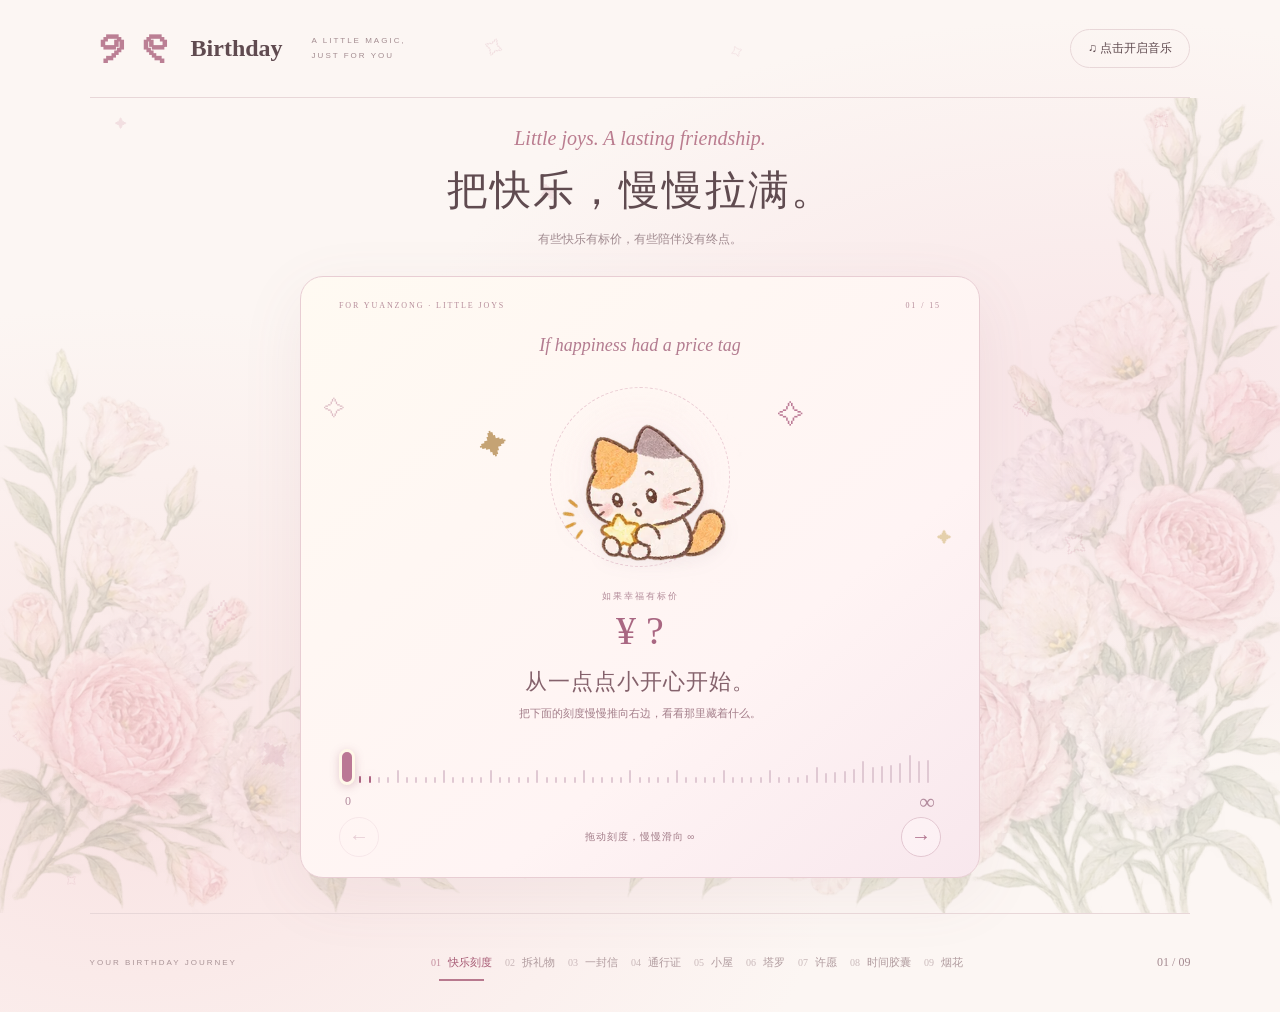
==== commit 94bb225b: "Publish Yuan's latest birthday journey and simplify food lottery to food only" ====
--- a/seven.html
+++ b/seven.html
@@ -1,5 +1,5 @@
 <!doctype html>
-<html lang="zh-CN"><head><meta charset="utf-8"><meta name="viewport" content="width=device-width,initial-scale=1"><meta name="theme-color" content="#fbf3f1"><meta name="description" content="一份可爱又有点皮的生日礼物。拆开信件、抽取好运、许愿，再看一场为你绽放的烟花。"><meta name="birthday-build" content="handdrawn-coffee-v7"><title>今天，你是主角 · Birthday Gift</title><link rel="preload" href="handdrawn-set1.webp" as="image" fetchpriority="high"><link rel="preload" href="handdrawn-set2.webp" as="image"><style>:root{--ink:#604b50;--pink:#b86780;--muted:#a38c90;--line:#e8d7d8;--paper:#fffaf5}*{box-sizing:border-box}body{margin:0;background:#fcf6f3;color:var(--ink);font-family:"Microsoft YaHei","PingFang SC",sans-serif;font-size:14px;background-image:radial-gradient(ellipse at 85% 40%,#f6d9df96,transparent 45%),radial-gradient(ellipse at 10% 80%,#f9e4e4,transparent 44%);transition:background .7s,color .7s}button,a{-webkit-tap-highlight-color:transparent}button{font:inherit;cursor:pointer}button:focus-visible,a:focus-visible{outline:2px solid #b86780;outline-offset:5px}header{height:98px;margin:0 7%;display:flex;justify-content:space-between;align-items:center;border-bottom:1px solid var(--line);position:relative;z-index:3}.brand{color:inherit;text-decoration:none;font:bold 24px Georgia,serif;display:flex;align-items:center;gap:6px}.bow{font-size:43px;color:#bb7f94;margin-right:9px}.edition{font:8px sans-serif;letter-spacing:2px;margin-left:23px;max-width:110px;line-height:1.8;color:var(--muted)}.music{border:1px solid var(--line);border-radius:30px;background:transparent;color:inherit;padding:10px 17px;font-size:12px}.page{display:none;position:relative;min-height:calc(100dvh - 197px);padding:40px 8% 36px;animation:enter .6s both}.page.active{display:block}@keyframes enter{from{opacity:0;transform:translateY(10px)}to{opacity:1;transform:none}}.page#home.active{display:grid;grid-template-columns:1fr 1fr;align-items:center;padding-top:45px;padding-bottom:70px;min-height:calc(100dvh - 197px)}.eyebrow{font:10px sans-serif;letter-spacing:3px;color:#a77780}.eyebrow span{display:inline-block;background:#b67b8a;width:22px;height:1px;vertical-align:middle;margin-right:10px}.handwritten{font:italic 25px Georgia,serif;color:#ba7c8f;margin:22px 0}.hero-copy{z-index:1}.hero-copy h1{font:normal clamp(40px,4.7vw,76px)/1.38 "Songti SC","SimSun",serif;letter-spacing:3px;margin:18px 0}.pink{color:#b96c85}.hero-copy h1 i{font-size:40px;color:#c79d72;vertical-align:top;margin-left:14px}.intro{font-size:13px;line-height:2.1;color:#958087;margin:21px 0 28px}.primary{border:0;border-radius:6px;background:#b76c83;color:#fff9f7;padding:17px 26px;box-shadow:0 7px 17px #ac71831a;font-size:13px;letter-spacing:1px;transition:.2s}.primary:hover{background:#a75b73;transform:translateY(-2px)}.primary span{margin-left:24px}.tiny-note{font-size:10px;color:#ac9599;margin-top:17px;letter-spacing:1px}.hero-art{position:relative;width:100%;aspect-ratio:1.15;min-width:0}.orbit{position:absolute;inset:3% 2% 1%;border:1px solid #d8b4bd80;border-radius:50%;transform:rotate(-18deg)}.orbit:after{content:"";position:absolute;inset:15px -17px;border:1px dashed #d8b4bd80;border-radius:50%}.sticker{display:block;aspect-ratio:1;background-repeat:no-repeat;background-size:300% 200%;filter:drop-shadow(0 8px 8px #79504c0c);pointer-events:none}.s1{background-image:url(handdrawn-set1.webp)}.s2{background-image:url(handdrawn-set2.webp)}.p0{background-position:0 0}.p1{background-position:50% 0}.p2{background-position:100% 0}.p3{background-position:0 100%}.p4{background-position:50% 100%}.p5{background-position:100% 100%}.main-sticker{position:absolute;width:78%;left:7%;bottom:0;transform:rotate(-6deg)}.balloon{position:absolute;width:44%;right:-9%;top:-14%;transform:rotate(10deg)}.peace{position:absolute;width:34%;left:-14%;bottom:-3%;transform:rotate(-11deg)}.art-caption{position:absolute;top:-5%;left:7%;font:italic 19px Georgia;color:#b1838b;transform:rotate(-8deg)}.stamp{position:absolute;bottom:5%;right:0;transform:rotate(13deg);border:1px solid #b77d8f;border-radius:50%;width:80px;height:80px;display:flex;flex-direction:column;align-items:center;justify-content:center;color:#b77d8f;font:20px Georgia}.stamp small{font:10px sans-serif;margin-top:5px}.star{position:absolute;color:#c59a63;font-size:40px}.star-a{left:0;top:25%}.star-b{right:6%;top:40%;font-size:30px}.art-tag{position:absolute;bottom:-22px;left:29%;background:#fff9f3;padding:10px 18px;box-shadow:0 2px 8px #604b5010;font-size:11px;letter-spacing:2px;transform:rotate(-4deg);color:#a47d83}.home-bottom{position:absolute;left:8%;right:8%;bottom:24px;display:flex;justify-content:space-between;color:#b29b9e;font-size:8px;letter-spacing:2px}footer{min-height:99px;margin:0 7%;border-top:1px solid var(--line);display:flex;align-items:center;justify-content:space-between;gap:20px;position:relative;z-index:2}.footer-label{font-size:8px;letter-spacing:2px;color:#aa9497}.page-number{font:12px Georgia;color:#a58b91}nav{display:flex;gap:28px}nav button{border:0;background:none;color:#b09b9e;padding:13px 1px;position:relative;font-size:11px}nav button span{font:10px Georgia;margin-right:7px;opacity:.65}nav button.selected{color:#a65973}nav button.selected:after{content:"";position:absolute;bottom:2px;left:15%;right:15%;height:2px;background:#b8798e}.section-heading{text-align:center}.section-heading .handwritten{font-size:22px;margin:5px 0 16px}.section-heading h2{font:normal clamp(28px,3vw,44px)/1.5 "SimSun",serif;letter-spacing:2px;margin:0 0 14px}.section-heading>p:last-child{font-size:12px;color:#a18b90;line-height:1.8}.text-button{display:block;margin:25px auto 0;border:0;background:transparent;color:#b27d8b;font-size:12px;padding:10px}.letter-wrap{position:relative;max-width:940px;margin:35px auto 0}.letter-paper{position:relative;margin:auto;width:66%;padding:30px 45px;background:#fff7ee;border:1px solid #e6c9bf;outline:1px solid #e8d1c7;outline-offset:-10px;box-shadow:0 12px 40px #8a565412;transform:rotate(-.7deg);font:14px/2.15 "KaiTi","SimSun",serif}.paper-top{text-align:center;color:#b9818c;font:24px Georgia;margin-bottom:25px}.paper-top em{margin:0 15px}.letter-paper p{margin:0 0 18px}.signature{text-align:right}.draft-note{font:10px/1.6 sans-serif;color:#bda8a0;border-top:1px dashed #e5d6cd;margin-top:22px;padding-top:12px}.placeholder{border-bottom:1px dashed #bf8e9b}.letter-friend{width:28%;position:absolute;left:-3%;top:0;transform:rotate(-12deg)}.plush{width:28%;position:absolute;bottom:-10px;right:-3%;transform:rotate(8deg)}.tarot-stage{position:relative;max-width:1000px;margin:25px auto 0;border-radius:50% 50% 12px 12px;background:radial-gradient(ellipse at 50% 75%,#81505a,#482b3a);height:330px;box-shadow:inset 0 0 0 1px #c09a7930;overflow:visible;padding-top:35px}.moon{font:50px Georgia;color:#dfc6a0;text-align:center}.deck{height:190px;display:flex;align-items:flex-end;justify-content:center;padding:0 12%;overflow-x:auto;overflow-y:hidden;scrollbar-width:thin;scrollbar-color:#b08986 transparent}.tarot-card{position:relative;flex:0 0 67px;height:120px;margin-left:-43px;border:1px solid #bc9876;border-radius:5px;background:repeating-linear-gradient(45deg,transparent 0 8px,#d3a46808 8px 9px),#663b49;box-shadow:-3px 0 8px #25151d60;color:#e4c59b;transform:translateY(var(--y)) rotate(var(--r));transition:transform .25s,border-color .25s;transform-origin:center bottom}.tarot-card:before{content:"";position:absolute;inset:5px;border:1px solid #c5a17c88;border-radius:3px}.tarot-card:after{content:"✧";font:34px Georgia}.tarot-card:hover,.tarot-card:focus-visible{transform:translateY(-35px) rotate(0deg);border-color:#fff0bf;z-index:4}.tarot-card:first-child{margin-left:0}.deck-hint{text-align:center;color:#d7b7b7;font-size:10px;letter-spacing:2px}.fortune-friend{position:absolute;width:220px;bottom:-15px;left:-50px;z-index:5}.thinking{position:absolute;width:180px;bottom:-20px;right:-20px}.small-print{text-align:center;font-size:10px;color:#b199a0;margin-top:28px}.cake-scene{height:270px;max-width:700px;margin:20px auto;position:relative;display:flex;justify-content:center;align-items:flex-end}.cake-friend{position:absolute;width:220px;left:-20px;bottom:0}.cake-drawing{position:relative;width:230px;height:210px;filter:drop-shadow(0 15px 15px #b97e7e1c);margin-left:70px}.candle{height:55px;width:13px;position:absolute;top:0;left:108px;background:repeating-linear-gradient(135deg,#fff1db 0 7px,#d28598 7px 12px);border-radius:3px;z-index:2}.flame{display:none;position:absolute;width:16px;height:27px;top:-28px;left:-2px;border-radius:80% 15% 65% 40%;background:radial-gradient(ellipse at 40% 80%,#fff9b7,#ffc269 65%,#e38d53);box-shadow:0 0 35px #ffbf55;transform:rotate(-20deg);animation:flicker .5s infinite alternate}.flame.lit{display:block}@keyframes flicker{to{transform:rotate(-9deg) scale(.9,1.06)}}.cake-top{position:absolute;top:44px;left:10px;width:210px;height:51px;border-radius:50%;background:#fff5e9;border:2px solid #edc5ca;z-index:2;display:flex;justify-content:space-around;align-items:center;color:#c2607c;font-size:23px}.cake-body{position:absolute;top:65px;width:210px;left:10px;height:117px;border-radius:0 0 48% 48%/0 0 20% 20%;background:repeating-linear-gradient(90deg,#edb4c3 0 10px,#f4c7d1 10px 15px);border:2px solid #e9aebf;display:grid;place-items:center;color:#af6581;font-size:48px}.cake-base{position:absolute;bottom:20px;width:230px;height:30px;border-radius:50%;background:#fff1df;border:7px dotted #f3d6c7;z-index:3}.plate{position:absolute;bottom:4px;left:-15px;width:260px;height:32px;background:#e7d6c9;border-radius:50%;z-index:0}.cake-star{position:absolute;right:15%;top:40px;font-size:35px;color:#ccaa76}.steps{display:flex;justify-content:center;gap:15px;margin:20px auto;color:#ba9fa4;font-size:11px}.steps i{font-style:normal;opacity:.4}.steps .current{color:#b46980}#cake>.primary{display:block;margin:25px auto 0;min-width:190px}#cake .text-button{margin-top:12px}.final-copy{position:relative;z-index:1;text-align:center;padding-top:36px}.final-copy h2{font:normal clamp(40px,5vw,68px)/1.4 "SimSun",serif;color:#f3e0c3;letter-spacing:4px;margin:22px 0}.final-copy>p:not(.handwritten){font-size:13px;color:#c2b8b8;line-height:2}.outline-button{background:#0e17263d;border:1px solid #c3a57988;padding:13px 23px;color:#e5c9a7;border-radius:4px;margin-top:15px}.night{background:#09131f;color:#ecd9c4}.night header,.night footer{--line:#bd9b6f30}.night .brand,.night .music{color:#d5bda0}.night .handwritten{color:#c6aa8e}.night footer nav button.selected{color:#dfc49e}.celebrate{position:absolute;width:200px;right:10%;top:160px;transform:rotate(9deg)}.tea-end{position:absolute;left:5%;bottom:28px;display:flex;align-items:center;color:#c7b1a5;font-size:11px;line-height:1.9;transform:rotate(-3deg)}.tea-end .sticker{width:125px}.tea-end small{color:#887e80;font-size:9px}.final-signature{text-align:right;font-size:10px;letter-spacing:2px;color:#b6a08d;margin-top:30px}#fireworks{position:fixed;inset:0;pointer-events:none;z-index:0;width:100%;height:100%;display:none}.night #fireworks{display:block}dialog{border:1px solid #ecd7ce;border-radius:16px;background:#fff9f3;color:var(--ink);padding:45px;max-width:790px;width:90%;box-shadow:0 30px 100px #2e1e3960}dialog::backdrop{background:#2b152c99;backdrop-filter:blur(7px)}.close{position:absolute;right:15px;top:10px;border:0;background:transparent;color:#a27c83;font-size:28px}.reading-layout{display:grid;grid-template-columns:220px 1fr;gap:35px;align-items:center}.revealed-card{background:radial-gradient(ellipse at center,#915962,#432b3a);color:#e5c59c;height:345px;border:1px solid #c6a77e;outline:1px solid #bd986f;outline-offset:-11px;border-radius:10px;text-align:center;display:flex;flex-direction:column;align-items:center;justify-content:space-around;padding:25px 15px;animation:flip .7s both}@keyframes flip{from{transform:rotateY(90deg)}to{transform:rotateY(0)}}#card-symbol{font:88px Georgia;text-shadow:0 0 30px #d7b88f66}.revealed-card h3{font:23px "SimSun",serif;margin:0}.revealed-card small{font:7px Georgia;letter-spacing:2px}.reading-copy h2{font:28px "SimSun",serif}.reading-copy>p{font-size:13px;line-height:2}.reading-copy .eyebrow{font-size:8px;letter-spacing:2px}.lucky-note{padding:12px 0;border-top:1px solid var(--line);border-bottom:1px solid var(--line);font-size:11px;color:#b18186}.reading-copy .secret{font-size:10px;color:#bba2a3}.reading-copy .primary{font-size:10px;padding:14px}.reading-copy .text-button{margin:10px 0 0}.toast{position:fixed;bottom:110px;left:50%;transform:translateX(-50%);background:#684350ed;color:#fff;padding:12px 25px;border-radius:30px;opacity:0;pointer-events:none;z-index:20;font-size:12px;transition:opacity .3s}.toast.show{opacity:1}.sparkles{position:fixed;inset:0;pointer-events:none;overflow:hidden}.sparkles span{position:absolute;color:#d8a4b247;font-size:23px}.night .sparkles{display:none}@media(min-width:1500px){main{max-width:1500px;margin:auto}.hero-art{max-width:650px}}@media(max-width:900px){.edition,.footer-label{display:none}nav{gap:16px}.hero-copy h1{font-size:46px}.hero-art{transform:scale(.95)}.celebrate{right:1%;width:145px}.fortune-friend{width:170px;left:-20px}.thinking{width:140px;right:-10px}.letter-paper{width:75%;padding:30px}.cake-friend{left:0;width:180px}.tea-end{left:1%}}@media(max-width:600px){header{height:75px;margin:0 6%}.brand{font-size:20px}.bow{font-size:34px}.music{padding:8px 12px;font-size:10px}.page{padding:28px 6% 30px;min-height:calc(100dvh - 164px)}.page#home.active{grid-template-columns:1fr;padding:28px 8% 62px;min-height:calc(100dvh - 164px)}.hero-copy h1{font-size:42px;margin:12px 0;line-height:1.3}.hero-copy .handwritten{font-size:19px;margin:16px 0 10px}.hero-copy .intro{font-size:11px;margin:15px 0 18px}.eyebrow{font-size:8px;letter-spacing:2px}.hero-copy .primary{padding:14px 20px;font-size:11px}.tiny-note{font-size:9px;margin-top:12px}.hero-art{width:82%;justify-self:center;margin-top:28px;aspect-ratio:1.3}.main-sticker{width:72%;left:11%}.balloon{width:40%;right:-11%;top:-11%}.peace{width:35%;left:-12%;bottom:0}.art-caption{font-size:14px;left:1%